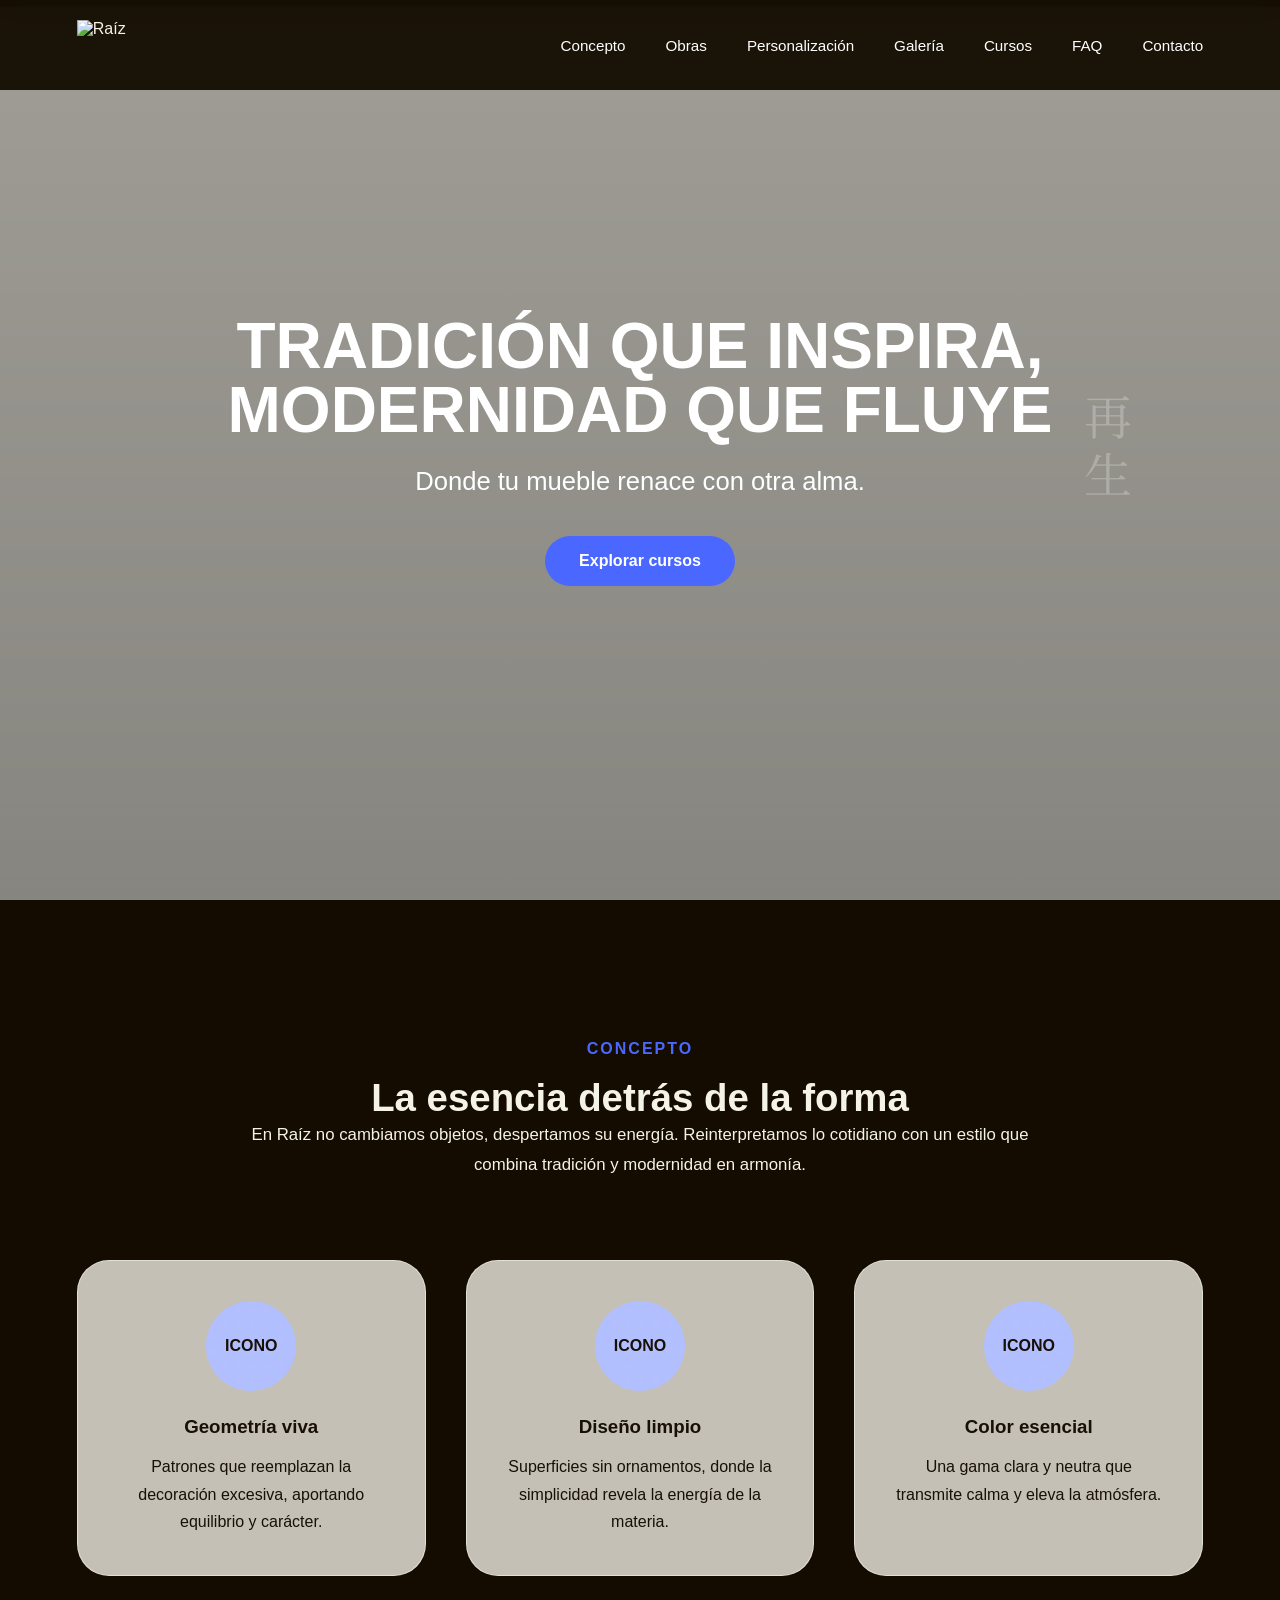
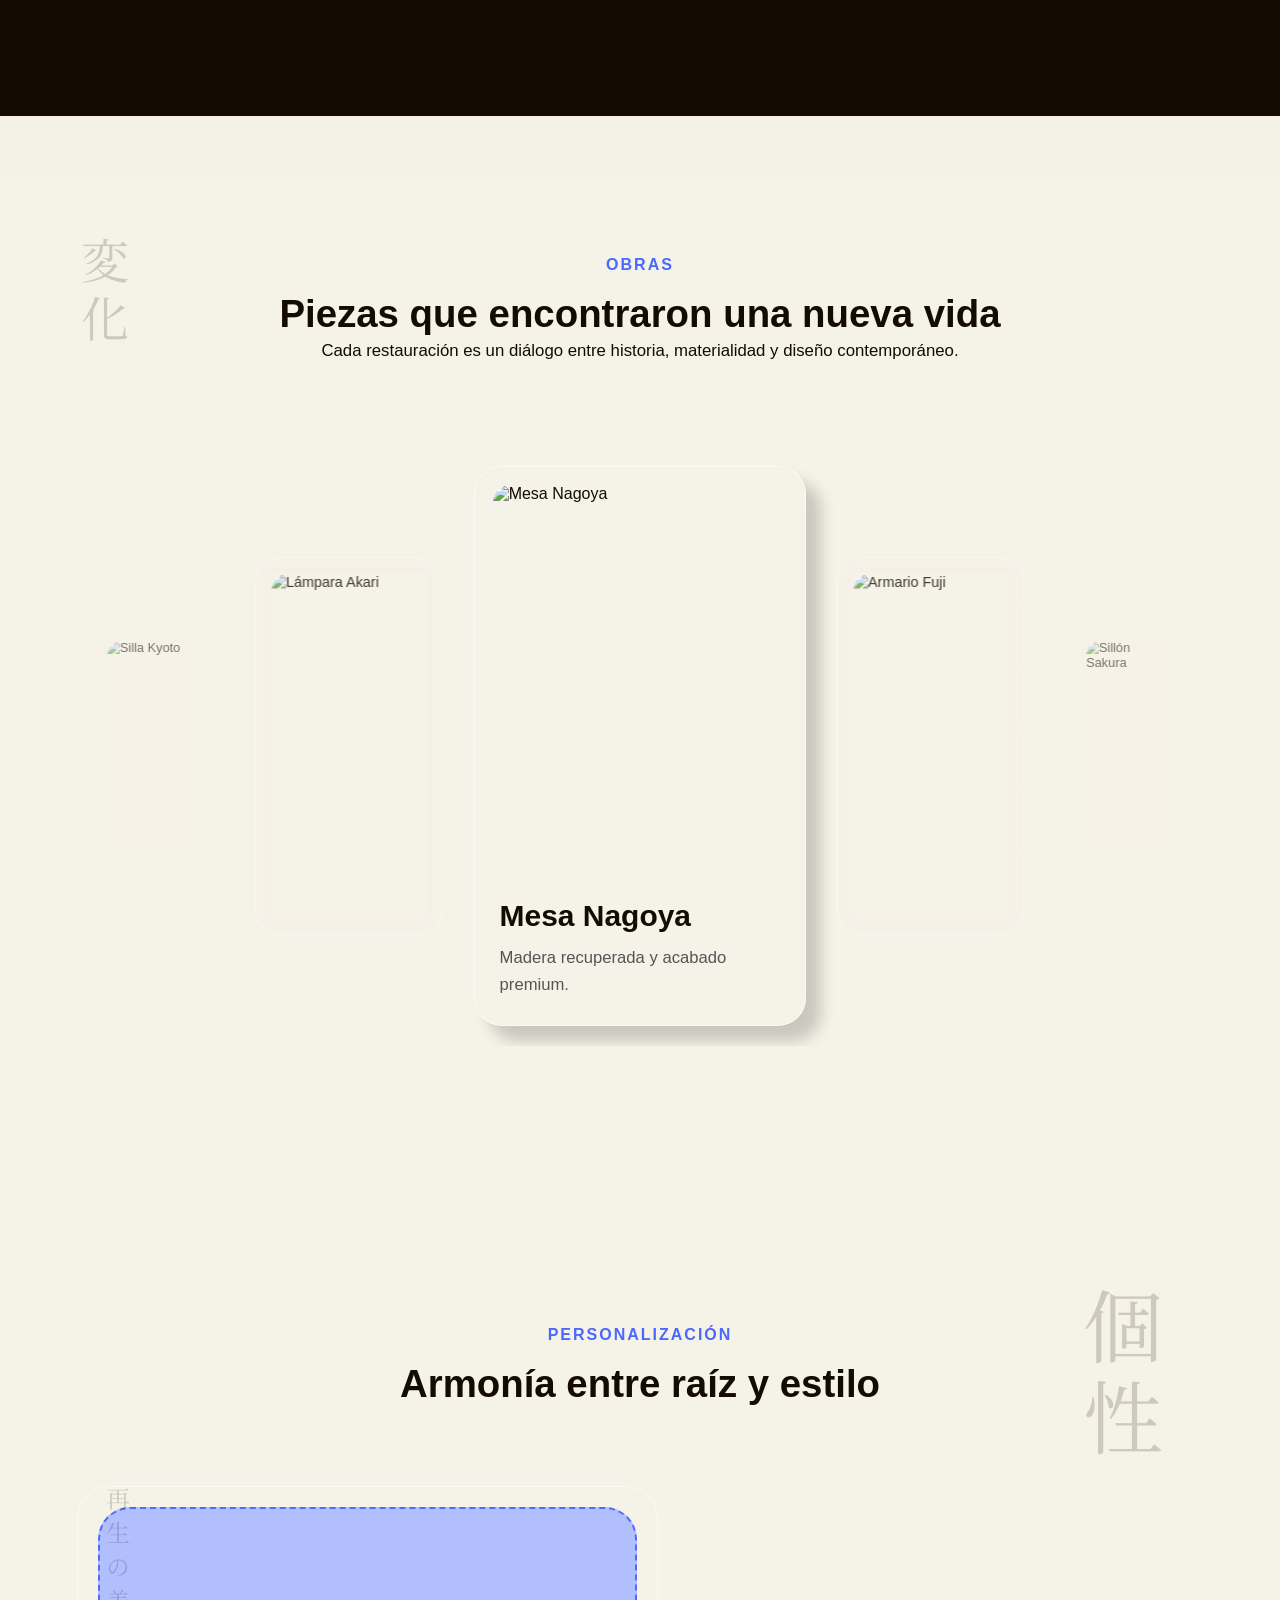
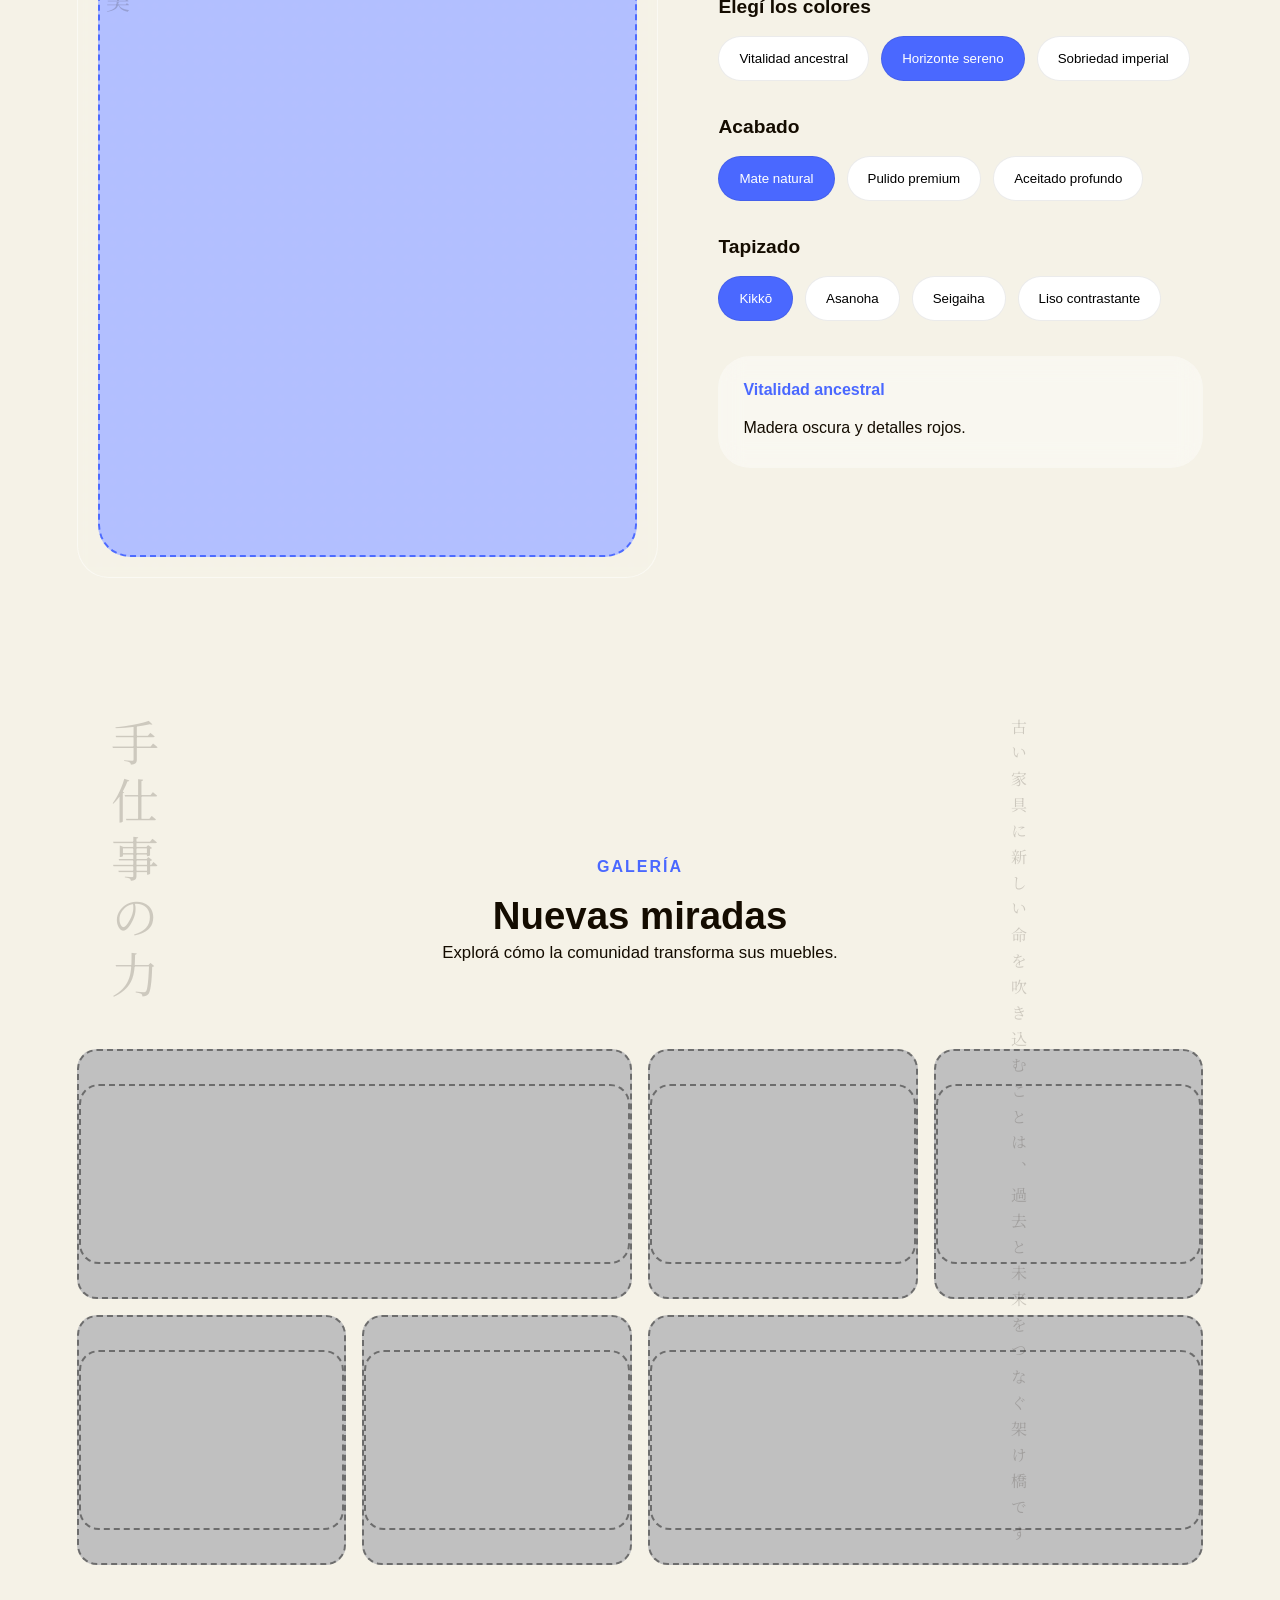
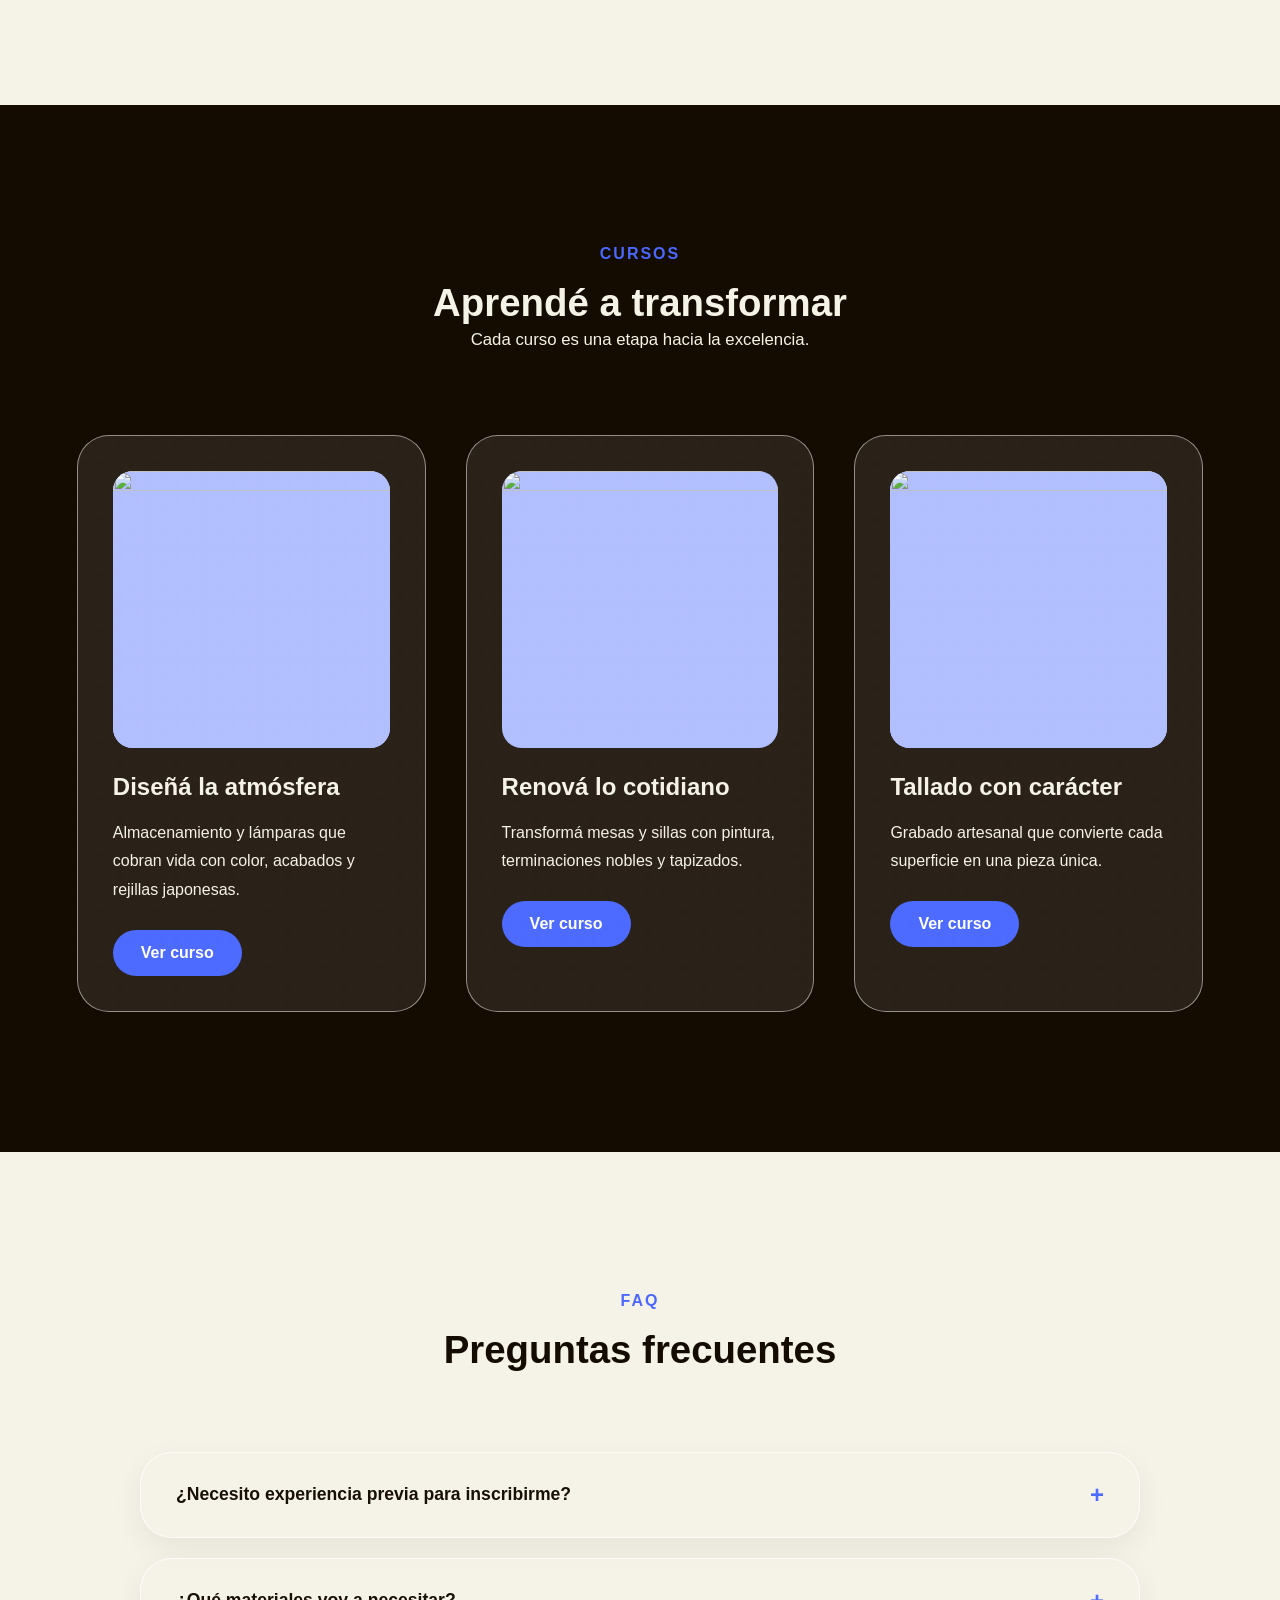
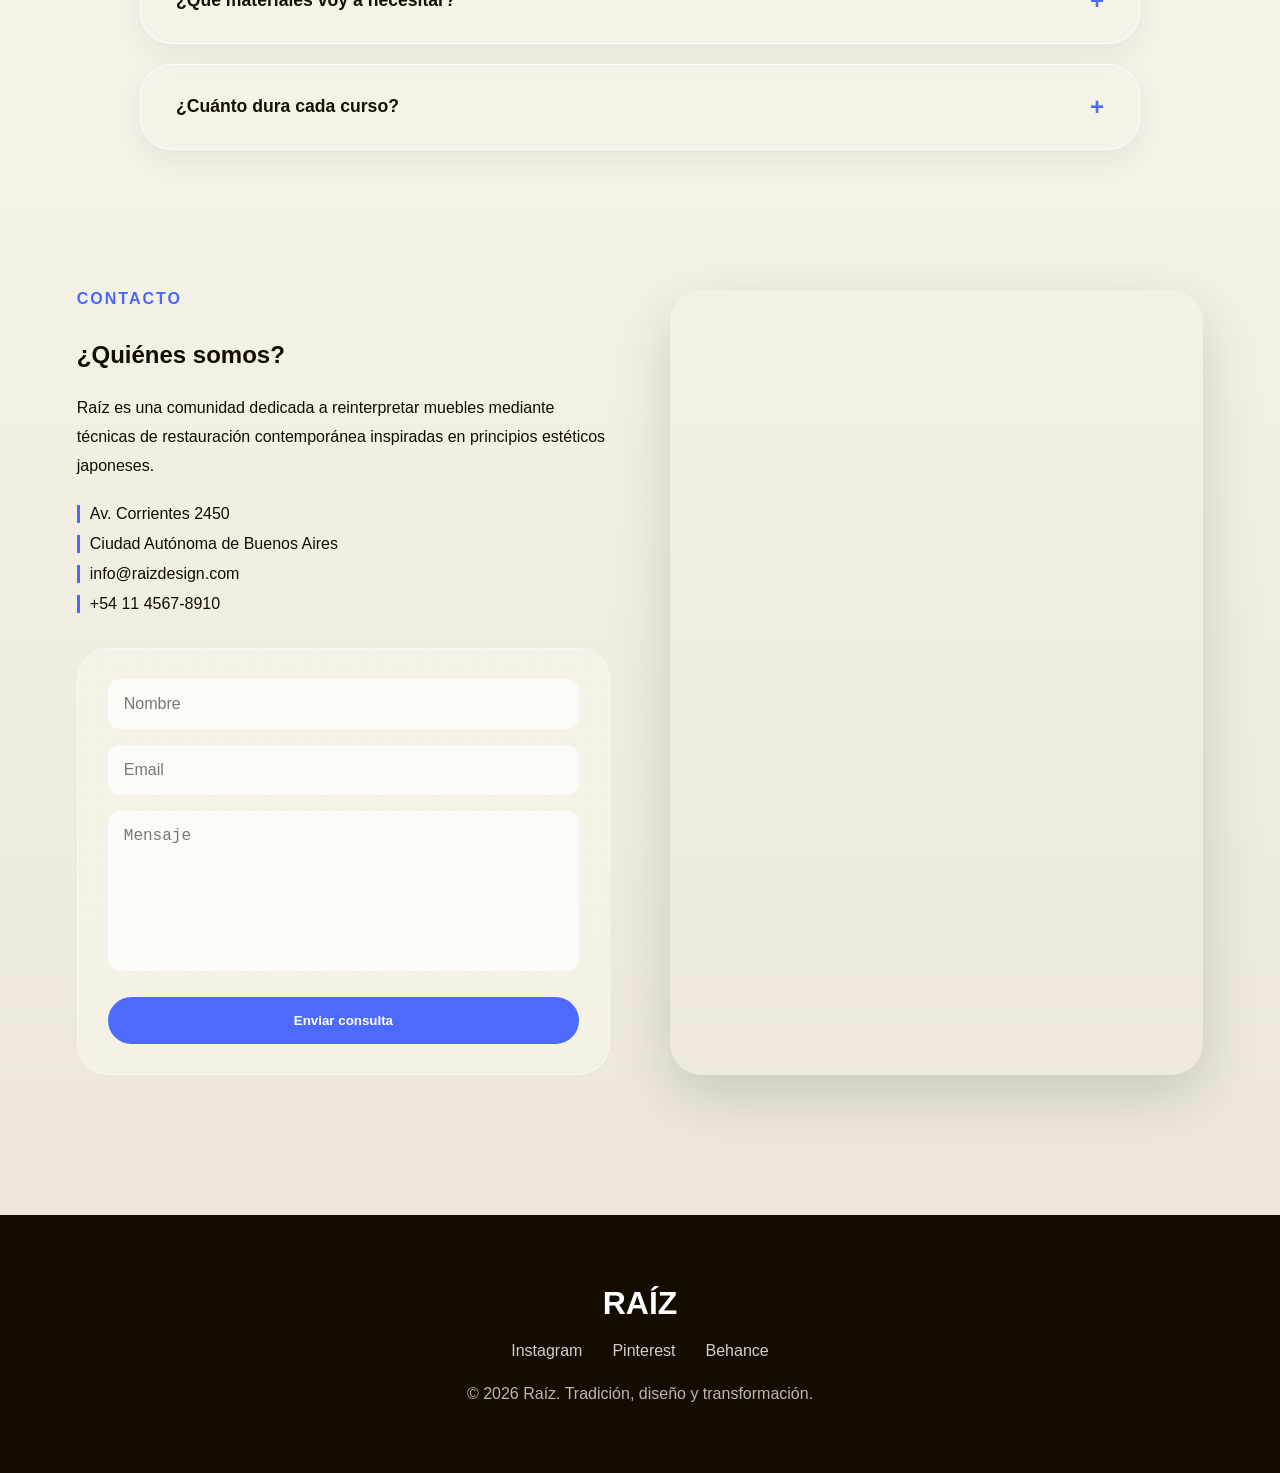
==== index.html @ 5156b809 "25/6 sin imagenes" ====
<!DOCTYPE html>

<html lang="es"> <head> <meta charset="UTF-8"> <meta name="viewport" content="width=device-width, initial-scale=1.0"> <title>Raíz | Restauración y Upcycling</title>

<!-- CSS -->
<link rel="stylesheet" href="style.css">

<!-- Tipografías -->
<link rel="preconnect" href="https://fonts.googleapis.com">
<link rel="preconnect" href="https://fonts.gstatic.com" crossorigin>
<link href="https://fonts.googleapis.com/css2?family=Noto+Serif+JP:wght@300;400;500;700&display=swap" rel="stylesheet">

</head>

<body>

<!-- ========================================= -->
<!-- HEADER -->
<!-- ========================================= -->

<header class="header">

    <div class="logo">
        <img src="imagenes/hero/marca.svg" alt="Raíz">
    </div>

    <nav class="nav-desktop">
        <a href="#concepto">Concepto</a>
        <a href="#obras">Obras</a>
        <a href="#personalizacion">Personalización</a>
        <a href="#galeria">Galería</a>
        <a href="#cursos">Cursos</a>
        <a href="#faq">FAQ</a>
        <a href="#contacto">Contacto</a>
    </nav>

    <button class="menu-toggle">
        ☰
    </button>

</header>

<!-- ========================================= -->
<!-- MENU MOBILE -->
<!-- ========================================= -->

<div class="mobile-menu">

    <a href="#concepto">Concepto</a>
    <a href="#obras">Obras</a>
    <a href="#personalizacion">Personalización</a>
    <a href="#galeria">Galería</a>
    <a href="#cursos">Cursos</a>
    <a href="#faq">FAQ</a>
    <a href="#contacto">Contacto</a>

</div>

<!-- ========================================= -->
<!-- HERO -->
<!-- ========================================= -->

<section class="hero">

    <div class="hero-overlay"></div>

    <div class="hero-content">

        <span class="jp-word">
            再生
        </span>

        <h1>
            Tradición que inspira,<br>
            modernidad que fluye
        </h1>

        <p>
            Donde tu mueble renace con otra alma.
        </p>

        <a href="#cursos" class="btn-primary">
            Explorar cursos
        </a>

    </div>

</section>

<!-- ========================================= -->
<!-- CONCEPTO -->
<!-- ========================================= -->

<section id="concepto" class="concepto">

    <div class="section-heading">

        <span class="section-tag">
            Concepto
        </span>

        <h2 class="h2concepto">
            La esencia detrás de la forma
        </h2>

        <p class="h2concepto">
            En Raíz no cambiamos objetos, despertamos su energía.
            Reinterpretamos lo cotidiano con un estilo que combina
            tradición y modernidad en armonía.
        </p>

    </div>

    <div class="concept-grid">

        <article class="concept-card">

            <div class="icon-placeholder">
                ICONO
            </div>

            <h3>Geometría viva</h3>

            <p>
                Patrones que reemplazan la decoración excesiva,
                aportando equilibrio y carácter.
            </p>

        </article>

        <article class="concept-card">

            <div class="icon-placeholder">
                ICONO
            </div>

            <h3>Diseño limpio</h3>

            <p>
                Superficies sin ornamentos,
                donde la simplicidad revela la energía de la materia.
            </p>

        </article>

        <article class="concept-card">

            <div class="icon-placeholder">
                ICONO
            </div>

            <h3>Color esencial</h3>

            <p>
                Una gama clara y neutra
                que transmite calma y eleva la atmósfera.
            </p>

        </article>

    </div>

</section>

<!-- ========================================= -->
<!-- FONDO COMPARTIDO -->
<!-- ========================================= -->

<section class="showcase-background">

    <!-- ========================================= -->
    <!-- OBRAS -->
    <!-- ========================================= -->

    <section id="obras" class="obras">

         <span class="jp-floating obras-word">
        変化
    </span>

        <div class="section-heading">

            <span class="section-tag">
                Obras
            </span>

            <h2>
                Piezas que encontraron una nueva vida
            </h2>

            <p>
                Cada restauración es un diálogo entre historia,
                materialidad y diseño contemporáneo.
            </p>

        </div>

        <div class="obras-carousel">

            <!-- Se completará con JS -->

            <div id="obras-track">

                <div id="obras-indicators"></div>

            </div>

        </div>

    </section>

    <!-- ========================================= -->
    <!-- PERSONALIZACION -->
    <!-- ========================================= -->

    <section id="personalizacion" class="personalizacion">

        <div class="section-heading">

            <span class="jp-floating personalizacion-word">個性</span>

            <span class="jp-floating personalizacion-word2">再生の美</span>

            <span class="section-tag">
                Personalización
            </span>

            <h2>
                Armonía entre raíz y estilo
            </h2>


        </div>

        <div class="personalizacion-layout">

            <div class="personalizacion-preview">

                <div class="image-placeholder large-image">
                    
                </div>

            </div>

            <div class="personalizacion-controls">

                <div class="control-group">

                    <h3>Elegí los colores</h3>

                    <div class="options">

                        <button class="color-option" data-color="rojo">Vitalidad ancestral</button>

                        <button class="color-option active" data-color="azul">Horizonte sereno</button>

                        <button class="color-option" data-color="dorado">Sobriedad imperial</button>

                    </div>

                </div>

                <div class="control-group">

                    <h3>Acabado</h3>

                    <div class="options">

                        <button class="finish-option active">
                            Mate natural
                        </button>

                        <button class="finish-option">
                            Pulido premium
                        </button>

                        <button class="finish-option">
                            Aceitado profundo
                        </button>

                    </div>

                </div>

                <div class="control-group">

                    <h3>Tapizado</h3>

                    <div class="options">

                        <button class="fabric-option active">
                            Kikkō
                        </button>

                        <button class="fabric-option">
                            Asanoha
                        </button>

                        <button class="fabric-option">
                            Seigaiha
                        </button>

                        <button class="fabric-option">
                            Liso contrastante
                        </button>

                    </div>

                </div>

                <div class="personalizacion-info">

                    <h4>
                        Vitalidad ancestral
                    </h4>

                    <p>
                        Una combinación de madera oscura y detalles rojos
                        que resalta el carácter de cada pieza.
                    </p>

                </div>

            </div>

        </div>

    </section>

    <!-- ========================================= -->
    <!-- GALERIA -->
    <!-- ========================================= -->

    <section id="galeria" class="galeria">

        <span class="jp-floating galeria-word">古い家具に新しい命を吹き込むことは、過去と未来をつなぐ架け橋です</span>

        <span class="jp-floating galeria-word2">手仕事の力</span>

        <div class="section-heading">

            <span class="section-tag">
                Galería
            </span>

            <h2>
                Nuevas miradas
            </h2>

            <p>
                Explorá cómo la comunidad transforma sus muebles.
            </p>

        </div>

        <div class="gallery-grid">

            <div class="image-placeholder gallery-large">
                <img class="image-placeholder gallery-large" src="imagenes/fotocursos/curso_1.png" alt="">
            </div>

            <div class="image-placeholder">
                <img class="image-placeholder gallery-large" src="imagenes/fotocursos/curso_2.png" alt="">
            </div>

            <div class="image-placeholder">
                <img class="image-placeholder gallery-large" src="imagenes/fotocursos/curso_3.png" alt="">
            </div>

            <div class="image-placeholder">
                <img class="image-placeholder gallery-large" src="imagenes/fotocursos/curso_1.png" alt="">
            </div>

            <div class="image-placeholder">
                <img class="image-placeholder gallery-large" src="imagenes/fotocursos/curso_2.png" alt="">
            </div>

            <div class="image-placeholder gallery-large">
                <img class="image-placeholder gallery-large" src="imagenes/fotocursos/curso_3.png" alt="">
            </div>

        </div>

    </section>

    <!-- ========================================= -->
    <!-- CURSOS -->
    <!-- ========================================= -->

    <section id="cursos" class="cursos">

        <div class="section-heading">

            <span class="section-tag">
                Cursos
            </span>

            <h2>
                Aprendé a transformar
            </h2>

            <p>
                Cada curso es una etapa hacia la excelencia.
            </p>

        </div>

        <div class="cursos-grid">

            <article class="curso-card">

                <div class="curso-image"><img class="curso-image" src="imagenes/fotocursos/curso_1.png" alt=""></div>

                <h3>
                    Diseñá la atmósfera
                </h3>

                <p>
                    Almacenamiento y lámparas que cobran vida con color,
                    acabados y rejillas japonesas.
                </p>

                <a href="#">
                    Ver curso
                </a>

            </article>

            <article class="curso-card">

                <div><img class="curso-image" src="imagenes/fotocursos/curso_2.png" alt=""></div>

                <h3>
                    Renová lo cotidiano
                </h3>

                <p>
                    Transformá mesas y sillas con pintura,
                    terminaciones nobles y tapizados.
                </p>

                <a href="#">
                    Ver curso
                </a>

            </article>

            <article class="curso-card">

                <div class="curso-image"><img class="curso-image" src="imagenes/fotocursos/curso_3.png" alt=""></div>

                <h3>
                    Tallado con carácter
                </h3>

                <p>
                    Grabado artesanal que convierte cada superficie
                    en una pieza única.
                </p>

                <a href="#">
                    Ver curso
                </a>

            </article>

        </div>

    </section>

</section>

<!-- ========================================= -->
<!-- FAQ -->
<!-- ========================================= -->

<section id="faq" class="faq">

    <div class="section-heading">

        <span class="section-tag">
            FAQ
        </span>

        <h2>
            Preguntas frecuentes
        </h2>

    </div>

    <div class="faq-container">

        <div class="faq-item">

            <button class="faq-question">
                ¿Necesito experiencia previa para inscribirme?
            </button>

            <div class="faq-answer">

                <p>
                    No. Los cursos están pensados para que cualquiera
                    pueda comenzar desde lo esencial.
                </p>

            </div>

        </div>

        <div class="faq-item">

            <button class="faq-question">
                ¿Qué materiales voy a necesitar?
            </button>

            <div class="faq-answer">

                <p>
                    Todos los materiales son suministrados durante
                    cada clase.
                </p>

            </div>

        </div>

        <div class="faq-item">

            <button class="faq-question">
                ¿Cuánto dura cada curso?
            </button>

            <div class="faq-answer">

                <p>
                    Cada formación posee entre 8 y 10 clases según
                    la propuesta elegida.
                </p>

            </div>

        </div>

    </div>

</section>

<!-- ========================================= -->
<!-- CONTACTO -->
<!-- ========================================= -->

<section id="contacto" class="contacto">

    <div class="contacto-layout">

        <div class="contacto-info">

            <span class="section-tag">
                Contacto
            </span>

            <h2>
                ¿Quiénes somos?
            </h2>

            <p>
                Raíz es una comunidad dedicada a reinterpretar muebles
                mediante técnicas de restauración contemporánea inspiradas
                en principios estéticos japoneses.
            </p>

            <ul>

                <li>
                    Av. Corrientes 2450
                </li>

                <li>
                    Ciudad Autónoma de Buenos Aires
                </li>

                <li>
                    info@raizdesign.com
                </li>

                <li>
                    +54 11 4567-8910
                </li>

            </ul>

            <form class="contact-form">

                <input type="text" placeholder="Nombre">

                <input type="email" placeholder="Email">

                <textarea placeholder="Mensaje"></textarea>

                <button type="submit">
                    Enviar consulta
                </button>

            </form>

        </div>

        <div class="contacto-map">

            <iframe
                src="https://www.google.com/maps?q=Buenos+Aires&output=embed"
                loading="lazy">
            </iframe>

        </div>

    </div>

</section>

<!-- ========================================= -->
<!-- FOOTER -->
<!-- ========================================= -->

<footer class="footer">

    <div class="footer-logo">
        RAÍZ
    </div>

    <div class="footer-links">

        <a href="#">Instagram</a>
        <a href="#">Pinterest</a>
        <a href="#">Behance</a>

    </div>

    <p>
        © 2026 Raíz. Tradición, diseño y transformación.
    </p>

</footer>

<script src="script.js"></script>

</body> </html>
---- style.css ----
/* =======================================
   RAÍZ - STYLE.CSS
   PARTE 1
   ======================================= */


/* =======================================
   VARIABLES
   ======================================= */

:root{

    --crema:#F5F2E7;
    --marron:#140C00;

    --azul:#4A68FF;
    --azul-claro:#B1BEFF;

    --blanco:#ffffff;

    --radio-grande:32px;
    --radio-medio:20px;
    --radio-chico:12px;

    --sombra-suave:
    0 10px 30px rgba(0,0,0,.08);

    --sombra-fuerte:
    0 20px 60px rgba(0,0,0,.15);

    --transicion:
    all .35s ease;

    --ancho-maximo:
    1300px;

}


/* =======================================
   RESET
   ======================================= */

*{
    margin:0;
    padding:0;
    box-sizing:border-box;
}

html{
    scroll-behavior:smooth;
}

body{

    background:var(--crema);

    color:var(--marron);

    font-family:
    "Segoe UI",
    sans-serif;

    overflow-x:hidden;
}

img{
    width:100%;
    display:block;
}

a{
    text-decoration:none;
    color:inherit;
}

ul{
    list-style:none;
}

button{
    border:none;
    cursor:pointer;
    font-family:inherit;
}


/* =======================================
   TIPOGRAFÍA
   ======================================= */

h1,h2,h3,h4{

    font-family:
    "Arial Black",
    sans-serif;

    font-weight:800;
}

.jp-word{

    font-family:
    'Noto Serif JP',
    serif;
}


/* =======================================
   UTILIDADES
   ======================================= */

.section-heading{

    max-width:800px;

    margin:0 auto 80px;

    text-align:center;
}

.section-tag{

    display:inline-block;

    margin-bottom:18px;

    color:var(--azul);

    font-weight:700;

    text-transform:uppercase;

    letter-spacing:2px;
}

.section-heading h2{

    font-size:
    clamp(2rem,3vw,3rem);

    max-width:900px;

    margin:auto;
}

.section-heading p{

    line-height:1.8;

    font-size:1.05rem;
}


/* =======================================
   EFECTO PAPEL ARROZ
   ======================================= */

.concept-card,
.curso-card,
.faq-item,
.contact-form,
.personalizacion-preview{

    background:
    rgba(245,242,231,.78);

    backdrop-filter:
    blur(6px);

    -webkit-backdrop-filter:
    blur(6px);

    border:
    1px solid rgba(255,255,255,.5);

    position:relative;

    overflow:hidden;
}

.concept-card::before,
.curso-card::before,
.faq-item::before,
.contact-form::before,
.personalizacion-preview::before{

    content:"";

    position:absolute;

    inset:0;

    background-image:
    radial-gradient(
        rgba(255, 255, 255, 0.055) 1px,
        transparent 25px
    );

    background-size:
    14px 14px;

    opacity:.4;

    pointer-events:none;
}


/* =======================================
   HEADER
   ======================================= */

.header{

    position:fixed;

    top:0;
    left:0;

    width:100%;

    height:90px;

    background:
    rgba(20,12,0,.95);

    backdrop-filter:
    blur(14px);

    z-index:999;

    display:flex;

    justify-content:space-between;

    align-items:center;

    padding:
    0 6vw;

    transition:
    var(--transicion);
}


/* se agregará con JS */

.header.scrolled{

    height:75px;

    box-shadow:
    0 10px 30px rgba(0,0,0,.25);
}

.logo img{

    height:50px;
    color: #F5F2E7;
    width:auto;
}

.nav-desktop{

    display:flex;

    gap:40px;
}

.nav-desktop a{

    color:white;

    font-size:.95rem;

    position:relative;

    transition:
    var(--transicion);
}

.nav-desktop a::after{

    content:"";

    position:absolute;

    left:0;
    bottom:-8px;

    width:0;

    height:2px;

    background:
    var(--azul);

    transition:
    var(--transicion);
}

.nav-desktop a:hover{

    color:
    var(--azul-claro);
}

.nav-desktop a:hover::after{

    width:100%;
}

.menu-toggle{

    display:none;

    color:white;

    background:none;

    font-size:2rem;
}


/* =======================================
   MENU MOBILE
   ======================================= */

.mobile-menu{

    position:fixed;

    top:90px;
    left:0;

    width:100%;

    background:
    rgba(20,12,0,.98);

    display:flex;

    flex-direction:column;

    transform:
    translateY(-120%);

    transition:
    .4s ease;

    z-index:998;
}

.mobile-menu.active{

    transform:
    translateY(0);
}

.mobile-menu a{

    color:white;

    padding:20px;

    border-bottom:
    1px solid rgba(255,255,255,.08);
}


/* =======================================
   HERO
   ======================================= */

.hero{

    min-height:100vh;

    position:relative;

    display:flex;

    justify-content:center;

    align-items:center;

    text-align:center;

    padding:
    120px 30px;

    background:
    url("imagenes/hero/fondohero.png");

    background-size:cover;

    background-position:center;
}

.hero-overlay{

    position:absolute;

    inset:0;

    background:
    linear-gradient(
    rgba(0,0,0,.35),
    rgba(0,0,0,.45)
    );
}

.hero-content{

    position:relative;

    z-index:2;

}


.hero h1{

    color:white;

    font-size:
    clamp(2.8rem,5vw,4.5rem);

    line-height:1;

    text-transform:uppercase;

    margin:auto auto 25px;
}

.hero p{

    color:white;

    font-size:
    clamp(1rem,2vw,1.6rem);

    margin-bottom:40px;
}

.btn-primary{

    display:inline-flex;

    align-items:center;

    justify-content:center;

    padding:
    16px 34px;

    border-radius:999px;

    background:
    var(--azul);

    color:white;

    font-weight:700;

    transition:
    var(--transicion);
}

.btn-primary:hover{

    transform:
    translateY(-3px);

    box-shadow:
    0 12px 30px rgba(74,104,255,.4);
}


/* =======================================
   PALABRA JAPONESA
   ======================================= */

.jp-word{

    position:absolute;

    right:-90px;

    top:50%;

    transform:
    translateY(-50%);

    writing-mode:
    vertical-rl;

    color:
    rgba(255,255,255,.25);

    font-size:3rem;

    letter-spacing:10px;
}

.jp-floating{

    position:absolute;

    font-family:
    'Noto Serif JP',
    serif;

    writing-mode:
    vertical-rl;

    color:
    #140c002d;

    font-size:3rem;

    letter-spacing:10px;

    pointer-events:none;

    z-index:1;
}


/* =======================================
   CONCEPTO
   ======================================= */

.concepto{

    padding:
    140px 6vw;

    background-color: #140C00;
    
}

.concept-grid{

    max-width:
    var(--ancho-maximo);

    margin:auto;

    display:grid;

    grid-template-columns:
    repeat(3,1fr);

    gap:40px;
}

.concept-card{

    padding:40px;

    border-radius:
    var(--radio-grande);

    text-align:center;

    transition:
    var(--transicion);
}

.concept-card:hover{

    transform:
    translateY(-10px);

    box-shadow:
    var(--sombra-fuerte);
}

.icon-placeholder{

    width:90px;
    height:90px;

    border-radius:50%;

    background:
    var(--azul-claro);

    margin:
    0 auto 25px;

    display:flex;

    justify-content:center;

    align-items:center;

    font-weight:700;
}

.concept-card h3{

    margin-bottom:15px;
}

.concept-card p{

    line-height:1.7;
}

h2.h2concepto {
    color: #F5F2E7;

}

p.h2concepto {
    color: #F5F2E7;
}


/* =======================================
   PLACEHOLDER IMÁGENES
   ======================================= */

.image-placeholder{

    background:
    var(--azul-claro);

    border:
    2px dashed var(--azul);

    display:flex;

    justify-content:center;

    align-items:center;

    min-height:250px;

    color:var(--marron);

    font-weight:700;
}


/* =======================================
   ANIMACIÓN BASE
   ======================================= */

.reveal{

    opacity:0;

    transform:
    translateY(50px);

    transition:
    .8s ease;
}

.reveal.active{

    opacity:1;

    transform:
    translateY(0);
}


/* =======================================
   RESPONSIVE
   ======================================= */

@media(max-width:900px){

    .nav-desktop{
        display:none;
    }

    .menu-toggle{
        display:block;
    }

    .concept-grid{

        grid-template-columns:
        1fr;
    }

    .hero-content::before{

        width:400px;
        height:400px;
    }

    .jp-word{

        display:none;
    }
}

/* =======================================
   OBRAS
   ======================================= */

.obras{

    padding:
    140px 6vw;

    position:relative;
}

.obras-word{

    top:120px;
    left:70px;
}

.obras-carousel{

    max-width:1400px;

    margin:auto;

    overflow:hidden;

    position:relative;
}

#obras-track{

    display:flex;

    justify-content:center;

    align-items:center;

    gap:20px;

    min-height:600px;

    transition:
    opacity .35s ease;
}


/* tarjeta base */

.obra-card{

    background:rgba(245, 242, 231, 0.15);

    backdrop-filter:blur(8px);

    border:1px solid rgba(255,255,255,.55);

    border-radius:28px;

    overflow:hidden;

    position:relative;

    padding:18px;

}

.obra-card:hover .obra-image{

    transform:
    scale(1.08);
}

.obra-card::before{

    content:"";

    position:absolute;

    inset:0;

    background-image:
    radial-gradient(
        rgba(255,255,255,.22) 1px,
        transparent 1px
    );

    background-size:
    14px 14px;

    opacity:.35;

    pointer-events:none;

    z-index:2;
}

#obras-indicators{

    display:flex;

    justify-content:center;

    gap:14px;

    margin-top:40px;
}



.obra-dot{

    width:10px;
    height:10px;

    border-radius:50%;

    background:var(--azul);

    opacity:.25;

    transition:
    .3s ease;
}



.obra-dot.active{

    opacity:1;

    transform:
    scale(1.4);
}


/* extremos */

.obra-card.side-far{

    width:180px;
    height:300px;

    opacity:.55;

    transform:
    scale(.8);
}


/* laterales */

.obra-card.side{

    width:260px;
    height:420px;

    opacity:.8;

    transform:
    scale(.9);
}


/* centro */

.obra-card.center{

    width:420px;
    height:560px;

    opacity:1;

    transform:
    scale(1);

    box-shadow:
    15px 15px 15px rgba(0,0,0,.18);

}


/* imagen */

.obra-image{

    width:100%;

    aspect-ratio:1/1;

    object-fit:cover;

    border-radius:18px;

    display:block;

}


/* overlay */

.obra-info{

    position:absolute;

    bottom:0;
    left:0;

    width:100%;

    padding:30px;

    color:white;

    opacity:0;

    transition:
    .4s ease;

    
}

.obra-card.center .obra-info{

    opacity:1;

    transform:
    scale(1.04);
}

.obra-info h3{

    margin-bottom:10px;

    font-size:1.8rem;

    color:var(--marron);

}

.obra-info p{

    line-height:1.6;
    color:#555;
}


/* =======================================
   PERSONALIZACION
   ======================================= */

.personalizacion{

    padding:
    140px 6vw;
}

.personalizacion-word{

    font-size: 5rem;
    top:100px;
    right:100px;
}

.personalizacion-word2{

    font-size: 1.5rem;
    top:300px;
    left:100px;
}

.personalizacion-layout{

    max-width:
    var(--ancho-maximo);

    margin:auto;

    display:grid;

    grid-template-columns:
    1.2fr 1fr;

    gap:60px;

    align-items:center;
}


/* imagen principal */

.personalizacion-preview{

    border-radius:
    var(--radio-grande);

    padding:20px;
}

.large-image{

    min-height:650px;

    border-radius:
    var(--radio-grande);
}


/* controles */

.personalizacion-controls{

    display:flex;

    flex-direction:column;

    gap:35px;
}

.control-group h3{

    margin-bottom:18px;

    font-size:1.2rem;
}

.options{

    display:flex;

    flex-wrap:wrap;

    gap:12px;
}

.options button{

    padding:
    14px 20px;

    border-radius:999px;

    background:white;

    border:1px solid rgba(0,0,0,.08);

    transition:
    var(--transicion);
}

.options button:hover{

    transform:
    translateY(-3px);
}

.options button.active{

    background:
    var(--azul);

    color:white;
}

.personalizacion-info{

    padding:25px;

    border-radius:
    var(--radio-grande);

    background:
    rgba(255,255,255,.4);

    backdrop-filter:
    blur(12px);
}

.personalizacion-info h4{

    margin-bottom:15px;

    color:
    var(--azul);
}

.personalizacion-info p{

    line-height:1.8;
}


/* =======================================
   GALERIA
   ======================================= */

.galeria{

    padding:
    140px 6vw;
}

.galeria-word{

    font-size: 1rem;
    top:0px;
    right:250px;
}

.galeria-word2{

    font-size: 3rem;
    top:0px;
    left:100px;
}

.gallery-grid{

    max-width:
    var(--ancho-maximo);

    margin:auto;

    display:grid;

    grid-template-columns:
    repeat(4,1fr);

    gap:16px;

    max-height:550px;

}

.gallery-grid .image-placeholder{

    max-height:260px;

    border-radius:
    var(--radio-medio);
}

.gallery-large{

    grid-column:span 2;

    min-height:180px !important;
}


/* hover */

.gallery-grid .image-placeholder{

    transition:
    .4s ease;
}

.gallery-grid .image-placeholder:hover{

    transform:
    scale(1.03);
}

.gallery-grid img,
.gallery-grid .image-placeholder{

    filter:grayscale(100%);

    transition:.5s ease;
}

.gallery-grid img:hover,
.gallery-grid .image-placeholder:hover{

    filter:grayscale(0%);

    transform:scale(1.03);
}


/* =======================================
   CURSOS
   ======================================= */

.cursos{

    padding:
    140px 6vw;
    background:#140C00;

    color:#F5F2E7;
}

.cursos-grid{

    max-width:
    var(--ancho-maximo);

    margin:auto;

    display:grid;

    grid-template-columns:
    repeat(3,1fr);

    gap:40px;
}

.curso-card{

    padding:35px;

    border-radius:
    var(--radio-grande);

    transition:
    .4s ease;

    background:
    rgba(255,255,255,.08);
}

.curso-card:hover{

    transform:
    translateY(-12px);

}

.curso-card h3{

    margin-bottom:18px;

    font-size:1.5rem;
}

.curso-card p{

    line-height:1.8;

    margin-bottom:25px;
}

.curso-card a{

    display:inline-flex;

    justify-content:center;

    align-items:center;

    padding:
    14px 28px;

    border-radius:999px;

    background:
    var(--azul);

    color:white;

    font-weight:700;

    transition:
    .3s ease;
}

.curso-card a:hover{

    transform:
    translateY(-2px);
}

.curso-image{

    aspect-ratio:1/1;

    border-radius:20px;

    margin-bottom:25px;

    background:var(--azul-claro);
}


/* =======================================
   FONDO COMPARTIDO
   OBRAS -> CURSOS
   ======================================= */

.showcase-background{

    position:relative;

    background-image:
    url("imagenes/fondo.png");

    background-size:cover;

    background-position:center;

    background-repeat:no-repeat;

    overflow:hidden;
}

.showcase-background::before{

    content:"";

    position:absolute;

    inset:0;

    background:
    rgba(245, 242, 231, 0.75);

    pointer-events:none;
}

.showcase-background > *{

    position:relative;

    z-index:2;
}


/* =======================================
   RESPONSIVE
   ======================================= */

@media(max-width:1100px){

    .personalizacion-layout{

        grid-template-columns:
        1fr;
    }

    .cursos-grid{

        grid-template-columns:
        1fr;
    }

    .gallery-grid{

        grid-template-columns:
        repeat(2,1fr);
    }

    .gallery-large{

        grid-column:
        span 2;
    }
}



@media(max-width:768px){

    #obras-track{

        gap:10px;
    }

    .obra-card.side-far{

        display:none;
    }

    .obra-card.side{

        width:170px;
        height:280px;
    }

    .obra-card.center{

        width:250px;
        height:380px;
    }

    .large-image{

        min-height:420px;
    }

    .gallery-grid{

        grid-template-columns:
        1fr;
    }

    .gallery-large{

        grid-column:
        auto;
    }
}

/* =======================================
   FAQ
   ======================================= */

.faq{

    padding:
    140px 6vw 0px 6vw;

    background:
    var(--crema);
}

.faq-container{

    max-width:1000px;

    margin:auto;

    display:flex;

    flex-direction:column;

    gap:20px;
}

.faq-item{

    border-radius:
    var(--radio-grande);

    overflow:hidden;

    transition:
    var(--transicion);

    background:
    rgba(245,242,231,.82);

    backdrop-filter:
    blur(8px);

    border:
    1px solid rgba(255, 255, 255, 0.76);

    box-shadow:
    0 10px 30px rgba(0, 0, 0, 0.062);
}

.faq-item:hover{

    transform:
    translateY(-3px);

    box-shadow:
    0 20px 40px rgba(0,0,0,.08);
}

.faq-question{

    width:100%;

    padding:
    28px 35px;

    display:flex;

    justify-content:space-between;

    align-items:center;

    background:transparent;

    color:var(--marron);

    font-size:1.1rem;

    font-weight:700;

    text-align:left;
}

.faq-question::after{

    content:"+";

    font-size:1.5rem;

    color:var(--azul);

    transition:
    .3s ease;
}

.faq-item.active .faq-question::after{

    transform:rotate(45deg);
}

.faq-answer{

    max-height:0;

    overflow:hidden;

    transition:
    .4s ease;
}

.faq-answer p{

    padding:
    0 35px 30px;

    line-height:1.8;
}


/* =======================================
   CONTACTO
   ======================================= */

.contacto{

    padding:
    140px 6vw;

    background:
    linear-gradient(
        to bottom,
        var(--crema),
        #ece7d9
    );
}

.contacto-layout{

    max-width:
    var(--ancho-maximo);

    margin:auto;

    display:grid;

    grid-template-columns:
    1fr 1fr;

    gap:60px;

    align-items:start;
}

.contacto-info h2{

    margin:
    15px 0 25px;
}

.contacto-info p{

    line-height:1.8;

    margin-bottom:25px;
}

.contacto-info ul{

    display:flex;

    flex-direction:column;

    gap:12px;

    margin-bottom:35px;
}

.contacto-info li{

    padding-left:10px;

    border-left:
    3px solid var(--azul);
}


/* =======================================
   FORMULARIO
   ======================================= */

.contact-form{

    padding:30px;

    border-radius:
    var(--radio-grande);

    display:flex;

    flex-direction:column;

    gap:16px;
}

.contact-form input,
.contact-form textarea{

    width:100%;

    padding:16px;

    border:none;

    border-radius:
    var(--radio-chico);

    background:
    rgba(255,255,255,.7);

    color:
    var(--marron);

    font-size:1rem;
}

.contact-form textarea{

    resize:none;

    min-height:160px;
}

.contact-form input:focus,
.contact-form textarea:focus{

    outline:
    2px solid var(--azul);
}

.contact-form button{

    margin-top:10px;

    padding:
    16px;

    border-radius:999px;

    background:
    var(--azul);

    color:white;

    font-weight:700;

    transition:
    var(--transicion);
}

.contact-form button:hover{

    transform:
    translateY(-3px);

    box-shadow:
    0 10px 25px rgba(74,104,255,.35);
}


/* =======================================
   MAPA
   ======================================= */

.contacto-map{

    height:100%;

    min-height:600px;

    border-radius:
    var(--radio-grande);

    overflow:hidden;

    box-shadow:
    var(--sombra-fuerte);
}

.contacto-map iframe{

    width:100%;
    height:100%;

    border:none;
}


/* =======================================
   FOOTER
   ======================================= */

.footer{

    background:
    var(--marron);

    color:white;

    padding:
    70px 6vw;

    text-align:center;
}

.footer-logo{

    font-size:2rem;

    font-weight:800;

    margin-bottom:20px;
}

.footer-links{

    display:flex;

    justify-content:center;

    gap:30px;

    margin-bottom:25px;
}

.footer-links a{

    opacity:.8;

    transition:
    .3s ease;
}

.footer-links a:hover{

    opacity:1;

    color:
    var(--azul-claro);
}

.footer p{

    opacity:.7;
}


/* =======================================
   ANIMACIONES PREMIUM
   ======================================= */

@keyframes fadeUp{

    from{

        opacity:0;

        transform:
        translateY(40px);
    }

    to{

        opacity:1;

        transform:
        translateY(0);
    }
}

@keyframes floatSlow{

    0%{

        transform:
        translateY(0px);
    }

    50%{

        transform:
        translateY(-10px);
    }

    100%{

        transform:
        translateY(0px);
    }
}

.hero-content{

    animation:
    fadeUp 1s ease forwards;
}

.hero-content::before{

    animation:
    floatSlow 8s ease-in-out infinite;
}


/* =======================================
   SCROLLBAR
   ======================================= */

::-webkit-scrollbar{

    width:10px;
}

::-webkit-scrollbar-track{

    background:
    var(--crema);
}

::-webkit-scrollbar-thumb{

    background:
    var(--azul);

    border-radius:999px;
}


/* =======================================
   RESPONSIVE FINAL
   ======================================= */

@media(max-width:900px){

    .contacto-layout{

        grid-template-columns:
        1fr;
    }

    .contacto-map{

        min-height:400px;
    }

    .footer-links{

        flex-direction:column;

        gap:15px;
    }
}



@media(max-width:768px){

    .faq-question{

        padding:22px;
    }

    .faq-answer p{

        padding:
        0 22px 22px;
    }

    .contact-form{

        padding:20px;
    }

    .footer{

        padding:
        50px 25px;
    }
}



@media(max-width:600px){

    .section-heading{

        margin-bottom:50px;
    }

    .section-heading h2{

        font-size:2rem;
    }

    .hero{

        min-height:85vh;
    }

    .hero h1{

        line-height:1.1;
    }

    .hero-content::before{

        width:300px;
        height:300px;
    }

    .btn-primary{

        width:100%;
    }
}
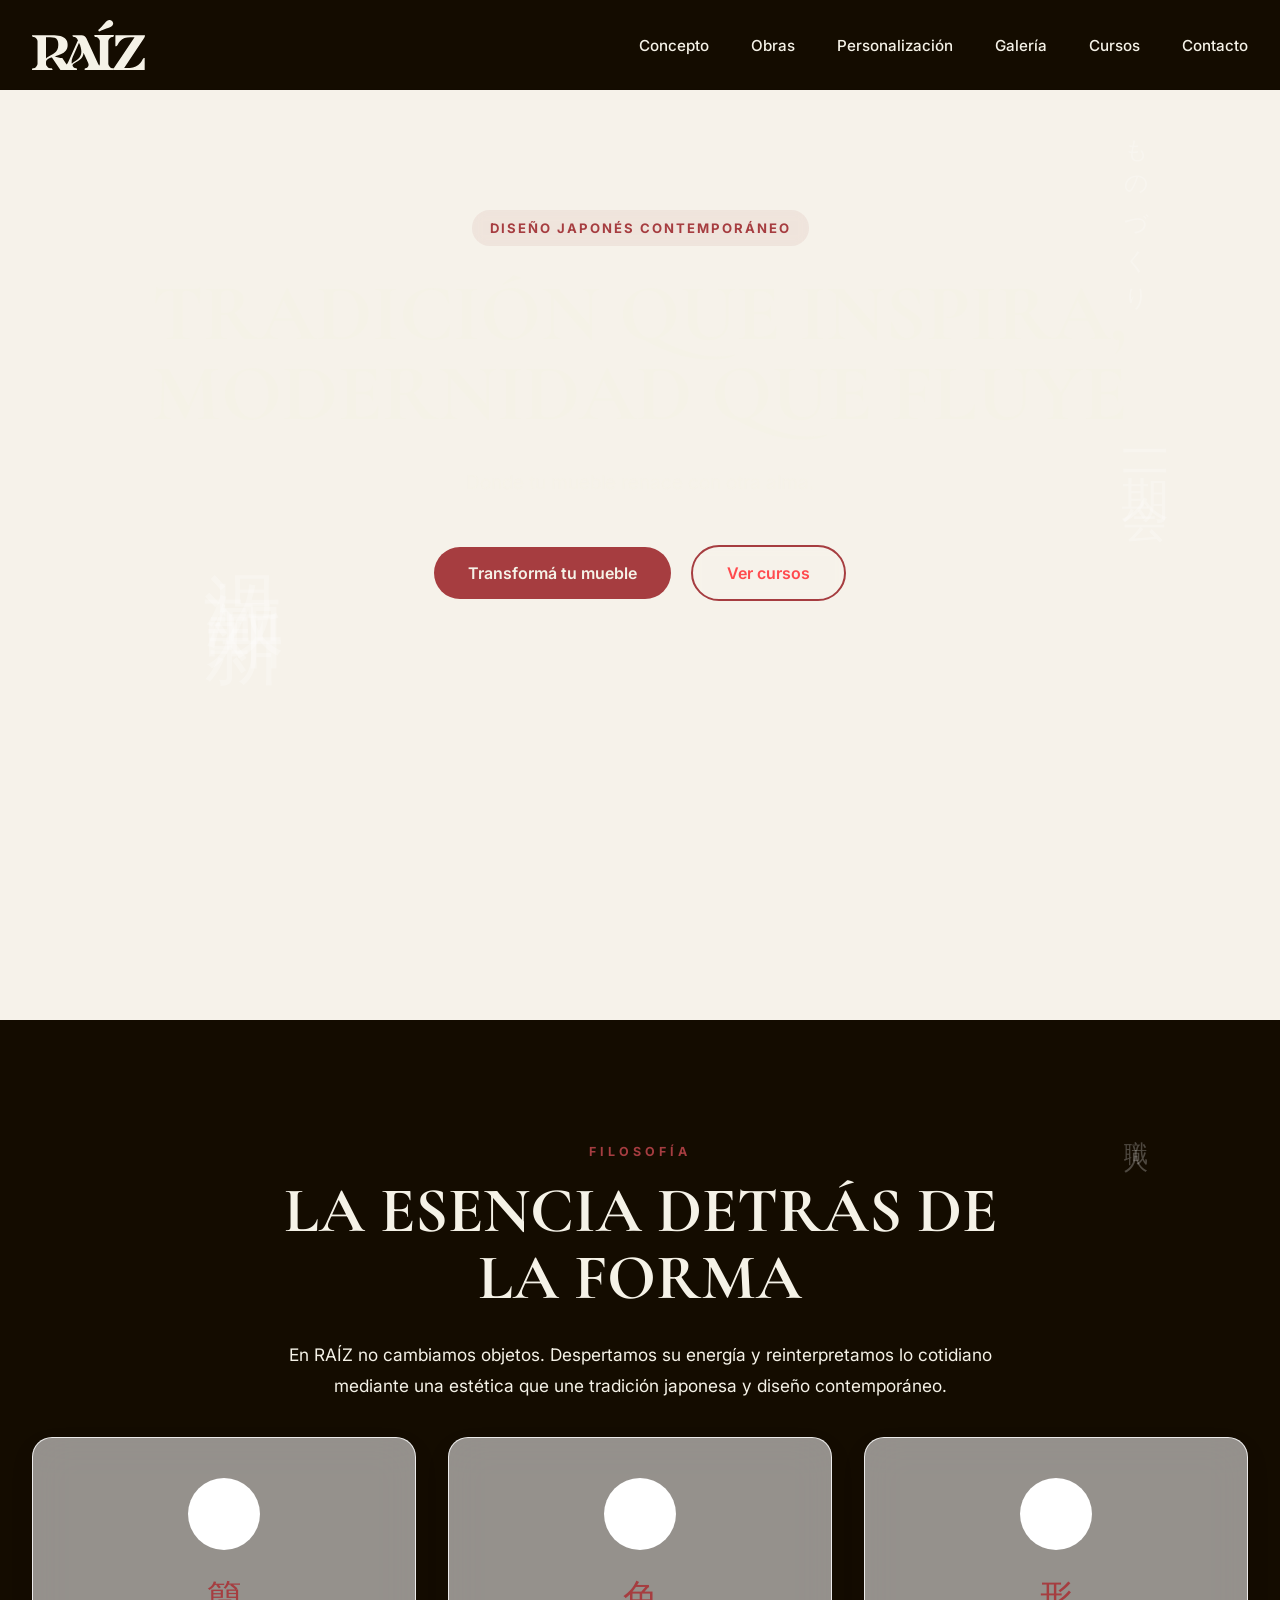
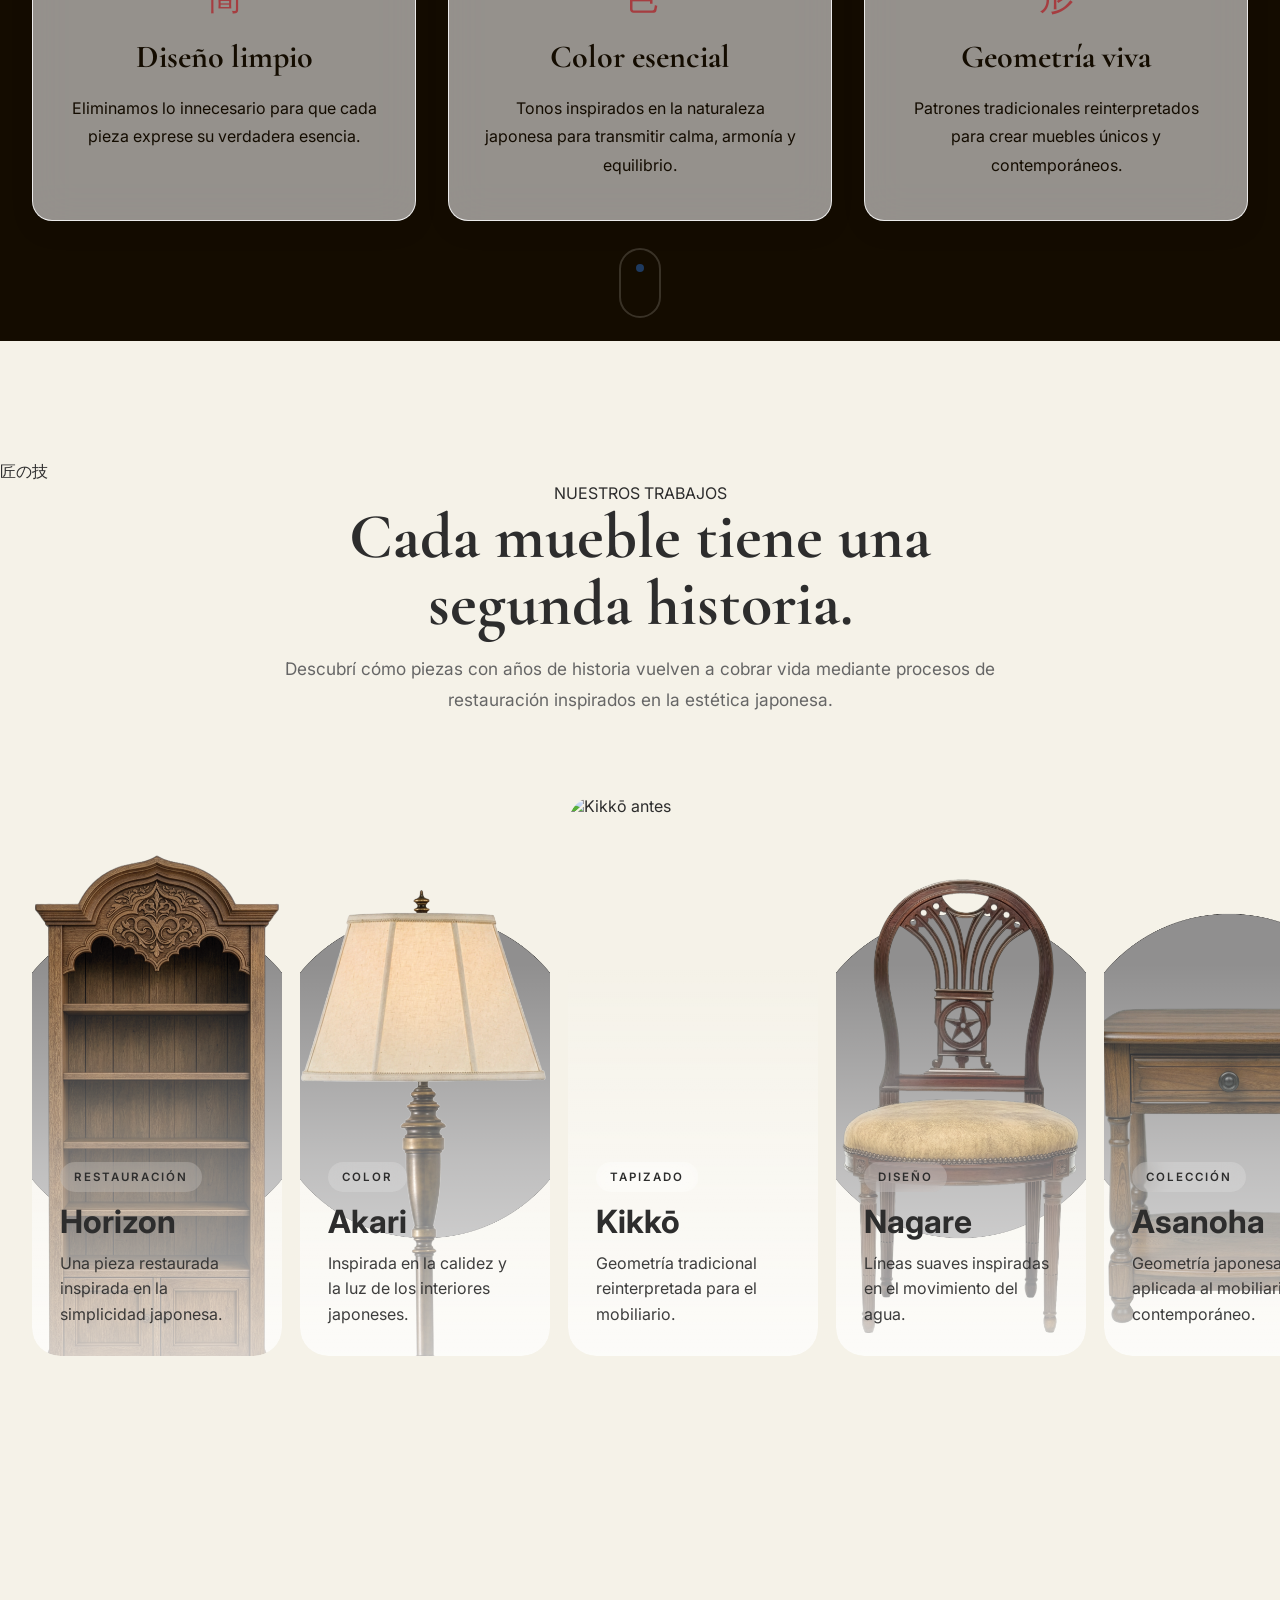
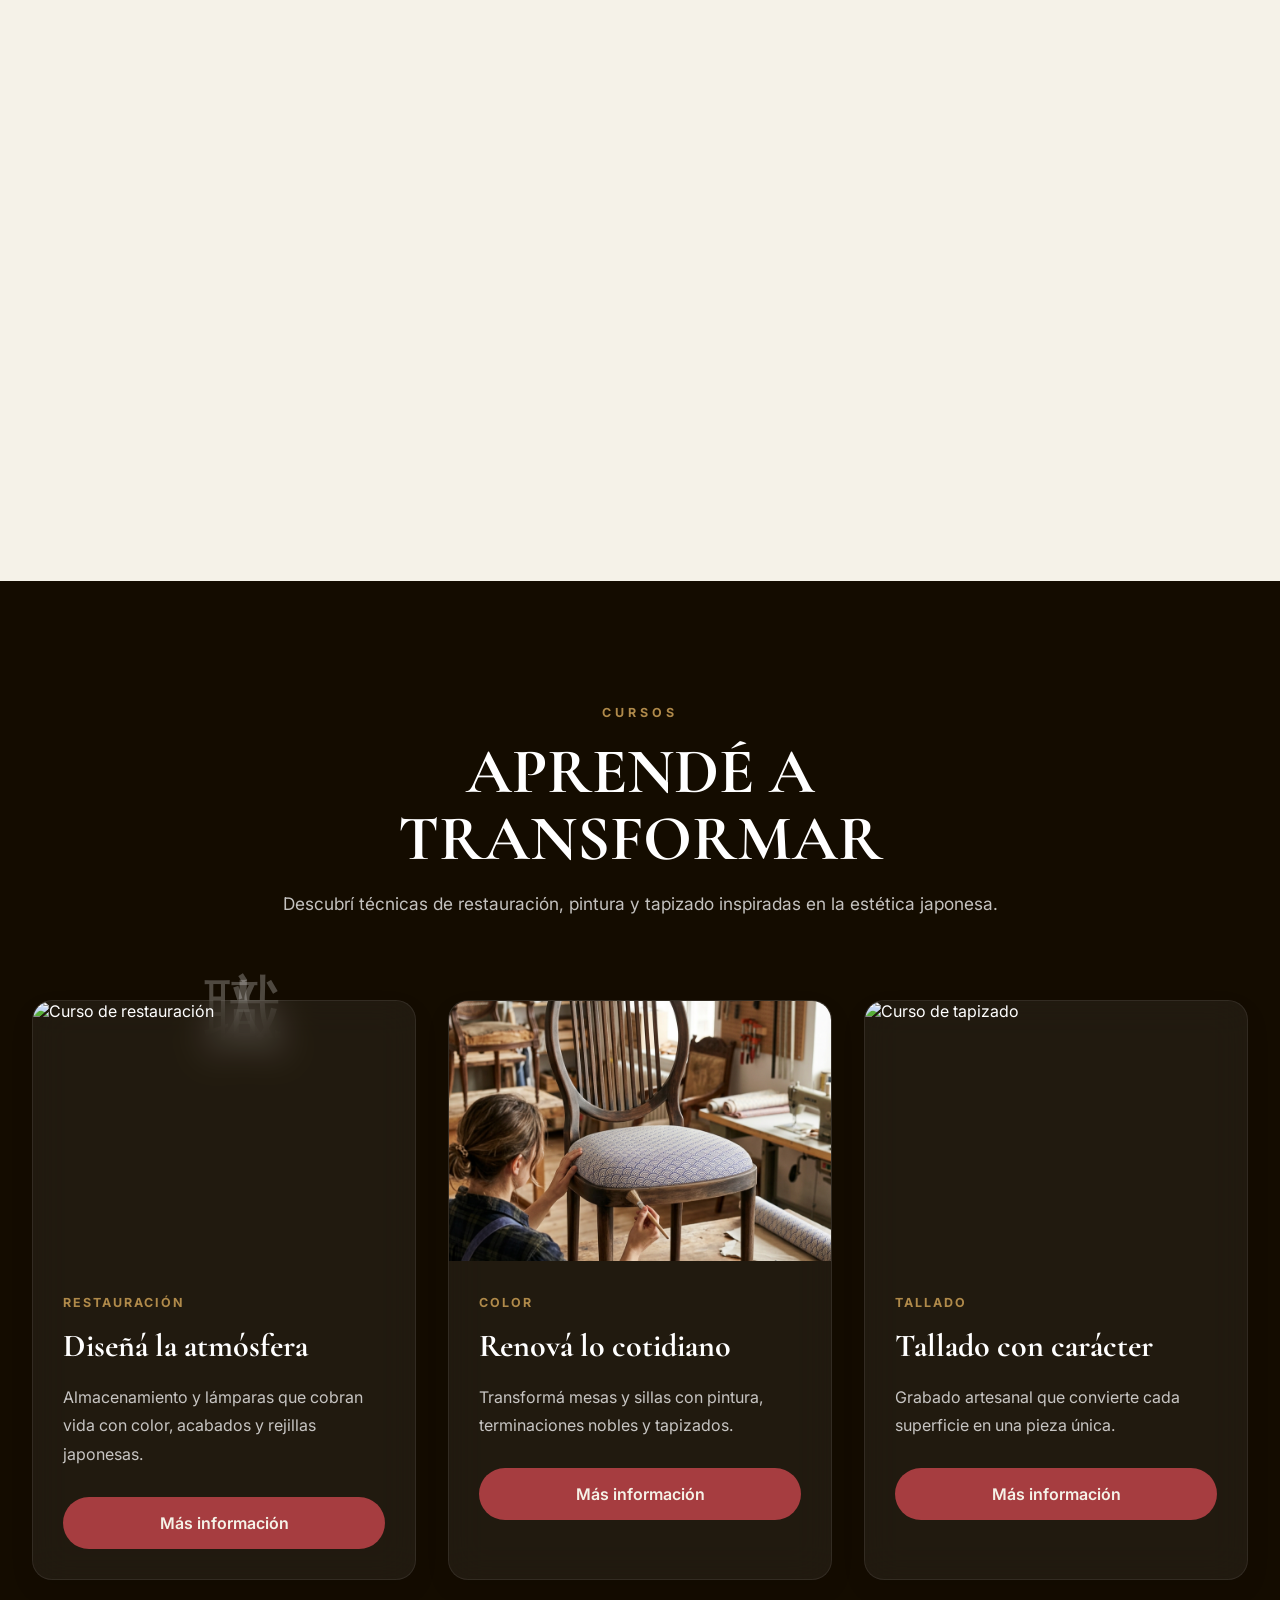
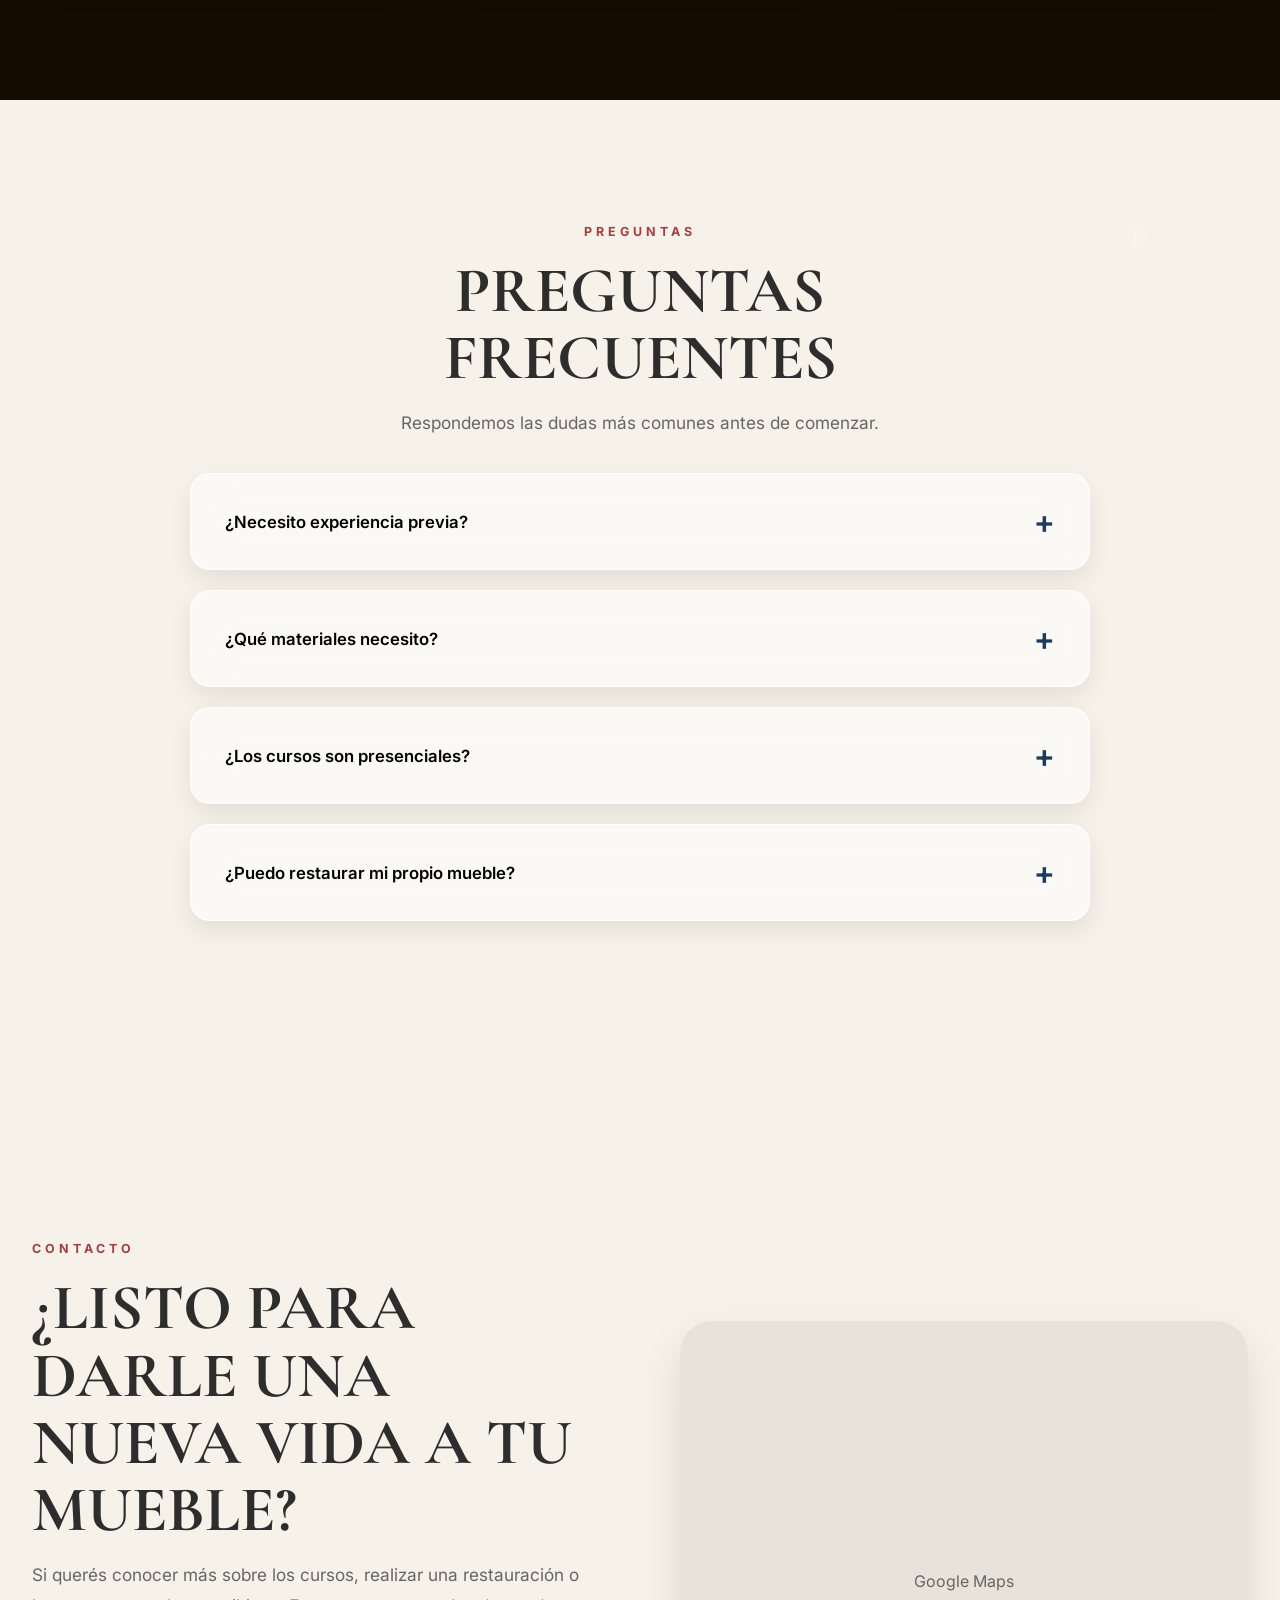
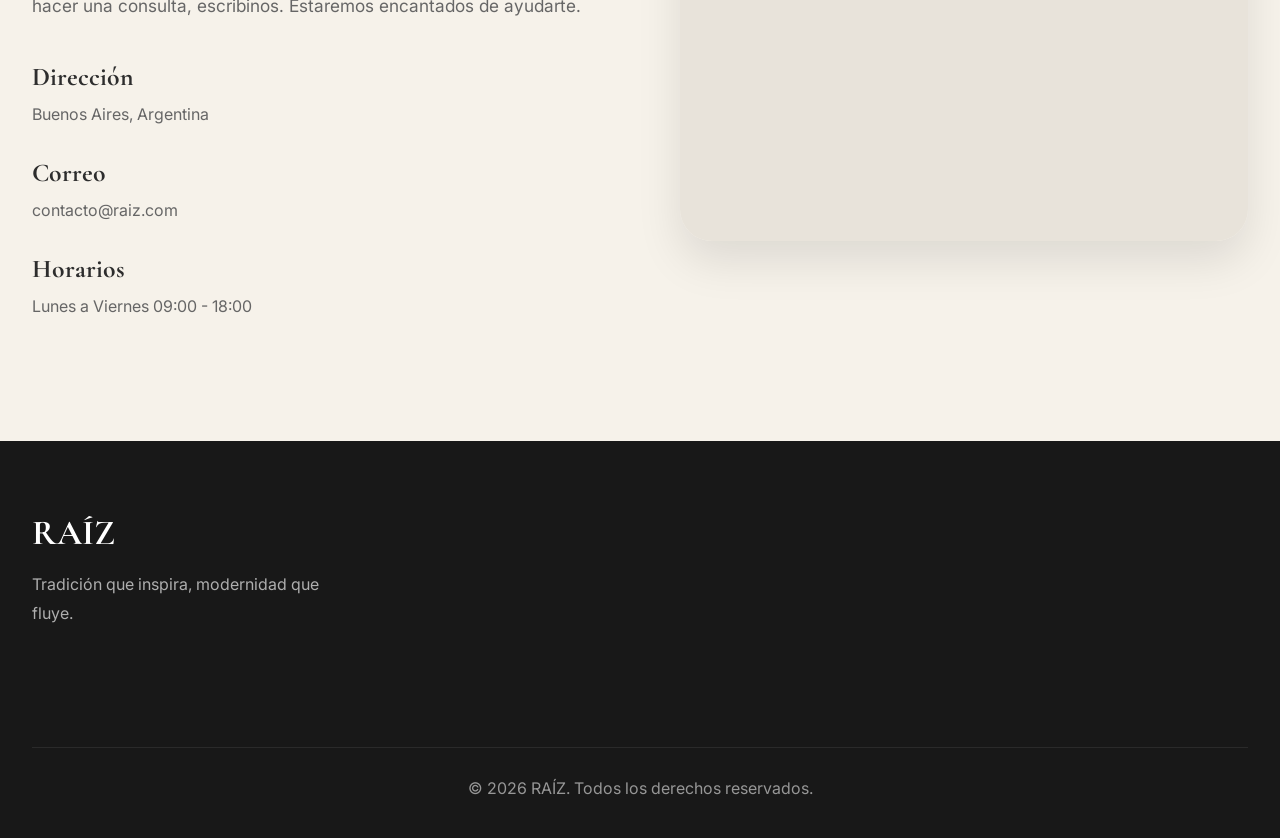
==== commit a4e3202c: "29/6 cambios en la web" ====
--- a/index.html
+++ b/index.html
@@ -1,647 +1,1814 @@
 <!DOCTYPE html>
-
-<html lang="es"> <head> <meta charset="UTF-8"> <meta name="viewport" content="width=device-width, initial-scale=1.0"> <title>Raíz | Restauración y Upcycling</title>
-
-<!-- CSS -->
-<link rel="stylesheet" href="style.css">
-
-<!-- Tipografías -->
-<link rel="preconnect" href="https://fonts.googleapis.com">
+<html lang="es">
+
+<head>
+
+    <!-- ==========================================
+                    CONFIGURACIÓN
+    =========================================== -->
+
+    <meta charset="UTF-8">
+
+    <meta name="viewport"
+        content="width=device-width, initial-scale=1.0">
+
+    <title>RAÍZ | Tradición que inspira</title>
+
+    <meta name="description"
+        content="Transformá tus muebles con inspiración japonesa.">
+        <link rel="preconnect" href="https://fonts.googleapis.com">
+
 <link rel="preconnect" href="https://fonts.gstatic.com" crossorigin>
-<link href="https://fonts.googleapis.com/css2?family=Noto+Serif+JP:wght@300;400;500;700&display=swap" rel="stylesheet">
+
+<link href="https://fonts.googleapis.com/css2?family=Cormorant+Garamond:wght@400;500;600;700&family=Inter:wght@300;400;500;600;700&display=swap" rel="stylesheet">
+
+    <link rel="stylesheet" href="style.css">
 
 </head>
 
 <body>
 
-<!-- ========================================= -->
-<!-- HEADER -->
-<!-- ========================================= -->
-
-<header class="header">
-
-    <div class="logo">
-        <img src="imagenes/hero/marca.svg" alt="Raíz">
-    </div>
-
-    <nav class="nav-desktop">
-        <a href="#concepto">Concepto</a>
-        <a href="#obras">Obras</a>
-        <a href="#personalizacion">Personalización</a>
-        <a href="#galeria">Galería</a>
-        <a href="#cursos">Cursos</a>
-        <a href="#faq">FAQ</a>
-        <a href="#contacto">Contacto</a>
-    </nav>
-
-    <button class="menu-toggle">
-        ☰
-    </button>
-
-</header>
-
-<!-- ========================================= -->
-<!-- MENU MOBILE -->
-<!-- ========================================= -->
-
-<div class="mobile-menu">
-
-    <a href="#concepto">Concepto</a>
-    <a href="#obras">Obras</a>
-    <a href="#personalizacion">Personalización</a>
-    <a href="#galeria">Galería</a>
-    <a href="#cursos">Cursos</a>
-    <a href="#faq">FAQ</a>
-    <a href="#contacto">Contacto</a>
+
+
+    <!-- ==========================================
+                    HEADER
+    =========================================== -->
+
+    <header class="header">
+
+        <div class="container">
+
+            <div class="header-content">
+
+                <!-- Logo -->
+
+                <a href="#hero" class="logo">
+
+                    <img class="logoimagen" src="imagenes/hero/marca.svg" alt="">
+
+                </a>
+
+
+
+                <!-- Navegación -->
+
+                <nav class="navigation">
+
+                    <a href="#concepto">Concepto</a>
+
+                    <a href="#works">Obras</a>
+
+                    <a href="#personalizacion">Personalización</a>
+
+                    <a href="#galeria">Galería</a>
+
+                    <a href="#cursos">Cursos</a>
+
+                    <a href="#contacto">Contacto</a>
+
+                </nav>
+
+            </div>
+
+        </div>
+
+    </header>
+
+
+
+
+
+    <!-- ==========================================
+                        HERO
+    =========================================== -->
+
+    <section class="section hero" id="hero">
+
+        <!-- ======================================
+                PALABRAS JAPONESAS
+                (Parallax con JS)
+        ======================================= -->
+
+        <div class="hero-background">
+
+            <span class="jp-word1 layer-1">
+
+                ものづくり
+
+            </span>
+
+            <span class="jp-word2 layer-2">
+
+                一期一会
+
+            </span>
+
+            <span class="jp-word3 layer-3">
+
+                温故知新
+
+            </span>
+
+        </div>
+
+
+
+
+
+        <div class="container">
+
+            <div class="hero-container">
+
+                <!-- ==========================
+                        TEXTO
+                =========================== -->
+
+                <div class="hero-content">
+
+                    <span class="hero-tag">
+
+                        DISEÑO JAPONÉS CONTEMPORÁNEO
+
+                    </span>
+
+
+
+                    <h1 class="hero-title"
+                    data-parallax=".12">
+
+                        TRADICIÓN QUE INSPIRA,
+                        <br>
+                        MODERNIDAD QUE FLUYE
+
+                    </h1>
+
+
+
+                    <p class="hero-description"
+                    data-parallax=".08">
+
+                        Donde tu mueble renace
+                        con otra alma.
+
+                    </p>
+
+
+
+                    <div class="hero-buttons"
+                    data-parallax=".05">
+
+                        <a href="#personalizacion"
+                            class="button button-primary">
+
+                            Transformá tu mueble
+
+                        </a>
+
+
+
+                        <a href="#cursos"
+                            class="button button-secondary">
+
+                            Ver cursos
+
+                        </a>
+
+                    </div>
+
+                </div>
+
+            </div>
+
+        </div>
+
+    </section>
+
+        <!-- ==========================================
+                    CONCEPTO
+    =========================================== -->
+
+    <section class="section concept reveal" id="concepto">
+
+        <div class="jp-background">
+
+    <span
+        class="jp-word1 layer-1"
+        data-parallax=".17">
+
+        職人
+
+    </span>
 
 </div>
 
-<!-- ========================================= -->
-<!-- HERO -->
-<!-- ========================================= -->
-
-<section class="hero">
-
-    <div class="hero-overlay"></div>
-
-    <div class="hero-content">
-
-        <span class="jp-word">
-            再生
-        </span>
-
-        <h1>
-            Tradición que inspira,<br>
-            modernidad que fluye
-        </h1>
-
-        <p>
-            Donde tu mueble renace con otra alma.
-        </p>
-
-        <a href="#cursos" class="btn-primary">
-            Explorar cursos
-        </a>
-
-    </div>
-
-</section>
-
-<!-- ========================================= -->
-<!-- CONCEPTO -->
-<!-- ========================================= -->
-
-<section id="concepto" class="concepto">
-
-    <div class="section-heading">
-
-        <span class="section-tag">
-            Concepto
-        </span>
-
-        <h2 class="h2concepto">
-            La esencia detrás de la forma
-        </h2>
-
-        <p class="h2concepto">
-            En Raíz no cambiamos objetos, despertamos su energía.
-            Reinterpretamos lo cotidiano con un estilo que combina
-            tradición y modernidad en armonía.
-        </p>
-
-    </div>
-
-    <div class="concept-grid">
-
-        <article class="concept-card">
-
-            <div class="icon-placeholder">
-                ICONO
+        <div class="container">
+
+            <div class="section-header">
+
+                <span class="section-label">
+
+                    FILOSOFÍA
+
+                </span>
+
+                <h2 class="section-title-concept"
+                data-parallax=".05">
+
+                    LA ESENCIA DETRÁS DE LA FORMA
+
+                </h2>
+
+                <p class="section-description-concept">
+
+                    En RAÍZ no cambiamos objetos.
+                    Despertamos su energía y reinterpretamos
+                    lo cotidiano mediante una estética que
+                    une tradición japonesa y diseño contemporáneo.
+
+                </p>
+
             </div>
 
-            <h3>Geometría viva</h3>
-
-            <p>
-                Patrones que reemplazan la decoración excesiva,
-                aportando equilibrio y carácter.
-            </p>
-
-        </article>
-
-        <article class="concept-card">
-
-            <div class="icon-placeholder">
-                ICONO
+            
+
+
+
+
+
+            <div class="concept-grid reveal">
+
+                <!-- ==========================
+                        TARJETA 1
+                =========================== -->
+
+                <article class="glass-card concept-card">
+
+                    <div class="concept-icon">
+
+                        <!-- Ícono -->
+
+                    </div>
+
+                    <span class="concept-japanese">
+
+                        簡
+
+                    </span>
+
+                    <h3 class="concept-title-dark">
+
+                        Diseño limpio
+
+                    </h3>
+
+                    <p class="concept-text-dark">
+
+                        Eliminamos lo innecesario
+                        para que cada pieza
+                        exprese su verdadera esencia.
+
+                    </p>
+
+                </article>
+
+
+
+
+
+                <!-- ==========================
+                        TARJETA 2
+                =========================== -->
+
+                <article class="glass-card concept-card">
+
+                    <div class="concept-icon">
+
+                        <!-- Ícono -->
+
+                    </div>
+
+                    <span class="concept-japanese">
+
+                        色
+
+                    </span>
+
+                    <h3 class="concept-title-dark">
+
+                        Color esencial
+
+                    </h3>
+
+                    <p class="concept-text-dark">
+
+                        Tonos inspirados
+                        en la naturaleza japonesa
+                        para transmitir calma,
+                        armonía y equilibrio.
+
+                    </p>
+
+                </article>
+
+
+
+
+
+                <!-- ==========================
+                        TARJETA 3
+                =========================== -->
+
+                <article class="glass-card concept-card">
+
+                    <div class="concept-icon">
+
+                        <!-- Ícono -->
+
+                    </div>
+
+                    <span class="concept-japanese">
+
+                        形
+
+                    </span>
+
+                    <h3 class="concept-title-dark">
+
+                        Geometría viva
+
+                    </h3>
+
+                    <p class="concept-text-dark">
+
+                        Patrones tradicionales
+                        reinterpretados para crear
+                        muebles únicos y contemporáneos.
+
+                    </p>
+
+                </article>
+
             </div>
 
-            <h3>Diseño limpio</h3>
-
-            <p>
-                Superficies sin ornamentos,
-                donde la simplicidad revela la energía de la materia.
-            </p>
-
-        </article>
-
-        <article class="concept-card">
-
-            <div class="icon-placeholder">
-                ICONO
-            </div>
-
-            <h3>Color esencial</h3>
-
-            <p>
-                Una gama clara y neutra
-                que transmite calma y eleva la atmósfera.
-            </p>
-
-        </article>
-
-    </div>
-
-</section>
+        </div>
+
+                <!-- Indicador de scroll -->
+
+        <button class="scroll-indicator"
+            aria-label="Ir a la siguiente sección">
+
+            <span></span>
+
+        </button>
+
+    </section>
+
+
 
 <!-- ========================================= -->
 <!-- FONDO COMPARTIDO -->
 <!-- ========================================= -->
 
 <section class="showcase-background">
-
-    <!-- ========================================= -->
-    <!-- OBRAS -->
-    <!-- ========================================= -->
-
-    <section id="obras" class="obras">
-
-         <span class="jp-floating obras-word">
-        変化
+<!--==================================================
+                    OBRAS
+===================================================-->
+
+<section
+    id="works"
+    class="works section">
+
+    <div class="jp-background">
+
+        <span
+            class="jp-word"
+            data-parallax=".12">
+
+            匠の技
+
+        </span>
+
+    </div>
+
+    <div class="container">
+
+        <div class="section-header">
+
+            <span class="section-tag">
+
+                NUESTROS TRABAJOS
+
+            </span>
+
+            <h2 class="section-title">
+
+                Cada mueble tiene una
+                segunda historia.
+
+            </h2>
+
+            <p class="section-description">
+
+                Descubrí cómo piezas con años de historia vuelven a cobrar vida
+                mediante procesos de restauración inspirados en la estética japonesa.
+
+            </p>
+
+        </div>
+
+        <div class="works-showcase">
+
+                        <article
+                class="work-card"
+                data-work="0">
+
+                <div class="work-inner">
+
+                    <!-- FRENTE -->
+
+                    <div class="work-front">
+
+                        <img
+                            class="work-image image-old"
+                            src="imagenes/muebles/viejos/armario_viejo.png"
+                            alt="Horizon antes">
+
+                        <img
+                            class="work-image image-new"
+                            src="imagenes/muebles/nuevos/armario_nuevo.png"
+                            alt="Horizon restaurada">
+
+                        <div class="work-gradient"></div>
+
+                        <div class="work-content">
+
+                            <span class="work-category">
+
+                                RESTAURACIÓN
+
+                            </span>
+
+                            <h3 class="work-title">
+
+                                Horizon
+
+                            </h3>
+
+                            <p class="work-preview">
+
+                                Una pieza restaurada inspirada en la simplicidad japonesa.
+
+                            </p>
+
+                        </div>
+
+                    </div>
+
+                    <!-- DORSO -->
+
+                    <div class="work-back">
+
+                        <span class="work-number">
+
+                            01
+
+                        </span>
+
+                        <h3>
+
+                            Horizon
+
+                        </h3>
+
+                        <p>
+
+                            Cada restauración nace del respeto por la historia del objeto.
+                            La intervención busca conservar su esencia mientras incorpora
+                            una nueva identidad inspirada en la estética japonesa.
+
+                        </p>
+
+                        <button class="button button-secondary">
+
+                            Ver proyecto
+
+                        </button>
+
+                    </div>
+
+                </div>
+
+            </article>
+
+            
+
+            <!--==================================================
+                    OBRA 02
+===================================================-->
+
+<article
+    class="work-card"
+    data-work="1">
+
+    <div class="work-inner">
+
+        <div class="work-front">
+
+            <img
+                class="work-image image-old"
+                src="imagenes/muebles/viejos/lampara_viejo.png"
+                alt="Akari antes">
+
+            <img
+                class="work-image image-new"
+                src="imagenes/muebles/nuevos/lampara_nuevo.png"
+                alt="Akari restaurada">
+
+            <div class="work-gradient"></div>
+
+            <div class="work-content">
+
+                <span class="work-category">
+
+                    COLOR
+
+                </span>
+
+                <h3 class="work-title">
+
+                    Akari
+
+                </h3>
+
+                <p class="work-preview">
+
+                    Inspirada en la calidez y la luz de los interiores japoneses.
+
+                </p>
+
+            </div>
+
+        </div>
+
+        <div class="work-back">
+
+            <span class="work-number">
+
+                02
+
+            </span>
+
+            <h3>
+
+                Akari
+
+            </h3>
+
+            <p>
+
+                Una restauración que combina nuevas paletas de color con materiales nobles,
+                logrando una pieza equilibrada entre tradición y diseño contemporáneo.
+
+            </p>
+
+            <button class="button button-secondary">
+
+                Ver proyecto
+
+            </button>
+
+        </div>
+
+    </div>
+
+</article>
+
+
+
+<!--==================================================
+                    OBRA 03
+===================================================-->
+
+<article
+    class="work-card"
+    data-work="2">
+
+    <div class="work-inner">
+
+        <div class="work-front">
+
+            <img
+                class="work-image image-old"
+                src="imagenes/muebles/viejos/sillon_viejo.png"
+                alt="Kikkō antes">
+
+            <img
+                class="work-image image-new"
+                src="imagenes/muebles/nuevos/sillon_nuevo.png"
+                alt="Kikkō restaurada">
+
+            <div class="work-gradient"></div>
+
+            <div class="work-content">
+
+                <span class="work-category">
+
+                    TAPIZADO
+
+                </span>
+
+                <h3 class="work-title">
+
+                    Kikkō
+
+                </h3>
+
+                <p class="work-preview">
+
+                    Geometría tradicional reinterpretada para el mobiliario.
+
+                </p>
+
+            </div>
+
+        </div>
+
+        <div class="work-back">
+
+            <span class="work-number">
+
+                03
+
+            </span>
+
+            <h3>
+
+                Kikkō
+
+            </h3>
+
+            <p>
+
+                Inspirada en el patrón hexagonal japonés, esta restauración resalta
+                la precisión artesanal y el valor de cada detalle.
+
+            </p>
+
+            <button class="button button-secondary">
+
+                Ver proyecto
+
+            </button>
+
+        </div>
+
+    </div>
+
+</article>
+
+
+
+<!--==================================================
+                    OBRA 04
+===================================================-->
+
+<article
+    class="work-card"
+    data-work="3">
+
+    <div class="work-inner">
+
+        <div class="work-front">
+
+            <img
+                class="work-image image-old"
+                src="imagenes/muebles/viejos/silla_viejo.png"
+                alt="Nagare antes">
+
+            <img
+                class="work-image image-new"
+                src="imagenes/muebles/nuevos/silla_nuevo.png"
+                alt="Nagare restaurada">
+
+            <div class="work-gradient"></div>
+
+            <div class="work-content">
+
+                <span class="work-category">
+
+                    DISEÑO
+
+                </span>
+
+                <h3 class="work-title">
+
+                    Nagare
+
+                </h3>
+
+                <p class="work-preview">
+
+                    Líneas suaves inspiradas en el movimiento del agua.
+
+                </p>
+
+            </div>
+
+        </div>
+
+        <div class="work-back">
+
+            <span class="work-number">
+
+                04
+
+            </span>
+
+            <h3>
+
+                Nagare
+
+            </h3>
+
+            <p>
+
+                Un proyecto donde la restauración busca transmitir serenidad mediante
+                formas fluidas, texturas naturales y una composición minimalista.
+
+            </p>
+
+            <button class="button button-secondary">
+
+                Ver proyecto
+
+            </button>
+
+        </div>
+
+    </div>
+
+</article>
+
+<!--==================================================
+                    OBRA 05
+===================================================-->
+
+<article
+    class="work-card"
+    data-work="4">
+
+    <div class="work-inner">
+
+        <div class="work-front">
+
+            <img
+                class="work-image image-old"
+                src="imagenes/muebles/viejos/mesita_viejo.png"
+                alt="Asanoha antes">
+
+            <img
+                class="work-image image-new"
+                src="imagenes/muebles/nuevos/mesita_nuevo.png"
+                alt="Asanoha restaurada">
+
+            <div class="work-gradient"></div>
+
+            <div class="work-content">
+
+                <span class="work-category">
+
+                    COLECCIÓN
+
+                </span>
+
+                <h3 class="work-title">
+
+                    Asanoha
+
+                </h3>
+
+                <p class="work-preview">
+
+                    Geometría japonesa aplicada al mobiliario contemporáneo.
+
+                </p>
+
+            </div>
+
+        </div>
+
+        <div class="work-back">
+
+            <span class="work-number">
+
+                05
+
+            </span>
+
+            <h3>
+
+                Asanoha
+
+            </h3>
+
+            <p>
+
+                Inspirada en uno de los patrones más representativos de Japón,
+                esta pieza combina equilibrio visual y funcionalidad en una
+                restauración completamente artesanal.
+
+            </p>
+
+            <button class="button button-secondary">
+
+                Ver proyecto
+
+            </button>
+
+        </div>
+
+    </div>
+
+</article>
+
+</section>
+
+        <!-- ==========================================
+                PERSONALIZACIÓN
+    =========================================== -->
+
+    <section class="section customization reveal" id="personalizacion">
+
+        <div class="jp-background">
+
+    <span
+        class="jp-word2 layer-2"
+        data-parallax=".17">
+
+        職人
+
     </span>
 
-        <div class="section-heading">
-
-            <span class="section-tag">
-                Obras
-            </span>
-
-            <h2>
-                Piezas que encontraron una nueva vida
-            </h2>
-
-            <p>
-                Cada restauración es un diálogo entre historia,
-                materialidad y diseño contemporáneo.
-            </p>
+</div>
+
+        <div class="container reveal">
+
+            <div class="section-header">
+
+                <span class="section-label">
+
+                    PERSONALIZACIÓN
+
+                </span>
+
+                <h2 class="section-title">
+
+                    TU MUEBLE,
+                    <br>
+                    TU ESTILO
+
+                </h2>
+
+                <p class="section-description">
+
+                    Elegí una combinación de colores y descubrí
+                    cómo cambian el acabado, el tapizado y la
+                    personalidad de la pieza.
+
+                </p>
+
+            </div>
+
+
+
+
+
+            <div class="customization-layout reveal">
+
+                <!-- ==========================
+                        TARJETAS IZQUIERDA
+                =========================== -->
+
+                <div class="custom-column">
+
+                    <article class="glass-card custom-card">
+
+                        <span class="custom-card-label">
+
+                            ACABADO
+
+                        </span>
+
+                        <h3 class="custom-card-title">
+
+                            Madera Natural
+
+                        </h3>
+
+                        <p class="custom-card-text">
+
+                            Terminación mate que conserva
+                            la textura y la esencia
+                            de la madera.
+
+                        </p>
+
+                    </article>
+
+
+
+
+
+                    <article class="glass-card custom-card">
+
+                        <span class="custom-card-label">
+
+                            PALETA
+
+                        </span>
+
+                        <h3 class="custom-card-title">
+
+                            Azul Índigo
+
+                        </h3>
+
+                        <p class="custom-card-text">
+
+                            Inspirado en los tonos
+                            tradicionales japoneses
+                            para transmitir calma
+                            y profundidad.
+
+                        </p>
+
+                    </article>
+
+                </div>
+
+
+
+
+
+                <!-- ==========================
+                        PRODUCTO
+                =========================== -->
+
+                <div class="custom-product reveal">
+
+                    <div class="product-display"
+                    data-parallax=".10">
+
+                        <!--
+                            CAMBIAR ESTA IMAGEN
+
+                            El JS cambiará automáticamente
+                            entre silla-azul.png,
+                            silla-roja.png y
+                            silla-dorada.png
+                        -->
+
+                        <img src="imagenes/muebles/azul/silla_azul_1.png"
+                             alt="Silla personalizada"
+                             class="product-image">
+
+                    </div>
+
+
+
+
+
+                    <!-- ======================
+                            BOTONES
+                    ======================= -->
+
+                    <div class="color-selector">
+
+                        <button
+                            class="color-btn active"
+                            data-color="blue"
+                            aria-label="Color azul">
+
+                        </button>
+
+                        <button
+                            class="color-btn"
+                            data-color="red"
+                            aria-label="Color rojo">
+
+                        </button>
+
+                        <button
+                            class="color-btn"
+                            data-color="gold"
+                            aria-label="Color dorado">
+
+                        </button>
+
+                    </div>
+
+                </div>
+
+
+
+
+
+                <!-- ==========================
+                        TARJETAS DERECHA
+                =========================== -->
+
+                <div class="custom-column reveal">
+
+                    <article class="glass-card custom-card">
+
+                        <span class="custom-card-label">
+
+                            TAPIZADO
+
+                        </span>
+
+                        <h3 class="custom-card-title">
+
+                            Patrón Kikkō
+
+                        </h3>
+
+                        <p class="custom-card-text">
+
+                            Inspirado en el caparazón
+                            de la tortuga japonesa,
+                            símbolo de longevidad
+                            y equilibrio.
+
+                        </p>
+
+                    </article>
+
+
+
+
+
+                    <article class="glass-card custom-card">
+
+                        <span class="custom-card-label">
+
+                            PERSONALIDAD
+
+                        </span>
+
+                        <h3 class="custom-card-title">
+
+                            Serenidad
+
+                        </h3>
+
+                        <p class="custom-card-text">
+
+                            Una pieza que transmite
+                            equilibrio, elegancia
+                            y permanencia.
+
+                        </p>
+
+                    </article>
+
+                </div>
+
+            </div>
 
         </div>
 
-        <div class="obras-carousel">
-
-            <!-- Se completará con JS -->
-
-            <div id="obras-track">
-
-                <div id="obras-indicators"></div>
+    </section>
+
+
+
+
+
+    <!-- ==========================================
+                    GALERÍA
+    =========================================== -->
+
+    <section class="section gallery reveal" id="galeria">
+
+        <div class="container">
+
+            <div class="section-header reveal">
+
+                <span class="section-label">
+
+                    GALERÍA
+
+                </span>
+
+                <h2 class="section-title">
+                    UNA NUEVA MIRADA
+
+                </h2>
+
+                <p class="section-description">
+
+                    Descubrí algunos trabajos,
+                    detalles y momentos
+                    que forman parte de RAÍZ.
+
+                </p>
 
             </div>
 
+
+
+
+
+            <div class="gallery-grid reveal">
+
+                <!-- ======================
+                        CAMBIAR IMÁGENES
+                ======================= -->
+
+                <article class="gallery-item large reveal">
+
+                    <img src="imagenes/fotogaleria/gale_1.png"
+                         alt="Galería 1">
+
+                </article>
+
+
+
+
+
+                <article class="gallery-item reveal">
+
+                    <img src="imagenes/fotogaleria/gale_2.png"
+                         alt="Galería 2">
+
+                </article>
+
+
+
+
+
+                <article class="gallery-item tall reveal">
+
+                    <img src="imagenes/fotogaleria/gale_3.png"
+                         alt="Galería 3">
+
+                </article>
+
+
+
+
+
+                <article class="gallery-item reveal">
+
+                    <img src="imagenes/fotogaleria/gale_4.png"
+                         alt="Galería 4">
+
+                </article>
+
+
+
+
+
+                <article class="gallery-item wide reveal">
+
+                    <img src="imagenes/fotogaleria/gale_5.png"
+                         alt="Galería 5">
+
+                </article>
+
+
+
+
+
+                <article class="gallery-item reveal">
+
+                    <img src="imagenes/fotogaleria/gale_6.png"
+                         alt="Galería 6">
+
+                </article>
+
+
+                <article class="gallery-item reveal">
+
+                    <img src="imagenes/fotogaleria/gale_7.png"
+                         alt="Galería 7">
+
+                </article>
+
+            </div>
+
         </div>
 
     </section>
 
-    <!-- ========================================= -->
-    <!-- PERSONALIZACION -->
-    <!-- ========================================= -->
-
-    <section id="personalizacion" class="personalizacion">
-
-        <div class="section-heading">
-
-            <span class="jp-floating personalizacion-word">個性</span>
-
-            <span class="jp-floating personalizacion-word2">再生の美</span>
-
-            <span class="section-tag">
-                Personalización
-            </span>
-
-            <h2>
-                Armonía entre raíz y estilo
-            </h2>
-
+
+</section>
+        <!-- ==========================================
+                    CURSOS
+    =========================================== -->
+
+    <section class="section courses reveal" id="cursos">
+
+        <div class="jp-background">
+
+    <span
+        class="jp-word3 layer-3"
+        data-parallax=".17">
+
+        職人
+
+    </span>
+
+</div>
+
+        <!-- ======================================
+                FONDO DECORATIVO
+                (PNG con transparencia)
+        ======================================= -->
+
+
+
+        <div class="container reveal">
+
+            <div class="section-header"
+            data-parallax=".05">
+
+                <span class="section-label">
+
+                    CURSOS
+
+                </span>
+
+                <h2 class="section-title">
+
+                    APRENDÉ A
+                    TRANSFORMAR
+
+                </h2>
+
+                <p class="section-description">
+
+                    Descubrí técnicas de restauración,
+                    pintura y tapizado inspiradas
+                    en la estética japonesa.
+
+                </p>
+
+            </div>
+
+
+
+
+
+            <div class="courses-grid reveal">
+
+                <!-- ==========================
+                        CURSO 1
+                =========================== -->
+
+                <article class="glass-card course-card">
+
+                    <!-- CAMBIAR IMAGEN -->
+
+                    <img src="imagenes/fotocursos/curso_1.png"
+                        alt="Curso de restauración"
+                        class="course-image">
+
+                    <div class="course-content">
+
+                        <span class="course-category">
+
+                            RESTAURACIÓN
+
+                        </span>
+
+                        <h3 class="course-title">
+
+                            Diseñá la atmósfera
+
+                        </h3>
+
+                        <p class="course-text">
+
+                            Almacenamiento y lámparas que cobran vida con color, acabados y rejillas japonesas.
+
+                        </p>
+
+                        <a href="#contacto"
+                            class="button button-primary">
+
+                            Más información
+
+                        </a>
+
+                    </div>
+
+                </article>
+
+
+
+
+
+                <!-- ==========================
+                        CURSO 2
+                =========================== -->
+
+                <article class="glass-card course-card">
+
+                    <img src="imagenes/fotocursos/curso_2.png"
+                        alt="Curso de pintura"
+                        class="course-image">
+
+                    <div class="course-content">
+
+                        <span class="course-category">
+
+                            COLOR
+
+                        </span>
+
+                        <h3 class="course-title">
+
+                            Renová lo cotidiano
+
+                        </h3>
+
+                        <p class="course-text">
+
+                            Transformá mesas y sillas con pintura, terminaciones nobles y tapizados.
+
+                        </p>
+
+                        <a href="#contacto"
+                            class="button button-primary">
+
+                            Más información
+
+                        </a>
+
+                    </div>
+
+                </article>
+
+
+
+
+
+                <!-- ==========================
+                        CURSO 3
+                =========================== -->
+
+                <article class="glass-card course-card">
+
+                    <img src="imagenes/fotocursos/curso_3.png"
+                        alt="Curso de tapizado"
+                        class="course-image">
+
+                    <div class="course-content">
+
+                        <span class="course-category">
+
+                            TALLADO 
+
+                        </span>
+
+                        <h3 class="course-title">
+
+                            Tallado con carácter
+
+                        </h3>
+
+                        <p class="course-text">
+
+                            Grabado artesanal que convierte cada superficie en una pieza única.
+
+                        </p>
+
+                        <a href="#contacto"
+                            class="button button-primary">
+
+                            Más información
+
+                        </a>
+
+                    </div>
+
+                </article>
+
+            </div>
 
         </div>
 
-        <div class="personalizacion-layout">
-
-            <div class="personalizacion-preview">
-
-                <div class="image-placeholder large-image">
-                    
+    </section>
+
+</section>
+
+
+
+    <!-- ==========================================
+                    FAQ
+    =========================================== -->
+
+    <section class="section faq reveal" id="faq">
+
+        <div class="jp-background">
+
+    <span
+        class="jp-word1 layer-1"
+        data-parallax=".17">
+
+        職人
+
+    </span>
+
+</div>
+
+        <div class="container reveal">
+
+            <div class="section-header">
+
+                <span class="section-label">
+
+                    PREGUNTAS
+
+                </span>
+
+                <h2 class="section-title">
+
+                    PREGUNTAS
+                    FRECUENTES
+
+                </h2>
+
+                <p class="section-description">
+
+                    Respondemos las dudas
+                    más comunes antes
+                    de comenzar.
+
+                </p>
+
+            </div>
+
+
+
+
+
+            <div class="faq-list reveal">
+
+                <!-- ==========================
+                        PREGUNTA 1
+                =========================== -->
+
+                <article class="glass-card faq-item">
+
+                    <button class="faq-question">
+
+                        <span>
+
+                            ¿Necesito experiencia previa?
+
+                        </span>
+
+                        <span class="faq-icon">
+
+                            +
+
+                        </span>
+
+                    </button>
+
+                    <div class="faq-answer">
+
+                        <p>
+
+                            No.
+                            Los cursos están pensados
+                            tanto para principiantes
+                            como para personas
+                            con experiencia.
+
+                        </p>
+
+                    </div>
+
+                </article>
+
+
+
+
+
+                <!-- ==========================
+                        PREGUNTA 2
+                =========================== -->
+
+                <article class="glass-card faq-item">
+
+                    <button class="faq-question">
+
+                        <span>
+
+                            ¿Qué materiales necesito?
+
+                        </span>
+
+                        <span class="faq-icon">
+
+                            +
+
+                        </span>
+
+                    </button>
+
+                    <div class="faq-answer">
+
+                        <p>
+
+                            Recibirás una lista completa
+                            antes del comienzo del curso.
+                            También recomendamos
+                            distintos proveedores.
+
+                        </p>
+
+                    </div>
+
+                </article>
+
+
+
+
+
+                <!-- ==========================
+                        PREGUNTA 3
+                =========================== -->
+
+                <article class="glass-card faq-item">
+
+                    <button class="faq-question">
+
+                        <span>
+
+                            ¿Los cursos son presenciales?
+
+                        </span>
+
+                        <span class="faq-icon">
+
+                            +
+
+                        </span>
+
+                    </button>
+
+                    <div class="faq-answer">
+
+                        <p>
+
+                            Actualmente ofrecemos
+                            cursos presenciales
+                            y también talleres
+                            especiales.
+
+                        </p>
+
+                    </div>
+
+                </article>
+
+
+
+
+
+                <!-- ==========================
+                        PREGUNTA 4
+                =========================== -->
+
+                <article class="glass-card faq-item">
+
+                    <button class="faq-question">
+
+                        <span>
+
+                            ¿Puedo restaurar mi propio mueble?
+
+                        </span>
+
+                        <span class="faq-icon">
+
+                            +
+
+                        </span>
+
+                    </button>
+
+                    <div class="faq-answer">
+
+                        <p>
+
+                            Sí.
+                            En determinados cursos
+                            podrás trabajar directamente
+                            sobre una pieza propia.
+
+                        </p>
+
+                    </div>
+
+                </article>
+
+            </div>
+
+        </div>
+
+    </section>
+
+        <!-- ==========================================
+                    CONTACTO
+    =========================================== -->
+
+    <section class="section contact reveal" id="contacto">
+
+        <div class="container">
+
+            <div class="contact-container">
+
+                <!-- ==========================
+                        INFORMACIÓN
+                =========================== -->
+
+                <div class="contact-content">
+
+                    <span class="section-label">
+
+                        CONTACTO
+
+                    </span>
+
+                    <h2 class="section-title">
+
+                        ¿LISTO PARA DARLE
+                        UNA NUEVA VIDA
+                        A TU MUEBLE?
+
+                    </h2>
+
+                    <p class="section-description">
+
+                        Si querés conocer más sobre los cursos,
+                        realizar una restauración o hacer una consulta,
+                        escribinos. Estaremos encantados de ayudarte.
+
+                    </p>
+
+
+
+                    <div class="contact-info">
+
+                        <div class="contact-item">
+
+                            <h3>
+
+                                Dirección
+
+                            </h3>
+
+                            <p>
+
+                                Buenos Aires, Argentina
+
+                            </p>
+
+                        </div>
+
+
+
+                        <div class="contact-item">
+
+                            <h3>
+
+                                Correo
+
+                            </h3>
+
+                            <p>
+
+                                contacto@raiz.com
+
+                            </p>
+
+                        </div>
+
+
+
+                        <div class="contact-item">
+
+                            <h3>
+
+                                Horarios
+
+                            </h3>
+
+                            <p>
+
+                                Lunes a Viernes
+                                09:00 - 18:00
+
+                            </p>
+
+                        </div>
+
+                    </div>
+
                 </div>
 
+
+
+
+
+                <!-- ==========================
+                        MAPA
+                =========================== -->
+
+                <div class="contact-map">
+
+                    <!--
+                        REEMPLAZAR ESTE BLOQUE
+                        POR EL IFRAME DE GOOGLE MAPS
+                    -->
+
+                    <div class="map-placeholder">
+
+                        Google Maps
+
+                    </div>
+
+                </div>
+
             </div>
 
-            <div class="personalizacion-controls">
-
-                <div class="control-group">
-
-                    <h3>Elegí los colores</h3>
-
-                    <div class="options">
-
-                        <button class="color-option" data-color="rojo">Vitalidad ancestral</button>
-
-                        <button class="color-option active" data-color="azul">Horizonte sereno</button>
-
-                        <button class="color-option" data-color="dorado">Sobriedad imperial</button>
-
-                    </div>
+        </div>
+
+    </section>
+
+
+
+
+
+    <!-- ==========================================
+                    FOOTER
+    =========================================== -->
+
+    <footer class="footer">
+
+        <div class="container">
+
+            <div class="footer-container">
+
+                <div class="footer-brand">
+
+                    <h2 class="footer-logo">
+
+                        RAÍZ
+
+                    </h2>
+
+                    <p class="footer-text">
+
+                        Tradición que inspira,
+                        modernidad que fluye.
+
+                    </p>
 
                 </div>
 
-                <div class="control-group">
-
-                    <h3>Acabado</h3>
-
-                    <div class="options">
-
-                        <button class="finish-option active">
-                            Mate natural
-                        </button>
-
-                        <button class="finish-option">
-                            Pulido premium
-                        </button>
-
-                        <button class="finish-option">
-                            Aceitado profundo
-                        </button>
-
-                    </div>
+                <div class="footer-copy">
+
+                    <p>
+
+                        © 2026 RAÍZ.
+                        Todos los derechos reservados.
+
+                    </p>
 
                 </div>
 
-                <div class="control-group">
-
-                    <h3>Tapizado</h3>
-
-                    <div class="options">
-
-                        <button class="fabric-option active">
-                            Kikkō
-                        </button>
-
-                        <button class="fabric-option">
-                            Asanoha
-                        </button>
-
-                        <button class="fabric-option">
-                            Seigaiha
-                        </button>
-
-                        <button class="fabric-option">
-                            Liso contrastante
-                        </button>
-
-                    </div>
-
-                </div>
-
-                <div class="personalizacion-info">
-
-                    <h4>
-                        Vitalidad ancestral
-                    </h4>
-
-                    <p>
-                        Una combinación de madera oscura y detalles rojos
-                        que resalta el carácter de cada pieza.
-                    </p>
-
-                </div>
-
             </div>
 
         </div>
 
-    </section>
-
-    <!-- ========================================= -->
-    <!-- GALERIA -->
-    <!-- ========================================= -->
-
-    <section id="galeria" class="galeria">
-
-        <span class="jp-floating galeria-word">古い家具に新しい命を吹き込むことは、過去と未来をつなぐ架け橋です</span>
-
-        <span class="jp-floating galeria-word2">手仕事の力</span>
-
-        <div class="section-heading">
-
-            <span class="section-tag">
-                Galería
-            </span>
-
-            <h2>
-                Nuevas miradas
-            </h2>
-
-            <p>
-                Explorá cómo la comunidad transforma sus muebles.
-            </p>
-
-        </div>
-
-        <div class="gallery-grid">
-
-            <div class="image-placeholder gallery-large">
-                <img class="image-placeholder gallery-large" src="imagenes/fotocursos/curso_1.png" alt="">
-            </div>
-
-            <div class="image-placeholder">
-                <img class="image-placeholder gallery-large" src="imagenes/fotocursos/curso_2.png" alt="">
-            </div>
-
-            <div class="image-placeholder">
-                <img class="image-placeholder gallery-large" src="imagenes/fotocursos/curso_3.png" alt="">
-            </div>
-
-            <div class="image-placeholder">
-                <img class="image-placeholder gallery-large" src="imagenes/fotocursos/curso_1.png" alt="">
-            </div>
-
-            <div class="image-placeholder">
-                <img class="image-placeholder gallery-large" src="imagenes/fotocursos/curso_2.png" alt="">
-            </div>
-
-            <div class="image-placeholder gallery-large">
-                <img class="image-placeholder gallery-large" src="imagenes/fotocursos/curso_3.png" alt="">
-            </div>
-
-        </div>
-
-    </section>
-
-    <!-- ========================================= -->
-    <!-- CURSOS -->
-    <!-- ========================================= -->
-
-    <section id="cursos" class="cursos">
-
-        <div class="section-heading">
-
-            <span class="section-tag">
-                Cursos
-            </span>
-
-            <h2>
-                Aprendé a transformar
-            </h2>
-
-            <p>
-                Cada curso es una etapa hacia la excelencia.
-            </p>
-
-        </div>
-
-        <div class="cursos-grid">
-
-            <article class="curso-card">
-
-                <div class="curso-image"><img class="curso-image" src="imagenes/fotocursos/curso_1.png" alt=""></div>
-
-                <h3>
-                    Diseñá la atmósfera
-                </h3>
-
-                <p>
-                    Almacenamiento y lámparas que cobran vida con color,
-                    acabados y rejillas japonesas.
-                </p>
-
-                <a href="#">
-                    Ver curso
-                </a>
-
-            </article>
-
-            <article class="curso-card">
-
-                <div><img class="curso-image" src="imagenes/fotocursos/curso_2.png" alt=""></div>
-
-                <h3>
-                    Renová lo cotidiano
-                </h3>
-
-                <p>
-                    Transformá mesas y sillas con pintura,
-                    terminaciones nobles y tapizados.
-                </p>
-
-                <a href="#">
-                    Ver curso
-                </a>
-
-            </article>
-
-            <article class="curso-card">
-
-                <div class="curso-image"><img class="curso-image" src="imagenes/fotocursos/curso_3.png" alt=""></div>
-
-                <h3>
-                    Tallado con carácter
-                </h3>
-
-                <p>
-                    Grabado artesanal que convierte cada superficie
-                    en una pieza única.
-                </p>
-
-                <a href="#">
-                    Ver curso
-                </a>
-
-            </article>
-
-        </div>
-
-    </section>
-
-</section>
-
-<!-- ========================================= -->
-<!-- FAQ -->
-<!-- ========================================= -->
-
-<section id="faq" class="faq">
-
-    <div class="section-heading">
-
-        <span class="section-tag">
-            FAQ
-        </span>
-
-        <h2>
-            Preguntas frecuentes
-        </h2>
-
-    </div>
-
-    <div class="faq-container">
-
-        <div class="faq-item">
-
-            <button class="faq-question">
-                ¿Necesito experiencia previa para inscribirme?
-            </button>
-
-            <div class="faq-answer">
-
-                <p>
-                    No. Los cursos están pensados para que cualquiera
-                    pueda comenzar desde lo esencial.
-                </p>
-
-            </div>
-
-        </div>
-
-        <div class="faq-item">
-
-            <button class="faq-question">
-                ¿Qué materiales voy a necesitar?
-            </button>
-
-            <div class="faq-answer">
-
-                <p>
-                    Todos los materiales son suministrados durante
-                    cada clase.
-                </p>
-
-            </div>
-
-        </div>
-
-        <div class="faq-item">
-
-            <button class="faq-question">
-                ¿Cuánto dura cada curso?
-            </button>
-
-            <div class="faq-answer">
-
-                <p>
-                    Cada formación posee entre 8 y 10 clases según
-                    la propuesta elegida.
-                </p>
-
-            </div>
-
-        </div>
-
-    </div>
-
-</section>
-
-<!-- ========================================= -->
-<!-- CONTACTO -->
-<!-- ========================================= -->
-
-<section id="contacto" class="contacto">
-
-    <div class="contacto-layout">
-
-        <div class="contacto-info">
-
-            <span class="section-tag">
-                Contacto
-            </span>
-
-            <h2>
-                ¿Quiénes somos?
-            </h2>
-
-            <p>
-                Raíz es una comunidad dedicada a reinterpretar muebles
-                mediante técnicas de restauración contemporánea inspiradas
-                en principios estéticos japoneses.
-            </p>
-
-            <ul>
-
-                <li>
-                    Av. Corrientes 2450
-                </li>
-
-                <li>
-                    Ciudad Autónoma de Buenos Aires
-                </li>
-
-                <li>
-                    info@raizdesign.com
-                </li>
-
-                <li>
-                    +54 11 4567-8910
-                </li>
-
-            </ul>
-
-            <form class="contact-form">
-
-                <input type="text" placeholder="Nombre">
-
-                <input type="email" placeholder="Email">
-
-                <textarea placeholder="Mensaje"></textarea>
-
-                <button type="submit">
-                    Enviar consulta
-                </button>
-
-            </form>
-
-        </div>
-
-        <div class="contacto-map">
-
-            <iframe
-                src="https://www.google.com/maps?q=Buenos+Aires&output=embed"
-                loading="lazy">
-            </iframe>
-
-        </div>
-
-    </div>
-
-</section>
-
-<!-- ========================================= -->
-<!-- FOOTER -->
-<!-- ========================================= -->
-
-<footer class="footer">
-
-    <div class="footer-logo">
-        RAÍZ
-    </div>
-
-    <div class="footer-links">
-
-        <a href="#">Instagram</a>
-        <a href="#">Pinterest</a>
-        <a href="#">Behance</a>
-
-    </div>
-
-    <p>
-        © 2026 Raíz. Tradición, diseño y transformación.
-    </p>
-
-</footer>
-
-<script src="script.js"></script>
-
-</body> </html>+    </footer>
+
+
+
+
+
+    <!-- ==========================================
+                    JAVASCRIPT
+    =========================================== -->
+
+    <script src="script.js"></script>
+
+</body>
+
+</html>
--- a/style.css
+++ b/style.css
@@ -1,169 +1,803 @@
-/* =======================================
-   RAÍZ - STYLE.CSS
-   PARTE 1
-   ======================================= */
-
-
-/* =======================================
-   VARIABLES
-   ======================================= */
+/*==================================================
+                VARIABLES
+==================================================*/
 
 :root{
 
-    --crema:#F5F2E7;
-    --marron:#140C00;
-
-    --azul:#4A68FF;
-    --azul-claro:#B1BEFF;
-
-    --blanco:#ffffff;
-
-    --radio-grande:32px;
-    --radio-medio:20px;
-    --radio-chico:12px;
-
-    --sombra-suave:
-    0 10px 30px rgba(0,0,0,.08);
-
-    --sombra-fuerte:
-    0 20px 60px rgba(0,0,0,.15);
-
-    --transicion:
-    all .35s ease;
-
-    --ancho-maximo:
-    1300px;
-
-}
-
-
-/* =======================================
-   RESET
-   ======================================= */
+    /* Colores */
+
+    --color-bg:#F6F2EA;
+    --color-surface:#FFFFFF;
+    --color-primary:#1E3A5F;
+    --color-secondary:#A63D40;
+    --color-accent:#B08A4A;
+
+    --color-text:#2D2D2D;
+    --color-text-light:#666666;
+
+    --color-white:#FFFFFF;
+
+    --color-border:rgba(0, 0, 0, 0.075);
+
+    --glass:rgba(255,255,255,.55);
+    --circle-color:#1E3A5F;
+
+
+
+    /* Tipografía */
+
+    --font-title:"Cormorant Garamond", serif;
+
+    --font-body:"Inter", sans-serif;
+
+
+
+    /* Tamaños */
+
+    --container:1500px;
+
+    --radius-sm:12px;
+    --radius-md:20px;
+    --radius-lg:32px;
+
+    --header-height:90px;
+
+
+
+    /* Sombras */
+
+    --shadow-sm:0 10px 25px rgba(0,0,0,.08);
+
+    --shadow-md:0 20px 45px rgba(0,0,0,.10);
+
+    --shadow-lg:0 35px 70px rgba(0,0,0,.14);
+
+
+
+    /* Transiciones */
+
+    --transition:.35s ease;
+
+}
+
+
+
+
+
+/*==================================================
+                    RESET
+==================================================*/
 
 *{
+
     margin:0;
     padding:0;
     box-sizing:border-box;
+
 }
 
 html{
+
     scroll-behavior:smooth;
+
 }
 
 body{
 
-    background:var(--crema);
-
-    color:var(--marron);
-
-    font-family:
-    "Segoe UI",
-    sans-serif;
+    background:var(--color-bg);
+
+    color:var(--color-text);
+
+    font-family:var(--font-body);
 
     overflow-x:hidden;
-}
+
+}
+
+
+
+
 
 img{
+
+    display:block;
+
     width:100%;
-    display:block;
-}
+
+}
+
+
+
+
 
 a{
+
+    color:inherit;
+
     text-decoration:none;
-    color:inherit;
-}
+
+}
+
+
+
+
+
+button{
+
+    border:none;
+
+    background:none;
+
+    cursor:pointer;
+
+    font-family:inherit;
+
+}
+
+
+
+
 
 ul{
+
     list-style:none;
-}
-
-button{
-    border:none;
-    cursor:pointer;
-    font-family:inherit;
-}
-
-
-/* =======================================
-   TIPOGRAFÍA
-   ======================================= */
-
-h1,h2,h3,h4{
-
-    font-family:
-    "Arial Black",
-    sans-serif;
-
-    font-weight:800;
-}
-
-.jp-word{
+
+}
+
+
+
+
+
+/*==================================================
+                SCROLLBAR
+==================================================*/
+
+::-webkit-scrollbar{
+
+    width:10px;
+
+}
+
+::-webkit-scrollbar-track{
+
+    background:#ECE6DD;
+
+}
+
+::-webkit-scrollbar-thumb{
+
+    background:var(--color-primary);
+
+    border-radius:999px;
+
+}
+
+
+
+
+
+/*==================================================
+                CONTENEDORES
+==================================================*/
+
+.container{
+
+    width:min(100% - 64px,var(--container));
+
+    margin-inline:auto;
+
+}
+
+
+
+
+
+.section{
+
+    padding:120px 0;
+
+    position:relative;
+
+}
+
+
+
+
+
+/*==================================================
+                TITULOS
+==================================================*/
+
+.section-header{
+
+    max-width:750px;
+
+    margin:0 auto 35px;
+
+    text-align:center;
+
+}
+
+
+
+
+
+.section-label{
+
+    display:inline-block;
+
+    margin-bottom:18px;
+
+    letter-spacing:4px;
+
+    font-size:.78rem;
+
+    font-weight:700;
+
+    color:var(--color-secondary);
+
+}
+
+
+
+
+
+.section-title{
+
+    font-family:var(--font-title);
+
+    font-size:clamp(2.5rem,5vw,4.6rem);
+
+    line-height:1.05;
+
+    margin-bottom:1rem;
+
+}
+
+h2.section-title-concept {
+    font-family: var(--font-title);
+    font-size: clamp(2.5rem, 5vw, 4.6rem);
+    line-height: 1.05;
+    margin-bottom: 28px;
+    color: #F5F2E7;
+
+}
+
+p.section-description-concept {
+    font-size: 1.08rem;
+    line-height: 1.8;
+    color: #F5F2E7;
+
+}
+
+
+
+
+
+.section-description{
+
+    font-size:1.08rem;
+
+    line-height:1.8;
+
+    color:var(--color-text-light);
+
+}
+
+
+
+
+
+/*==================================================
+                BOTONES
+==================================================*/
+
+.button{
+
+    display:inline-flex;
+
+    justify-content:center;
+
+    align-items:center;
+
+    gap:12px;
+
+    padding:16px 34px;
+
+    border-radius:999px;
+
+    transition:var(--transition);
+
+    font-weight:600;
+
+}
+
+
+
+
+
+.button-primary{
+
+    background: #A63D40;
+
+    color:#F5F2E7;
+
+}
+
+
+
+
+
+.button-primary:hover{
+
+    transform:translateY(-4px);
+
+    box-shadow:var(--shadow-md);
+
+}
+
+
+
+
+
+.button-secondary{
+
+    border:2px solid #A63D40;
+
+    color:#FF4A4D;
+
+    backdrop-filter:
+    blur(6px);
+
+    -webkit-backdrop-filter:
+    blur(6px);
+
+}
+
+
+
+
+
+.button-secondary:hover{
+
+    background:#A63D40;
+
+    color:white;
+
+}
+
+
+
+
+
+/*==================================================
+                TARJETAS
+==================================================*/
+
+.glass-card{
+
+    background:var(--glass);
+
+    backdrop-filter:blur(20px);
+
+    -webkit-backdrop-filter:blur(20px);
+
+    border:1px solid rgba(255, 255, 255, 0.815);
+
+    border-radius:var(--radius-md);
+
+    box-shadow:var(--shadow-sm);
+
+}
+
+h3.concept-title-dark {
+    margin-bottom: 18px;
+    font-family: var(--font-title);
+    font-size: 2rem;
+    color: #140C00;
+}
+
+p.concept-text-dark {
+    color: var(--color-text-light);
+    line-height: 1.8;
+    color: #140C00;
+}
+
+
+
+
+
+/*==================================================
+                UTILIDADES
+==================================================*/
+
+.hidden{
+
+    display:none;
+
+}
+
+.text-center{
+
+    text-align:center;
+
+}
+
+/*==================================================
+                    HEADER
+==================================================*/
+
+.header{
+
+    position:fixed;
+
+    top:0;
+    left:0;
+
+    width:100%;
+
+    height:var(--header-height);
+
+    z-index:1000;
+
+    transition:var(--transition);
+
+    backdrop-filter:blur(18px);
+
+    -webkit-backdrop-filter:blur(18px);
+
+    background:#140C00;
+
+    border-bottom:1px solid rgba(0,0,0,.05);
+
+}
+
+
+
+.header.scrolled{
+
+    background:#140C00;
+
+    box-shadow:0 12px 30px rgba(0,0,0,.08);
+
+}
+
+
+
+.header-content{
+
+    height:var(--header-height);
+
+    display:flex;
+
+    justify-content:space-between;
+
+    align-items:center;
+
+}
+
+
+
+
+
+/*==================================================
+                    LOGO
+==================================================*/
+
+img.logoimagen{
+
+    max-height: 50px;
+
+}
+
+
+
+
+
+/*==================================================
+                NAVEGACIÓN
+==================================================*/
+
+.navigation{
+
+    display:flex;
+
+    align-items:center;
+
+    gap:42px;
+
+}
+
+
+
+.navigation a{
+
+    position:relative;
+
+    font-size:.95rem;
+
+    font-weight:500;
+
+    transition:var(--transition);
+
+    color: #F5F2E7;
+
+}
+
+
+
+.navigation a::after{
+
+    content:"";
+
+    position:absolute;
+
+    left:0;
+    bottom:-8px;
+
+    width:0;
+
+    height:2px;
+
+    background:#F5F2E7;
+
+    transition:var(--transition);
+
+}
+
+
+
+.navigation a:hover{
+
+    color:var(--color-secondary);
+
+}
+
+
+
+.navigation a:hover::after{
+
+    width:100%;
+
+}
+
+
+
+
+
+/*==================================================
+                    HERO
+==================================================*/
+
+.hero{
+
+    min-height:100vh;
+
+    display:flex;
+
+    align-items:center;
+
+    overflow:hidden;
+
+    padding-top:var(--header-height);
+
+    position:relative;
+
+    background:
+    url("imagenes/hero/fondohero.png");
+
+    background-size:cover;
+
+    background-position:center;
+
+}
+
+
+
+
+
+/*==================================================
+            PALABRAS JAPONESAS
+==================================================*/
+
+.hero-background{
+
+    position:absolute;
+
+    inset:0;
+
+    pointer-events:none;
+
+    overflow:hidden;
+
+}
+
+
+
+.jp-word1{
+
+    position:absolute;
+
+    right:10%;
+
+    top:50%;
+
+    transform:
+    translateY(-50%);
+
+    writing-mode:
+    vertical-rl;
+
+    color:
+    rgba(255,255,255,.25);
+
+    font-size:0.5rem;
+
+    letter-spacing:10px;
+}
+
+.jp-word2{
+
+    position:absolute;
+
+    left:15%;
+
+    top:50%;
+
+    transform:
+    translateY(-50%);
+
+    writing-mode:
+    vertical-rl;
+
+    color:
+    rgba(255,255,255,.25);
+
+    font-size:1.5rem;
+
+    letter-spacing:10px;
+}
+
+.jp-word3{
+
+    position:absolute;
+
+    left:10%;
+
+    top:50%;
+
+    transform:
+    translateY(-50%);
+
+    writing-mode:
+    vertical-rl;
+
+    color:
+    rgba(255,255,255,.25);
+
+    font-size:3rem;
+
+    letter-spacing:10px;
+}
+
+.jp-floating{
+
+    position:absolute;
 
     font-family:
     'Noto Serif JP',
     serif;
-}
-
-
-/* =======================================
-   UTILIDADES
-   ======================================= */
-
-.section-heading{
-
-    max-width:800px;
-
-    margin:0 auto 80px;
-
-    text-align:center;
-}
-
-.section-tag{
-
-    display:inline-block;
-
-    margin-bottom:18px;
-
-    color:var(--azul);
+
+    writing-mode:
+    vertical-rl;
+
+    color:
+    #140c00f8;
+
+    font-size:3rem;
+
+    letter-spacing:10px;
+
+    pointer-events:none;
+
+    z-index:1;
+}
+
+
+
+.layer-1{
+
+    top:12%;
+
+    left:-5%;
+
+    font-size:1.5rem;
+
+}
+
+
+
+.layer-2{
+
+    top:42%;
+
+    right:8%;
+
+    font-size:3rem;
+
+}
+
+
+
+.layer-3{
+
+    bottom:8%;
+
+    left:15%;
+
+    font-size:5rem;
+
+}
+
+
+
+
+
+/*==================================================
+            CONTENIDO HERO
+==================================================*/
+
+.hero-container{
+
+    display:flex;
+
+    justify-content: center;
+
+    min-height:calc(100vh - var(--header-height));
+
+}
+
+
+
+
+
+/*==================================================
+            TEXTO HERO
+==================================================*/
+
+.hero-content{
+
+    display:flex;
+
+    flex-direction:column;
+
+    align-items:center;
+
+    margin-top: 7.5rem;
+
+}
+
+
+
+.hero-tag{
+
+    display:inline-flex;
+
+    padding:10px 18px;
+
+    border-radius:999px;
+
+    background:rgba(166,61,64,.08);
+
+    color:var(--color-secondary);
+
+    font-size:.82rem;
 
     font-weight:700;
 
-    text-transform:uppercase;
-
     letter-spacing:2px;
-}
-
-.section-heading h2{
-
-    font-size:
-    clamp(2rem,3vw,3rem);
-
-    max-width:900px;
-
-    margin:auto;
-}
-
-.section-heading p{
-
-    line-height:1.8;
-
-    font-size:1.05rem;
-}
-
-
-/* =======================================
-   EFECTO PAPEL ARROZ
-   ======================================= */
-
-.concept-card,
-.curso-card,
-.faq-item,
-.contact-form,
-.personalizacion-preview{
-
-    background:
-    rgba(245,242,231,.78);
+
+    margin-bottom:28px;
 
     backdrop-filter:
     blur(6px);
@@ -171,1129 +805,283 @@
     -webkit-backdrop-filter:
     blur(6px);
 
-    border:
-    1px solid rgba(255,255,255,.5);
+}
+
+
+
+.hero-title{
+
+    color: #F5F2E7;
+
+    font-family:var(--font-title);
+
+    font-size:5rem;
+
+    line-height:1;
+
+    margin-bottom:30px;
+
+}
+
+
+
+.hero-description{
+
+    max-width:520px;
+
+    font-size:1.2rem;
+
+    line-height:1.9;
+
+    color:#f5f2e79f;
+
+    margin-bottom:45px;
+
+}
+
+
+
+.hero-buttons{
+
+    display:flex;
+
+    align-items:center;
+
+    gap:20px;
+
+    flex-wrap:wrap;
+
+}
+
+
+
+
+
+/*==================================================
+            IMAGEN HERO
+==================================================*/
+
+.hero-image-wrapper{
+
+    display:flex;
+
+    justify-content:center;
+
+    align-items:center;
 
     position:relative;
 
+}
+
+
+
+.hero-image{
+
+    width:100%;
+
+    max-width:560px;
+
+    object-fit:contain;
+
+    filter:drop-shadow(0 35px 60px rgba(0,0,0,.18));
+
+}
+
+
+
+
+
+/*==================================================
+            INDICADOR SCROLL
+==================================================*/
+
+.scroll-indicator{
+
+    position:absolute;
+
+    left:50%;
+
+    bottom:2.5%;
+
+    transform:translateX(-50%);
+
+    width:42px;
+
+    height:70px;
+
+    border:2px solid #f5f2e72a;
+
+    border-radius:999px;
+
+}
+
+
+
+.scroll-indicator span{
+
+    position:absolute;
+
+    left:50%;
+
+    top:14px;
+
+    transform:translateX(-50%);
+
+    width:8px;
+
+    height:8px;
+
+    border-radius:50%;
+
+    background:var(--color-primary);
+
+    animation:scrollAnimation 2s infinite;
+
+}
+
+
+
+
+
+/*==================================================
+                ANIMACIONES
+==================================================*/
+
+@keyframes scrollAnimation{
+
+    0%{
+
+        opacity:0;
+
+        transform:translate(-50%,0);
+
+    }
+
+    30%{
+
+        opacity:1;
+
+    }
+
+    100%{
+
+        opacity:0;
+
+        transform:translate(-50%,28px);
+
+    }
+
+}
+
+/*==================================================
+                    CONCEPTO
+==================================================*/
+
+.concept{
+
     overflow:hidden;
-}
-
-.concept-card::before,
-.curso-card::before,
-.faq-item::before,
-.contact-form::before,
-.personalizacion-preview::before{
-
-    content:"";
+    background-color: #140C00;
+
+}
+
+
+
+.concept-grid{
+
+    display:grid;
+
+    grid-template-columns:repeat(3,1fr);
+
+    gap:32px;
+
+}
+
+
+
+.concept-card{
+
+    padding:40px 32px;
+
+    text-align:center;
+
+    transition:var(--transition);
+
+}
+
+
+
+.concept-card:hover{
+
+    transform:translateY(-10px);
+
+    box-shadow:var(--shadow-md);
+
+}
+
+
+
+.concept-icon{
+
+    width:72px;
+
+    height:72px;
+
+    margin:0 auto 24px;
+
+    border-radius:50%;
+
+    background:rgb(255, 255, 255);
+
+    display:flex;
+
+    justify-content:center;
+
+    align-items:center;
+
+}
+
+
+
+.concept-japanese{
+
+    display:block;
+
+    margin-bottom:16px;
+
+    font-family:var(--font-title);
+
+    font-size:2.2rem;
+
+    color:var(--color-secondary);
+
+}
+
+
+
+.concept-title{
+
+    margin-bottom:18px;
+
+    font-family:var(--font-title);
+
+    font-size:2rem;
+
+}
+
+
+
+.concept-text{
+
+    color:var(--color-text-light);
+
+    line-height:1.8;
+
+}
+
+
+.showcase-background{
 
     position:absolute;
-
-    inset:0;
-
-    background-image:
-    radial-gradient(
-        rgba(255, 255, 255, 0.055) 1px,
-        transparent 25px
-    );
-
-    background-size:
-    14px 14px;
-
-    opacity:.4;
-
-    pointer-events:none;
-}
-
-
-/* =======================================
-   HEADER
-   ======================================= */
-
-.header{
-
-    position:fixed;
-
-    top:0;
-    left:0;
-
-    width:100%;
-
-    height:90px;
-
-    background:
-    rgba(20,12,0,.95);
-
-    backdrop-filter:
-    blur(14px);
-
-    z-index:999;
-
-    display:flex;
-
-    justify-content:space-between;
-
-    align-items:center;
-
-    padding:
-    0 6vw;
-
-    transition:
-    var(--transicion);
-}
-
-
-/* se agregará con JS */
-
-.header.scrolled{
-
-    height:75px;
-
-    box-shadow:
-    0 10px 30px rgba(0,0,0,.25);
-}
-
-.logo img{
-
-    height:50px;
-    color: #F5F2E7;
-    width:auto;
-}
-
-.nav-desktop{
-
-    display:flex;
-
-    gap:40px;
-}
-
-.nav-desktop a{
-
-    color:white;
-
-    font-size:.95rem;
-
-    position:relative;
-
-    transition:
-    var(--transicion);
-}
-
-.nav-desktop a::after{
-
-    content:"";
-
-    position:absolute;
-
-    left:0;
-    bottom:-8px;
-
-    width:0;
-
-    height:2px;
-
-    background:
-    var(--azul);
-
-    transition:
-    var(--transicion);
-}
-
-.nav-desktop a:hover{
-
-    color:
-    var(--azul-claro);
-}
-
-.nav-desktop a:hover::after{
-
-    width:100%;
-}
-
-.menu-toggle{
-
-    display:none;
-
-    color:white;
-
-    background:none;
-
-    font-size:2rem;
-}
-
-
-/* =======================================
-   MENU MOBILE
-   ======================================= */
-
-.mobile-menu{
-
-    position:fixed;
-
-    top:90px;
-    left:0;
-
-    width:100%;
-
-    background:
-    rgba(20,12,0,.98);
-
-    display:flex;
-
-    flex-direction:column;
-
-    transform:
-    translateY(-120%);
-
-    transition:
-    .4s ease;
-
-    z-index:998;
-}
-
-.mobile-menu.active{
-
-    transform:
-    translateY(0);
-}
-
-.mobile-menu a{
-
-    color:white;
-
-    padding:20px;
-
-    border-bottom:
-    1px solid rgba(255,255,255,.08);
-}
-
-
-/* =======================================
-   HERO
-   ======================================= */
-
-.hero{
-
-    min-height:100vh;
-
-    position:relative;
-
-    display:flex;
-
-    justify-content:center;
-
-    align-items:center;
-
-    text-align:center;
-
-    padding:
-    120px 30px;
-
-    background:
-    url("imagenes/hero/fondohero.png");
-
-    background-size:cover;
-
-    background-position:center;
-}
-
-.hero-overlay{
-
-    position:absolute;
-
-    inset:0;
-
-    background:
-    linear-gradient(
-    rgba(0,0,0,.35),
-    rgba(0,0,0,.45)
-    );
-}
-
-.hero-content{
-
-    position:relative;
-
-    z-index:2;
-
-}
-
-
-.hero h1{
-
-    color:white;
-
-    font-size:
-    clamp(2.8rem,5vw,4.5rem);
-
-    line-height:1;
-
-    text-transform:uppercase;
-
-    margin:auto auto 25px;
-}
-
-.hero p{
-
-    color:white;
-
-    font-size:
-    clamp(1rem,2vw,1.6rem);
-
-    margin-bottom:40px;
-}
-
-.btn-primary{
-
-    display:inline-flex;
-
-    align-items:center;
-
-    justify-content:center;
-
-    padding:
-    16px 34px;
-
-    border-radius:999px;
-
-    background:
-    var(--azul);
-
-    color:white;
-
-    font-weight:700;
-
-    transition:
-    var(--transicion);
-}
-
-.btn-primary:hover{
-
-    transform:
-    translateY(-3px);
-
-    box-shadow:
-    0 12px 30px rgba(74,104,255,.4);
-}
-
-
-/* =======================================
-   PALABRA JAPONESA
-   ======================================= */
-
-.jp-word{
-
-    position:absolute;
-
-    right:-90px;
-
-    top:50%;
-
-    transform:
-    translateY(-50%);
-
-    writing-mode:
-    vertical-rl;
-
-    color:
-    rgba(255,255,255,.25);
-
-    font-size:3rem;
-
-    letter-spacing:10px;
-}
-
-.jp-floating{
-
-    position:absolute;
-
-    font-family:
-    'Noto Serif JP',
-    serif;
-
-    writing-mode:
-    vertical-rl;
-
-    color:
-    #140c002d;
-
-    font-size:3rem;
-
-    letter-spacing:10px;
-
-    pointer-events:none;
-
-    z-index:1;
-}
-
-
-/* =======================================
-   CONCEPTO
-   ======================================= */
-
-.concepto{
-
-    padding:
-    140px 6vw;
-
-    background-color: #140C00;
-    
-}
-
-.concept-grid{
-
-    max-width:
-    var(--ancho-maximo);
-
-    margin:auto;
-
-    display:grid;
-
-    grid-template-columns:
-    repeat(3,1fr);
-
-    gap:40px;
-}
-
-.concept-card{
-
-    padding:40px;
-
-    border-radius:
-    var(--radio-grande);
-
-    text-align:center;
-
-    transition:
-    var(--transicion);
-}
-
-.concept-card:hover{
-
-    transform:
-    translateY(-10px);
-
-    box-shadow:
-    var(--sombra-fuerte);
-}
-
-.icon-placeholder{
-
-    width:90px;
-    height:90px;
-
-    border-radius:50%;
-
-    background:
-    var(--azul-claro);
-
-    margin:
-    0 auto 25px;
-
-    display:flex;
-
-    justify-content:center;
-
-    align-items:center;
-
-    font-weight:700;
-}
-
-.concept-card h3{
-
-    margin-bottom:15px;
-}
-
-.concept-card p{
-
-    line-height:1.7;
-}
-
-h2.h2concepto {
-    color: #F5F2E7;
-
-}
-
-p.h2concepto {
-    color: #F5F2E7;
-}
-
-
-/* =======================================
-   PLACEHOLDER IMÁGENES
-   ======================================= */
-
-.image-placeholder{
-
-    background:
-    var(--azul-claro);
-
-    border:
-    2px dashed var(--azul);
-
-    display:flex;
-
-    justify-content:center;
-
-    align-items:center;
-
-    min-height:250px;
-
-    color:var(--marron);
-
-    font-weight:700;
-}
-
-
-/* =======================================
-   ANIMACIÓN BASE
-   ======================================= */
-
-.reveal{
-
-    opacity:0;
-
-    transform:
-    translateY(50px);
-
-    transition:
-    .8s ease;
-}
-
-.reveal.active{
-
-    opacity:1;
-
-    transform:
-    translateY(0);
-}
-
-
-/* =======================================
-   RESPONSIVE
-   ======================================= */
-
-@media(max-width:900px){
-
-    .nav-desktop{
-        display:none;
-    }
-
-    .menu-toggle{
-        display:block;
-    }
-
-    .concept-grid{
-
-        grid-template-columns:
-        1fr;
-    }
-
-    .hero-content::before{
-
-        width:400px;
-        height:400px;
-    }
-
-    .jp-word{
-
-        display:none;
-    }
-}
-
-/* =======================================
-   OBRAS
-   ======================================= */
-
-.obras{
-
-    padding:
-    140px 6vw;
-
-    position:relative;
-}
-
-.obras-word{
-
-    top:120px;
-    left:70px;
-}
-
-.obras-carousel{
-
-    max-width:1400px;
-
-    margin:auto;
-
-    overflow:hidden;
-
-    position:relative;
-}
-
-#obras-track{
-
-    display:flex;
-
-    justify-content:center;
-
-    align-items:center;
-
-    gap:20px;
-
-    min-height:600px;
-
-    transition:
-    opacity .35s ease;
-}
-
-
-/* tarjeta base */
-
-.obra-card{
-
-    background:rgba(245, 242, 231, 0.15);
-
-    backdrop-filter:blur(8px);
-
-    border:1px solid rgba(255,255,255,.55);
-
-    border-radius:28px;
-
-    overflow:hidden;
-
-    position:relative;
-
-    padding:18px;
-
-}
-
-.obra-card:hover .obra-image{
-
-    transform:
-    scale(1.08);
-}
-
-.obra-card::before{
-
-    content:"";
-
-    position:absolute;
-
-    inset:0;
-
-    background-image:
-    radial-gradient(
-        rgba(255,255,255,.22) 1px,
-        transparent 1px
-    );
-
-    background-size:
-    14px 14px;
-
-    opacity:.35;
-
-    pointer-events:none;
-
-    z-index:2;
-}
-
-#obras-indicators{
-
-    display:flex;
-
-    justify-content:center;
-
-    gap:14px;
-
-    margin-top:40px;
-}
-
-
-
-.obra-dot{
-
-    width:10px;
-    height:10px;
-
-    border-radius:50%;
-
-    background:var(--azul);
-
-    opacity:.25;
-
-    transition:
-    .3s ease;
-}
-
-
-
-.obra-dot.active{
-
-    opacity:1;
-
-    transform:
-    scale(1.4);
-}
-
-
-/* extremos */
-
-.obra-card.side-far{
-
-    width:180px;
-    height:300px;
-
-    opacity:.55;
-
-    transform:
-    scale(.8);
-}
-
-
-/* laterales */
-
-.obra-card.side{
-
-    width:260px;
-    height:420px;
-
-    opacity:.8;
-
-    transform:
-    scale(.9);
-}
-
-
-/* centro */
-
-.obra-card.center{
-
-    width:420px;
-    height:560px;
-
-    opacity:1;
-
-    transform:
-    scale(1);
-
-    box-shadow:
-    15px 15px 15px rgba(0,0,0,.18);
-
-}
-
-
-/* imagen */
-
-.obra-image{
-
-    width:100%;
-
-    aspect-ratio:1/1;
-
-    object-fit:cover;
-
-    border-radius:18px;
-
-    display:block;
-
-}
-
-
-/* overlay */
-
-.obra-info{
-
-    position:absolute;
-
-    bottom:0;
-    left:0;
-
-    width:100%;
-
-    padding:30px;
-
-    color:white;
-
-    opacity:0;
-
-    transition:
-    .4s ease;
-
-    
-}
-
-.obra-card.center .obra-info{
-
-    opacity:1;
-
-    transform:
-    scale(1.04);
-}
-
-.obra-info h3{
-
-    margin-bottom:10px;
-
-    font-size:1.8rem;
-
-    color:var(--marron);
-
-}
-
-.obra-info p{
-
-    line-height:1.6;
-    color:#555;
-}
-
-
-/* =======================================
-   PERSONALIZACION
-   ======================================= */
-
-.personalizacion{
-
-    padding:
-    140px 6vw;
-}
-
-.personalizacion-word{
-
-    font-size: 5rem;
-    top:100px;
-    right:100px;
-}
-
-.personalizacion-word2{
-
-    font-size: 1.5rem;
-    top:300px;
-    left:100px;
-}
-
-.personalizacion-layout{
-
-    max-width:
-    var(--ancho-maximo);
-
-    margin:auto;
-
-    display:grid;
-
-    grid-template-columns:
-    1.2fr 1fr;
-
-    gap:60px;
-
-    align-items:center;
-}
-
-
-/* imagen principal */
-
-.personalizacion-preview{
-
-    border-radius:
-    var(--radio-grande);
-
-    padding:20px;
-}
-
-.large-image{
-
-    min-height:650px;
-
-    border-radius:
-    var(--radio-grande);
-}
-
-
-/* controles */
-
-.personalizacion-controls{
-
-    display:flex;
-
-    flex-direction:column;
-
-    gap:35px;
-}
-
-.control-group h3{
-
-    margin-bottom:18px;
-
-    font-size:1.2rem;
-}
-
-.options{
-
-    display:flex;
-
-    flex-wrap:wrap;
-
-    gap:12px;
-}
-
-.options button{
-
-    padding:
-    14px 20px;
-
-    border-radius:999px;
-
-    background:white;
-
-    border:1px solid rgba(0,0,0,.08);
-
-    transition:
-    var(--transicion);
-}
-
-.options button:hover{
-
-    transform:
-    translateY(-3px);
-}
-
-.options button.active{
-
-    background:
-    var(--azul);
-
-    color:white;
-}
-
-.personalizacion-info{
-
-    padding:25px;
-
-    border-radius:
-    var(--radio-grande);
-
-    background:
-    rgba(255,255,255,.4);
-
-    backdrop-filter:
-    blur(12px);
-}
-
-.personalizacion-info h4{
-
-    margin-bottom:15px;
-
-    color:
-    var(--azul);
-}
-
-.personalizacion-info p{
-
-    line-height:1.8;
-}
-
-
-/* =======================================
-   GALERIA
-   ======================================= */
-
-.galeria{
-
-    padding:
-    140px 6vw;
-}
-
-.galeria-word{
-
-    font-size: 1rem;
-    top:0px;
-    right:250px;
-}
-
-.galeria-word2{
-
-    font-size: 3rem;
-    top:0px;
-    left:100px;
-}
-
-.gallery-grid{
-
-    max-width:
-    var(--ancho-maximo);
-
-    margin:auto;
-
-    display:grid;
-
-    grid-template-columns:
-    repeat(4,1fr);
-
-    gap:16px;
-
-    max-height:550px;
-
-}
-
-.gallery-grid .image-placeholder{
-
-    max-height:260px;
-
-    border-radius:
-    var(--radio-medio);
-}
-
-.gallery-large{
-
-    grid-column:span 2;
-
-    min-height:180px !important;
-}
-
-
-/* hover */
-
-.gallery-grid .image-placeholder{
-
-    transition:
-    .4s ease;
-}
-
-.gallery-grid .image-placeholder:hover{
-
-    transform:
-    scale(1.03);
-}
-
-.gallery-grid img,
-.gallery-grid .image-placeholder{
-
-    filter:grayscale(100%);
-
-    transition:.5s ease;
-}
-
-.gallery-grid img:hover,
-.gallery-grid .image-placeholder:hover{
-
-    filter:grayscale(0%);
-
-    transform:scale(1.03);
-}
-
-
-/* =======================================
-   CURSOS
-   ======================================= */
-
-.cursos{
-
-    padding:
-    140px 6vw;
-    background:#140C00;
-
-    color:#F5F2E7;
-}
-
-.cursos-grid{
-
-    max-width:
-    var(--ancho-maximo);
-
-    margin:auto;
-
-    display:grid;
-
-    grid-template-columns:
-    repeat(3,1fr);
-
-    gap:40px;
-}
-
-.curso-card{
-
-    padding:35px;
-
-    border-radius:
-    var(--radio-grande);
-
-    transition:
-    .4s ease;
-
-    background:
-    rgba(255,255,255,.08);
-}
-
-.curso-card:hover{
-
-    transform:
-    translateY(-12px);
-
-}
-
-.curso-card h3{
-
-    margin-bottom:18px;
-
-    font-size:1.5rem;
-}
-
-.curso-card p{
-
-    line-height:1.8;
-
-    margin-bottom:25px;
-}
-
-.curso-card a{
-
-    display:inline-flex;
-
-    justify-content:center;
-
-    align-items:center;
-
-    padding:
-    14px 28px;
-
-    border-radius:999px;
-
-    background:
-    var(--azul);
-
-    color:white;
-
-    font-weight:700;
-
-    transition:
-    .3s ease;
-}
-
-.curso-card a:hover{
-
-    transform:
-    translateY(-2px);
-}
-
-.curso-image{
-
-    aspect-ratio:1/1;
-
-    border-radius:20px;
-
-    margin-bottom:25px;
-
-    background:var(--azul-claro);
-}
-
-
-/* =======================================
-   FONDO COMPARTIDO
-   OBRAS -> CURSOS
-   ======================================= */
-
-.showcase-background{
-
-    position:relative;
 
     background-image:
     url("imagenes/fondo.png");
@@ -1307,6 +1095,1122 @@
     overflow:hidden;
 }
 
+
+/*==================================================
+                    OBRAS
+==================================================*/
+
+.works{
+
+    position:relative;
+
+    overflow:hidden;
+
+}
+
+
+
+.works .container{
+
+    position:relative;
+
+    z-index:2;
+
+}
+
+
+
+
+
+/*==================================================
+            SHOWCASE
+==================================================*/
+
+.works-showcase{
+
+    display:flex;
+
+    gap:18px;
+
+    margin-top:80px;
+
+    height:560px;
+
+}
+
+
+
+
+
+/*==================================================
+                TARJETAS
+==================================================*/
+
+.work-card{
+
+    position:relative;
+
+    flex:1;
+
+    min-width:250px;
+
+    border-radius:28px;
+
+    overflow:hidden;
+
+    cursor:pointer;
+
+    transition:
+
+        flex .6s cubic-bezier(.22,.61,.36,1),
+
+        transform .6s cubic-bezier(.22,.61,.36,1),
+
+        filter .5s ease,
+
+        box-shadow .5s ease;
+
+}
+
+
+
+
+
+/*==================================================
+            HOVER
+==================================================*/
+
+.works-showcase:hover .work-card{
+
+    flex:.8;
+
+}
+
+
+
+
+
+.work-card:hover{
+
+    flex:3;
+
+    transform:translateY(-8px);
+
+    box-shadow:
+
+        0 30px 70px rgba(0,0,0,.18);
+
+    z-index:5;
+
+}
+
+
+
+
+
+/*==================================================
+                INTERIOR
+==================================================*/
+
+.work-inner{
+
+    position:relative;
+
+    width:100%;
+
+    height:100%;
+
+    transform-style:preserve-3d;
+
+    transition:transform .8s cubic-bezier(.22,.61,.36,1);
+
+}
+
+
+
+
+
+.work-card.flipped .work-inner{
+
+    transform:rotateY(180deg);
+
+}
+
+
+
+
+
+/*==================================================
+            CARAS
+==================================================*/
+
+.work-front,
+
+.work-back{
+
+    position:absolute;
+
+    inset:0;
+
+    border-radius:28px;
+
+    overflow:hidden;
+
+    backface-visibility:hidden;
+
+    -webkit-backface-visibility:hidden;
+
+}
+
+/*==================================================
+                FRENTE
+==================================================*/
+
+.work-front{
+
+    background:var(--white);
+
+}
+
+
+
+
+
+.work-image{
+
+    position:absolute;
+
+    inset:0;
+
+    width:100%;
+
+    height:100%;
+
+    object-fit:cover;
+
+    transition:
+
+        opacity .45s ease,
+
+        transform .7s cubic-bezier(.22,.61,.36,1);
+
+}
+
+
+
+
+
+.image-old{
+
+    opacity:1;
+
+    z-index:1;
+
+}
+
+
+
+
+
+.image-new{
+
+    opacity:0;
+
+    z-index:2;
+
+}
+
+
+
+
+
+.work-card:hover .image-old{
+
+    opacity:0;
+
+    transform:scale(1.04);
+
+}
+
+
+
+
+
+.work-card:hover .image-new{
+
+    opacity:1;
+
+    transform:scale(1.04);
+
+}
+
+
+
+
+
+/*==================================================
+                DEGRADADO
+==================================================*/
+
+.work-gradient{
+
+    position:absolute;
+
+    inset:0;
+
+    background:
+
+        linear-gradient(
+
+            to top,
+
+            rgba(255, 255, 255, 0.72) 0%,
+
+            rgba(255, 255, 255, 0.42) 35%,
+
+            rgba(255, 255, 255, 0) 70%,
+
+            transparent 100%
+
+        );
+
+    z-index:3;
+
+}
+
+
+
+
+
+/*==================================================
+            CONTENIDO FRONTAL
+==================================================*/
+
+.work-content{
+
+    position:absolute;
+
+    left:28px;
+
+    right:28px;
+
+    bottom:28px;
+
+    z-index:4;
+
+    color:var(--white);
+
+    transition:
+
+        transform .45s ease,
+
+        opacity .45s ease;
+
+}
+
+
+
+
+
+.work-card:hover .work-content{
+
+    transform:translateY(-8px);
+
+}
+
+
+
+
+
+.work-category{
+
+    display:inline-block;
+
+    margin-bottom:12px;
+
+    padding:8px 14px;
+
+    border-radius:999px;
+
+    background:rgba(255, 255, 255, 0.18);
+
+    backdrop-filter:blur(12px);
+
+    -webkit-backdrop-filter:blur(12px);
+
+    font-size:.72rem;
+
+    font-weight:600;
+
+    letter-spacing:.18em;
+
+    text-transform:uppercase;
+
+    border: #F5F2E7 1px;
+
+}
+
+
+
+
+
+.work-title{
+
+    margin-bottom:12px;
+
+    font-size:2rem;
+
+    font-weight:700;
+
+    line-height:1.1;
+
+}
+
+
+
+
+
+.work-preview{
+
+    max-width:320px;
+
+    line-height:1.6;
+
+    opacity:.92;
+
+}
+
+
+
+
+
+/*==================================================
+        TARJETAS NO ACTIVAS
+==================================================*/
+
+.works-showcase:hover .work-card:not(:hover){
+
+    filter:brightness(.72);
+
+}
+
+
+
+
+
+.works-showcase:hover .work-card:not(:hover) .work-content{
+
+    opacity:.55;
+
+}
+
+/*==================================================
+                DORSO
+==================================================*/
+
+.work-back{
+
+    display:flex;
+
+    flex-direction:column;
+
+    justify-content:flex-end;
+
+    padding:40px;
+
+    background:linear-gradient(
+        145deg,
+        var(--primary),
+        #15304c
+    );
+
+    color:#140C00;
+
+    transform:rotateY(180deg);
+
+}
+
+
+
+
+
+.work-number{
+
+    position:absolute;
+
+    top:28px;
+
+    right:28px;
+
+    font-size:5rem;
+
+    font-weight:700;
+
+    line-height:1;
+
+    color:#140c001f;
+
+    pointer-events:none;
+
+}
+
+
+
+
+
+.work-back h3{
+
+    margin-bottom:18px;
+
+    font-size:2rem;
+
+    font-weight:700;
+
+}
+
+
+
+
+
+.work-back p{
+
+    margin-bottom:32px;
+
+    line-height:1.8;
+
+    color:#140C00;
+
+}
+
+
+
+
+
+.work-back .button{
+
+    width:max-content;
+
+}
+
+
+
+
+
+/*==================================================
+            BOTÓN DEL DORSO
+==================================================*/
+
+.work-back .button-secondary{
+
+    background:transparent;
+
+    border:1px solid rgba(255,255,255,.3);
+
+    color:var(--white);
+
+}
+
+
+
+
+
+.work-back .button-secondary:hover{
+
+    background:var(--secondary);
+
+    border-color:var(--secondary);
+
+    color:var(--white);
+
+}
+
+
+
+
+
+/*==================================================
+            MICROANIMACIONES
+==================================================*/
+
+.work-card:hover .work-title{
+
+    transform:translateY(-2px);
+
+}
+
+
+
+
+
+.work-title{
+
+    transition:transform .35s ease;
+
+}
+
+
+
+
+
+.work-card:hover .work-category{
+
+    background:rgba(255,255,255,.28);
+
+}
+
+
+
+
+
+.work-category{
+
+    transition:background .35s ease;
+
+}
+
+
+
+
+
+.work-card:hover .work-preview{
+
+    opacity:1;
+
+}
+
+
+
+
+
+.work-preview{
+
+    transition:opacity .35s ease;
+
+}
+
+
+
+
+
+/*==================================================
+                RESPONSIVE
+==================================================*/
+
+@media (max-width:1100px){
+
+    .works-showcase{
+
+        height:500px;
+
+        gap:14px;
+
+    }
+
+}
+
+
+
+
+
+@media (max-width:900px){
+
+    .works-showcase{
+
+        flex-direction:column;
+
+        height:auto;
+
+    }
+
+    .work-card{
+
+        min-height:130px;
+
+        flex:none;
+
+    }
+
+    .work-card:hover{
+
+        flex:none;
+
+        min-height:430px;
+
+    }
+
+}
+
+
+
+
+
+@media (max-width:768px){
+
+    .work-content{
+
+        left:22px;
+
+        right:22px;
+
+        bottom:22px;
+
+    }
+
+    .work-title{
+
+        font-size:1.6rem;
+
+    }
+
+    .work-back{
+
+        padding:28px;
+
+    }
+
+    .work-back h3{
+
+        font-size:1.6rem;
+
+    }
+
+    .work-number{
+
+        font-size:4rem;
+
+    }
+
+}
+
+
+
+
+
+@media (max-width:480px){
+
+    .works-showcase{
+
+        gap:10px;
+
+    }
+
+    .work-card:hover{
+
+        min-height:380px;
+
+    }
+
+    .work-preview{
+
+        font-size:.95rem;
+
+    }
+
+}
+
+
+
+/*==================================================
+                PERSONALIZACIÓN
+==================================================*/
+
+.customization{
+
+    overflow:hidden;
+
+}
+
+
+
+.customization-layout{
+
+    display:grid;
+
+    grid-template-columns:280px 1fr 280px;
+
+    align-items:center;
+
+    gap:50px;
+
+}
+
+
+
+
+
+/*==================================================
+                COLUMNAS
+==================================================*/
+
+.custom-column{
+
+    display:flex;
+
+    flex-direction:column;
+
+    gap:25px;
+
+}
+
+
+
+
+
+/*==================================================
+                TARJETAS
+==================================================*/
+
+.custom-card{
+
+    padding:28px;
+
+    transition:var(--transition);
+
+}
+
+
+
+.custom-card:hover{
+
+    transform:translateY(-8px);
+
+    box-shadow:var(--shadow-md);
+
+}
+
+
+
+.custom-card-label{
+
+    display:block;
+
+    margin-bottom:12px;
+
+    color:var(--color-secondary);
+
+    font-size:.78rem;
+
+    font-weight:700;
+
+    letter-spacing:2px;
+
+}
+
+
+
+.custom-card-title{
+
+    margin-bottom:16px;
+
+    font-family:var(--font-title);
+
+    font-size:1.7rem;
+
+}
+
+
+
+.custom-card-text{
+
+    color:var(--color-text-light);
+
+    line-height:1.8;
+
+}
+
+
+
+
+
+/*==================================================
+                PRODUCTO
+==================================================*/
+
+.custom-product{
+
+    display:flex;
+
+    flex-direction:column;
+
+    align-items:center;
+
+    justify-content:center;
+
+}
+
+
+
+.product-display{
+
+    position:relative;
+
+    display:flex;
+
+    justify-content:center;
+
+    align-items:center;
+
+    width:100%;
+
+}
+
+
+
+.product-display::before{
+
+    content:"";
+
+    position:absolute;
+
+    width:430px;
+
+    height:430px;
+
+    border-radius:50%;
+
+    background:var(--circle-color);
+
+    z-index:0;
+
+}
+
+
+
+.product-image{
+
+    position:relative;
+
+    z-index:2;
+
+    width:100%;
+
+    max-width:470px;
+
+    object-fit:contain;
+
+    filter:drop-shadow(0 30px 45px rgba(0,0,0,.18));
+
+}
+
+
+
+
+
+/*==================================================
+            SELECTOR DE COLOR
+==================================================*/
+
+.color-selector{
+
+    display:flex;
+
+    gap:18px;
+
+    margin-top:35px;
+
+}
+
+
+
+.color-btn{
+
+    width:28px;
+
+    height:28px;
+
+    border-radius:50%;
+
+    border:3px solid transparent;
+
+    transition:var(--transition);
+
+}
+
+
+
+.color-btn[data-color="blue"]{
+
+    background:#325D9B;
+
+}
+
+
+
+.color-btn[data-color="red"]{
+
+    background:#A63D40;
+
+}
+
+
+
+.color-btn[data-color="gold"]{
+
+    background:#B08A4A;
+
+}
+
+
+
+.color-btn.active{
+
+    transform:scale(1.2);
+
+    border-color:white;
+
+    box-shadow:0 0 0 3px var(--color-primary);
+
+}
+
+
+
+.color-btn:hover{
+
+    transform:scale(1.15);
+
+}
+
+
+
+
+
+/*==================================================
+                    GALERÍA
+==================================================*/
+
+.gallery{
+
+    overflow:hidden;
+
+}
+
+
+
+.gallery-grid{
+
+    display:grid;
+
+    grid-template-columns:repeat(4,1fr);
+
+    grid-auto-rows:220px;
+
+    gap:24px;
+
+}
+
+
+
+
+
+/*==================================================
+                ITEMS
+==================================================*/
+
+.gallery-item{
+
+    overflow:hidden;
+
+    border-radius:var(--radius-md);
+
+    box-shadow:var(--shadow-sm);
+
+    transition:var(--transition);
+
+    
+
+}
+
+
+
+.gallery-item img{
+
+    width:100%;
+
+    height:100%;
+
+    object-fit:cover;
+
+    filter:grayscale(100%);
+
+    transition:
+
+        transform .7s ease,
+
+        filter .7s ease;
+
+}
+
+
+
+.gallery-item:hover{
+
+    transform:translateY(-8px);
+
+    box-shadow:var(--shadow-md);
+
+}
+
+
+
+.gallery-item:hover img{
+
+    transform:scale(1.08);
+
+    filter:grayscale(0);
+
+}
+
+
+
+
+
+/*==================================================
+                TAMAÑOS
+==================================================*/
+
+.gallery-item.large{
+
+    grid-column:span 2;
+
+    grid-row:span 2;
+
+}
+
+
+
+.gallery-item.wide{
+
+    grid-column:span 2;
+
+}
+
+
+
+.gallery-item.tall{
+
+    grid-row:span 2;
+
+}
+
+/*fondo web*/
+
+.showcase-background{
+
+    position:relative;
+
+    background-image:
+    url("imagenes/fondo.png");
+
+    background-size:cover;
+
+    background-position:center;
+
+    background-repeat:no-repeat;
+
+    overflow:hidden;
+
+}
+
 .showcase-background::before{
 
     content:"";
@@ -1328,603 +2232,811 @@
     z-index:2;
 }
 
-
-/* =======================================
-   RESPONSIVE
-   ======================================= */
-
-@media(max-width:1100px){
-
-    .personalizacion-layout{
-
-        grid-template-columns:
-        1fr;
-    }
-
-    .cursos-grid{
-
-        grid-template-columns:
-        1fr;
+/*==================================================
+                    CURSOS
+==================================================*/
+
+.courses{
+
+    position:relative;
+
+    overflow:hidden;
+
+    background:#140C00;
+
+    color:var(--color-white);
+
+}
+
+
+
+.courses-background{
+
+    position:absolute;
+
+    inset:0;
+
+    display:flex;
+
+    justify-content:center;
+
+    align-items:center;
+
+    pointer-events:none;
+
+    opacity:.08;
+
+}
+
+
+
+.courses-background img{
+
+    width:1200px;
+
+    max-width:90%;
+
+    object-fit:contain;
+
+}
+
+
+
+.courses .section-label{
+
+    color:var(--color-accent);
+
+}
+
+
+
+.courses .section-title{
+
+    color:var(--color-white);
+
+}
+
+
+
+.courses .section-description{
+
+    color:rgba(255,255,255,.75);
+
+}
+
+
+
+
+
+/*==================================================
+                GRID CURSOS
+==================================================*/
+
+.courses-grid{
+
+    display:grid;
+
+    grid-template-columns:repeat(3,1fr);
+
+    gap:32px;
+
+    margin-top:80px;
+
+}
+
+
+
+
+
+/*==================================================
+                TARJETA CURSO
+==================================================*/
+
+.course-card{
+
+    overflow:hidden;
+
+    background:rgba(255,255,255,.06);
+
+    border:1px solid rgba(255,255,255,.08);
+
+    backdrop-filter:blur(18px);
+
+    transition:var(--transition);
+
+}
+
+
+
+.course-card:hover{
+
+    transform:translateY(-10px);
+
+    box-shadow:var(--shadow-lg);
+
+}
+
+
+
+
+
+.course-image{
+
+    width:100%;
+
+    height:260px;
+
+    object-fit:cover;
+
+}
+
+
+
+
+
+.course-content{
+
+    padding:30px;
+
+}
+
+
+
+
+
+.course-category{
+
+    display:inline-block;
+
+    margin-bottom:16px;
+
+    color:var(--color-accent);
+
+    font-size:.78rem;
+
+    font-weight:700;
+
+    letter-spacing:2px;
+
+}
+
+
+
+
+
+.course-title{
+
+    font-family:var(--font-title);
+
+    font-size:2rem;
+
+    margin-bottom:18px;
+
+    color:white;
+
+}
+
+
+
+
+
+.course-text{
+
+    line-height:1.8;
+
+    color:rgba(255,255,255,.75);
+
+    margin-bottom:28px;
+
+}
+
+
+
+
+
+.course-card .button{
+
+    width:100%;
+
+}
+
+
+
+
+
+/*==================================================
+                        FAQ
+==================================================*/
+
+.faq{
+
+    background:var(--color-bg);
+
+}
+
+
+
+
+
+.faq-list{
+
+    max-width:900px;
+
+    margin:0 auto;
+
+    display:flex;
+
+    flex-direction:column;
+
+    gap:20px;
+
+}
+
+
+
+
+
+.faq-item{
+
+    overflow:hidden;
+
+}
+
+
+
+
+
+.faq-question{
+
+    width:100%;
+
+    padding:28px 34px;
+
+    display:flex;
+
+    justify-content:space-between;
+
+    align-items:center;
+
+    text-align:left;
+
+    font-size:1.05rem;
+
+    font-weight:600;
+
+}
+
+
+
+
+
+.faq-icon{
+
+    font-size:2rem;
+
+    color:var(--color-primary);
+
+    transition:var(--transition);
+
+}
+
+
+
+
+
+.faq-answer{
+
+    max-height:0;
+
+    overflow:hidden;
+
+    transition:max-height .45s ease;
+
+}
+
+
+
+
+
+.faq-answer p{
+
+    padding:0 34px 30px;
+
+    color:var(--color-text-light);
+
+    line-height:1.8;
+
+}
+
+
+
+
+
+.faq-item.active .faq-answer{
+
+    max-height:220px;
+
+}
+
+
+
+
+
+.faq-item.active .faq-icon{
+
+    transform:rotate(45deg);
+
+}
+
+/*==================================================
+                    CONTACTO
+==================================================*/
+
+.contact{
+
+    overflow:hidden;
+
+}
+
+
+
+.contact-container{
+
+    display:grid;
+
+    grid-template-columns:1fr 1fr;
+
+    gap:80px;
+
+    align-items:center;
+
+    margin-top:80px;
+
+}
+
+
+
+
+
+/*==================================================
+            INFORMACIÓN
+==================================================*/
+
+.contact-content{
+
+    display:flex;
+
+    flex-direction:column;
+
+}
+
+
+
+.contact-info{
+
+    margin-top:40px;
+
+    display:flex;
+
+    flex-direction:column;
+
+    gap:28px;
+
+}
+
+
+
+.contact-item h3{
+
+    margin-bottom:8px;
+
+    font-family:var(--font-title);
+
+    font-size:1.6rem;
+
+}
+
+
+
+.contact-item p{
+
+    color:var(--color-text-light);
+
+    line-height:1.8;
+
+}
+
+
+
+
+
+/*==================================================
+                MAPA
+==================================================*/
+
+.contact-map{
+
+    width:100%;
+
+    height:520px;
+
+    border-radius:var(--radius-lg);
+
+    overflow:hidden;
+
+    box-shadow:var(--shadow-md);
+
+}
+
+
+
+.map-placeholder{
+
+    width:100%;
+
+    height:100%;
+
+    display:flex;
+
+    justify-content:center;
+
+    align-items:center;
+
+    background:#E8E3DA;
+
+    color:var(--color-text-light);
+
+}
+
+
+
+
+
+/*==================================================
+                    FOOTER
+==================================================*/
+
+.footer{
+
+    background:#181818;
+
+    color:white;
+
+    padding:70px 0 40px;
+
+}
+
+
+
+.footer-container{
+
+    display:flex;
+
+    justify-content:space-between;
+
+    align-items:flex-start;
+
+    gap:60px;
+
+    flex-wrap:wrap;
+
+}
+
+
+
+.footer-logo{
+
+    font-family:var(--font-title);
+
+    font-size:2.2rem;
+
+    margin-bottom:16px;
+
+}
+
+
+
+.footer-text{
+
+    color:rgba(255,255,255,.65);
+
+    line-height:1.8;
+
+    max-width:300px;
+
+}
+
+
+
+
+
+.footer-navigation{
+
+    display:flex;
+
+    flex-wrap:wrap;
+
+    gap:18px 28px;
+
+}
+
+
+
+.footer-navigation a{
+
+    transition:var(--transition);
+
+}
+
+
+
+.footer-navigation a:hover{
+
+    color:var(--color-accent);
+
+}
+
+
+
+
+
+.footer-copy{
+
+    width:100%;
+
+    margin-top:60px;
+
+    padding-top:30px;
+
+    border-top:1px solid rgba(255,255,255,.08);
+
+    text-align:center;
+
+}
+
+
+
+.footer-copy p{
+
+    color:rgba(255,255,255,.55);
+
+}
+
+
+
+
+
+/*==================================================
+                RESPONSIVE
+==================================================*/
+
+@media (max-width:1100px){
+
+    .hero-container{
+
+        grid-template-columns:1fr;
+
+        text-align:center;
+
+        gap:60px;
+
+    }
+
+    .hero-content{
+
+        align-items:center;
+
+    }
+
+    .concept-grid{
+
+        grid-template-columns:1fr;
+
+    }
+
+    .customization-layout{
+
+        grid-template-columns:1fr;
+
+        gap:40px;
+
+    }
+
+    .custom-column{
+
+        flex-direction:row;
+
+    }
+
+    .courses-grid{
+
+        grid-template-columns:1fr;
+
+    }
+
+    .contact-container{
+
+        grid-template-columns:1fr;
+
+    }
+
+}
+
+
+
+
+
+
+
+@media (max-width:768px){
+
+    .container{
+
+        width:min(100% - 36px,var(--container));
+
+    }
+
+    .section{
+
+        padding:90px 0;
+
+    }
+
+    .navigation{
+
+        display:none;
+
+    }
+
+    .hero-title{
+
+        font-size:3rem;
+
+    }
+
+    .hero-description{
+
+        font-size:1rem;
+
+    }
+
+    .hero-buttons{
+
+        justify-content:center;
+
+    }
+
+    .carousel-track{
+
+        gap:16px;
+
+    }
+
+    .work-card{
+
+        flex:0 0 170px;
+
+    }
+
+    .work-card img{
+
+        height:300px;
+
     }
 
     .gallery-grid{
 
-        grid-template-columns:
-        repeat(2,1fr);
-    }
-
-    .gallery-large{
-
-        grid-column:
-        span 2;
-    }
-}
-
-
-
-@media(max-width:768px){
-
-    #obras-track{
-
-        gap:10px;
-    }
-
-    .obra-card.side-far{
-
-        display:none;
-    }
-
-    .obra-card.side{
-
-        width:170px;
-        height:280px;
-    }
-
-    .obra-card.center{
-
-        width:250px;
+        grid-template-columns:1fr 1fr;
+
+        grid-auto-rows:180px;
+
+    }
+
+    .gallery-item.large,
+
+    .gallery-item.wide,
+
+    .gallery-item.tall{
+
+        grid-column:auto;
+
+        grid-row:auto;
+
+    }
+
+    .custom-column{
+
+        flex-direction:column;
+
+    }
+
+    .contact-map{
+
         height:380px;
-    }
-
-    .large-image{
-
-        min-height:420px;
+
+    }
+
+    .footer-container{
+
+        flex-direction:column;
+
+    }
+
+}
+
+
+
+
+
+
+
+@media (max-width:480px){
+
+    .hero-title{
+
+        font-size:2.4rem;
+
+    }
+
+    .section-title{
+
+        font-size:2.5rem;
+
+    }
+
+    .button{
+
+        width:100%;
+
+    }
+
+    .hero-buttons{
+
+        width:100%;
+
+        flex-direction:column;
+
     }
 
     .gallery-grid{
 
-        grid-template-columns:
-        1fr;
-    }
-
-    .gallery-large{
-
-        grid-column:
-        auto;
-    }
-}
-
-/* =======================================
-   FAQ
-   ======================================= */
-
-.faq{
-
-    padding:
-    140px 6vw 0px 6vw;
-
-    background:
-    var(--crema);
-}
-
-.faq-container{
-
-    max-width:1000px;
-
-    margin:auto;
-
-    display:flex;
-
-    flex-direction:column;
-
-    gap:20px;
-}
-
-.faq-item{
-
-    border-radius:
-    var(--radio-grande);
-
-    overflow:hidden;
+        grid-template-columns:1fr;
+
+    }
+
+    .course-image{
+
+        height:220px;
+
+    }
+
+}
+
+/*==================================================
+                REVEAL
+==================================================*/
+
+.reveal{
+
+    opacity:0;
+
+    transform:translateY(60px);
 
     transition:
-    var(--transicion);
-
-    background:
-    rgba(245,242,231,.82);
-
-    backdrop-filter:
-    blur(8px);
-
-    border:
-    1px solid rgba(255, 255, 255, 0.76);
-
-    box-shadow:
-    0 10px 30px rgba(0, 0, 0, 0.062);
-}
-
-.faq-item:hover{
-
-    transform:
-    translateY(-3px);
-
-    box-shadow:
-    0 20px 40px rgba(0,0,0,.08);
-}
-
-.faq-question{
-
-    width:100%;
-
-    padding:
-    28px 35px;
-
-    display:flex;
-
-    justify-content:space-between;
-
-    align-items:center;
-
-    background:transparent;
-
-    color:var(--marron);
-
-    font-size:1.1rem;
-
-    font-weight:700;
-
-    text-align:left;
-}
-
-.faq-question::after{
-
-    content:"+";
-
-    font-size:1.5rem;
-
-    color:var(--azul);
-
-    transition:
-    .3s ease;
-}
-
-.faq-item.active .faq-question::after{
-
-    transform:rotate(45deg);
-}
-
-.faq-answer{
-
-    max-height:0;
-
-    overflow:hidden;
-
-    transition:
-    .4s ease;
-}
-
-.faq-answer p{
-
-    padding:
-    0 35px 30px;
-
-    line-height:1.8;
-}
-
-
-/* =======================================
-   CONTACTO
-   ======================================= */
-
-.contacto{
-
-    padding:
-    140px 6vw;
-
-    background:
-    linear-gradient(
-        to bottom,
-        var(--crema),
-        #ece7d9
-    );
-}
-
-.contacto-layout{
-
-    max-width:
-    var(--ancho-maximo);
-
-    margin:auto;
-
-    display:grid;
-
-    grid-template-columns:
-    1fr 1fr;
-
-    gap:60px;
-
-    align-items:start;
-}
-
-.contacto-info h2{
-
-    margin:
-    15px 0 25px;
-}
-
-.contacto-info p{
-
-    line-height:1.8;
-
-    margin-bottom:25px;
-}
-
-.contacto-info ul{
-
-    display:flex;
-
-    flex-direction:column;
-
-    gap:12px;
-
-    margin-bottom:35px;
-}
-
-.contacto-info li{
-
-    padding-left:10px;
-
-    border-left:
-    3px solid var(--azul);
-}
-
-
-/* =======================================
-   FORMULARIO
-   ======================================= */
-
-.contact-form{
-
-    padding:30px;
-
-    border-radius:
-    var(--radio-grande);
-
-    display:flex;
-
-    flex-direction:column;
-
-    gap:16px;
-}
-
-.contact-form input,
-.contact-form textarea{
-
-    width:100%;
-
-    padding:16px;
-
-    border:none;
-
-    border-radius:
-    var(--radio-chico);
-
-    background:
-    rgba(255,255,255,.7);
-
-    color:
-    var(--marron);
-
-    font-size:1rem;
-}
-
-.contact-form textarea{
-
-    resize:none;
-
-    min-height:160px;
-}
-
-.contact-form input:focus,
-.contact-form textarea:focus{
-
-    outline:
-    2px solid var(--azul);
-}
-
-.contact-form button{
-
-    margin-top:10px;
-
-    padding:
-    16px;
-
-    border-radius:999px;
-
-    background:
-    var(--azul);
-
-    color:white;
-
-    font-weight:700;
-
-    transition:
-    var(--transicion);
-}
-
-.contact-form button:hover{
-
-    transform:
-    translateY(-3px);
-
-    box-shadow:
-    0 10px 25px rgba(74,104,255,.35);
-}
-
-
-/* =======================================
-   MAPA
-   ======================================= */
-
-.contacto-map{
-
-    height:100%;
-
-    min-height:600px;
-
-    border-radius:
-    var(--radio-grande);
-
-    overflow:hidden;
-
-    box-shadow:
-    var(--sombra-fuerte);
-}
-
-.contacto-map iframe{
-
-    width:100%;
-    height:100%;
-
-    border:none;
-}
-
-
-/* =======================================
-   FOOTER
-   ======================================= */
-
-.footer{
-
-    background:
-    var(--marron);
-
-    color:white;
-
-    padding:
-    70px 6vw;
-
-    text-align:center;
-}
-
-.footer-logo{
-
-    font-size:2rem;
-
-    font-weight:800;
-
-    margin-bottom:20px;
-}
-
-.footer-links{
-
-    display:flex;
-
-    justify-content:center;
-
-    gap:30px;
-
-    margin-bottom:25px;
-}
-
-.footer-links a{
-
-    opacity:.8;
-
-    transition:
-    .3s ease;
-}
-
-.footer-links a:hover{
+
+        opacity .8s ease,
+
+        transform .8s ease;
+
+}
+
+
+
+.reveal.show{
 
     opacity:1;
 
-    color:
-    var(--azul-claro);
-}
-
-.footer p{
-
-    opacity:.7;
-}
-
-
-/* =======================================
-   ANIMACIONES PREMIUM
-   ======================================= */
-
-@keyframes fadeUp{
-
-    from{
-
-        opacity:0;
-
-        transform:
-        translateY(40px);
-    }
-
-    to{
-
-        opacity:1;
-
-        transform:
-        translateY(0);
-    }
-}
-
-@keyframes floatSlow{
-
-    0%{
-
-        transform:
-        translateY(0px);
-    }
-
-    50%{
-
-        transform:
-        translateY(-10px);
-    }
-
-    100%{
-
-        transform:
-        translateY(0px);
-    }
-}
-
-.hero-content{
-
-    animation:
-    fadeUp 1s ease forwards;
-}
-
-.hero-content::before{
-
-    animation:
-    floatSlow 8s ease-in-out infinite;
-}
-
-
-/* =======================================
-   SCROLLBAR
-   ======================================= */
-
-::-webkit-scrollbar{
-
-    width:10px;
-}
-
-::-webkit-scrollbar-track{
-
-    background:
-    var(--crema);
-}
-
-::-webkit-scrollbar-thumb{
-
-    background:
-    var(--azul);
-
-    border-radius:999px;
-}
-
-
-/* =======================================
-   RESPONSIVE FINAL
-   ======================================= */
-
-@media(max-width:900px){
-
-    .contacto-layout{
-
-        grid-template-columns:
-        1fr;
-    }
-
-    .contacto-map{
-
-        min-height:400px;
-    }
-
-    .footer-links{
-
-        flex-direction:column;
-
-        gap:15px;
-    }
-}
-
-
-
-@media(max-width:768px){
-
-    .faq-question{
-
-        padding:22px;
-    }
-
-    .faq-answer p{
-
-        padding:
-        0 22px 22px;
-    }
-
-    .contact-form{
-
-        padding:20px;
-    }
-
-    .footer{
-
-        padding:
-        50px 25px;
-    }
-}
-
-
-
-@media(max-width:600px){
-
-    .section-heading{
-
-        margin-bottom:50px;
-    }
-
-    .section-heading h2{
-
-        font-size:2rem;
-    }
-
-    .hero{
-
-        min-height:85vh;
-    }
-
-    .hero h1{
-
-        line-height:1.1;
-    }
-
-    .hero-content::before{
-
-        width:300px;
-        height:300px;
-    }
-
-    .btn-primary{
-
-        width:100%;
-    }
-}
-
+    transform:translateY(0);
+
+}
+
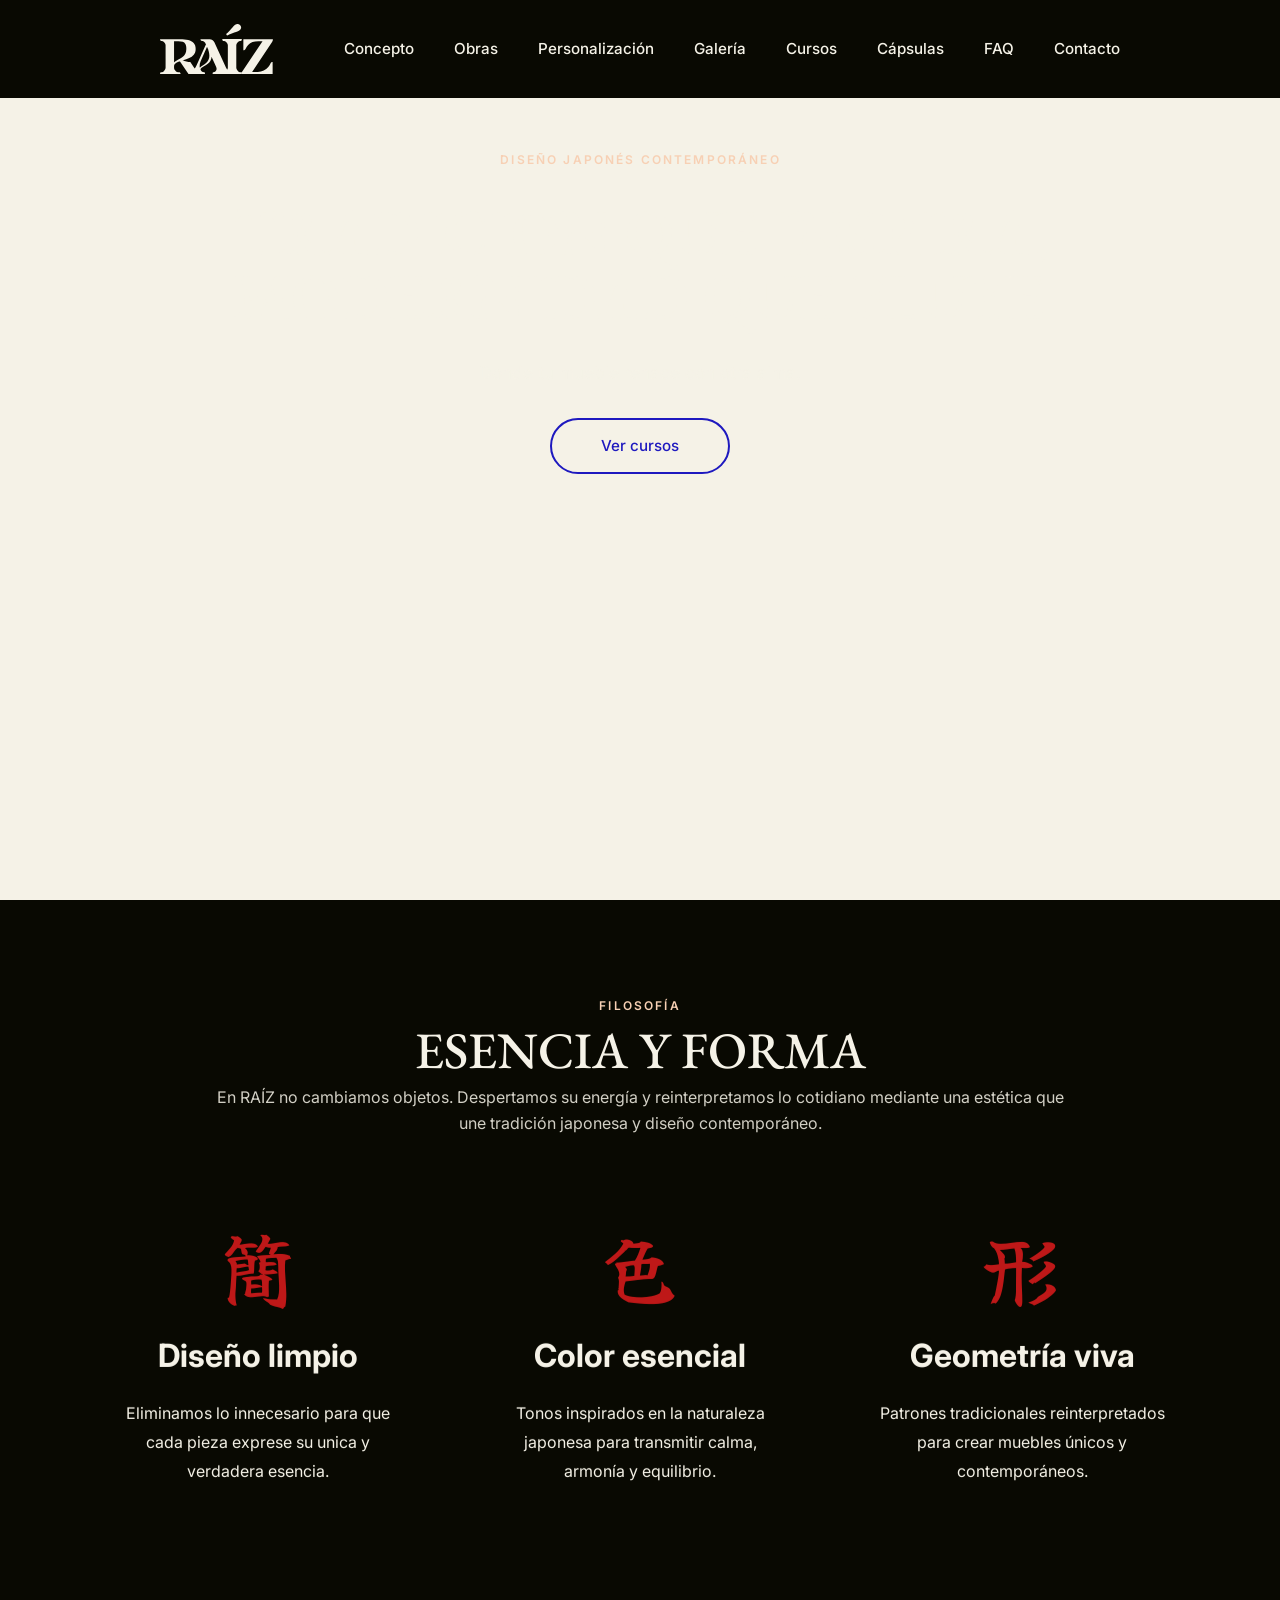
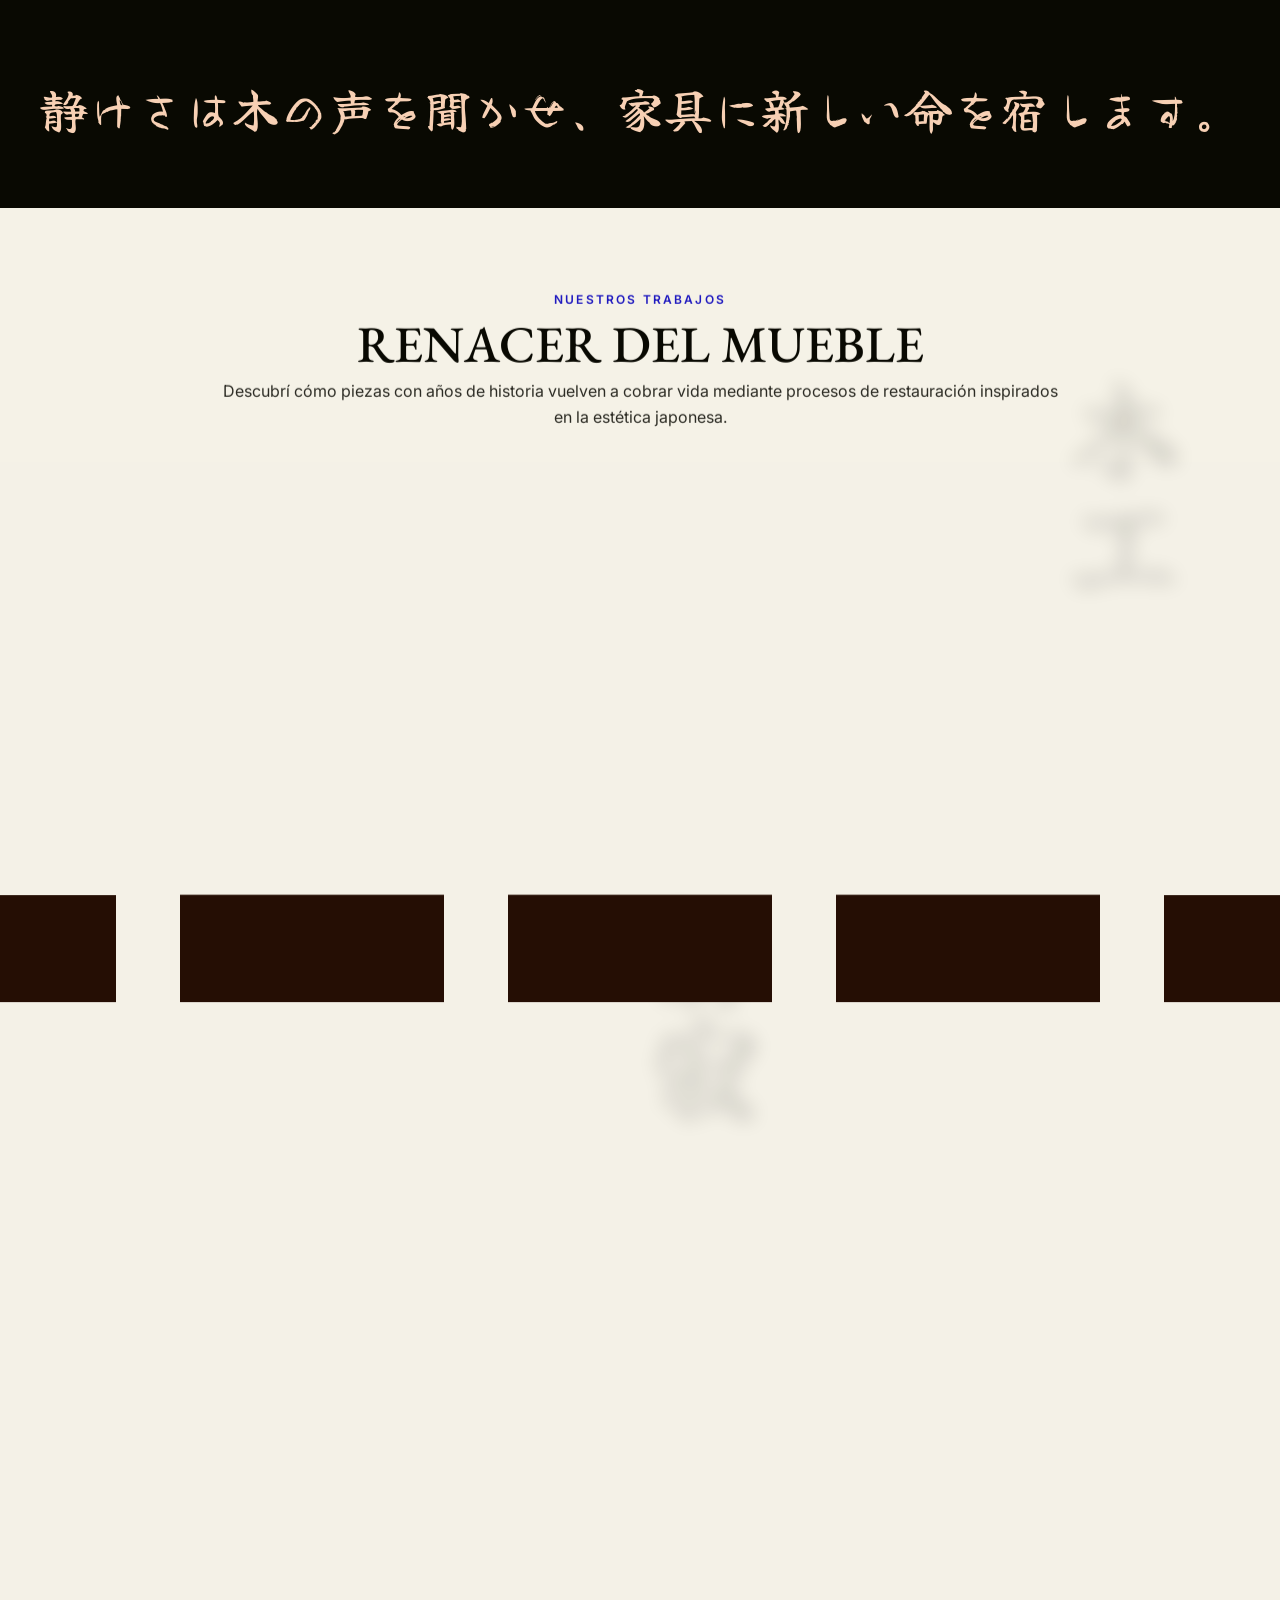
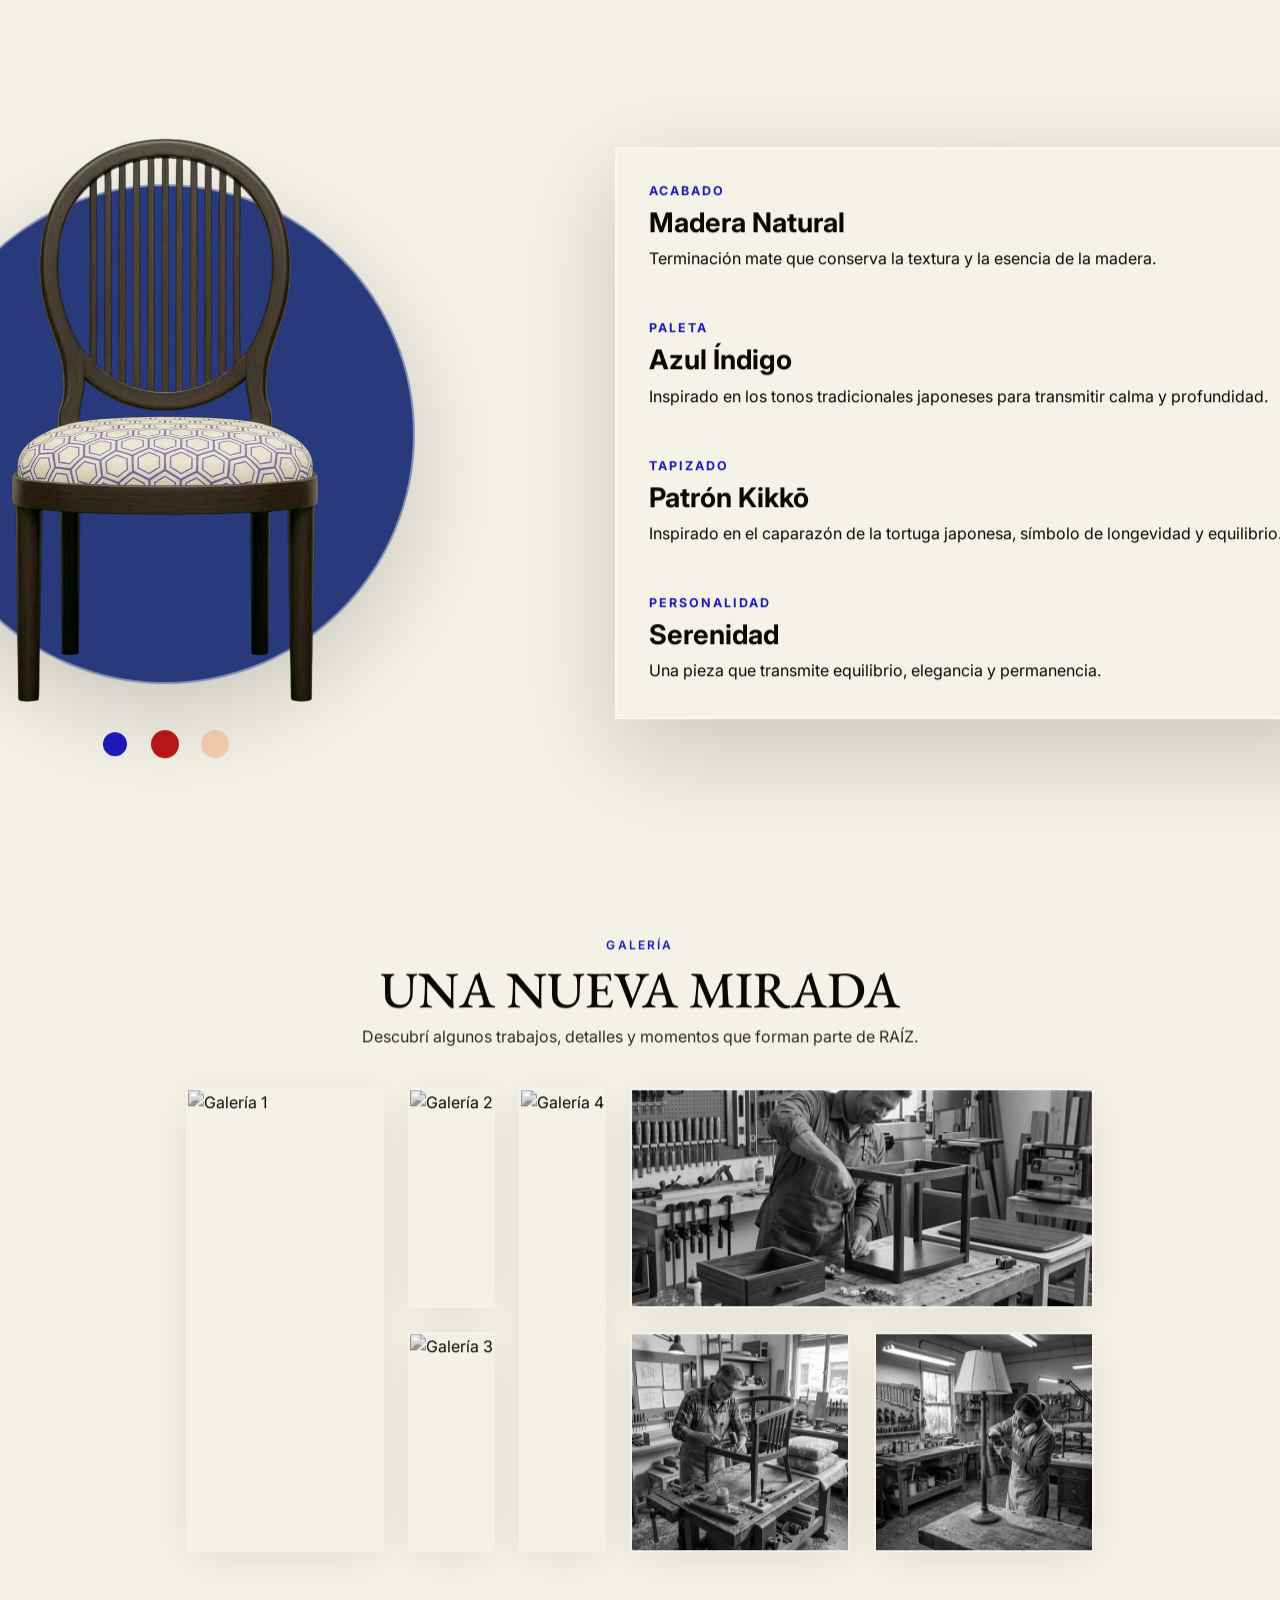
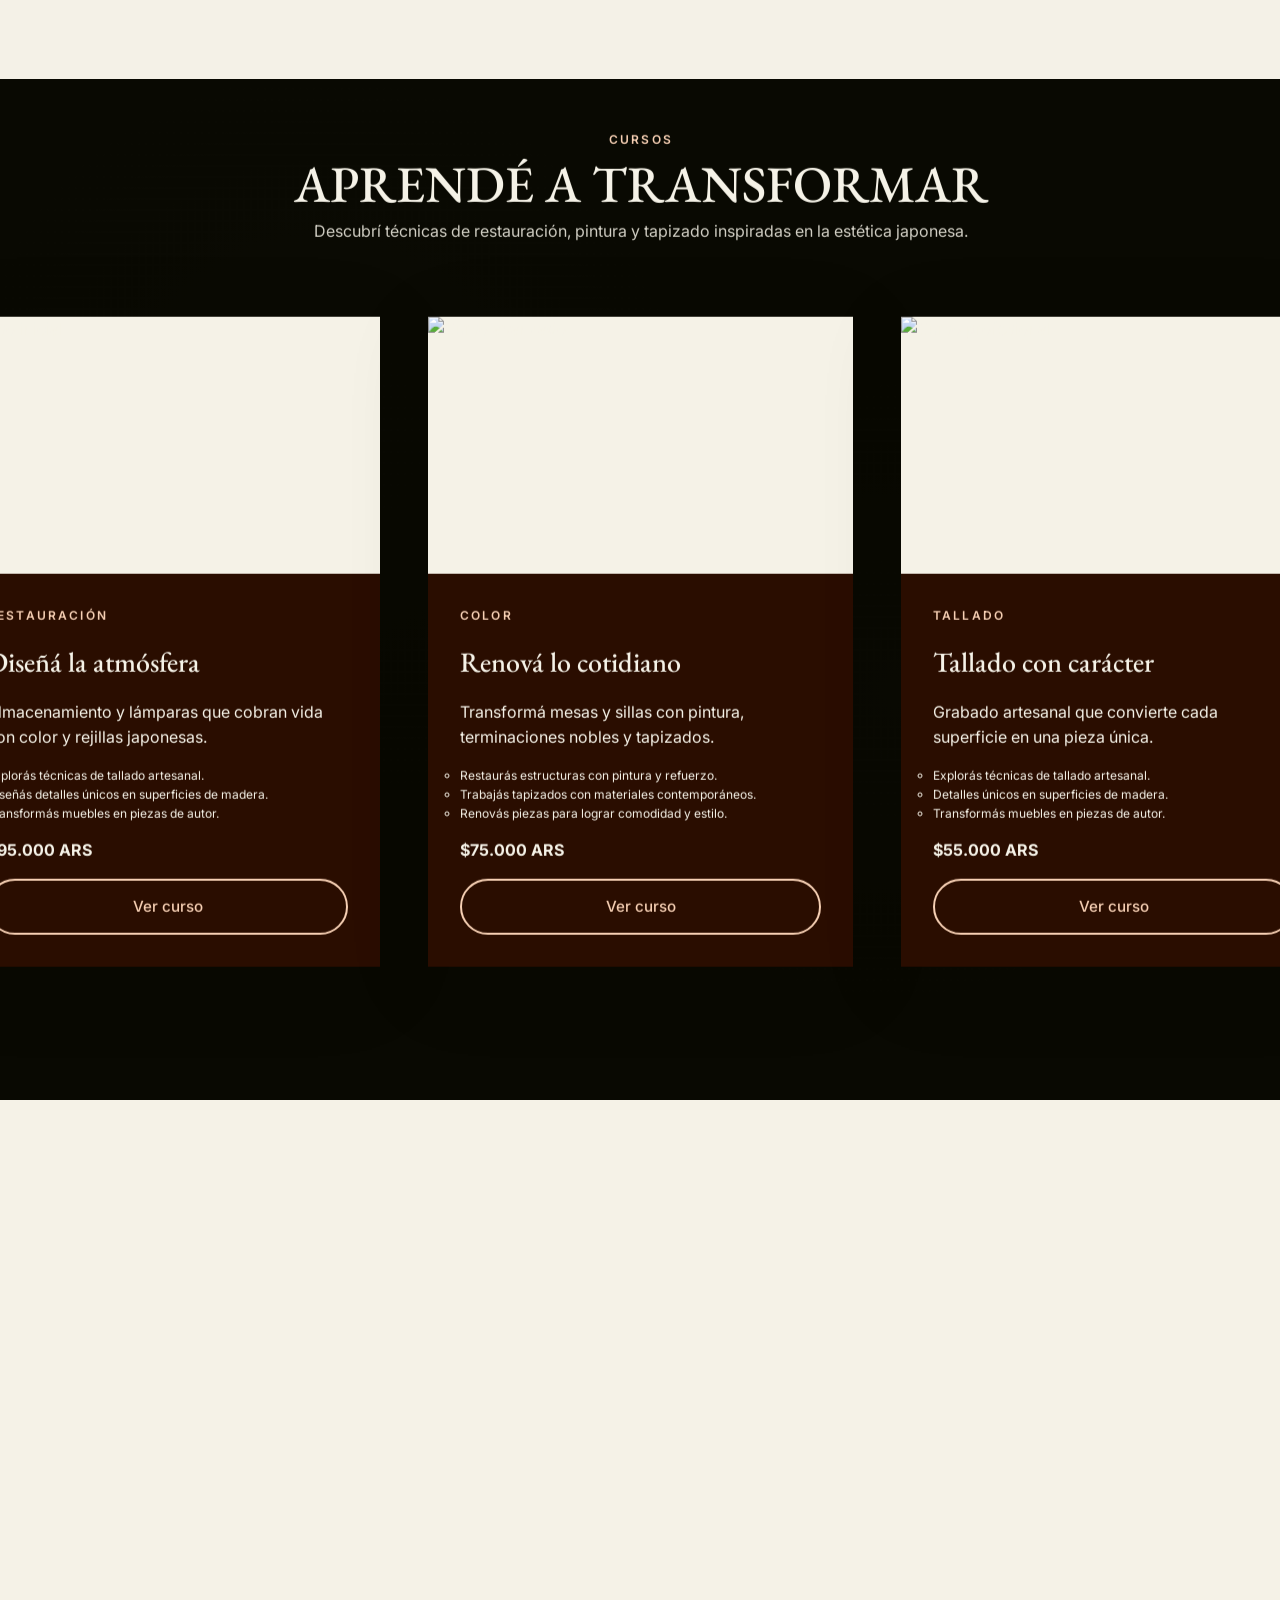
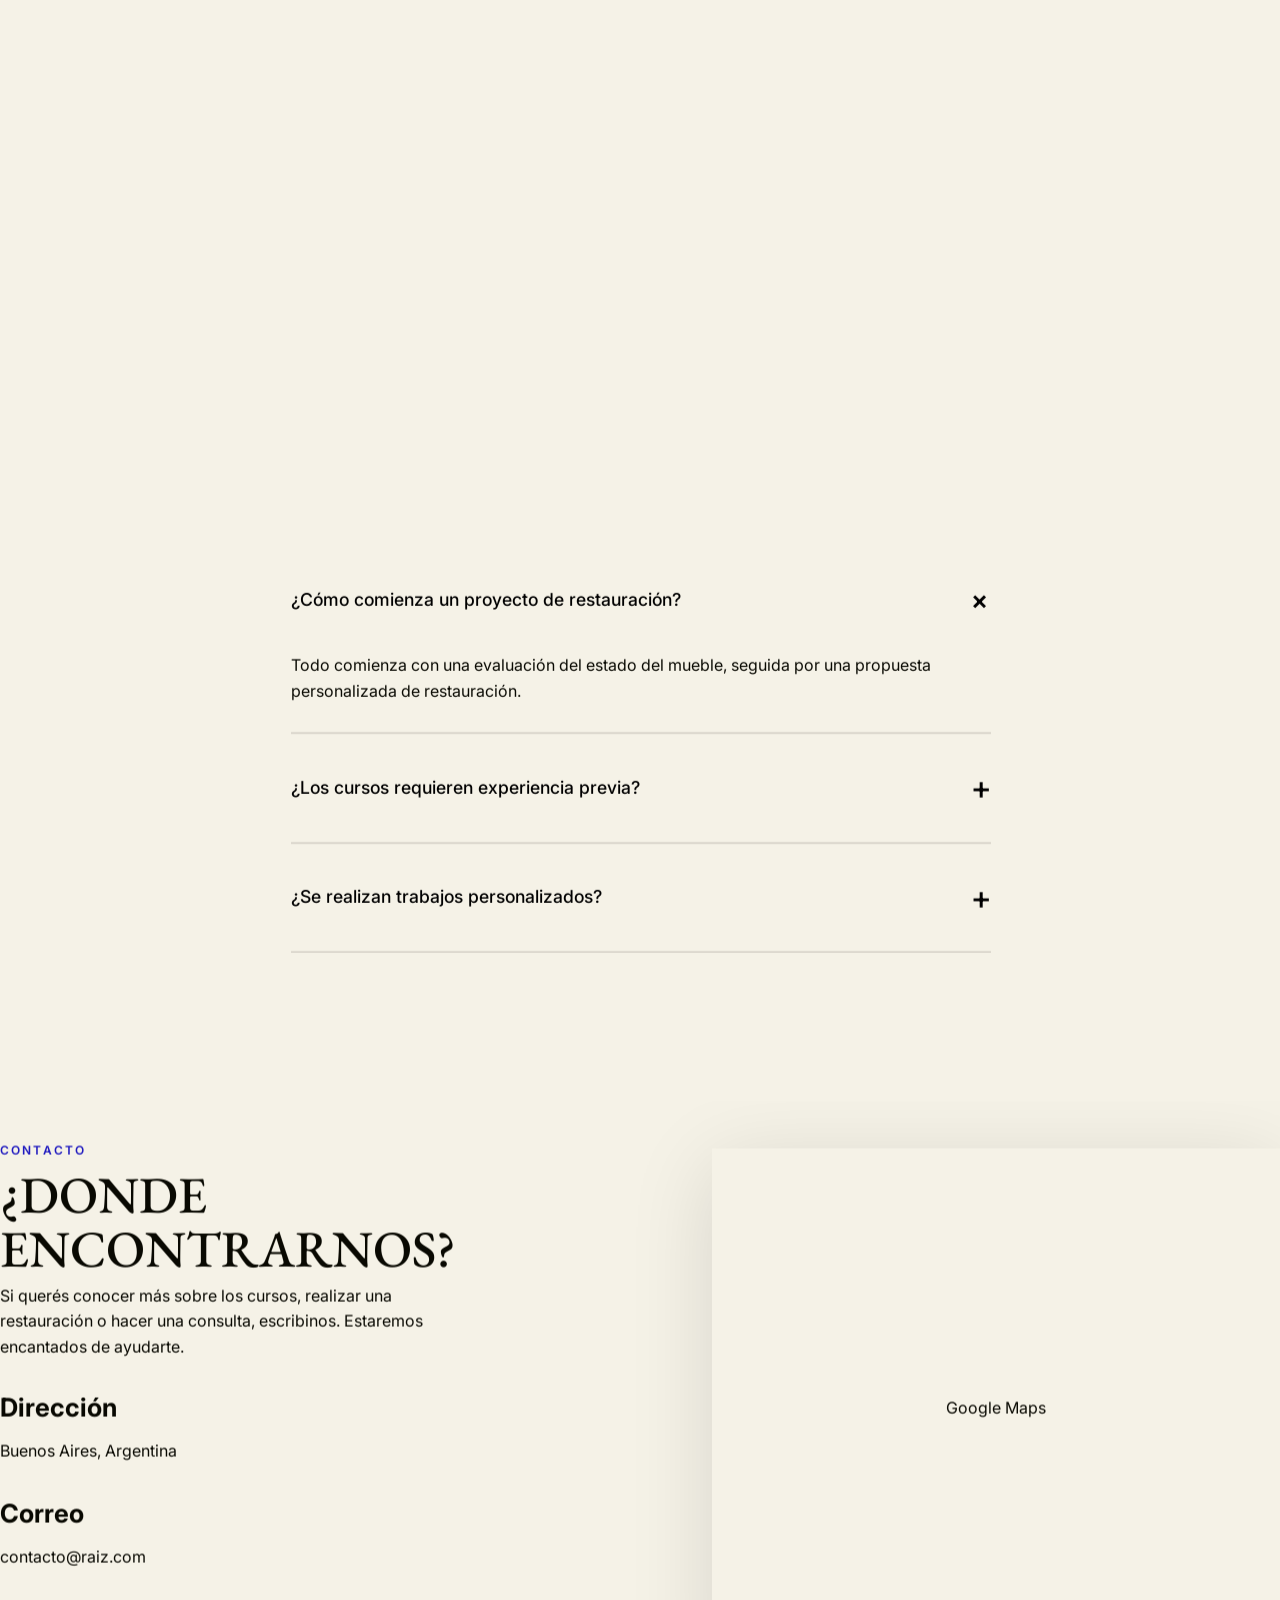
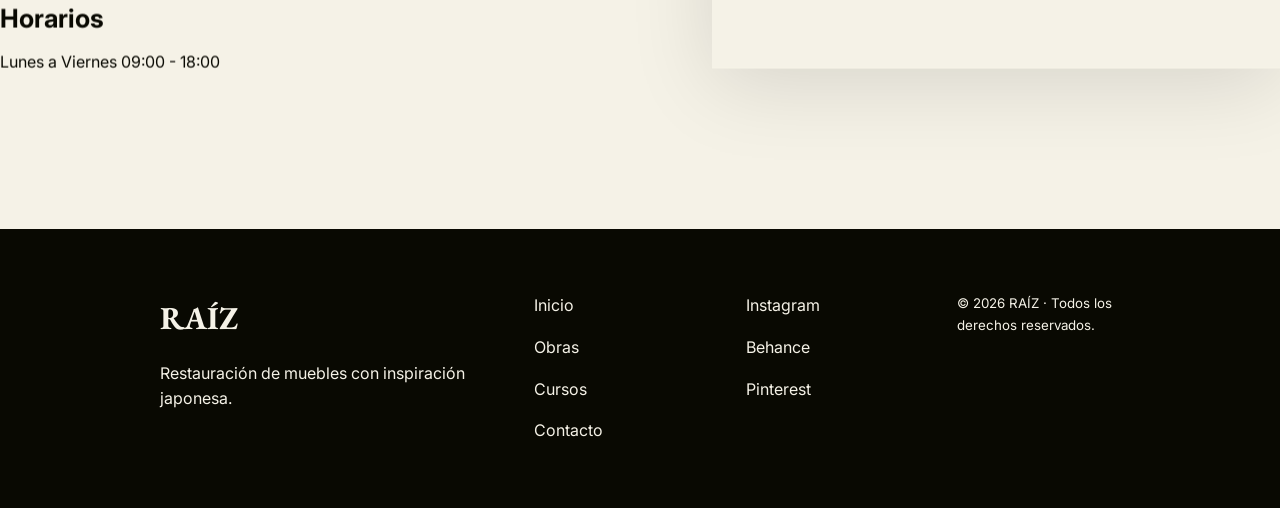
==== commit d277817e: "7/2 Pre entrega no funciona el js del detalle" ====
--- a/index.html
+++ b/index.html
@@ -3,24 +3,47 @@
 
 <head>
 
-    <!-- ==========================================
-                    CONFIGURACIÓN
-    =========================================== -->
+    <!--==================================================
+                        META
+    ===================================================-->
 
     <meta charset="UTF-8">
 
-    <meta name="viewport"
+    <meta
+        name="viewport"
         content="width=device-width, initial-scale=1.0">
 
-    <title>RAÍZ | Tradición que inspira</title>
-
-    <meta name="description"
-        content="Transformá tus muebles con inspiración japonesa.">
+    <meta
+        name="description"
+        content="RAÍZ · Restauración de muebles con inspiración japonesa.">
+
+    <title>RAÍZ | Restauración de muebles</title>
+
+
+
+    <!--==================================================
+                        FONTS
+    ===================================================-->
+
+    <link rel="preconnect" href="https://fonts.googleapis.com">
+
+    <link rel="preconnect" href="https://fonts.gstatic.com" crossorigin>
+
+    <link
+        href="https://fonts.googleapis.com/css2?family=EB+Garamond:wght@400;500;600;700&family=Inter:wght@300;400;500;600;700&display=swap"
+        rel="stylesheet">
+
         <link rel="preconnect" href="https://fonts.googleapis.com">
 
 <link rel="preconnect" href="https://fonts.gstatic.com" crossorigin>
 
-<link href="https://fonts.googleapis.com/css2?family=Cormorant+Garamond:wght@400;500;600;700&family=Inter:wght@300;400;500;600;700&display=swap" rel="stylesheet">
+<link href="https://fonts.googleapis.com/css2?family=Yuji+Boku&display=swap" rel="stylesheet">
+
+
+
+    <!--==================================================
+                        CSS
+    ===================================================-->
 
     <link rel="stylesheet" href="style.css">
 
@@ -30,226 +53,248 @@
 
 
 
-    <!-- ==========================================
-                    HEADER
-    =========================================== -->
-
-    <header class="header">
-
-        <div class="container">
-
-            <div class="header-content">
-
-                <!-- Logo -->
-
-                <a href="#hero" class="logo">
-
-                    <img class="logoimagen" src="imagenes/hero/marca.svg" alt="">
+<!--==================================================
+                        HEADER
+===================================================-->
+
+<header
+    id="header"
+    class="header">
+
+    <div class="container">
+
+        <a
+            href="#hero"
+            class="logo">
+
+            <img class="logoimagen" src="imagenes/hero/marca.svg" alt="">
+
+        </a>
+
+
+
+        <nav
+            class="nav"
+            aria-label="Navegación principal">
+
+            <ul class="nav-list">
+
+                <li class="nav-item">
+
+                    <a
+                        href="#concept"
+                        class="nav-link">
+
+                        Concepto
+
+                    </a>
+
+                </li>
+
+                <li class="nav-item">
+
+                    <a
+                        href="#works"
+                        class="nav-link">
+
+                        Obras
+
+                    </a>
+
+                </li>
+
+                <li class="nav-item">
+
+                    <a
+                        href="#customization"
+                        class="nav-link">
+
+                        Personalización
+
+                    </a>
+
+                </li>
+
+                <li class="nav-item">
+
+                    <a
+                        href="#gallery"
+                        class="nav-link">
+
+                        Galería
+
+                    </a>
+
+                </li>
+
+                <li class="nav-item">
+
+                    <a
+                        href="#courses"
+                        class="nav-link">
+
+                        Cursos
+
+                    </a>
+
+                </li>
+
+                <li class="nav-item">
+
+                    <a
+                        href="#capsule"
+                        class="nav-link">
+
+                        Cápsulas 
+
+                    </a>
+
+                </li>
+
+                <li class="nav-item">
+
+                    <a
+                        href="#faq"
+                        class="nav-link">
+
+                        FAQ
+
+                    </a>
+
+                </li>
+
+                <li class="nav-item">
+
+                    <a
+                        href="#contact"
+                        class="nav-link">
+
+                        Contacto
+
+                    </a>
+
+                </li>
+
+            </ul>
+
+        </nav>
+
+    </div>
+
+</header>
+
+
+
+<main>
+
+
+
+<!--==================================================
+                        HERO
+===================================================-->
+
+<section
+    id="hero"
+    class="hero">
+
+    <div class="hero-background depth-header">
+
+        <img
+            src="imagenes/hero/fondohero.png"
+            alt="Mueble restaurado"
+            class="hero-image depth-header">
+
+    </div>
+
+
+
+    <div class="container">
+
+        <div class="hero-content depth-header">
+
+            <span class="section-tag-hero depth-header">
+
+                DISEÑO JAPONÉS CONTEMPORÁNEO
+
+            </span>
+
+
+
+            <h1 class="hero-title depth-content">
+                    TRADICIÓN QUE INSPIRA,
+                    <br>
+                    MODERNIDAD QUE FLUYE
+
+            </h1>
+
+
+
+            <p class="hero-description depth-content">
+
+                Donde tu mueble renace con otra alma.
+
+            </p>
+
+                <a
+                    href="#courses"
+                    class="button button-primary">
+
+                    Ver cursos
 
                 </a>
 
-
-
-                <!-- Navegación -->
-
-                <nav class="navigation">
-
-                    <a href="#concepto">Concepto</a>
-
-                    <a href="#works">Obras</a>
-
-                    <a href="#personalizacion">Personalización</a>
-
-                    <a href="#galeria">Galería</a>
-
-                    <a href="#cursos">Cursos</a>
-
-                    <a href="#contacto">Contacto</a>
-
-                </nav>
-
             </div>
 
         </div>
 
-    </header>
-
-
-
-
-
-    <!-- ==========================================
-                        HERO
-    =========================================== -->
-
-    <section class="section hero" id="hero">
-
-        <!-- ======================================
-                PALABRAS JAPONESAS
-                (Parallax con JS)
-        ======================================= -->
-
-        <div class="hero-background">
-
-            <span class="jp-word1 layer-1">
-
-                ものづくり
+    </div>
+
+</section>
+
+<!--==================================================
+                    CONCEPTO
+===================================================-->
+
+<section
+    id="concept"
+    class="section section-dark reveal">
+
+    <div class="container2 reveal">
+
+        <div class="section-header reveal depth-headere">
+
+            <span class="section-tag">
+
+                FILOSOFÍA
 
             </span>
 
-            <span class="jp-word2 layer-2">
-
-                一期一会
-
-            </span>
-
-            <span class="jp-word3 layer-3">
-
-                温故知新
-
-            </span>
+            <h2 class="section-title">
+
+                ESENCIA Y FORMA
+
+            </h2>
+
+            <p class="section-description">
+
+                En RAÍZ no cambiamos objetos.
+                Despertamos su energía y reinterpretamos
+                lo cotidiano mediante una estética que
+                une tradición japonesa y diseño contemporáneo.
+
+            </p>
 
         </div>
 
-
-
-
-
-        <div class="container">
-
-            <div class="hero-container">
-
-                <!-- ==========================
-                        TEXTO
-                =========================== -->
-
-                <div class="hero-content">
-
-                    <span class="hero-tag">
-
-                        DISEÑO JAPONÉS CONTEMPORÁNEO
-
-                    </span>
-
-
-
-                    <h1 class="hero-title"
-                    data-parallax=".12">
-
-                        TRADICIÓN QUE INSPIRA,
-                        <br>
-                        MODERNIDAD QUE FLUYE
-
-                    </h1>
-
-
-
-                    <p class="hero-description"
-                    data-parallax=".08">
-
-                        Donde tu mueble renace
-                        con otra alma.
-
-                    </p>
-
-
-
-                    <div class="hero-buttons"
-                    data-parallax=".05">
-
-                        <a href="#personalizacion"
-                            class="button button-primary">
-
-                            Transformá tu mueble
-
-                        </a>
-
-
-
-                        <a href="#cursos"
-                            class="button button-secondary">
-
-                            Ver cursos
-
-                        </a>
-
-                    </div>
-
-                </div>
-
-            </div>
-
-        </div>
-
-    </section>
-
-        <!-- ==========================================
-                    CONCEPTO
-    =========================================== -->
-
-    <section class="section concept reveal" id="concepto">
-
-        <div class="jp-background">
-
-    <span
-        class="jp-word1 layer-1"
-        data-parallax=".17">
-
-        職人
-
-    </span>
-
-</div>
-
-        <div class="container">
-
-            <div class="section-header">
-
-                <span class="section-label">
-
-                    FILOSOFÍA
-
-                </span>
-
-                <h2 class="section-title-concept"
-                data-parallax=".05">
-
-                    LA ESENCIA DETRÁS DE LA FORMA
-
-                </h2>
-
-                <p class="section-description-concept">
-
-                    En RAÍZ no cambiamos objetos.
-                    Despertamos su energía y reinterpretamos
-                    lo cotidiano mediante una estética que
-                    une tradición japonesa y diseño contemporáneo.
-
-                </p>
-
-            </div>
-
-            
-
-
-
-
-
-            <div class="concept-grid reveal">
+        <div class="concept-grid reveal depth-content">
 
                 <!-- ==========================
                         TARJETA 1
                 =========================== -->
 
-                <article class="glass-card concept-card">
-
-                    <div class="concept-icon">
-
-                        <!-- Ícono -->
-
-                    </div>
-
-                    <span class="concept-japanese">
+                <article class="concept-card reveal">
+
+                    <span class="concept-japanese concept-icon">
 
                         簡
 
@@ -265,29 +310,19 @@
 
                         Eliminamos lo innecesario
                         para que cada pieza
-                        exprese su verdadera esencia.
+                        exprese su unica y verdadera esencia.
 
                     </p>
 
                 </article>
-
-
-
-
 
                 <!-- ==========================
                         TARJETA 2
                 =========================== -->
 
-                <article class="glass-card concept-card">
-
-                    <div class="concept-icon">
-
-                        <!-- Ícono -->
-
-                    </div>
-
-                    <span class="concept-japanese">
+                <article class="concept-card reveal">
+
+                    <span class="concept-japanese concept-icon">
 
                         色
 
@@ -310,23 +345,13 @@
 
                 </article>
 
-
-
-
-
                 <!-- ==========================
                         TARJETA 3
                 =========================== -->
 
-                <article class="glass-card concept-card">
-
-                    <div class="concept-icon">
-
-                        <!-- Ícono -->
-
-                    </div>
-
-                    <span class="concept-japanese">
+                <article class="concept-card reveal">
+
+                    <span class="concept-japanese concept-icon">
 
                         形
 
@@ -350,49 +375,76 @@
 
             </div>
 
+    </div>
+
+</section>
+
+
+
+<!--==================================================
+                    SEPARADOR
+===================================================-->
+
+<section
+    id="separator"
+    class="separator reveal">
+
+    <div class="container depth-content">
+
+        <div class="separator-text">
+
+            <span class="separator-japanese">
+
+                静けさは木の声を聞かせ、家具に新しい命を宿します。
+
+            </span>
+
+            <span class="separator-spanish">
+
+                La serenidad deja oír la voz de la madera y otorga nueva vida a los muebles.
+
+            </span>
+
         </div>
 
-                <!-- Indicador de scroll -->
-
-        <button class="scroll-indicator"
-            aria-label="Ir a la siguiente sección">
-
-            <span></span>
-
-        </button>
-
-    </section>
-
-
-
-<!-- ========================================= -->
-<!-- FONDO COMPARTIDO -->
-<!-- ========================================= -->
-
-<section class="showcase-background">
+    </div>
+
+</section>
+
+
+
+<!--==================================================
+            FONDO COMPARTIDO
+===================================================-->
+
+<section
+    class="content-background shared-background">
+
+    <div class="jp-background depth-japanese">
+
+    <span class="jp-word jp-word-1">侘寂</span>
+
+    <span class="jp-word jp-word-2">木工</span>
+
+    <span class="jp-word jp-word-3">静寂</span>
+
+    <span class="jp-word jp-word-4">職人</span>
+
+    <span class="jp-word jp-word-5">自然</span>
+
+    </div>
+
 <!--==================================================
                     OBRAS
 ===================================================-->
 
 <section
     id="works"
-    class="works section">
-
-    <div class="jp-background">
-
-        <span
-            class="jp-word"
-            data-parallax=".12">
-
-            匠の技
-
-        </span>
-
-    </div>
-
-    <div class="container">
-
-        <div class="section-header">
+    class="section works reveal">
+
+    <div class="container2">
+
+        <div class="section-header reveal depth-header">
 
             <span class="section-tag">
 
@@ -402,8 +454,7 @@
 
             <h2 class="section-title">
 
-                Cada mueble tiene una
-                segunda historia.
+                RENACER DEL MUEBLE
 
             </h2>
 
@@ -411,52 +462,159 @@
 
                 Descubrí cómo piezas con años de historia vuelven a cobrar vida
                 mediante procesos de restauración inspirados en la estética japonesa.
-
             </p>
 
         </div>
 
-        <div class="works-showcase">
-
-                        <article
-                class="work-card"
-                data-work="0">
-
-                <div class="work-inner">
-
-                    <!-- FRENTE -->
-
-                    <div class="work-front">
+
+
+        <div class="works-grid reveal depth-content">
+
+
+
+
+<!--==================================================
+                    OBRA 01
+===================================================-->
+
+            <article
+                class="card work-card"
+                data-work="1">
+
+                <div class="card-inner">
+
+                    <div class="card-front">
+
+                        <span class="card-number jp-wordcard">
+
+                            壱
+
+                        </span>
 
                         <img
-                            class="work-image image-old"
-                            src="imagenes/muebles/viejos/armario_viejo.png"
-                            alt="Horizon antes">
+
+                        class="card-image"
+
+                        data-before="imagenes/muebles/viejos/armario_viejo.webp"
+
+                        data-after="imagenes/muebles/nuevos/armario_nuevo.webp" 
+
+                        src="imagenes/muebles/viejos/armario_viejo.webp">
+
+                        <div class="card-overlay"></div>
+
+                        <div class="card-content">
+
+                            <span class="card-tag">
+
+                                Kioku no Kura
+
+                            </span>
+
+                            <h3 class="card-title">
+
+                                Almacén de memorias
+
+                            </h3>
+
+                            <p class="card-subtitle">
+
+                                 Renacer y función
+
+                            </p>
+
+                        </div>
+
+                    </div>
+
+                    <div class="card-back">
+
+                        <span class="card-number">
+
+                            01
+
+                        </span>
+
+                        <span class="card-tag">
+
+                            Kioku no Kura
+
+                        </span>
+
+                        <h3 class="card-title">
+
+                            Almacén de memorias
+
+                        </h3>
+
+                        <p class="card-subtitle">
+
+                             Renacer y función
+
+                        </p>
+
+                        <p class="card-description2">
+
+                            Un armario sólido que guarda la memoria de lo antiguo y se reinventa con planos claros y detalles vibrantes para el presente.
+
+                        </p>
+
+                    </div>
+
+                </div>
+
+            </article>
+
+
+
+
+<!--==================================================
+                    OBRA 02
+===================================================-->
+
+            <article
+                class="card work-card"
+                data-work="2">
+
+                <div class="card-inner">
+
+                    <div class="card-front">
+
+                        <span class="card-number jp-wordcard">
+
+                            弐
+
+                        </span>
 
                         <img
-                            class="work-image image-new"
-                            src="imagenes/muebles/nuevos/armario_nuevo.png"
-                            alt="Horizon restaurada">
-
-                        <div class="work-gradient"></div>
-
-                        <div class="work-content">
-
-                            <span class="work-category">
-
-                                RESTAURACIÓN
+
+                        class="card-image"
+
+                        data-before="imagenes/muebles/viejos/lampara_viejo.webp"
+
+                        data-after="imagenes/muebles/nuevos/lampara_nuevo.webp" 
+
+                        src="imagenes/muebles/viejos/lampara_viejo.webp">
+
+                        <div class="card-overlay"></div>
+
+                        <div class="card-content">
+
+                            <span class="card-tag">
+
+                                Hikari no Michi
 
                             </span>
 
-                            <h3 class="work-title">
-
-                                Horizon
+                            <h3 class="card-title">
+
+                                Camino de la luz
 
                             </h3>
 
-                            <p class="work-preview">
-
-                                Una pieza restaurada inspirada en la simplicidad japonesa.
+                            <p class="card-subtitle">
+
+                                Lo antiguo y lo nuevo
 
                             </p>
 
@@ -464,35 +622,37 @@
 
                     </div>
 
-                    <!-- DORSO -->
-
-                    <div class="work-back">
-
-                        <span class="work-number">
-
-                            01
+                    <div class="card-back">
+
+                        <span class="card-number">
+
+                            02
 
                         </span>
 
-                        <h3>
-
-                            Horizon
+                        <span class="card-tag">
+
+                            Hikari no Michi
+
+                        </span>
+
+                        <h3 class="card-title">
+
+                            Camino de la luz
 
                         </h3>
 
-                        <p>
-
-                            Cada restauración nace del respeto por la historia del objeto.
-                            La intervención busca conservar su esencia mientras incorpora
-                            una nueva identidad inspirada en la estética japonesa.
+                        <p class="card-subtitle">
+
+                            Lo antiguo y lo nuevo
 
                         </p>
 
-                        <button class="button button-secondary">
-
-                            Ver proyecto
-
-                        </button>
+                        <p class="card-description2">
+
+                             Una lámpara que respeta su base histórica y se transforma con tonos modernos, iluminando con serenidad y contraste contemporáneo.
+
+                        </p>
 
                     </div>
 
@@ -500,88 +660,6 @@
 
             </article>
 
-            
-
-            <!--==================================================
-                    OBRA 02
-===================================================-->
-
-<article
-    class="work-card"
-    data-work="1">
-
-    <div class="work-inner">
-
-        <div class="work-front">
-
-            <img
-                class="work-image image-old"
-                src="imagenes/muebles/viejos/lampara_viejo.png"
-                alt="Akari antes">
-
-            <img
-                class="work-image image-new"
-                src="imagenes/muebles/nuevos/lampara_nuevo.png"
-                alt="Akari restaurada">
-
-            <div class="work-gradient"></div>
-
-            <div class="work-content">
-
-                <span class="work-category">
-
-                    COLOR
-
-                </span>
-
-                <h3 class="work-title">
-
-                    Akari
-
-                </h3>
-
-                <p class="work-preview">
-
-                    Inspirada en la calidez y la luz de los interiores japoneses.
-
-                </p>
-
-            </div>
-
-        </div>
-
-        <div class="work-back">
-
-            <span class="work-number">
-
-                02
-
-            </span>
-
-            <h3>
-
-                Akari
-
-            </h3>
-
-            <p>
-
-                Una restauración que combina nuevas paletas de color con materiales nobles,
-                logrando una pieza equilibrada entre tradición y diseño contemporáneo.
-
-            </p>
-
-            <button class="button button-secondary">
-
-                Ver proyecto
-
-            </button>
-
-        </div>
-
-    </div>
-
-</article>
 
 
 
@@ -589,307 +667,441 @@
                     OBRA 03
 ===================================================-->
 
-<article
-    class="work-card"
-    data-work="2">
-
-    <div class="work-inner">
-
-        <div class="work-front">
-
-            <img
-                class="work-image image-old"
-                src="imagenes/muebles/viejos/sillon_viejo.png"
-                alt="Kikkō antes">
-
-            <img
-                class="work-image image-new"
-                src="imagenes/muebles/nuevos/sillon_nuevo.png"
-                alt="Kikkō restaurada">
-
-            <div class="work-gradient"></div>
-
-            <div class="work-content">
-
-                <span class="work-category">
-
-                    TAPIZADO
-
-                </span>
-
-                <h3 class="work-title">
-
-                    Kikkō
-
-                </h3>
-
-                <p class="work-preview">
-
-                    Geometría tradicional reinterpretada para el mobiliario.
-
-                </p>
-
-            </div>
-
-        </div>
-
-        <div class="work-back">
-
-            <span class="work-number">
-
-                03
-
-            </span>
-
-            <h3>
-
-                Kikkō
-
-            </h3>
-
-            <p>
-
-                Inspirada en el patrón hexagonal japonés, esta restauración resalta
-                la precisión artesanal y el valor de cada detalle.
-
-            </p>
-
-            <button class="button button-secondary">
-
-                Ver proyecto
-
-            </button>
-
-        </div>
-
-    </div>
-
-</article>
-
-
-
-<!--==================================================
+            <article
+                class="card work-card active"
+                data-work="3">
+
+                <div class="card-inner">
+
+                    <div class="card-front">
+
+                        <span class="card-number jp-wordcard">
+
+                            参
+
+                        </span>
+
+                        <img
+
+                        class="card-image"
+
+                        data-before="imagenes/muebles/viejos/mesita_viejo.webp"
+
+                        data-after="imagenes/muebles/nuevos/mesita_nuevo.webp" 
+
+                        src="imagenes/muebles/viejos/mesita_viejo.webp">
+
+                        <div class="card-overlay"></div>
+
+                        <div class="card-content">
+
+                            <span class="card-tag">
+
+                                Shizuka na Shunkan
+
+                            </span>
+
+                            <h3 class="card-title">
+
+                                Instante silencioso
+
+                            </h3>
+
+                            <p class="card-subtitle">
+
+                                Función y belleza
+
+                            </p>
+
+                        </div>
+
+                    </div>
+
+                    <div class="card-back">
+
+                        <span class="card-number">
+
+                            03
+
+                        </span>
+
+                        <span class="card-tag">
+
+                            Shizuka na Shunkan
+
+                        </span>
+
+                        <h3 class="card-title">
+
+                            Instante silencioso
+
+                        </h3>
+
+                        <p class="card-subtitle">
+
+                            Función y belleza
+
+                        </p>
+
+                        <p class="card-description2">
+
+                           Una mesita de luz cotidiana transformada en pieza delicada y moderna, que aporta intimidad y estilo con cada detalle.
+
+                        </p>
+
+                    </div>
+
+                </div>
+
+            </article>
+
+            <!--==================================================
                     OBRA 04
 ===================================================-->
 
-<article
-    class="work-card"
-    data-work="3">
-
-    <div class="work-inner">
-
-        <div class="work-front">
-
-            <img
-                class="work-image image-old"
-                src="imagenes/muebles/viejos/silla_viejo.png"
-                alt="Nagare antes">
-
-            <img
-                class="work-image image-new"
-                src="imagenes/muebles/nuevos/silla_nuevo.png"
-                alt="Nagare restaurada">
-
-            <div class="work-gradient"></div>
-
-            <div class="work-content">
-
-                <span class="work-category">
-
-                    DISEÑO
-
-                </span>
-
-                <h3 class="work-title">
-
-                    Nagare
-
-                </h3>
-
-                <p class="work-preview">
-
-                    Líneas suaves inspiradas en el movimiento del agua.
-
-                </p>
-
-            </div>
-
-        </div>
-
-        <div class="work-back">
-
-            <span class="work-number">
-
-                04
-
-            </span>
-
-            <h3>
-
-                Nagare
-
-            </h3>
-
-            <p>
-
-                Un proyecto donde la restauración busca transmitir serenidad mediante
-                formas fluidas, texturas naturales y una composición minimalista.
-
-            </p>
-
-            <button class="button button-secondary">
-
-                Ver proyecto
-
-            </button>
-
-        </div>
-
-    </div>
-
-</article>
+            <article
+                class="card work-card"
+                data-work="4">
+
+                <div class="card-inner">
+
+                    <div class="card-front">
+
+                        <span class="card-number jp-wordcard">
+
+                            肆
+
+                        </span>
+
+                        <img
+
+                        class="card-image"
+
+                        data-before="imagenes/muebles/viejos/silla_viejo.webp"
+
+                        data-after="imagenes/muebles/nuevos/silla_nuevo.webp"
+
+                        src="imagenes/muebles/viejos/silla_viejo.webp">
+
+                        <div class="card-overlay"></div>
+
+                        <div class="card-content">
+
+                            <span class="card-tag">
+
+                                Wa no Za
+
+                            </span>
+
+                            <h3 class="card-title">
+
+                                Asiento de armonía
+
+                            </h3>
+
+                            <p class="card-subtitle">
+
+                                Silencio y equilibrio
+
+                            </p>
+
+                        </div>
+
+                    </div>
+
+                    <div class="card-back">
+
+                        <span class="card-number">
+
+                            04
+
+                        </span>
+
+                        <span class="card-tag">
+
+                           Wa no Za
+
+                        </span>
+
+                        <h3 class="card-title">
+
+                            Asiento de armonía
+
+                        </h3>
+
+                        <p class="card-subtitle">
+
+                            Cómoda de Roble
+
+                        </p>
+
+                        <p class="card-description2">
+
+                            Una silla que conserva la esencia artesanal de la madera y se renueva con acabados claros, transmitiendo ligereza y calma en cada uso.
+
+                        </p>
+
+                    </div>
+
+                </div>
+
+            </article>
+
+
 
 <!--==================================================
                     OBRA 05
 ===================================================-->
 
-<article
-    class="work-card"
-    data-work="4">
-
-    <div class="work-inner">
-
-        <div class="work-front">
-
-            <img
-                class="work-image image-old"
-                src="imagenes/muebles/viejos/mesita_viejo.png"
-                alt="Asanoha antes">
-
-            <img
-                class="work-image image-new"
-                src="imagenes/muebles/nuevos/mesita_nuevo.png"
-                alt="Asanoha restaurada">
-
-            <div class="work-gradient"></div>
-
-            <div class="work-content">
-
-                <span class="work-category">
-
-                    COLECCIÓN
-
-                </span>
-
-                <h3 class="work-title">
-
-                    Asanoha
+            <article
+                class="card work-card"
+                data-work="5">
+
+                <div class="card-inner">
+
+                    <div class="card-front">
+
+                        <span class="card-number jp-wordcard">
+
+                            伍
+
+                        </span>
+
+                        <img
+
+                        class="card-image"
+
+                        data-before="imagenes/muebles/viejos/sillon_viejo.webp"
+
+                        data-after="imagenes/muebles/nuevos/sillon_nuevo.webp" 
+
+                        src="imagenes/muebles/viejos/sillon_viejo.webp">
+
+                        <div class="card-overlay"></div>
+
+                        <div class="card-content">
+
+                            <span class="card-tag">
+
+                                Yasuragi no Utsuwa
+
+                            </span>
+
+                            <h3 class="card-title">
+
+                                Recipiente de descanso
+
+                            </h3>
+
+                            <p class="card-subtitle">
+
+                                Tradición y confort
+
+                            </p>
+
+                        </div>
+
+                    </div>
+
+                    <div class="card-back">
+
+                        <span class="card-number">
+
+                            05
+
+                        </span>
+
+                        <span class="card-tag">
+
+                            Yasuragi no Utsuwa
+
+                        </span>
+
+                        <h3 class="card-title">
+
+                            Recipiente de descanso
+
+                        </h3>
+
+                        <p class="card-subtitle">
+
+                            Tradición y confort
+
+                        </p>
+
+                        <p class="card-description2">
+
+                            Un sillón restaurado que combina la raíz cálida de lo clásico con tapizados frescos, ofreciendo un descanso profundo y elegante.
+
+                        </p>
+
+                    </div>
+
+                </div>
+
+            </article>
+
+        </div>
+
+    </div>
+
+</section>
+
+<!--==================================================
+                    STATS
+===================================================-->
+
+<section
+    id="stats"
+    class="stats reveal">
+
+    <div class="grid-system light-lines">
+
+    <div class="grid-node"></div>
+
+    <div class="grid-line left">
+        <div class="grid-progress"></div>
+    </div>
+
+    <div class="grid-line right">
+        <div class="grid-progress"></div>
+    </div>
+
+    </div>
+
+    <div class="container">
+
+        <div class="stats-grid">
+
+            <!--==============================
+                    CARD 1
+            ==============================-->
+
+            <article class="glass-card stats-card">
+
+                <h2 class="stats-number">
+
+                    100%
+
+                </h2>
+
+                <h3 class="stats-title">
+
+                    ARTESANAL
 
                 </h3>
 
-                <p class="work-preview">
-
-                    Geometría japonesa aplicada al mobiliario contemporáneo.
+                <p class="stats-text">
+
+                    Cada restauración se realiza
+                    completamente de forma manual.
 
                 </p>
 
-            </div>
+            </article>
+
+
+            <!--==============================
+                    CARD 2
+            ==============================-->
+
+            <article class="glass-card stats-card">
+
+                <h2 class="stats-number">
+
+                    +250
+
+                </h2>
+
+                <h3 class="stats-title">
+
+                    MUEBLES
+
+                </h3>
+
+                <p class="stats-text">
+
+                    Piezas recuperadas
+                    y transformadas con
+                    una nueva identidad.
+
+                </p>
+
+            </article>
+
+
+            <!--==============================
+                    CARD 3
+            ==============================-->
+
+            <article class="glass-card stats-card">
+
+                <h2 class="stats-number">
+
+                    5
+
+                </h2>
+
+                <h3 class="stats-title">
+
+                    COLECCIONES
+
+                </h3>
+
+                <p class="stats-text">
+
+                    Diseños inspirados
+                    en la estética
+                    japonesa contemporánea.
+
+                </p>
+
+            </article>
 
         </div>
 
-        <div class="work-back">
-
-            <span class="work-number">
-
-                05
+    </div>
+
+</section>
+
+
+
+<!--==================================================
+                PERSONALIZACIÓN
+===================================================-->
+
+<section
+    id="customization"
+    class="section customization reveal">
+
+    <div class="container2 reveal">
+
+        <div class="section-header reveal depth-header">
+
+            <span class="section-tag">
+
+                PERSONALIZACIÓN
 
             </span>
 
-            <h3>
-
-                Asanoha
-
-            </h3>
-
-            <p>
-
-                Inspirada en uno de los patrones más representativos de Japón,
-                esta pieza combina equilibrio visual y funcionalidad en una
-                restauración completamente artesanal.
+            <h2 class="section-title">
+
+                TU MUEBLE, TU ESTILO 
+
+            </h2>
+
+            <p class="section-description">
+
+                Elegí una combinación de colores y descubrí cómo cambian el acabado, el tapizado y la personalidad de la pieza.
 
             </p>
 
-            <button class="button button-secondary">
-
-                Ver proyecto
-
-            </button>
-
         </div>
 
-    </div>
-
-</article>
-
-</section>
-
-        <!-- ==========================================
-                PERSONALIZACIÓN
-    =========================================== -->
-
-    <section class="section customization reveal" id="personalizacion">
-
-        <div class="jp-background">
-
-    <span
-        class="jp-word2 layer-2"
-        data-parallax=".17">
-
-        職人
-
-    </span>
-
-</div>
-
-        <div class="container reveal">
-
-            <div class="section-header">
-
-                <span class="section-label">
-
-                    PERSONALIZACIÓN
-
-                </span>
-
-                <h2 class="section-title">
-
-                    TU MUEBLE,
-                    <br>
-                    TU ESTILO
-
-                </h2>
-
-                <p class="section-description">
-
-                    Elegí una combinación de colores y descubrí
-                    cómo cambian el acabado, el tapizado y la
-                    personalidad de la pieza.
-
-                </p>
-
-            </div>
-
-
-
-
-
-            <div class="customization-layout reveal">
-
-                <!-- ==========================
-                        TARJETAS IZQUIERDA
-                =========================== -->
-
-                <div class="custom-column">
+
+        <div class="customization-content reveal depth-content">
+
+                <div class="custom-column reveal">
 
                     <article class="glass-card custom-card">
 
@@ -914,10 +1126,6 @@
                         </p>
 
                     </article>
-
-
-
-
 
                     <article class="glass-card custom-card">
 
@@ -944,81 +1152,6 @@
 
                     </article>
 
-                </div>
-
-
-
-
-
-                <!-- ==========================
-                        PRODUCTO
-                =========================== -->
-
-                <div class="custom-product reveal">
-
-                    <div class="product-display"
-                    data-parallax=".10">
-
-                        <!--
-                            CAMBIAR ESTA IMAGEN
-
-                            El JS cambiará automáticamente
-                            entre silla-azul.png,
-                            silla-roja.png y
-                            silla-dorada.png
-                        -->
-
-                        <img src="imagenes/muebles/azul/silla_azul_1.png"
-                             alt="Silla personalizada"
-                             class="product-image">
-
-                    </div>
-
-
-
-
-
-                    <!-- ======================
-                            BOTONES
-                    ======================= -->
-
-                    <div class="color-selector">
-
-                        <button
-                            class="color-btn active"
-                            data-color="blue"
-                            aria-label="Color azul">
-
-                        </button>
-
-                        <button
-                            class="color-btn"
-                            data-color="red"
-                            aria-label="Color rojo">
-
-                        </button>
-
-                        <button
-                            class="color-btn"
-                            data-color="gold"
-                            aria-label="Color dorado">
-
-                        </button>
-
-                    </div>
-
-                </div>
-
-
-
-
-
-                <!-- ==========================
-                        TARJETAS DERECHA
-                =========================== -->
-
-                <div class="custom-column reveal">
-
                     <article class="glass-card custom-card">
 
                         <span class="custom-card-label">
@@ -1044,10 +1177,6 @@
 
                     </article>
 
-
-
-
-
                     <article class="glass-card custom-card">
 
                         <span class="custom-card-label">
@@ -1074,564 +1203,564 @@
 
                 </div>
 
+                <div></div>
+
+            <div class="customization-viewer reveal">
+
+                <div class="customization-circle reveal"></div>
+
+                <img
+                    src="imagenes/muebles/azul/silla_azul_1.png"
+                    alt="Silla personalizada"
+                    class="customization-image"
+                    id="customization-image">
+
+                            <div class="customization-controls">
+
+                <button
+                    class="color-button active"
+                    data-color="blue"
+                    aria-label="azul"
+                    data-card="blue">
+
+                </button>
+
+                <button
+                    class="color-button"
+                    data-color="red"
+                    aria-label="rojo"
+                    data-card="red">
+
+                </button>
+
+                <button
+                    class="color-button"
+                    data-color="gold"
+                    aria-label="dorado"
+                    data-card="gold">
+
+                </button>
+
+
+            </div>    
+
             </div>
 
+
+
         </div>
 
-    </section>
-
-
-
-
-
-    <!-- ==========================================
+
+    </div>
+
+</section>
+
+<!--==================================================
                     GALERÍA
-    =========================================== -->
-
-    <section class="section gallery reveal" id="galeria">
-
-        <div class="container">
-
-            <div class="section-header reveal">
-
-                <span class="section-label">
-
-                    GALERÍA
-
-                </span>
-
-                <h2 class="section-title">
-                    UNA NUEVA MIRADA
-
-                </h2>
-
-                <p class="section-description">
-
-                    Descubrí algunos trabajos,
-                    detalles y momentos
-                    que forman parte de RAÍZ.
-
-                </p>
-
-            </div>
-
-
-
-
-
-            <div class="gallery-grid reveal">
-
-                <!-- ======================
-                        CAMBIAR IMÁGENES
-                ======================= -->
-
-                <article class="gallery-item large reveal">
-
-                    <img src="imagenes/fotogaleria/gale_1.png"
-                         alt="Galería 1">
-
-                </article>
-
-
-
-
-
-                <article class="gallery-item reveal">
-
-                    <img src="imagenes/fotogaleria/gale_2.png"
-                         alt="Galería 2">
-
-                </article>
-
-
-
-
-
-                <article class="gallery-item tall reveal">
-
-                    <img src="imagenes/fotogaleria/gale_3.png"
-                         alt="Galería 3">
-
-                </article>
-
-
-
-
-
-                <article class="gallery-item reveal">
-
-                    <img src="imagenes/fotogaleria/gale_4.png"
-                         alt="Galería 4">
-
-                </article>
-
-
-
-
-
-                <article class="gallery-item wide reveal">
-
-                    <img src="imagenes/fotogaleria/gale_5.png"
-                         alt="Galería 5">
-
-                </article>
-
-
-
-
-
-                <article class="gallery-item reveal">
-
-                    <img src="imagenes/fotogaleria/gale_6.png"
-                         alt="Galería 6">
-
-                </article>
-
-
-                <article class="gallery-item reveal">
-
-                    <img src="imagenes/fotogaleria/gale_7.png"
-                         alt="Galería 7">
-
-                </article>
-
-            </div>
+===================================================-->
+
+<section
+    id="gallery"
+    class="section gallery reveal">
+
+    <div class="container2 reveal">
+
+        <div class="section-header reveal depth-header">
+
+            <span class="section-tag">
+
+                GALERÍA
+
+            </span>
+
+            <h2 class="section-title">
+
+                UNA NUEVA MIRADA
+
+            </h2>
+
+            <p class="section-description">
+
+                Descubrí algunos trabajos, detalles y momentos que forman parte de RAÍZ.
+            </p>
 
         </div>
 
-    </section>
-
+
+
+        <div class="gallery-grid reveal depth-content">
+
+            <figure class="gallery-item large">
+
+                <img src="imagenes/fotogaleria/gale_3.png" alt="Galería 1" class="gallery-image">
+
+            </figure>
+
+            <figure class="gallery-item">
+
+                <img src="imagenes/fotogaleria/gale_2.png" alt="Galería 2" class="gallery-image">
+
+            </figure>
+
+            <figure class="gallery-item">
+
+                <img src="imagenes/fotogaleria/gale_1.png" alt="Galería 3" class="gallery-image">
+
+            </figure>
+
+            <figure class="gallery-item tall">
+
+                <img src="imagenes/fotogaleria/gale_4.png" alt="Galería 4" class="gallery-image">
+
+            </figure>
+
+            <figure class="gallery-item wide">
+
+                <img src="imagenes/fotogaleria/gale_5.png" alt="Galería 5" class="gallery-image">
+
+            </figure>
+
+            <figure class="gallery-item">
+
+                <img src="imagenes/fotogaleria/gale_6.png" alt="Galería 6" class="gallery-image">
+
+            </figure>
+
+            <figure class="gallery-item gallery-item-wide">
+
+                <img src="imagenes/fotogaleria/gale_7.png" alt="Galería 7" class="gallery-image">
+
+            </figure>
+
+        </div>
+
+    </div>
 
 </section>
-        <!-- ==========================================
+
+</section>
+
+<!--==================================================
                     CURSOS
-    =========================================== -->
-
-    <section class="section courses reveal" id="cursos">
-
-        <div class="jp-background">
-
-    <span
-        class="jp-word3 layer-3"
-        data-parallax=".17">
-
-        職人
-
-    </span>
-
-</div>
-
-        <!-- ======================================
-                FONDO DECORATIVO
-                (PNG con transparencia)
-        ======================================= -->
-
-
-
-        <div class="container reveal">
-
-            <div class="section-header"
-            data-parallax=".05">
-
-                <span class="section-label">
-
-                    CURSOS
-
-                </span>
-
-                <h2 class="section-title">
-
-                    APRENDÉ A
-                    TRANSFORMAR
-
-                </h2>
-
-                <p class="section-description">
-
-                    Descubrí técnicas de restauración,
-                    pintura y tapizado inspiradas
-                    en la estética japonesa.
-
-                </p>
-
-            </div>
-
-
-
-
-
-            <div class="courses-grid reveal">
-
-                <!-- ==========================
-                        CURSO 1
-                =========================== -->
-
-                <article class="glass-card course-card">
-
-                    <!-- CAMBIAR IMAGEN -->
-
-                    <img src="imagenes/fotocursos/curso_1.png"
-                        alt="Curso de restauración"
-                        class="course-image">
-
-                    <div class="course-content">
-
-                        <span class="course-category">
-
-                            RESTAURACIÓN
-
-                        </span>
-
-                        <h3 class="course-title">
-
-                            Diseñá la atmósfera
-
-                        </h3>
-
-                        <p class="course-text">
-
-                            Almacenamiento y lámparas que cobran vida con color, acabados y rejillas japonesas.
-
-                        </p>
-
-                        <a href="#contacto"
-                            class="button button-primary">
-
-                            Más información
-
-                        </a>
+===================================================-->
+
+<section
+    id="courses"
+    class="section section-dark courses reveal">
+
+    </div>
+
+    <div class="container2 reveal">
+
+        <div class="section-header reveal depth-header">
+
+            <span class="section-tag">
+
+                CURSOS
+
+            </span>
+
+            <h2 class="section-title">
+
+                APRENDÉ A TRANSFORMAR
+
+            </h2>
+
+            <p class="section-description">
+
+                Descubrí técnicas de restauración, pintura y tapizado inspiradas en la estética japonesa.
+
+            </p>
+
+        </div>
+
+        <div class="courses-grid reveal depth-content">
+
+
+
+
+<!--==================================================
+                    CURSO 01
+===================================================-->
+
+            <article
+                class="card course-card"
+                data-course="1">
+
+                <div class="card-inner">
+
+                    <div class="card-front">
+
+                        <img
+                            src="imagenes/fotocursos/curso_1.webp"
+                            alt="Curso inicial"
+                            class="card-image course-image">
+
+                        <div class="card-overlay"></div>
+
+                        <div class="card-content3">
+
+                            <span class="card-tag">
+
+                                RESTAURACIÓN
+
+                            </span>
+
+                            <h3 class="card-title">
+
+                                Diseñá la atmósfera
+
+                            </h3>
+
+                            <p class="card-subtitle">
+
+                                Almacenamiento y lámparas que cobran vida con color y rejillas japonesas.
+
+                            </p>
+
+                            <ul>
+                                <li class="listacartas">Explorás técnicas de tallado artesanal.</li>
+                                <li class="listacartas">Diseñás detalles únicos en superficies de madera.</li>
+                                <li class="listacartas">Transformás muebles en piezas de autor.</li>
+                            </ul>
+
+                            <h4>$95.000 ARS</h4> 
+
+                            <button class="button button-secondary">
+                                <a href="detalle/detalle.html">Ver curso</a>  
+                            </button>
+
+                        </div>
 
                     </div>
 
-                </article>
-
-
-
-
-
-                <!-- ==========================
-                        CURSO 2
-                =========================== -->
-
-                <article class="glass-card course-card">
-
-                    <img src="imagenes/fotocursos/curso_2.png"
-                        alt="Curso de pintura"
-                        class="course-image">
-
-                    <div class="course-content">
-
-                        <span class="course-category">
-
-                            COLOR
-
-                        </span>
-
-                        <h3 class="course-title">
-
-                            Renová lo cotidiano
-
-                        </h3>
-
-                        <p class="course-text">
-
-                            Transformá mesas y sillas con pintura, terminaciones nobles y tapizados.
-
-                        </p>
-
-                        <a href="#contacto"
-                            class="button button-primary">
-
-                            Más información
-
-                        </a>
+                </div>
+
+            </article>
+
+
+
+
+<!--==================================================
+                    CURSO 02
+===================================================-->
+
+            <article
+                class="card course-card"
+                data-course="2">
+
+                <div class="card-inner">
+
+                    <div class="card-front">
+
+                        <img
+                            src="imagenes/fotocursos/curso_2.webp"
+                            alt="Curso avanzado"
+                            class="card-image course-image">
+
+                        <div class="card-overlay"></div>
+
+                        <div class="card-content3">
+
+                            <span class="card-tag">
+
+                                COLOR
+
+                            </span>
+
+                            <h3 class="card-title">
+
+                                Renová lo cotidiano
+
+                            </h3>
+
+                            <p class="card-subtitle">
+
+                                Transformá mesas y sillas con pintura, terminaciones nobles y tapizados.
+
+                            </p>
+
+                            <ul>
+                                <li class="listacartas">Restaurás estructuras con pintura y refuerzo.</li>
+                                <li class="listacartas">Trabajás tapizados con materiales contemporáneos.</li>
+                                <li class="listacartas">Renovás piezas para lograr comodidad y estilo.</li>
+                            </ul>
+
+                            <h4>$75.000 ARS</h4>
+
+                            <button class="button button-secondary">
+                                <a href="detalle/detalle.html">Ver curso</a>  
+                            </button>
+
+                        </div>
 
                     </div>
 
-                </article>
-
-
-
-
-
-                <!-- ==========================
-                        CURSO 3
-                =========================== -->
-
-                <article class="glass-card course-card">
-
-                    <img src="imagenes/fotocursos/curso_3.png"
-                        alt="Curso de tapizado"
-                        class="course-image">
-
-                    <div class="course-content">
-
-                        <span class="course-category">
-
-                            TALLADO 
-
-                        </span>
-
-                        <h3 class="course-title">
-
-                            Tallado con carácter
-
-                        </h3>
-
-                        <p class="course-text">
-
-                            Grabado artesanal que convierte cada superficie en una pieza única.
-
-                        </p>
-
-                        <a href="#contacto"
-                            class="button button-primary">
-
-                            Más información
-
-                        </a>
+                </div>
+
+            </article>
+
+
+
+
+<!--==================================================
+                    CURSO 03
+===================================================-->
+
+            <article
+                class="card course-card"
+                data-course="3">
+
+                <div class="card-inner">
+
+                    <div class="card-front">
+
+                        <img
+                            src="imagenes/fotocursos/curso_3.webp"
+                            alt="Curso profesional"
+                            class="card-image course-image">
+
+                        <div class="card-overlay"></div>
+
+                        <div class="card-content3">
+
+                            <span class="card-tag">
+
+                                TALLADO
+
+                            </span>
+
+                            <h3 class="card-title">
+
+                                Tallado con carácter
+
+                            </h3>
+
+                            <p class="card-subtitle">
+
+                                Grabado artesanal que convierte cada superficie en una pieza única.
+
+                            </p>
+
+                            <ul>
+                                <li class="listacartas">Explorás técnicas de tallado artesanal.</li>
+                                <li class="listacartas">Detalles únicos en superficies de madera.</li>
+                                <li class="listacartas">Transformás muebles en piezas de autor.</li>
+                            </ul>
+
+                            <h4>$55.000 ARS</h4>  
+
+                            <button class="button button-secondary">
+                                <a href="detalle/detalle.html">Ver curso</a>  
+                            </button>
+
+                        </div>
 
                     </div>
 
-                </article>
-
-            </div>
+                </div>
+
+            </article>
 
         </div>
 
-    </section>
+    </div>
 
 </section>
 
 
 
-    <!-- ==========================================
-                    FAQ
-    =========================================== -->
-
-    <section class="section faq reveal" id="faq">
-
-        <div class="jp-background">
-
-    <span
-        class="jp-word1 layer-1"
-        data-parallax=".17">
-
-        職人
-
-    </span>
-
-</div>
-
-        <div class="container reveal">
-
-            <div class="section-header">
-
-                <span class="section-label">
-
-                    PREGUNTAS
-
-                </span>
-
-                <h2 class="section-title">
-
-                    PREGUNTAS
-                    FRECUENTES
-
-                </h2>
-
-                <p class="section-description">
-
-                    Respondemos las dudas
-                    más comunes antes
-                    de comenzar.
-
-                </p>
-
-            </div>
-
-
-
-
-
-            <div class="faq-list reveal">
-
-                <!-- ==========================
-                        PREGUNTA 1
-                =========================== -->
-
-                <article class="glass-card faq-item">
-
-                    <button class="faq-question">
-
-                        <span>
-
-                            ¿Necesito experiencia previa?
-
-                        </span>
-
-                        <span class="faq-icon">
-
-                            +
-
-                        </span>
-
-                    </button>
-
-                    <div class="faq-answer">
-
-                        <p>
-
-                            No.
-                            Los cursos están pensados
-                            tanto para principiantes
-                            como para personas
-                            con experiencia.
-
-                        </p>
-
-                    </div>
-
-                </article>
-
-
-
-
-
-                <!-- ==========================
-                        PREGUNTA 2
-                =========================== -->
-
-                <article class="glass-card faq-item">
-
-                    <button class="faq-question">
-
-                        <span>
-
-                            ¿Qué materiales necesito?
-
-                        </span>
-
-                        <span class="faq-icon">
-
-                            +
-
-                        </span>
-
-                    </button>
-
-                    <div class="faq-answer">
-
-                        <p>
-
-                            Recibirás una lista completa
-                            antes del comienzo del curso.
-                            También recomendamos
-                            distintos proveedores.
-
-                        </p>
-
-                    </div>
-
-                </article>
-
-
-
-
-
-                <!-- ==========================
-                        PREGUNTA 3
-                =========================== -->
-
-                <article class="glass-card faq-item">
-
-                    <button class="faq-question">
-
-                        <span>
-
-                            ¿Los cursos son presenciales?
-
-                        </span>
-
-                        <span class="faq-icon">
-
-                            +
-
-                        </span>
-
-                    </button>
-
-                    <div class="faq-answer">
-
-                        <p>
-
-                            Actualmente ofrecemos
-                            cursos presenciales
-                            y también talleres
-                            especiales.
-
-                        </p>
-
-                    </div>
-
-                </article>
-
-
-
-
-
-                <!-- ==========================
-                        PREGUNTA 4
-                =========================== -->
-
-                <article class="glass-card faq-item">
-
-                    <button class="faq-question">
-
-                        <span>
-
-                            ¿Puedo restaurar mi propio mueble?
-
-                        </span>
-
-                        <span class="faq-icon">
-
-                            +
-
-                        </span>
-
-                    </button>
-
-                    <div class="faq-answer">
-
-                        <p>
-
-                            Sí.
-                            En determinados cursos
-                            podrás trabajar directamente
-                            sobre una pieza propia.
-
-                        </p>
-
-                    </div>
-
-                </article>
-
-            </div>
+<!--==================================================
+                MUEBLES CÁPSULA
+===================================================-->
+
+<section
+    id="capsule"
+    class="section capsule reveal">
+
+    <div class="container reveal">
+
+        <div class="section-header reveal depth-header">
+
+            <span class="section-tag">
+
+                MUEBLES CÁPSULAS
+
+            </span>
+
+            <h2 class="section-title">
+
+                RENACER EN ESPACIOS 
+
+            </h2>
+
+            <p class="section-description">
+
+                Una colección de piezas únicas desarrolladas bajo la identidad
+                de RAÍZ, disponibles en ediciones limitadas. <br> Los muebles cápsula recuperan lo esencial, piezas rústicas que se acercan más a la tradición que a lo moderno, mostrando la belleza de lo imperfecto y lo irrepetible.
+
+            </p>
 
         </div>
 
-    </section>
+    </div>
+
+
+
+    <div class="capsule-slider reveal depth-content">
+
+        <div class="capsule-track">
+
+            <img src="imagenes/muebles/capsula/capsula_1.png" alt="" class="capsule-image">
+
+            <img src="imagenes/muebles/capsula/capsula_2.png" alt="" class="capsule-image">
+
+            <img src="imagenes/muebles/capsula/capsula_3.png" alt="" class="capsule-image">
+
+            <img src="imagenes/muebles/capsula/capsula_4.png" alt="" class="capsule-image">
+
+            <img src="imagenes/muebles/capsula/capsula_5.png" alt="" class="capsule-image">
+
+
+
+            <img src="imagenes/muebles/capsula/capsula_6.png" alt="" class="capsule-image">
+
+            <img src="imagenes/muebles/capsula/capsula_7.png" alt="" class="capsule-image">
+
+            <img src="imagenes/muebles/capsula/capsula_8.png" alt="" class="capsule-image">
+
+            <img src="imagenes/muebles/capsula/capsula_9.png" alt="" class="capsule-image">
+
+            <img src="imagenes/muebles/capsula/capsula_10.png" alt="" class="capsule-image">
+
+        </div>
+
+    </div>
+
+</section>
+
+<!--==================================================
+                        FAQ
+===================================================-->
+
+<section
+    id="faq"
+    class="section faq reveal">
+
+    <div class="container2 reveal">
+
+        <div class="section-header reveal depth-header">
+
+            <span class="section-tag">
+
+                PREGUNTAS FRECUENTES
+
+            </span>
+
+            <h2 class="section-title">
+
+                TODO LO QUE NECESITAS SABER 
+
+            </h2>
+
+        </div>
+
+        <div class="faq-list reveal depth-content">
+
+            <article class="faq-item active">
+
+                <button
+                    class="faq-question"
+                    type="button">
+
+                    <span>¿Cómo comienza un proyecto de restauración?</span>
+
+                    <span class="faq-icon">+</span>
+
+                </button>
+
+                <div class="faq-answer">
+
+                    <p>
+
+                        Todo comienza con una evaluación del estado del mueble,
+                        seguida por una propuesta personalizada de restauración.
+
+                    </p>
+
+                </div>
+
+            </article>
+
+
+
+            <article class="faq-item">
+
+                <button
+                    class="faq-question"
+                    type="button">
+
+                    <span>¿Los cursos requieren experiencia previa?</span>
+
+                    <span class="faq-icon">+</span>
+
+                </button>
+
+                <div class="faq-answer">
+
+                    <p>
+
+                        Existen niveles para principiantes y para personas con
+                        experiencia previa.
+
+                    </p>
+
+                </div>
+
+            </article>
+
+
+
+            <article class="faq-item">
+
+                <button
+                    class="faq-question"
+                    type="button">
+
+                    <span>¿Se realizan trabajos personalizados?</span>
+
+                    <span class="faq-icon">+</span>
+
+                </button>
+
+                <div class="faq-answer">
+
+                    <p>
+
+                        Sí. Cada proyecto puede adaptarse al estilo,
+                        necesidades y materiales elegidos por el cliente.
+
+                    </p>
+
+                </div>
+
+            </article>
+
+        </div>
+
+    </div>
+
+</section>
 
         <!-- ==========================================
                     CONTACTO
     =========================================== -->
 
-    <section class="section contact reveal" id="contacto">
-
-        <div class="container">
-
-            <div class="contact-container">
+    <section class="section contact reveal" id="contact">
+
+        <div class="container3 reveal">
+
+            <div class="contact-container reveal depth-content">
 
                 <!-- ==========================
                         INFORMACIÓN
@@ -1639,21 +1768,19 @@
 
                 <div class="contact-content">
 
-                    <span class="section-label">
+                    <span class="section-tag">
 
                         CONTACTO
 
                     </span>
 
-                    <h2 class="section-title">
-
-                        ¿LISTO PARA DARLE
-                        UNA NUEVA VIDA
-                        A TU MUEBLE?
+                    <h2 class="section-title2">
+
+                        ¿DONDE ENCONTRARNOS?
 
                     </h2>
 
-                    <p class="section-description">
+                    <p class="section-description2">
 
                         Si querés conocer más sobre los cursos,
                         realizar una restauración o hacer una consulta,
@@ -1663,7 +1790,7 @@
 
 
 
-                    <div class="contact-info">
+                    <div class="contact-info reveal">
 
                         <div class="contact-item">
 
@@ -1730,7 +1857,7 @@
                         MAPA
                 =========================== -->
 
-                <div class="contact-map">
+                <div class="contact-map reveal">
 
                     <!--
                         REEMPLAZAR ESTE BLOQUE
@@ -1751,63 +1878,110 @@
 
     </section>
 
-
-
-
-
-    <!-- ==========================================
-                    FOOTER
-    =========================================== -->
-
-    <footer class="footer">
-
-        <div class="container">
-
-            <div class="footer-container">
-
-                <div class="footer-brand">
-
-                    <h2 class="footer-logo">
-
-                        RAÍZ
-
-                    </h2>
-
-                    <p class="footer-text">
-
-                        Tradición que inspira,
-                        modernidad que fluye.
-
-                    </p>
-
-                </div>
-
-                <div class="footer-copy">
-
-                    <p>
-
-                        © 2026 RAÍZ.
-                        Todos los derechos reservados.
-
-                    </p>
-
-                </div>
-
-            </div>
+<!--==================================================
+                        FOOTER
+===================================================-->
+
+<footer
+    class="footer">
+
+    <div class="container">
+
+        <div class="footer-brand">
+
+            <h3 class="footer-logo">
+
+                RAÍZ
+
+            </h3>
+
+            <p>
+
+                Restauración de muebles con inspiración japonesa.
+
+            </p>
 
         </div>
 
-    </footer>
-
-
-
-
-
-    <!-- ==========================================
-                    JAVASCRIPT
-    =========================================== -->
-
-    <script src="script.js"></script>
+
+
+        <nav
+            class="footer-nav">
+
+            <a href="#hero">
+
+                Inicio
+
+            </a>
+
+            <a href="#works">
+
+                Obras
+
+            </a>
+
+            <a href="#courses">
+
+                Cursos
+
+            </a>
+
+            <a href="#contact">
+
+                Contacto
+
+            </a>
+
+        </nav>
+
+
+
+        <div class="footer-social">
+
+            <a href="#" aria-label="Instagram">
+
+                Instagram
+
+            </a>
+
+            <a href="#" aria-label="Behance">
+
+                Behance
+
+            </a>
+
+            <a href="#" aria-label="Pinterest">
+
+                Pinterest
+
+            </a>
+
+        </div>
+
+
+
+        <div class="footer-legal">
+
+            <small>
+
+                © 2026 RAÍZ · Todos los derechos reservados.
+
+            </small>
+
+        </div>
+
+    </div>
+
+</footer>
+
+
+
+</main>
+
+
+
+<script src="script.js"></script>
+
 
 </body>
 
--- a/style.css
+++ b/style.css
@@ -1,74 +1,108 @@
 /*==================================================
-                VARIABLES
-==================================================*/
-
-:root{
-
-    /* Colores */
-
-    --color-bg:#F6F2EA;
-    --color-surface:#FFFFFF;
-    --color-primary:#1E3A5F;
-    --color-secondary:#A63D40;
-    --color-accent:#B08A4A;
-
-    --color-text:#2D2D2D;
-    --color-text-light:#666666;
-
-    --color-white:#FFFFFF;
-
-    --color-border:rgba(0, 0, 0, 0.075);
-
-    --glass:rgba(255,255,255,.55);
-    --circle-color:#1E3A5F;
-
-
-
-    /* Tipografía */
-
-    --font-title:"Cormorant Garamond", serif;
-
-    --font-body:"Inter", sans-serif;
-
-
-
-    /* Tamaños */
-
-    --container:1500px;
-
-    --radius-sm:12px;
-    --radius-md:20px;
-    --radius-lg:32px;
-
-    --header-height:90px;
-
-
-
-    /* Sombras */
-
-    --shadow-sm:0 10px 25px rgba(0,0,0,.08);
-
-    --shadow-md:0 20px 45px rgba(0,0,0,.10);
-
-    --shadow-lg:0 35px 70px rgba(0,0,0,.14);
-
-
-
-    /* Transiciones */
-
-    --transition:.35s ease;
-
-}
-
-
-
+                    VARIABLES
+==================================================*/
+
+:root {
+
+    /*==============================
+            COLORS
+    ==============================*/
+
+    --color-light: #F5F2E7;
+    --color-dark: #090902;
+    --color-primary: #be1818;
+    --color-secondary: #1E19BF;
+    --color-accent: #F7D0B4;
+    --color-accent2: #2A0D00;
+
+    --color-white: #FFFFFF;
+    --color-black: #000000;
+
+    --glass: rgba(245, 242, 231, .22);
+    --glass-border: rgba(245, 242, 231, 0.75);
+
+    /*==============================
+            TYPOGRAPHY
+    ==============================*/
+
+    --font-display: "EB Garamond", serif;
+    --font-japanese: "Yuji Boku", serif;
+    --font-body: "Inter", sans-serif;
+
+    --fs-hero: clamp(4rem, 5vw, 5rem);
+    --fs-title: clamp(3rem, 4vw, 4.5rem);
+    --fs-h3: 1.75rem;
+    --fs-body: 1rem;
+    --fs-small: .875rem;
+    --fs-tag: .75rem;
+
+    --fw-light: 300;
+    --fw-regular: 400;
+    --fw-medium: 500;
+    --fw-semibold: 600;
+    --fw-bold: 700;
+
+    /*==============================
+            SPACING
+    ==============================*/
+
+    --space-8: .5rem;
+    --space-16: 1rem;
+    --space-24: 1.5rem;
+    --space-32: 2rem;
+    --space-48: 3rem;
+    --space-64: 4rem;
+    --space-96: 6rem;
+    --space-128: 8rem;
+
+    /*==============================
+            LAYOUT
+    ==============================*/
+
+    --container-width: 75%;
+    --container-max: 1440px;
+
+    --section-height: 90vh;
+
+    /*==============================
+            BORDERS
+    ==============================*/
+
+    --radius-sm: 16px;
+    --radius-md: 24px;
+    --radius-lg: 32px;
+    --radius-full: 999px;
+
+    /*==============================
+            SHADOWS
+    ==============================*/
+
+    --shadow-sm: 0 6px 40px rgba(0,0,0,.08);
+
+    --shadow-md: 0 16px 80px rgba(0,0,0,.12);
+
+    --shadow-lg: 0 30px 100px rgba(0,0,0,.18);
+
+    /*==============================
+            TRANSITIONS
+    ==============================*/
+
+    --transition-fast: .25s ease;
+
+    --transition: .45s ease;
+
+    --transition-slow: .8s ease;
+
+}
 
 
 /*==================================================
                     RESET
 ==================================================*/
 
-*{
+*,
+*::before,
+*::after{
 
     margin:0;
     padding:0;
@@ -84,19 +118,25 @@
 
 body{
 
-    background:var(--color-bg);
-
-    color:var(--color-text);
+    background:var(--color-light);
+
+    color:var(--color-dark);
 
     font-family:var(--font-body);
 
+    font-size:var(--fs-body);
+
+    font-weight:var(--fw-regular);
+
+    line-height:1.6;
+
     overflow-x:hidden;
 
-}
-
-
-
-
+    text-rendering:optimizeLegibility;
+
+    -webkit-font-smoothing:antialiased;
+
+}
 
 img{
 
@@ -104,11 +144,37 @@
 
     width:100%;
 
-}
-
-
-
-
+    height:auto;
+
+    object-fit:cover;
+
+}
+
+picture{
+
+    display:block;
+
+}
+
+button,
+input,
+textarea{
+
+    border:none;
+
+    outline:none;
+
+    background:none;
+
+    font:inherit;
+
+}
+
+button{
+
+    cursor:pointer;
+
+}
 
 a{
 
@@ -118,26 +184,6 @@
 
 }
 
-
-
-
-
-button{
-
-    border:none;
-
-    background:none;
-
-    cursor:pointer;
-
-    font-family:inherit;
-
-}
-
-
-
-
-
 ul{
 
     list-style:none;
@@ -145,248 +191,933 @@
 }
 
 
-
-
-
-/*==================================================
-                SCROLLBAR
-==================================================*/
-
-::-webkit-scrollbar{
-
-    width:10px;
-
-}
-
-::-webkit-scrollbar-track{
-
-    background:#ECE6DD;
-
-}
-
-::-webkit-scrollbar-thumb{
-
-    background:var(--color-primary);
-
-    border-radius:999px;
-
-}
-
-
-
-
-
-/*==================================================
-                CONTENEDORES
-==================================================*/
+/*==================================================
+                    BASE
+==================================================*/
+
+main{
+
+    position:relative;
+
+}
+
+section{
+
+    position:relative;
+
+    overflow:hidden;
+
+}
 
 .container{
 
-    width:min(100% - 64px,var(--container));
+    width:min(var(--container-width), var(--container-max));
 
     margin-inline:auto;
 
-}
-
-
-
-
+    display: flex;
+
+    justify-content: center;
+
+
+}
+
+.container2 {
+
+    display: flex;
+
+    align-items: center;
+
+    flex-direction: column;
+
+    max-width: 1750px;
+
+
+}
+
+.container3 {
+
+    gap: 1.5rem; 
+
+}
 
 .section{
 
-    padding:120px 0;
+    display:flex;
+
+    align-items:center;
+
+    padding:var(--space-96) 0;
+
+    justify-content: center;
+
+    flex-direction: column;
+
+}
+
+.section-dark{
+
+    background:var(--color-dark);
+
+    color:var(--color-light);
+
+}
+
+.content-background{
 
     position:relative;
 
-}
-
-
-
-
-
-/*==================================================
-                TITULOS
+    background-position:center;
+
+    background-repeat:no-repeat;
+
+    background-size:cover;
+
+}
+
+
+/*==================================================
+                    TYPOGRAPHY
+==================================================*/
+
+.hero-title{
+
+    font-family:var(--font-display);
+
+    font-size:var(--fs-hero);
+
+    font-weight:var(--fw-semibold);
+
+    line-height:1;
+
+
+}
+
+.section-title{
+
+    font-family:var(--font-display);
+
+    font-size:var(--fs-title);
+
+    font-weight:var(--fw-medium);
+
+    line-height:1.05;
+
+    max-width: 1400px;
+
+    text-align: center;
+
+}
+
+.section-title2 {
+
+    font-family:var(--font-display);
+
+    font-size:var(--fs-title);
+
+    font-weight:var(--fw-medium);
+
+    line-height:1.05;
+
+    max-width: 1400px;
+
+    text-align: center;
+
+    text-align: left;
+
+    gap: var(--space-8);
+
+}
+
+.card-title{
+
+    font-family:var(--font-display);
+
+    font-size:var(--fs-h3);
+
+    font-weight:var(--fw-medium);
+
+}
+
+.section-description,
+.hero-description,
+.card-description{
+
+    max-width:85ch;
+
+    opacity:.85;
+
+    text-align: center;
+
+}
+
+.section-tag,
+.card-tag{
+
+    display:inline-flex;
+
+    align-items:center;
+
+    gap:var(--space-8);
+
+    color:var(--color-secondary);
+
+    font-size:var(--fs-tag);
+
+    font-weight:var(--fw-semibold);
+
+    letter-spacing:.18em;
+
+    text-transform:uppercase;
+
+}
+
+.section-dark .section-tag{
+
+    color:var(--color-accent);
+
+}
+
+.section-tag-hero {
+
+    color:var(--color-accent);
+
+    display:inline-flex;
+
+    align-items:center;
+
+    gap:var(--space-8);
+
+    font-size:var(--fs-tag);
+
+    font-weight:var(--fw-semibold);
+
+    letter-spacing:.18em;
+
+    text-transform:uppercase;
+
+}
+
+.card-number{
+
+    font-family:var(--font-display);
+
+    font-size:3rem;
+
+    font-weight:var(--fw-bold);
+
+}
+
+.card-description2 {
+
+    text-align: left;
+
+    color: var(--color-light);
+
+}
+
+
+/*==================================================
+                SECTION HEADER
 ==================================================*/
 
 .section-header{
 
-    max-width:750px;
-
-    margin:0 auto 35px;
+    display:flex;
+
+    flex-direction:column;
+
+    gap:var(--space-8);
+
+    margin-bottom:var(--space-32); 
+
+    align-items: center;
+
+
+}
+
+/*==================================================
+                BUTTONS
+==================================================*/
+
+.button{
+
+    display:inline-flex;
+
+    align-items:center;
+
+    justify-content:center;
+
+    gap:var(--space-8);
+
+    min-width:180px;
+
+    height:56px;
+
+    padding:0 var(--space-32);
+
+    border:2px solid transparent;
+
+    border-radius:var(--radius-full);
+
+    font-size:.95rem;
+
+    font-weight:var(--fw-medium);
+
+    transition:
+        background var(--transition),
+        color var(--transition),
+        border-color var(--transition),
+        transform var(--transition-fast),
+        box-shadow var(--transition);
+
+}
+
+.button:hover{
+
+    transform:translateY(-4px) scale(1.02);
+
+    box-shadow:var(--shadow-md);
+
+}
+
+.button-primary{
+
+    background:var(--color-light);
+
+    color:var(--color-secondary);
+
+    border-color:var(--color-secondary);
+
+}
+
+.button-primary:hover{
+
+    color:var(--color-secondary);
+
+    border-color:var(--color-secondary);
+
+    background-color: var(--color-accent);
+
+}
+
+.button-secondary{
+
+    color:var(--color-accent);
+
+    border:2px solid var(--color-accent);
+
+    background:var(--color-accent2);
+
+}
+
+.button-secondary:hover{
+
+    background:var(--color-light);
+
+    color:var(--color-secondary);
+
+    border-color:var(--color-secondary);
+
+}
+
+
+/*==================================================
+                    CARDS
+==================================================*/
+
+.card{
+
+    position:relative;
+
+    perspective:1800px;
+
+}
+
+.card-inner{
+
+    position:relative;
+
+    width:100%;
+
+    height:100%;
+
+    transform-style:preserve-3d;
+
+    transition:transform .8s cubic-bezier(.2,.8,.2,1);
+    
+
+}
+
+.card.is-flipped .card-inner{
+
+    transform:rotateY(180deg);
+
+}
+
+.card-front,
+.card-back{
+
+    position:absolute;
+
+    inset:0;
+
+    overflow:hidden;
+
+    backface-visibility:hidden;
+
+    -webkit-backface-visibility:hidden;
+
+    background:var(--color-light);
+
+    box-shadow: var(--shadow-md);
+
+}
+
+.card-back{
+
+    transform:rotateY(180deg);
+
+    position:relative;
+    
+    background-color: var(--color-accent2);
+
+}
+
+.card-image{
+
+    width:100%;
+
+    height:100%;
+
+    object-fit:cover;
+
+    transition:
+        transform .7s ease,
+        filter .7s ease;
+
+}
+
+.card:hover .card-image{
+
+    transform:scale(1);
+
+}
+
+.card-overlay{
+
+    position:absolute;
+
+    inset:0;
+
+}
+
+.card-content{
+
+    position:absolute;
+
+    left:0;
+
+    right:0;
+
+    bottom:0;
+
+    display:flex;
+
+    flex-direction:column;
+
+    z-index:2;
+
+    background-color: var(--color-accent2);
+
+    padding: 1rem;
+
+}
+
+.card-content2{
+
+    position:absolute;
+
+    left:0;
+
+    right:0;
+
+    bottom:0;
+
+    display:flex;
+
+    flex-direction:column;
+
+    gap:10px;
+
+    z-index:2;
+
+    background-color: var(--color-accent2);
+
+    padding: 1rem; 
+
+}
+
+.card-content3{
+
+    position:absolute;
+
+    left:0;
+
+    right:0;
+
+    bottom:0;
+
+    display:flex;
+
+    flex-direction:column;
+
+    gap:15px; 
+
+    z-index:2;
+
+    background-color: var(--color-accent2);
+
+    padding: 2rem; 
+
+}
+
+.card-number{
+
+    position:absolute;
+
+    top:15px;
+
+    right:15px;
+
+    z-index:3;
+
+}
+
+.card-back{
+
+    display:flex;
+
+    flex-direction:column;
+
+    justify-content:flex-end;
+
+    gap:18px;
+
+    padding:20px;
+
+}
+
+.card-description{
+
+    font-size:.95rem;
+
+    line-height:1.8;
+
+    color: var(--color-light);
+
+}
+
+
+/*==================================================
+                GLASS COMPONENTS
+==================================================*/
+
+.glass{
+
+    background:var(--glass);
+
+    border:2px solid var(--glass-border);
+
+    backdrop-filter:blur(22px);
+
+    -webkit-backdrop-filter:blur(22px);
+
+}
+
+.glass-dark{
+
+    background:rgba(20,12,0,.28);
+
+    border:1px solid rgba(245,242,231,.12);
+
+    backdrop-filter:blur(22px);
+
+}
+
+
+/*==================================================
+                GLOBAL HOVER
+==================================================*/
+
+.hover-lift{
+
+    transition:
+        transform var(--transition),
+        box-shadow var(--transition);
+
+}
+
+.hover-lift:hover{
+
+    transform:translateY(-8px);
+
+    box-shadow:var(--shadow-lg);
+
+}
+
+.hover-scale{
+
+    transition:transform var(--transition);
+
+}
+
+.hover-scale:hover{
+
+    transform:scale(1.03);
+
+}
+
+
+/*==================================================
+                REVEAL
+==================================================*/
+
+.reveal{
+
+    opacity:0;
+
+    transform:translateY(70px);
+
+    transition:
+        opacity .9s ease,
+        transform .9s ease;
+
+    will-change:transform,opacity;
+
+}
+
+.reveal.is-visible{
+
+    opacity:1;
+
+    transform:translateY(0);
+
+}
+
+
+/*==================================================
+                PARALLAX
+==================================================*/
+
+.parallax-background{
+
+    will-change:transform;
+
+}
+
+.parallax-content{
+
+    will-change:transform;
+
+}
+
+.parallax-foreground{
+
+    will-change:transform;
+
+}
+
+
+/*==================================================
+                UTILITIES
+==================================================*/
+
+.text-center{
 
     text-align:center;
 
 }
 
-
-
-
-
-.section-label{
-
-    display:inline-block;
-
-    margin-bottom:18px;
-
-    letter-spacing:4px;
-
-    font-size:.78rem;
-
-    font-weight:700;
-
-    color:var(--color-secondary);
-
-}
-
-
-
-
-
-.section-title{
-
-    font-family:var(--font-title);
-
-    font-size:clamp(2.5rem,5vw,4.6rem);
-
-    line-height:1.05;
-
-    margin-bottom:1rem;
-
-}
-
-h2.section-title-concept {
-    font-family: var(--font-title);
-    font-size: clamp(2.5rem, 5vw, 4.6rem);
-    line-height: 1.05;
-    margin-bottom: 28px;
-    color: #F5F2E7;
-
-}
-
-p.section-description-concept {
-    font-size: 1.08rem;
-    line-height: 1.8;
-    color: #F5F2E7;
-
-}
-
-
-
-
-
-.section-description{
-
-    font-size:1.08rem;
-
-    line-height:1.8;
-
-    color:var(--color-text-light);
-
-}
-
-
-
-
-
-/*==================================================
-                BOTONES
-==================================================*/
-
-.button{
-
-    display:inline-flex;
-
-    justify-content:center;
+.hidden{
+
+    display:none;
+
+}
+
+.no-select{
+
+    user-select:none;
+
+}
+
+.full-width{
+
+    width:100%;
+
+}
+
+/*==================================================
+                    HEADER
+==================================================*/
+
+.header{
+
+    position:fixed;
+
+    top:0;
+    left:0;
+
+    width:100%;
+
+    z-index:1000;
+
+    padding:24px 0;
+
+    background:var(--color-dark);
+
+    backdrop-filter:blur(20px);
+    -webkit-backdrop-filter:blur(20px);
+
+    transition:
+        background var(--transition),
+        padding var(--transition),
+        box-shadow var(--transition);
+
+}
+
+.header.scrolled{
+
+    padding:18px 0;
+
+    background:rgba(15,3,4,.9);
+
+    box-shadow:var(--shadow-md);
+
+}
+
+.header .container{
+
+    display:flex;
 
     align-items:center;
 
-    gap:12px;
-
-    padding:16px 34px;
-
-    border-radius:999px;
-
-    transition:var(--transition);
-
-    font-weight:600;
-
-}
-
-
-
-
-
-.button-primary{
-
-    background: #A63D40;
-
-    color:#F5F2E7;
-
-}
-
-
-
-
-
-.button-primary:hover{
-
-    transform:translateY(-4px);
-
-    box-shadow:var(--shadow-md);
-
-}
-
-
-
-
-
-.button-secondary{
-
-    border:2px solid #A63D40;
-
-    color:#FF4A4D;
-
-    backdrop-filter:
-    blur(6px);
-
-    -webkit-backdrop-filter:
-    blur(6px);
-
-}
-
-
-
-
-
-.button-secondary:hover{
-
-    background:#A63D40;
-
-    color:white;
-
-}
-
-
-
-
-
-/*==================================================
-                TARJETAS
-==================================================*/
-
-.glass-card{
-
-    background:var(--glass);
-
-    backdrop-filter:blur(20px);
-
-    -webkit-backdrop-filter:blur(20px);
-
-    border:1px solid rgba(255, 255, 255, 0.815);
-
-    border-radius:var(--radius-md);
-
-    box-shadow:var(--shadow-sm);
+    justify-content:space-between;
+
+}
+
+
+img.logoimagen {
+    max-height: 50px;
+}
+
+.nav-list{
+
+    display:flex;
+
+    align-items:center;
+
+    gap:40px;
+
+}
+
+.nav-link{
+
+    position:relative;
+
+    color:var(--color-light);
+
+    font-size:.95rem;
+
+    font-weight:500;
+
+    transition:color var(--transition);
+
+}
+
+.nav-link::after{
+
+    content:"";
+
+    position:absolute;
+
+    left:0;
+    bottom:-6px;
+
+    width:0;
+
+    height:2px;
+
+    background:var(--color-accent);
+
+    transition:width var(--transition);
+
+}
+
+.nav-link:hover{
+
+    color:var(--color-accent);
+
+}
+
+.nav-link:hover::after{
+
+    width:100%;
+
+}
+
+
+
+/*==================================================
+                    HERO
+==================================================*/
+
+.hero{
+
+    min-height:100vh;
+
+    display:flex;
+
+    color:var(--color-light);
+
+    align-items: flex-start;
+
+}
+
+.hero-background{
+
+    position:absolute;
+
+    inset:0;
+
+    z-index:-2;
+
+}
+
+.hero-background::after{
+
+    content:"";
+
+    position:absolute;
+
+    inset:0;
+
+}
+
+.hero-image{
+
+    width:100%;
+
+    height:100%;
+
+    object-fit:cover;
+
+}
+
+.hero-content{
+
+    display:flex;
+
+    flex-direction:column;
+
+    gap:32px;
+
+    max-width:1250px;
+    
+    align-items: center;
+
+    margin-top: 15%;
+
+
+}
+
+.hero-description{
+
+    font-size:1.1rem;
+
+}
+
+.hero-description2{
+
+    font-size:1.1rem;
+    text-align: left;
+
+}
+
+.hero-actions{
+
+    display:flex;
+
+    gap:24px;
+
+    margin-top:8px;
+
+}
+
+
+
+/*==================================================
+                    CONCEPT
+==================================================*/
+
+.section-dark{
+
+    background:var(--color-dark);
+
+
+}
+
+#concept .section-header{
+
+    max-width:920px;
+
+}
+
+#concept .section-description{
+
+    max-width:850px;
+
+    color:var(--color-light);
+
+}
+
+.concept-icon{
+
+    position:relative;
+
+}
+
+.concept-icon::before{
+
+    content:"";
+
+    position:absolute;
+
+    width:0px;
+
+    height:0px;
+
+    border-radius:50%;
+
+    left:50%;
+
+    top:50%;
+
+    transform:translate(-50%,-50%);
+
+    z-index:-1; 
+
+}
+
+.concept-japanese{
+
+    display:block;
+
+    font-family:var(--font-japanese);
+
+    font-size:5rem;
+
+    color:var(--color-primary);
 
 }
 
@@ -394,2649 +1125,1391 @@
     margin-bottom: 18px;
     font-family: var(--font-title);
     font-size: 2rem;
-    color: #140C00;
+    color: var(--color-light);
 }
 
 p.concept-text-dark {
     color: var(--color-text-light);
     line-height: 1.8;
-    color: #140C00;
-}
-
-
-
-
-
-/*==================================================
-                UTILIDADES
-==================================================*/
-
-.hidden{
-
-    display:none;
-
-}
-
-.text-center{
+    color: var(--color-light);
+}
+
+.concept-grid{
+
+    display:grid;
+
+    grid-template-columns:repeat(3,1fr);
+
+    gap:32px;
+
+}
+
+.concept-card{
+
+    padding:40px 32px;
 
     text-align:center;
 
-}
-
-/*==================================================
-                    HEADER
-==================================================*/
-
-.header{
-
-    position:fixed;
-
-    top:0;
-    left:0;
+    transition:var(--transition);
+
+    max-width: 350px;
+
+}
+
+
+
+/*==================================================
+                    DIVIDER
+==================================================*/
+
+.separator{
+
+    height:180px;
+
+    display:flex;
+
+    justify-content:center;
+
+    align-items:center;
+
+    background:var(--color-dark);
+
+}
+
+.separator-text{
+
+    position:relative;
+
+    display:flex;
+
+    justify-content:center;
+
+    align-items:center;
+
+    min-width:900px;
+
+    min-height:90px;
+
+}
+
+.separator-japanese,
+.separator-spanish{
+
+    position:absolute;
+
+    left:50%;
+    top:50%;
+
+    transform:translate(-50%,-50%);
+
+    transition:
+        opacity .35s ease,
+        transform .35s ease;
+
+    white-space:nowrap;
+
+}
+
+.separator-japanese{
+
+    font-family:var(--font-japanese);
+
+    font-size:3rem;
+
+    color:var(--color-accent);
+
+    opacity:1;
+
+}
+
+.separator-spanish{
+
+    font-family:var(--font-display);
+
+    font-size:3rem;
+
+    color:var(--color-accent); 
+
+    opacity:0;
+
+}
+
+.separator:hover .separator-japanese{
+
+    opacity:0;
+
+    transform:translate(-50%,-50%) scale(.96);
+
+}
+
+.separator:hover .separator-spanish{
+
+    opacity:1;
+
+    transform:translate(-50%,-50%) scale(1);
+
+}
+
+/*==================================================
+                CONTENT BACKGROUND
+==================================================*/
+
+.content-background{
+
+    position:relative;
+
+    background-image:url("imagenes/fondo.webp");
+
+    background-position:center;
+
+    background-repeat:no-repeat;
+
+    background-size:cover;
+
+    overflow:hidden;
+
+}
+
+.content-background::before{
+
+    content:"";
+
+    position:absolute;
+
+    inset:0;
+
+    background:#f5f2e7ab;
+
+    pointer-events:none;
+
+}
+
+.content-background > *{
+
+    position:relative;
+
+    z-index:1;
+
+}
+
+.shared-background{
+
+    position:relative;
+
+}
+
+.shared-background::before{
+
+    content:"";
+
+    position:absolute;
+
+    inset:0;
+
+    pointer-events:none;
+
+    z-index:0;
+
+
+}
+
+.shared-background>*{
+
+    position:relative;
+
+    z-index:1;
+
+}
+
+
+/*==================================================
+                    WORKS
+==================================================*/
+
+.works-grid{
+
+    justify-content:center;
+
+    align-items:center;
+
+    gap:0;
+
+    display:grid;
+
+    grid-template-columns:repeat(5,300px);
+
+    justify-content:center;
+
+    align-items:center;
+
+    gap:28px;
+
+}
+
+
+.work-card{
+
+    position:relative;
+
+    width:300px;
+
+    height:550px;
+
+    transition:
+        transform .55s cubic-bezier(.2,.8,.2,1),
+        filter .45s ease,
+        z-index .45s ease;
+
+    cursor:pointer;
+
+    transform:
+        scale(.88)
+        translateY(25px);
+
+    filter:brightness(.82);
+
+    z-index:1;
+
+}
+
+.work-card:first-child{
+
+    margin-left:0;
+
+}
+
+.work-card:hover{
+
+    transform:
+        scale(.98)
+        translateY(0);
+
+    z-index:5;
+
+    filter:none;
+
+
+}
+
+.work-card.active{
+
+    transform:
+        scale(1.01)
+        translateY(-12px);
+
+    z-index:20;
+
+    filter:none;
+
+
+}
+
+.work-card:not(.active){
+
+    filter:saturate(.8);
+
+}
+
+.work-card .card-front,
+.work-card .card-back{
 
     width:100%;
 
-    height:var(--header-height);
-
-    z-index:1000;
+    height:100%;
+
+}
+
+.work-card .card-image{
+
+    transition:
+        transform .7s ease,
+        filter .7s ease;
+
+}
+
+.work-card:hover .card-image{
+
+    transform:scale(1.01);
+
+}
+
+.work-card.active .card-image{
+
+    transform:scale(1.01);
+
+}
+
+
+
+/*==================================================
+            WORK CONTENT
+==================================================*/
+
+.work-card .card-content{
+
+    color:var(--color-light);
+
+}
+
+.work-card .card-title{
+
+    color:var(--color-light);
+
+}
+
+.work-card .card-subtitle{
+
+    color:var(--color-light);
+
+}
+
+.work-card .card-tag{
+
+    color:var(--color-accent);
+
+}
+
+.work-card .card-number{
+
+    color:var(--color-primary);
+
+}
+
+
+
+/*==================================================
+            CUSTOMIZATION
+==================================================*/
+
+.customization-content{
+
+    display:flex;
+
+    flex-direction: row-reverse;
+    
+    align-items:center;
+
+    gap: 100px;
+
+    width: 1750px;
+
+    justify-content: center;
+
+
+}
+
+.custom-column{
+
+    display:flex;
+
+    flex-direction:column;
+
+    gap:45px;
+
+    width: 750px; 
+
+    padding: 2rem;
+
+    box-shadow:var(--shadow-lg);
+
+    background-color: var(--color-light);
+
+    border: 2px solid rgba(255, 255, 255, 0.438);
+
+}
+
+.custom-card{
+
+    transition:
+        opacity .35s ease,
+        transform .35s ease;
+
+}
+
+.custom-card-label{
+
+    display:block;
+
+    color:var(--color-secondary);
+
+    font-size:.78rem;
+
+    font-weight:700;
+
+    letter-spacing:2px;
+
+}
+
+
+
+.custom-card-title{
+
+    font-family:var(--font-title);
+
+    font-size:1.7rem;
+
+}
+
+
+
+.custom-card-text{
+
+    color:var(--color-text-light);
+
+    line-height:1.8;
+
+}
+
+.customization-viewer{
+
+    position:relative;
+
+    display:flex;
+
+    justify-content:center;
+
+    align-items:center;
+
+    min-height:600px;
+
+    flex-direction: column;
+
+
+}
+
+.customization-circle{
+
+    position:absolute;
+
+    width:500px;
+
+    aspect-ratio:1;
+
+    border-radius:50%;
+
+    background:var(--color-accent);
+
+    box-shadow:var(--shadow-lg);
+
+    border: 2px solid rgba(255, 255, 255, 0.438);
+
+    transition:
+        background .5s ease,
+        transform .5s ease;
+
+}
+
+.customization-image{
+
+    position:relative;
+
+    width:500px;
+
+    z-index:2;
+
+    transition:
+        opacity .45s ease,
+        transform .45s ease;
+
+}
+
+.customization-image.change{
+
+    opacity:0;
+
+    transform:scale(.95);
+
+}
+
+.customization-image:hover{
+
+    transform:
+        scale(1.025)
+        translateY(-4px);
+
+}
+
+
+
+/*==================================================
+            COLOR BUTTONS
+==================================================*/
+
+.customization-controls{
+
+    display:flex;
+
+    flex-direction: row;
+
+    gap:22px;
+
+}
+
+.color-button{
+
+    width:28px;
+
+    height:28px;
+
+    border-radius:50%;
+
+    border:2px solid transparent;
+
+    transition:
+        transform var(--transition),
+        border-color var(--transition);
+
+}
+
+.color-button:hover{
+
+    transform:scale(1.2);
+
+}
+
+.color-button.active{
+
+    border-color:var(--color-light);
+
+}
+
+.color-button[data-color="blue"]{
+
+    background:var(--color-secondary);
+
+}
+
+.color-button[data-color="red"]{
+
+    background:var(--color-primary);
+
+}
+
+.color-button[data-color="gold"]{
+
+    background:var(--color-accent); 
+
+} 
+
+
+
+
+/*==================================================
+                    GALLERY
+==================================================*/
+
+
+.gallery {
+    overflow: hidden;
+}
+
+.gallery-grid{
+
+    display:grid;
+
+    grid-template-columns:repeat(4,1fr);
+
+    grid-auto-rows:220px;
+
+    gap:24px;
+
+    grid-auto-flow: column;
+
+}
+
+.gallery-item{
+
+    overflow:hidden;
+
+    border:2px solid #F5F2E7;
+
+    box-shadow:var(--shadow-sm);
 
     transition:var(--transition);
 
-    backdrop-filter:blur(18px);
-
-    -webkit-backdrop-filter:blur(18px);
-
-    background:#140C00;
-
-    border-bottom:1px solid rgba(0,0,0,.05);
-
-}
-
-
-
-.header.scrolled{
-
-    background:#140C00;
-
-    box-shadow:0 12px 30px rgba(0,0,0,.08);
-
-}
-
-
-
-.header-content{
-
-    height:var(--header-height);
+}
+
+.gallery-item img{
+
+    width:100%;
+
+    height:100%;
+
+    object-fit:cover;
+
+    filter:grayscale(100%);
+
+    transition:
+
+        transform .7s ease,
+
+        filter .7s ease;
+
+}
+
+
+
+.gallery-item:hover{
+
+    transform:translateY(-8px);
+
+    box-shadow:var(--shadow-md);
+
+}
+
+
+
+.gallery-item:hover img{
+
+    transform:scale(1.08);
+
+    filter:grayscale(0);
+
+}
+
+.gallery-item.large{
+
+    grid-column:span 2;
+
+    grid-row:span 2;
+
+}
+
+
+
+.gallery-item.wide{
+
+    grid-column:span 2;
+
+}
+
+
+
+.gallery-item.tall{
+
+    grid-row:span 2;
+
+}
+
+/*==================================================
+                    COURSES
+==================================================*/
+
+.courses-grid{
+
+    display:grid;
+
+    grid-template-columns:repeat(3,425px);
+
+    justify-content:center;
+
+    gap:48px;
+
+    margin-top:var(--space-32); 
+
+}
+
+.course-card{
+
+    width:425px;
+
+    height:650px;
+
+    cursor:pointer;
+
+    transition:
+        transform var(--transition),
+        box-shadow var(--transition);
+
+}
+
+.course-card:hover{
+
+    transform:
+        translateY(-10px)
+        scale(1.02);
+
+    box-shadow:var(--shadow-lg);
+
+}
+
+.course-card .card-content{
+
+    color:var(--color-light);
+
+}
+
+.course-card .card-title{
+
+    color:var(--color-light);
+
+}
+
+.course-card .card-subtitle{
+
+    color:var(--color-light);
+
+}
+
+.course-card .card-tag{
+
+    color:var(--color-accent);
+
+}
+
+.course-card .card-number{
+
+    color:var(--color-light);
+
+}
+
+li.listacartas {
+    font-size: 12px;
+    list-style: circle;
+}
+
+
+
+/*==================================================
+                    CAPSULE
+==================================================*/
+
+.capsule{
+
+    overflow:hidden;
+
+}
+
+.capsule-slider{
+
+    width:100%;
+
+    overflow:hidden;
+
+    margin-top:var(--space-64);
+
+}
+
+.capsule-track{
 
     display:flex;
 
+    width:max-content;
+
+    gap:32px;
+
+    animation:capsuleLoop 28s linear infinite;
+
+}
+
+.capsule-image{
+
+    width:320px;
+
+    height:420px;
+
+    object-fit:cover;
+
+    flex-shrink:0;
+
+    transition:
+        transform var(--transition),
+        box-shadow var(--transition);
+
+    border:2px solid var(--glass-border);
+}
+
+.capsule-image:hover{
+
+    transform:translateY(-8px);
+
+    box-shadow:var(--shadow-lg);
+
+}
+
+@keyframes capsuleLoop{
+
+    from{
+
+        transform:translateX(0);
+
+    }
+
+    to{
+
+        transform:translateX(calc(-50% - 16px));
+
+    }
+
+}
+
+
+
+/*==================================================
+                        FAQ
+==================================================*/
+
+.faq-list{
+
+    max-width:900px;
+
+    margin:var(--space-16) auto 0; 
+
+}
+
+.faq-item{
+
+    border-bottom:2px solid rgba(20,12,0,.12);
+
+}
+
+.faq-question{
+
+    width:100%;
+
+    display:flex;
+
     justify-content:space-between;
 
     align-items:center;
 
-}
-
-
-
-
-
-/*==================================================
-                    LOGO
-==================================================*/
-
-img.logoimagen{
-
-    max-height: 50px;
-
-}
-
-
-
-
-
-/*==================================================
-                NAVEGACIÓN
-==================================================*/
-
-.navigation{
+    padding:28px 0;
+
+    cursor:pointer;
+
+    text-align:left;
+
+    font-size:1.1rem;
+
+    font-weight:var(--fw-medium);
+
+}
+
+.faq-icon{
+
+    font-size:2rem;
+
+    transition:transform var(--transition);
+
+}
+
+.faq-answer{
+
+    max-height:0;
+
+    overflow:hidden;
+
+    transition:
+        max-height .45s ease,
+        padding .45s ease;
+
+}
+
+.faq-answer p{
+
+    padding-bottom:28px;
+
+    max-width:70ch;
+
+}
+
+.faq-item.active .faq-answer{
+
+    max-height:250px;
+
+}
+
+.faq-item.active .faq-icon{
+
+    transform:rotate(45deg);
+
+}
+
+
+
+/*==================================================
+            INFORMACIÓN
+==================================================*/
+
+.contact-content{
 
     display:flex;
 
+    flex-direction:column;
+
+    gap: var(--space-8);
+
+}
+
+.contact-container {
+
+    display: flex;
+
+    flex-direction: row;
+
+    align-items: center;
+
+    gap: 16rem; 
+}
+
+.contact-info{
+
+    margin-top:20px;
+
+    display:flex;
+
+    flex-direction:column;
+
+    gap:28px;
+
+}
+
+
+
+.contact-item h3{
+
+    margin-bottom:8px;
+
+    font-family:var(--font-title);
+
+    font-size:1.6rem;
+
+}
+
+
+
+.contact-item p{
+
+    color:var(--color-text-light);
+
+    line-height:1.8;
+
+}
+
+
+
+
+
+/*==================================================
+                MAPA
+==================================================*/
+
+.contact-map{
+
+    width:100%;
+
+    height:520px;
+
+    overflow:hidden;
+
+    box-shadow:var(--shadow-md);
+
+}
+
+
+
+.map-placeholder{
+
+    width:100%;
+
+    height:100%;
+
+    display:flex;
+
+    justify-content:center;
+
     align-items:center;
 
-    gap:42px;
-
-}
-
-
-
-.navigation a{
+    background:var(--color-light);
+
+    color:var(--color-text-light);
+
+}
+
+/*==================================================
+                    FOOTER
+==================================================*/
+
+.footer{
+
+    background:var(--color-dark);
+
+    color:var(--color-light);
+
+    padding:64px 0;
+
+}
+
+.footer .container{
+
+    display:grid;
+
+    grid-template-columns:
+        2fr
+        1fr
+        1fr
+        1fr;
+
+    gap:48px;
+
+    align-items:start;
+
+}
+
+.footer-logo{
+
+    font-family:var(--font-display);
+
+    font-size:2rem;
+
+    margin-bottom:16px;
+
+}
+
+.footer-nav,
+
+.footer-social{
+
+    display:flex;
+
+    flex-direction:column;
+
+    gap:16px;
+
+}
+
+.footer-nav a,
+
+.footer-social a{
+
+    transition:color var(--transition);
+
+}
+
+.footer-nav a:hover,
+
+.footer-social a:hover{
+
+    color:var(--color-accent);
+
+}
+
+.footer-legal{
+
+    display:flex;
+
+    align-items:flex-end;
+
+    justify-content:flex-end;
+
+}
+
+/*Japo*/ 
+
+.jp-background{
+
+    position:absolute;
+
+    inset:0;
+
+    overflow:hidden;
+
+    pointer-events:none;
+
+    z-index:0;
+
+}
+
+.jp-word{
+
+    position:absolute;
+
+    writing-mode:vertical-rl;
+
+    text-orientation:mixed;
+
+    font-size:clamp(7rem,9vw,11rem);
+
+    font-weight:500;
+
+    color:var(--color-dark);
+
+    opacity:.15;
+
+    filter:blur(10px);
+
+    user-select:none;
+
+    white-space:nowrap;
+
+    z-index:-1;
+
+    pointer-events:none;
+
+    user-select:none;
+
+    font-family:var(--font-japanese);
+
+}
+
+.jp-wordcard {
+    font-family:var(--font-japanese);
+}
+
+.jp-word-1{
+
+    top:6%;
+
+    left:4%;
+
+}
+
+.jp-word-2{
+
+    top:28%;
+
+    right:5%;
+
+}
+
+.jp-word-3{
+
+    top:45%;
+
+    left:48%;
+
+}
+
+.jp-word-4{
+
+    bottom:20%;
+
+    right:16%;
+
+}
+
+.jp-word-5{
+
+    bottom:15%;
+
+    left:12%;
+
+}
+
+/*==================================================
+                    STATS
+==================================================*/
+
+section.stats {
+    background-color: var(--color-accent2); 
+
+}
+
+.stats-grid{
+
+    display:grid;
+
+    grid-template-columns:repeat(3,1fr);
+
+    gap:32px;
+
+    margin: 1.5rem; 
+
+    background: var(--color-accent);
+
+    box-shadow: var(--shadow-lg);
+
+    backdrop-filter:blur(2px);
+}
+
+.stats-card{
+
+    padding:48px 40px;
+
+    text-align:center;
+
+    transition:
+        transform .45s ease,
+        box-shadow .45s ease;
+
+}
+
+.stats-card:hover{
+
+    transform:
+        translateY(-8px)
+        scale(1.02);
+
+}
+
+.stats-kanji{
+
+    display:block;
+
+    margin-bottom:12px;
+
+    font-family:"Noto Serif JP";
+
+    font-size:1.5rem;
+
+    color:var(--color-secondary);
+
+    opacity:.8;
+
+}
+
+.stats-number{
+
+    font-family:var(--font-display);
+
+    font-size:clamp(4rem,5vw,5rem);
+
+    font-weight:800;
+
+    color:var(--color-dark);
+
+    line-height:1;
+
+    margin-bottom:18px;
+
+    text-align: center;
+
+}
+
+.stats-title{
+
+    font-size:.95rem;
+
+    font-weight:800;
+
+    letter-spacing:.15em;
+
+    margin-bottom:18px;
+
+    color: var(--color-secondary);
+
+}
+
+.stats-text{
+
+    max-width:220px;
+
+    margin:auto;
+
+    line-height:1.7;
+
+}
+
+.stats-number::after{
+
+    content:"";
+
+    display:block;
+
+    width:125px;
+
+    height:1px;
+
+    margin:16px auto 0;
+
+    background:var(--color-secondary);
+
+}
+
+.concept,
+.courses{
 
     position:relative;
 
-    font-size:.95rem;
-
-    font-weight:500;
-
-    transition:var(--transition);
-
-    color: #F5F2E7;
-
-}
-
-
-
-.navigation a::after{
+    overflow:hidden;
+
+    background:var(--color-dark);
+
+}
+
+.concept::before,
+.courses::before{
 
     content:"";
 
     position:absolute;
 
-    left:0;
-    bottom:-8px;
-
-    width:0;
-
-    height:2px;
-
-    background:#F5F2E7;
-
-    transition:var(--transition);
-
-}
-
-
-
-.navigation a:hover{
-
-    color:var(--color-secondary);
-
-}
-
-
-
-.navigation a:hover::after{
-
-    width:100%;
-
-}
-
-
-
-
-
-/*==================================================
-                    HERO
-==================================================*/
-
-.hero{
-
-    min-height:100vh;
-
-    display:flex;
-
-    align-items:center;
-
-    overflow:hidden;
-
-    padding-top:var(--header-height);
+    inset:0;
+
+    pointer-events:none;
+
+    opacity:.18;
+
+    background:
+
+        repeating-linear-gradient(
+
+            90deg,
+
+            transparent 0px,
+
+            transparent 5px,
+
+            rgba(245,242,231,.012) 6px,
+
+            transparent 7px
+
+        ),
+
+        repeating-linear-gradient(
+
+            0deg,
+
+            transparent 0px,
+
+            transparent 9px,
+
+            rgba(245,242,231,.020) 10px,
+
+            transparent 11px
+
+        ),
+
+        radial-gradient(
+
+            circle at 25% 35%,
+
+            rgba(245,242,231,.045),
+
+            transparent 40%
+
+        ),
+
+        radial-gradient(
+
+            circle at 70% 60%,
+
+            rgba(245,242,231,.05),
+
+            transparent 35%
+
+        );
+
+}
+
+.concept > *,
+.courses > *{
 
     position:relative;
 
-    background:
-    url("imagenes/hero/fondohero.png");
-
-    background-size:cover;
-
-    background-position:center;
-
-}
-
-
-
-
-
-/*==================================================
-            PALABRAS JAPONESAS
-==================================================*/
-
-.hero-background{
-
-    position:absolute;
-
-    inset:0;
-
-    pointer-events:none;
-
-    overflow:hidden;
-
-}
-
-
-
-.jp-word1{
-
-    position:absolute;
-
-    right:10%;
-
-    top:50%;
-
-    transform:
-    translateY(-50%);
-
-    writing-mode:
-    vertical-rl;
-
-    color:
-    rgba(255,255,255,.25);
-
-    font-size:0.5rem;
-
-    letter-spacing:10px;
-}
-
-.jp-word2{
-
-    position:absolute;
-
-    left:15%;
-
-    top:50%;
-
-    transform:
-    translateY(-50%);
-
-    writing-mode:
-    vertical-rl;
-
-    color:
-    rgba(255,255,255,.25);
-
-    font-size:1.5rem;
-
-    letter-spacing:10px;
-}
-
-.jp-word3{
-
-    position:absolute;
-
-    left:10%;
-
-    top:50%;
-
-    transform:
-    translateY(-50%);
-
-    writing-mode:
-    vertical-rl;
-
-    color:
-    rgba(255,255,255,.25);
-
-    font-size:3rem;
-
-    letter-spacing:10px;
-}
-
-.jp-floating{
-
-    position:absolute;
-
-    font-family:
-    'Noto Serif JP',
-    serif;
-
-    writing-mode:
-    vertical-rl;
-
-    color:
-    #140c00f8;
-
-    font-size:3rem;
-
-    letter-spacing:10px;
-
-    pointer-events:none;
-
     z-index:1;
-}
-
-
-
-.layer-1{
-
-    top:12%;
-
-    left:-5%;
-
-    font-size:1.5rem;
-
-}
-
-
-
-.layer-2{
-
-    top:42%;
-
-    right:8%;
-
-    font-size:3rem;
-
-}
-
-
-
-.layer-3{
-
-    bottom:8%;
-
-    left:15%;
-
-    font-size:5rem;
-
-}
-
-
-
-
-
-/*==================================================
-            CONTENIDO HERO
-==================================================*/
-
-.hero-container{
-
-    display:flex;
-
-    justify-content: center;
-
-    min-height:calc(100vh - var(--header-height));
-
-}
-
-
-
-
-
-/*==================================================
-            TEXTO HERO
-==================================================*/
-
-.hero-content{
-
-    display:flex;
-
-    flex-direction:column;
-
-    align-items:center;
-
-    margin-top: 7.5rem;
-
-}
-
-
-
-.hero-tag{
-
-    display:inline-flex;
-
-    padding:10px 18px;
-
-    border-radius:999px;
-
-    background:rgba(166,61,64,.08);
-
-    color:var(--color-secondary);
-
-    font-size:.82rem;
-
-    font-weight:700;
-
-    letter-spacing:2px;
-
-    margin-bottom:28px;
-
-    backdrop-filter:
-    blur(6px);
-
-    -webkit-backdrop-filter:
-    blur(6px);
-
-}
-
-
-
-.hero-title{
-
-    color: #F5F2E7;
-
-    font-family:var(--font-title);
-
-    font-size:5rem;
-
-    line-height:1;
-
-    margin-bottom:30px;
-
-}
-
-
-
-.hero-description{
-
-    max-width:520px;
-
-    font-size:1.2rem;
-
-    line-height:1.9;
-
-    color:#f5f2e79f;
-
-    margin-bottom:45px;
-
-}
-
-
-
-.hero-buttons{
-
-    display:flex;
-
-    align-items:center;
-
-    gap:20px;
-
-    flex-wrap:wrap;
-
-}
-
-
-
-
-
-/*==================================================
-            IMAGEN HERO
-==================================================*/
-
-.hero-image-wrapper{
-
-    display:flex;
-
-    justify-content:center;
-
-    align-items:center;
-
-    position:relative;
-
-}
-
-
-
-.hero-image{
-
-    width:100%;
-
-    max-width:560px;
-
-    object-fit:contain;
-
-    filter:drop-shadow(0 35px 60px rgba(0,0,0,.18));
-
-}
-
-
-
-
-
-/*==================================================
-            INDICADOR SCROLL
-==================================================*/
-
-.scroll-indicator{
-
-    position:absolute;
-
-    left:50%;
-
-    bottom:2.5%;
-
-    transform:translateX(-50%);
-
-    width:42px;
-
-    height:70px;
-
-    border:2px solid #f5f2e72a;
-
-    border-radius:999px;
-
-}
-
-
-
-.scroll-indicator span{
-
-    position:absolute;
-
-    left:50%;
-
-    top:14px;
-
-    transform:translateX(-50%);
-
-    width:8px;
-
-    height:8px;
-
-    border-radius:50%;
-
-    background:var(--color-primary);
-
-    animation:scrollAnimation 2s infinite;
-
-}
-
-
-
-
-
-/*==================================================
-                ANIMACIONES
-==================================================*/
-
-@keyframes scrollAnimation{
-
-    0%{
-
-        opacity:0;
-
-        transform:translate(-50%,0);
-
-    }
-
-    30%{
-
-        opacity:1;
-
-    }
-
-    100%{
-
-        opacity:0;
-
-        transform:translate(-50%,28px);
-
-    }
-
-}
-
-/*==================================================
-                    CONCEPTO
-==================================================*/
-
-.concept{
-
-    overflow:hidden;
-    background-color: #140C00;
-
-}
-
-
-
-.concept-grid{
-
-    display:grid;
-
-    grid-template-columns:repeat(3,1fr);
-
-    gap:32px;
-
-}
-
-
-
-.concept-card{
-
-    padding:40px 32px;
-
-    text-align:center;
-
-    transition:var(--transition);
-
-}
-
-
-
-.concept-card:hover{
-
-    transform:translateY(-10px);
-
-    box-shadow:var(--shadow-md);
-
-}
-
-
-
-.concept-icon{
-
-    width:72px;
-
-    height:72px;
-
-    margin:0 auto 24px;
-
-    border-radius:50%;
-
-    background:rgb(255, 255, 255);
-
-    display:flex;
-
-    justify-content:center;
-
-    align-items:center;
-
-}
-
-
-
-.concept-japanese{
-
-    display:block;
-
-    margin-bottom:16px;
-
-    font-family:var(--font-title);
-
-    font-size:2.2rem;
-
-    color:var(--color-secondary);
-
-}
-
-
-
-.concept-title{
-
-    margin-bottom:18px;
-
-    font-family:var(--font-title);
-
-    font-size:2rem;
-
-}
-
-
-
-.concept-text{
-
-    color:var(--color-text-light);
-
-    line-height:1.8;
-
-}
-
-
-.showcase-background{
-
-    position:absolute;
-
-    background-image:
-    url("imagenes/fondo.png");
-
-    background-size:cover;
-
-    background-position:center;
-
-    background-repeat:no-repeat;
-
-    overflow:hidden;
-}
-
-
-/*==================================================
-                    OBRAS
-==================================================*/
-
-.works{
-
-    position:relative;
-
-    overflow:hidden;
-
-}
-
-
-
-.works .container{
-
-    position:relative;
-
-    z-index:2;
-
-}
-
-
-
-
-
-/*==================================================
-            SHOWCASE
-==================================================*/
-
-.works-showcase{
-
-    display:flex;
-
-    gap:18px;
-
-    margin-top:80px;
-
-    height:560px;
-
-}
-
-
-
-
-
-/*==================================================
-                TARJETAS
-==================================================*/
-
-.work-card{
-
-    position:relative;
-
-    flex:1;
-
-    min-width:250px;
-
-    border-radius:28px;
-
-    overflow:hidden;
-
-    cursor:pointer;
-
-    transition:
-
-        flex .6s cubic-bezier(.22,.61,.36,1),
-
-        transform .6s cubic-bezier(.22,.61,.36,1),
-
-        filter .5s ease,
-
-        box-shadow .5s ease;
-
-}
-
-
-
-
-
-/*==================================================
-            HOVER
-==================================================*/
-
-.works-showcase:hover .work-card{
-
-    flex:.8;
-
-}
-
-
-
-
-
-.work-card:hover{
-
-    flex:3;
-
-    transform:translateY(-8px);
-
-    box-shadow:
-
-        0 30px 70px rgba(0,0,0,.18);
-
-    z-index:5;
-
-}
-
-
-
-
-
-/*==================================================
-                INTERIOR
-==================================================*/
-
-.work-inner{
-
-    position:relative;
-
-    width:100%;
-
-    height:100%;
-
-    transform-style:preserve-3d;
-
-    transition:transform .8s cubic-bezier(.22,.61,.36,1);
-
-}
-
-
-
-
-
-.work-card.flipped .work-inner{
-
-    transform:rotateY(180deg);
-
-}
-
-
-
-
-
-/*==================================================
-            CARAS
-==================================================*/
-
-.work-front,
-
-.work-back{
-
-    position:absolute;
-
-    inset:0;
-
-    border-radius:28px;
-
-    overflow:hidden;
-
-    backface-visibility:hidden;
-
-    -webkit-backface-visibility:hidden;
-
-}
-
-/*==================================================
-                FRENTE
-==================================================*/
-
-.work-front{
-
-    background:var(--white);
-
-}
-
-
-
-
-
-.work-image{
-
-    position:absolute;
-
-    inset:0;
-
-    width:100%;
-
-    height:100%;
-
-    object-fit:cover;
-
-    transition:
-
-        opacity .45s ease,
-
-        transform .7s cubic-bezier(.22,.61,.36,1);
-
-}
-
-
-
-
-
-.image-old{
-
-    opacity:1;
-
-    z-index:1;
-
-}
-
-
-
-
-
-.image-new{
-
-    opacity:0;
-
-    z-index:2;
-
-}
-
-
-
-
-
-.work-card:hover .image-old{
-
-    opacity:0;
-
-    transform:scale(1.04);
-
-}
-
-
-
-
-
-.work-card:hover .image-new{
-
-    opacity:1;
-
-    transform:scale(1.04);
-
-}
-
-
-
-
-
-/*==================================================
-                DEGRADADO
-==================================================*/
-
-.work-gradient{
-
-    position:absolute;
-
-    inset:0;
-
-    background:
-
-        linear-gradient(
-
-            to top,
-
-            rgba(255, 255, 255, 0.72) 0%,
-
-            rgba(255, 255, 255, 0.42) 35%,
-
-            rgba(255, 255, 255, 0) 70%,
-
-            transparent 100%
-
-        );
-
-    z-index:3;
-
-}
-
-
-
-
-
-/*==================================================
-            CONTENIDO FRONTAL
-==================================================*/
-
-.work-content{
-
-    position:absolute;
-
-    left:28px;
-
-    right:28px;
-
-    bottom:28px;
-
-    z-index:4;
-
-    color:var(--white);
-
-    transition:
-
-        transform .45s ease,
-
-        opacity .45s ease;
-
-}
-
-
-
-
-
-.work-card:hover .work-content{
-
-    transform:translateY(-8px);
-
-}
-
-
-
-
-
-.work-category{
-
-    display:inline-block;
-
-    margin-bottom:12px;
-
-    padding:8px 14px;
-
-    border-radius:999px;
-
-    background:rgba(255, 255, 255, 0.18);
-
-    backdrop-filter:blur(12px);
-
-    -webkit-backdrop-filter:blur(12px);
-
-    font-size:.72rem;
-
-    font-weight:600;
-
-    letter-spacing:.18em;
-
-    text-transform:uppercase;
-
-    border: #F5F2E7 1px;
-
-}
-
-
-
-
-
-.work-title{
-
-    margin-bottom:12px;
-
-    font-size:2rem;
-
-    font-weight:700;
-
-    line-height:1.1;
-
-}
-
-
-
-
-
-.work-preview{
-
-    max-width:320px;
-
-    line-height:1.6;
-
-    opacity:.92;
-
-}
-
-
-
-
-
-/*==================================================
-        TARJETAS NO ACTIVAS
-==================================================*/
-
-.works-showcase:hover .work-card:not(:hover){
-
-    filter:brightness(.72);
-
-}
-
-
-
-
-
-.works-showcase:hover .work-card:not(:hover) .work-content{
-
-    opacity:.55;
-
-}
-
-/*==================================================
-                DORSO
-==================================================*/
-
-.work-back{
-
-    display:flex;
-
-    flex-direction:column;
-
-    justify-content:flex-end;
-
-    padding:40px;
-
-    background:linear-gradient(
-        145deg,
-        var(--primary),
-        #15304c
-    );
-
-    color:#140C00;
-
-    transform:rotateY(180deg);
-
-}
-
-
-
-
-
-.work-number{
-
-    position:absolute;
-
-    top:28px;
-
-    right:28px;
-
-    font-size:5rem;
-
-    font-weight:700;
-
-    line-height:1;
-
-    color:#140c001f;
-
-    pointer-events:none;
-
-}
-
-
-
-
-
-.work-back h3{
-
-    margin-bottom:18px;
-
-    font-size:2rem;
-
-    font-weight:700;
-
-}
-
-
-
-
-
-.work-back p{
-
-    margin-bottom:32px;
-
-    line-height:1.8;
-
-    color:#140C00;
-
-}
-
-
-
-
-
-.work-back .button{
-
-    width:max-content;
-
-}
-
-
-
-
-
-/*==================================================
-            BOTÓN DEL DORSO
-==================================================*/
-
-.work-back .button-secondary{
-
-    background:transparent;
-
-    border:1px solid rgba(255,255,255,.3);
-
-    color:var(--white);
-
-}
-
-
-
-
-
-.work-back .button-secondary:hover{
-
-    background:var(--secondary);
-
-    border-color:var(--secondary);
-
-    color:var(--white);
-
-}
-
-
-
-
-
-/*==================================================
-            MICROANIMACIONES
-==================================================*/
-
-.work-card:hover .work-title{
-
-    transform:translateY(-2px);
-
-}
-
-
-
-
-
-.work-title{
-
-    transition:transform .35s ease;
-
-}
-
-
-
-
-
-.work-card:hover .work-category{
-
-    background:rgba(255,255,255,.28);
-
-}
-
-
-
-
-
-.work-category{
-
-    transition:background .35s ease;
-
-}
-
-
-
-
-
-.work-card:hover .work-preview{
-
-    opacity:1;
-
-}
-
-
-
-
-
-.work-preview{
-
-    transition:opacity .35s ease;
-
-}
-
-
-
-
-
-/*==================================================
-                RESPONSIVE
-==================================================*/
-
-@media (max-width:1100px){
-
-    .works-showcase{
-
-        height:500px;
-
-        gap:14px;
-
-    }
-
-}
-
-
-
-
-
-@media (max-width:900px){
-
-    .works-showcase{
-
-        flex-direction:column;
-
-        height:auto;
-
-    }
-
-    .work-card{
-
-        min-height:130px;
-
-        flex:none;
-
-    }
-
-    .work-card:hover{
-
-        flex:none;
-
-        min-height:430px;
-
-    }
-
-}
-
-
-
-
-
-@media (max-width:768px){
-
-    .work-content{
-
-        left:22px;
-
-        right:22px;
-
-        bottom:22px;
-
-    }
-
-    .work-title{
-
-        font-size:1.6rem;
-
-    }
-
-    .work-back{
-
-        padding:28px;
-
-    }
-
-    .work-back h3{
-
-        font-size:1.6rem;
-
-    }
-
-    .work-number{
-
-        font-size:4rem;
-
-    }
-
-}
-
-
-
-
-
-@media (max-width:480px){
-
-    .works-showcase{
-
-        gap:10px;
-
-    }
-
-    .work-card:hover{
-
-        min-height:380px;
-
-    }
-
-    .work-preview{
-
-        font-size:.95rem;
-
-    }
-
-}
-
-
-
-/*==================================================
-                PERSONALIZACIÓN
-==================================================*/
-
-.customization{
-
-    overflow:hidden;
-
-}
-
-
-
-.customization-layout{
-
-    display:grid;
-
-    grid-template-columns:280px 1fr 280px;
-
-    align-items:center;
-
-    gap:50px;
-
-}
-
-
-
-
-
-/*==================================================
-                COLUMNAS
-==================================================*/
-
-.custom-column{
-
-    display:flex;
-
-    flex-direction:column;
-
-    gap:25px;
-
-}
-
-
-
-
-
-/*==================================================
-                TARJETAS
-==================================================*/
-
-.custom-card{
-
-    padding:28px;
-
-    transition:var(--transition);
-
-}
-
-
-
-.custom-card:hover{
-
-    transform:translateY(-8px);
-
-    box-shadow:var(--shadow-md);
-
-}
-
-
-
-.custom-card-label{
-
-    display:block;
-
-    margin-bottom:12px;
-
-    color:var(--color-secondary);
-
-    font-size:.78rem;
-
-    font-weight:700;
-
-    letter-spacing:2px;
-
-}
-
-
-
-.custom-card-title{
-
-    margin-bottom:16px;
-
-    font-family:var(--font-title);
-
-    font-size:1.7rem;
-
-}
-
-
-
-.custom-card-text{
-
-    color:var(--color-text-light);
-
-    line-height:1.8;
-
-}
-
-
-
-
-
-/*==================================================
-                PRODUCTO
-==================================================*/
-
-.custom-product{
-
-    display:flex;
-
-    flex-direction:column;
-
-    align-items:center;
-
-    justify-content:center;
-
-}
-
-
-
-.product-display{
-
-    position:relative;
-
-    display:flex;
-
-    justify-content:center;
-
-    align-items:center;
-
-    width:100%;
-
-}
-
-
-
-.product-display::before{
-
-    content:"";
-
-    position:absolute;
-
-    width:430px;
-
-    height:430px;
-
-    border-radius:50%;
-
-    background:var(--circle-color);
-
-    z-index:0;
-
-}
-
-
-
-.product-image{
-
-    position:relative;
-
-    z-index:2;
-
-    width:100%;
-
-    max-width:470px;
-
-    object-fit:contain;
-
-    filter:drop-shadow(0 30px 45px rgba(0,0,0,.18));
-
-}
-
-
-
-
-
-/*==================================================
-            SELECTOR DE COLOR
-==================================================*/
-
-.color-selector{
-
-    display:flex;
-
-    gap:18px;
-
-    margin-top:35px;
-
-}
-
-
-
-.color-btn{
-
-    width:28px;
-
-    height:28px;
-
-    border-radius:50%;
-
-    border:3px solid transparent;
-
-    transition:var(--transition);
-
-}
-
-
-
-.color-btn[data-color="blue"]{
-
-    background:#325D9B;
-
-}
-
-
-
-.color-btn[data-color="red"]{
-
-    background:#A63D40;
-
-}
-
-
-
-.color-btn[data-color="gold"]{
-
-    background:#B08A4A;
-
-}
-
-
-
-.color-btn.active{
-
-    transform:scale(1.2);
-
-    border-color:white;
-
-    box-shadow:0 0 0 3px var(--color-primary);
-
-}
-
-
-
-.color-btn:hover{
-
-    transform:scale(1.15);
-
-}
-
-
-
-
-
-/*==================================================
-                    GALERÍA
-==================================================*/
-
-.gallery{
-
-    overflow:hidden;
-
-}
-
-
-
-.gallery-grid{
-
-    display:grid;
-
-    grid-template-columns:repeat(4,1fr);
-
-    grid-auto-rows:220px;
-
-    gap:24px;
-
-}
-
-
-
-
-
-/*==================================================
-                ITEMS
-==================================================*/
-
-.gallery-item{
-
-    overflow:hidden;
-
-    border-radius:var(--radius-md);
-
-    box-shadow:var(--shadow-sm);
-
-    transition:var(--transition);
-
-    
-
-}
-
-
-
-.gallery-item img{
-
-    width:100%;
-
-    height:100%;
-
-    object-fit:cover;
-
-    filter:grayscale(100%);
-
-    transition:
-
-        transform .7s ease,
-
-        filter .7s ease;
-
-}
-
-
-
-.gallery-item:hover{
-
-    transform:translateY(-8px);
-
-    box-shadow:var(--shadow-md);
-
-}
-
-
-
-.gallery-item:hover img{
-
-    transform:scale(1.08);
-
-    filter:grayscale(0);
-
-}
-
-
-
-
-
-/*==================================================
-                TAMAÑOS
-==================================================*/
-
-.gallery-item.large{
-
-    grid-column:span 2;
-
-    grid-row:span 2;
-
-}
-
-
-
-.gallery-item.wide{
-
-    grid-column:span 2;
-
-}
-
-
-
-.gallery-item.tall{
-
-    grid-row:span 2;
-
-}
-
-/*fondo web*/
-
-.showcase-background{
-
-    position:relative;
-
-    background-image:
-    url("imagenes/fondo.png");
-
-    background-size:cover;
-
-    background-position:center;
-
-    background-repeat:no-repeat;
-
-    overflow:hidden;
-
-}
-
-.showcase-background::before{
-
-    content:"";
-
-    position:absolute;
-
-    inset:0;
-
-    background:
-    rgba(245, 242, 231, 0.75);
-
-    pointer-events:none;
-}
-
-.showcase-background > *{
-
-    position:relative;
-
-    z-index:2;
-}
-
-/*==================================================
-                    CURSOS
-==================================================*/
-
-.courses{
-
-    position:relative;
-
-    overflow:hidden;
-
-    background:#140C00;
-
-    color:var(--color-white);
-
-}
-
-
-
-.courses-background{
-
-    position:absolute;
-
-    inset:0;
-
-    display:flex;
-
-    justify-content:center;
-
-    align-items:center;
-
-    pointer-events:none;
-
-    opacity:.08;
-
-}
-
-
-
-.courses-background img{
-
-    width:1200px;
-
-    max-width:90%;
-
-    object-fit:contain;
-
-}
-
-
-
-.courses .section-label{
-
-    color:var(--color-accent);
-
-}
-
-
-
-.courses .section-title{
-
-    color:var(--color-white);
-
-}
-
-
-
-.courses .section-description{
-
-    color:rgba(255,255,255,.75);
-
-}
-
-
-
-
-
-/*==================================================
-                GRID CURSOS
-==================================================*/
-
-.courses-grid{
-
-    display:grid;
-
-    grid-template-columns:repeat(3,1fr);
-
-    gap:32px;
-
-    margin-top:80px;
-
-}
-
-
-
-
-
-/*==================================================
-                TARJETA CURSO
-==================================================*/
-
-.course-card{
-
-    overflow:hidden;
-
-    background:rgba(255,255,255,.06);
-
-    border:1px solid rgba(255,255,255,.08);
-
-    backdrop-filter:blur(18px);
-
-    transition:var(--transition);
-
-}
-
-
-
-.course-card:hover{
-
-    transform:translateY(-10px);
-
-    box-shadow:var(--shadow-lg);
-
-}
-
-
-
-
-
-.course-image{
-
-    width:100%;
-
-    height:260px;
-
-    object-fit:cover;
-
-}
-
-
-
-
-
-.course-content{
-
-    padding:30px;
-
-}
-
-
-
-
-
-.course-category{
-
-    display:inline-block;
-
-    margin-bottom:16px;
-
-    color:var(--color-accent);
-
-    font-size:.78rem;
-
-    font-weight:700;
-
-    letter-spacing:2px;
-
-}
-
-
-
-
-
-.course-title{
-
-    font-family:var(--font-title);
-
-    font-size:2rem;
-
-    margin-bottom:18px;
-
-    color:white;
-
-}
-
-
-
-
-
-.course-text{
-
-    line-height:1.8;
-
-    color:rgba(255,255,255,.75);
-
-    margin-bottom:28px;
-
-}
-
-
-
-
-
-.course-card .button{
-
-    width:100%;
-
-}
-
-
-
-
-
-/*==================================================
-                        FAQ
-==================================================*/
-
-.faq{
-
-    background:var(--color-bg);
-
-}
-
-
-
-
-
-.faq-list{
-
-    max-width:900px;
-
-    margin:0 auto;
-
-    display:flex;
-
-    flex-direction:column;
-
-    gap:20px;
-
-}
-
-
-
-
-
-.faq-item{
-
-    overflow:hidden;
-
-}
-
-
-
-
-
-.faq-question{
-
-    width:100%;
-
-    padding:28px 34px;
-
-    display:flex;
-
-    justify-content:space-between;
-
-    align-items:center;
-
-    text-align:left;
-
-    font-size:1.05rem;
-
-    font-weight:600;
-
-}
-
-
-
-
-
-.faq-icon{
-
-    font-size:2rem;
-
-    color:var(--color-primary);
-
-    transition:var(--transition);
-
-}
-
-
-
-
-
-.faq-answer{
-
-    max-height:0;
-
-    overflow:hidden;
-
-    transition:max-height .45s ease;
-
-}
-
-
-
-
-
-.faq-answer p{
-
-    padding:0 34px 30px;
-
-    color:var(--color-text-light);
-
-    line-height:1.8;
-
-}
-
-
-
-
-
-.faq-item.active .faq-answer{
-
-    max-height:220px;
-
-}
-
-
-
-
-
-.faq-item.active .faq-icon{
-
-    transform:rotate(45deg);
-
-}
-
-/*==================================================
-                    CONTACTO
-==================================================*/
-
-.contact{
-
-    overflow:hidden;
-
-}
-
-
-
-.contact-container{
-
-    display:grid;
-
-    grid-template-columns:1fr 1fr;
-
-    gap:80px;
-
-    align-items:center;
-
-    margin-top:80px;
-
-}
-
-
-
-
-
-/*==================================================
-            INFORMACIÓN
-==================================================*/
-
-.contact-content{
-
-    display:flex;
-
-    flex-direction:column;
-
-}
-
-
-
-.contact-info{
-
-    margin-top:40px;
-
-    display:flex;
-
-    flex-direction:column;
-
-    gap:28px;
-
-}
-
-
-
-.contact-item h3{
-
-    margin-bottom:8px;
-
-    font-family:var(--font-title);
-
-    font-size:1.6rem;
-
-}
-
-
-
-.contact-item p{
-
-    color:var(--color-text-light);
-
-    line-height:1.8;
-
-}
-
-
-
-
-
-/*==================================================
-                MAPA
-==================================================*/
-
-.contact-map{
-
-    width:100%;
-
-    height:520px;
-
-    border-radius:var(--radius-lg);
-
-    overflow:hidden;
-
-    box-shadow:var(--shadow-md);
-
-}
-
-
-
-.map-placeholder{
-
-    width:100%;
-
-    height:100%;
-
-    display:flex;
-
-    justify-content:center;
-
-    align-items:center;
-
-    background:#E8E3DA;
-
-    color:var(--color-text-light);
-
-}
-
-
-
-
-
-/*==================================================
-                    FOOTER
-==================================================*/
-
-.footer{
-
-    background:#181818;
-
-    color:white;
-
-    padding:70px 0 40px;
-
-}
-
-
-
-.footer-container{
-
-    display:flex;
-
-    justify-content:space-between;
-
-    align-items:flex-start;
-
-    gap:60px;
-
-    flex-wrap:wrap;
-
-}
-
-
-
-.footer-logo{
-
-    font-family:var(--font-title);
-
-    font-size:2.2rem;
-
-    margin-bottom:16px;
-
-}
-
-
-
-.footer-text{
-
-    color:rgba(255,255,255,.65);
-
-    line-height:1.8;
-
-    max-width:300px;
-
-}
-
-
-
-
-
-.footer-navigation{
-
-    display:flex;
-
-    flex-wrap:wrap;
-
-    gap:18px 28px;
-
-}
-
-
-
-.footer-navigation a{
-
-    transition:var(--transition);
-
-}
-
-
-
-.footer-navigation a:hover{
-
-    color:var(--color-accent);
-
-}
-
-
-
-
-
-.footer-copy{
-
-    width:100%;
-
-    margin-top:60px;
-
-    padding-top:30px;
-
-    border-top:1px solid rgba(255,255,255,.08);
-
-    text-align:center;
-
-}
-
-
-
-.footer-copy p{
-
-    color:rgba(255,255,255,.55);
-
-}
-
-
-
-
-
-/*==================================================
-                RESPONSIVE
-==================================================*/
-
-@media (max-width:1100px){
-
-    .hero-container{
-
-        grid-template-columns:1fr;
-
-        text-align:center;
-
-        gap:60px;
-
-    }
-
-    .hero-content{
-
-        align-items:center;
-
-    }
-
-    .concept-grid{
-
-        grid-template-columns:1fr;
-
-    }
-
-    .customization-layout{
-
-        grid-template-columns:1fr;
-
-        gap:40px;
-
-    }
-
-    .custom-column{
-
-        flex-direction:row;
-
-    }
-
-    .courses-grid{
-
-        grid-template-columns:1fr;
-
-    }
-
-    .contact-container{
-
-        grid-template-columns:1fr;
-
-    }
-
-}
-
-
-
-
-
-
-
-@media (max-width:768px){
-
-    .container{
-
-        width:min(100% - 36px,var(--container));
-
-    }
-
-    .section{
-
-        padding:90px 0;
-
-    }
-
-    .navigation{
-
-        display:none;
-
-    }
-
-    .hero-title{
-
-        font-size:3rem;
-
-    }
-
-    .hero-description{
-
-        font-size:1rem;
-
-    }
-
-    .hero-buttons{
-
-        justify-content:center;
-
-    }
-
-    .carousel-track{
-
-        gap:16px;
-
-    }
-
-    .work-card{
-
-        flex:0 0 170px;
-
-    }
-
-    .work-card img{
-
-        height:300px;
-
-    }
-
-    .gallery-grid{
-
-        grid-template-columns:1fr 1fr;
-
-        grid-auto-rows:180px;
-
-    }
-
-    .gallery-item.large,
-
-    .gallery-item.wide,
-
-    .gallery-item.tall{
-
-        grid-column:auto;
-
-        grid-row:auto;
-
-    }
-
-    .custom-column{
-
-        flex-direction:column;
-
-    }
-
-    .contact-map{
-
-        height:380px;
-
-    }
-
-    .footer-container{
-
-        flex-direction:column;
-
-    }
-
-}
-
-
-
-
-
-
-
-@media (max-width:480px){
-
-    .hero-title{
-
-        font-size:2.4rem;
-
-    }
-
-    .section-title{
-
-        font-size:2.5rem;
-
-    }
-
-    .button{
-
-        width:100%;
-
-    }
-
-    .hero-buttons{
-
-        width:100%;
-
-        flex-direction:column;
-
-    }
-
-    .gallery-grid{
-
-        grid-template-columns:1fr;
-
-    }
-
-    .course-image{
-
-        height:220px;
-
-    }
-
-}
-
-/*==================================================
-                REVEAL
-==================================================*/
-
-.reveal{
-
-    opacity:0;
-
-    transform:translateY(60px);
-
-    transition:
-
-        opacity .8s ease,
-
-        transform .8s ease;
-
-}
-
-
-
-.reveal.show{
-
-    opacity:1;
-
-    transform:translateY(0);
-
-}
-
+
+}
+
+
+/*==================================================
+                    RESPONSIVE
+==================================================*/
+
+/*
+
+La versión responsive se desarrollará
+cuando finalice completamente
+la versión Desktop.
+
+*/
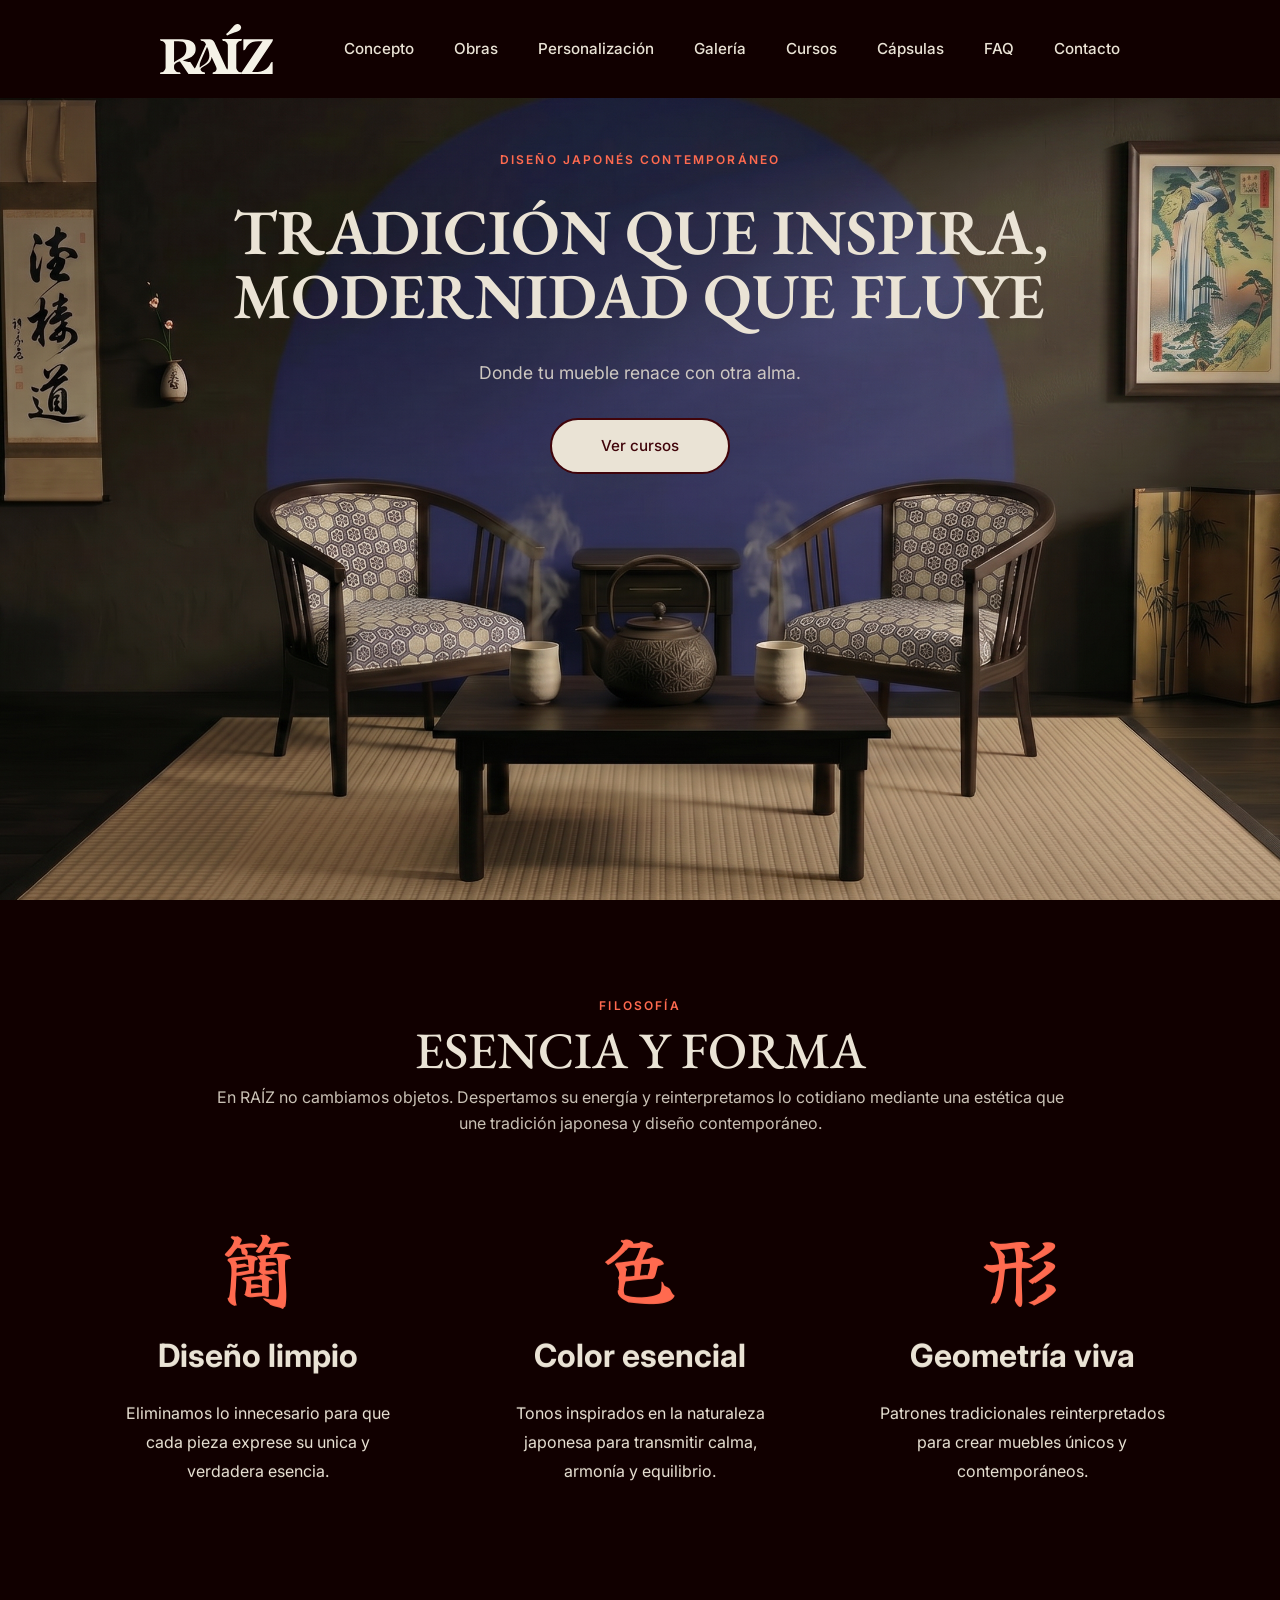
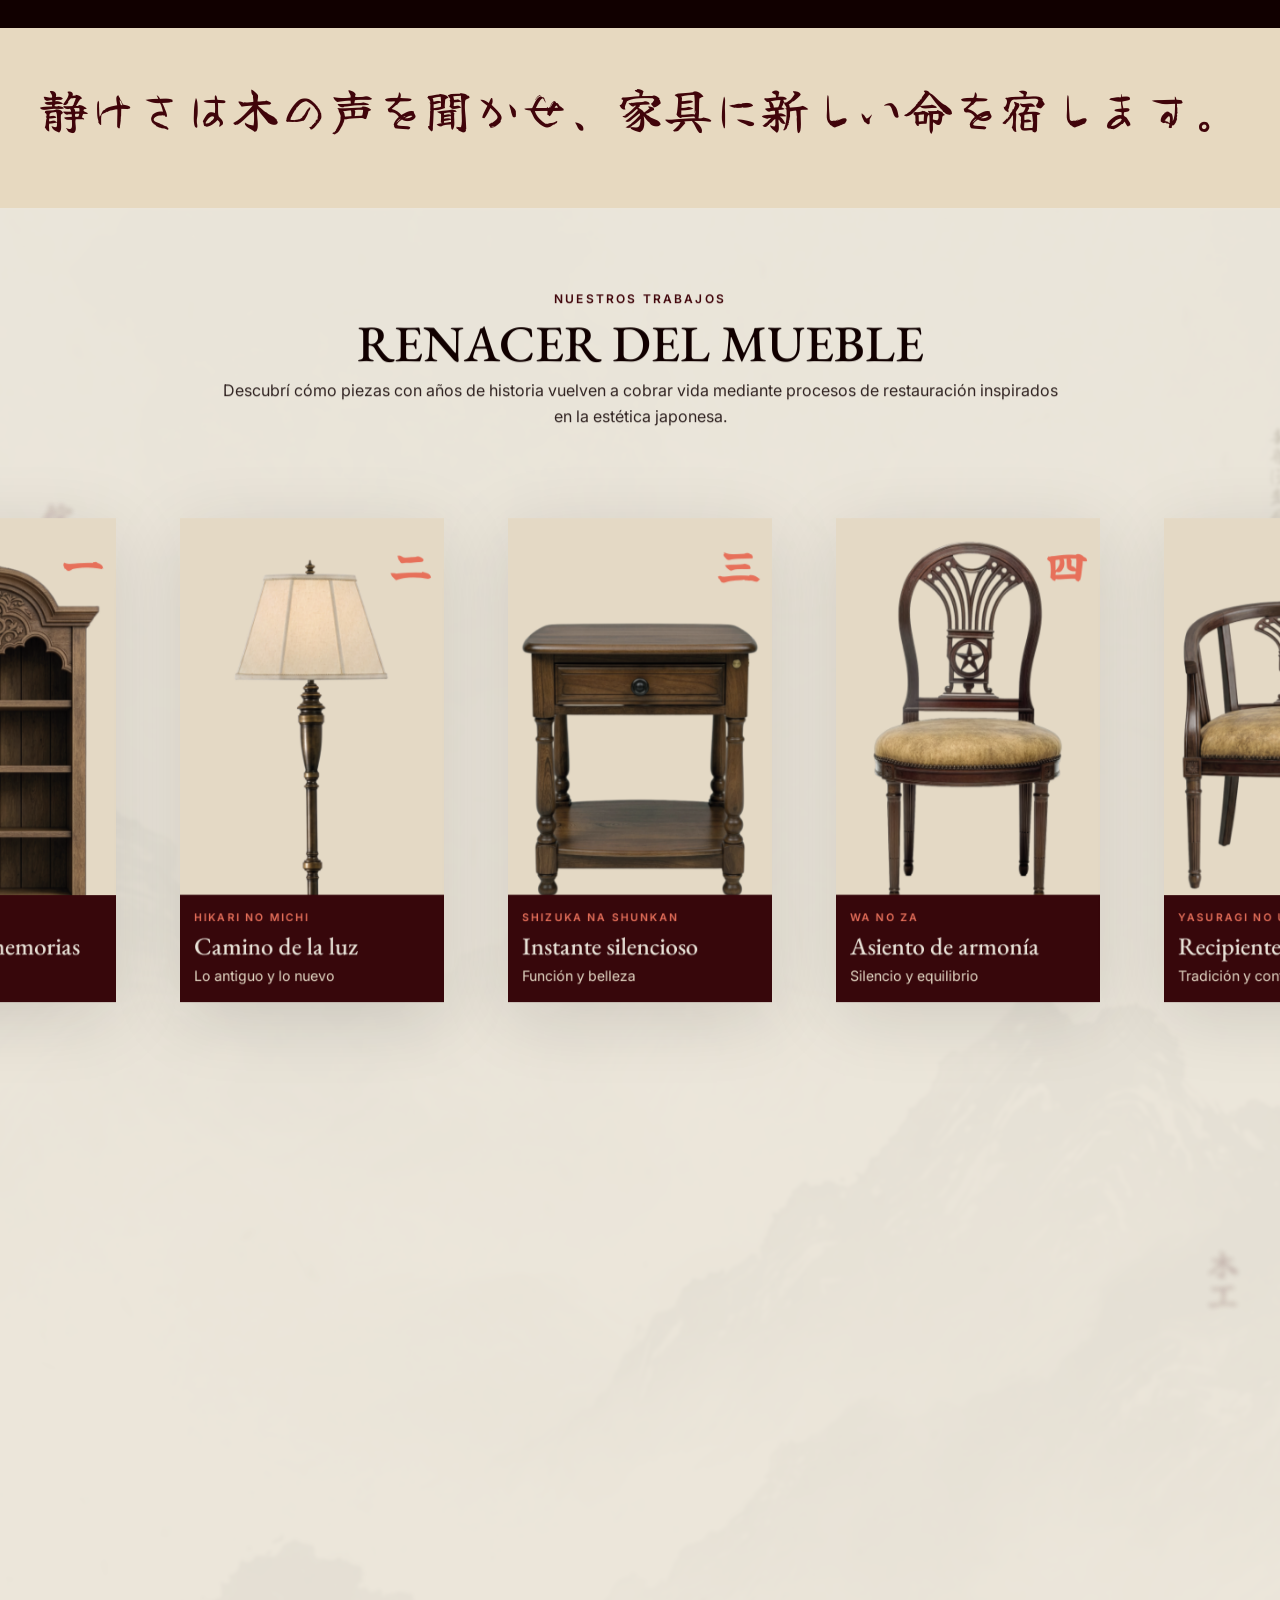
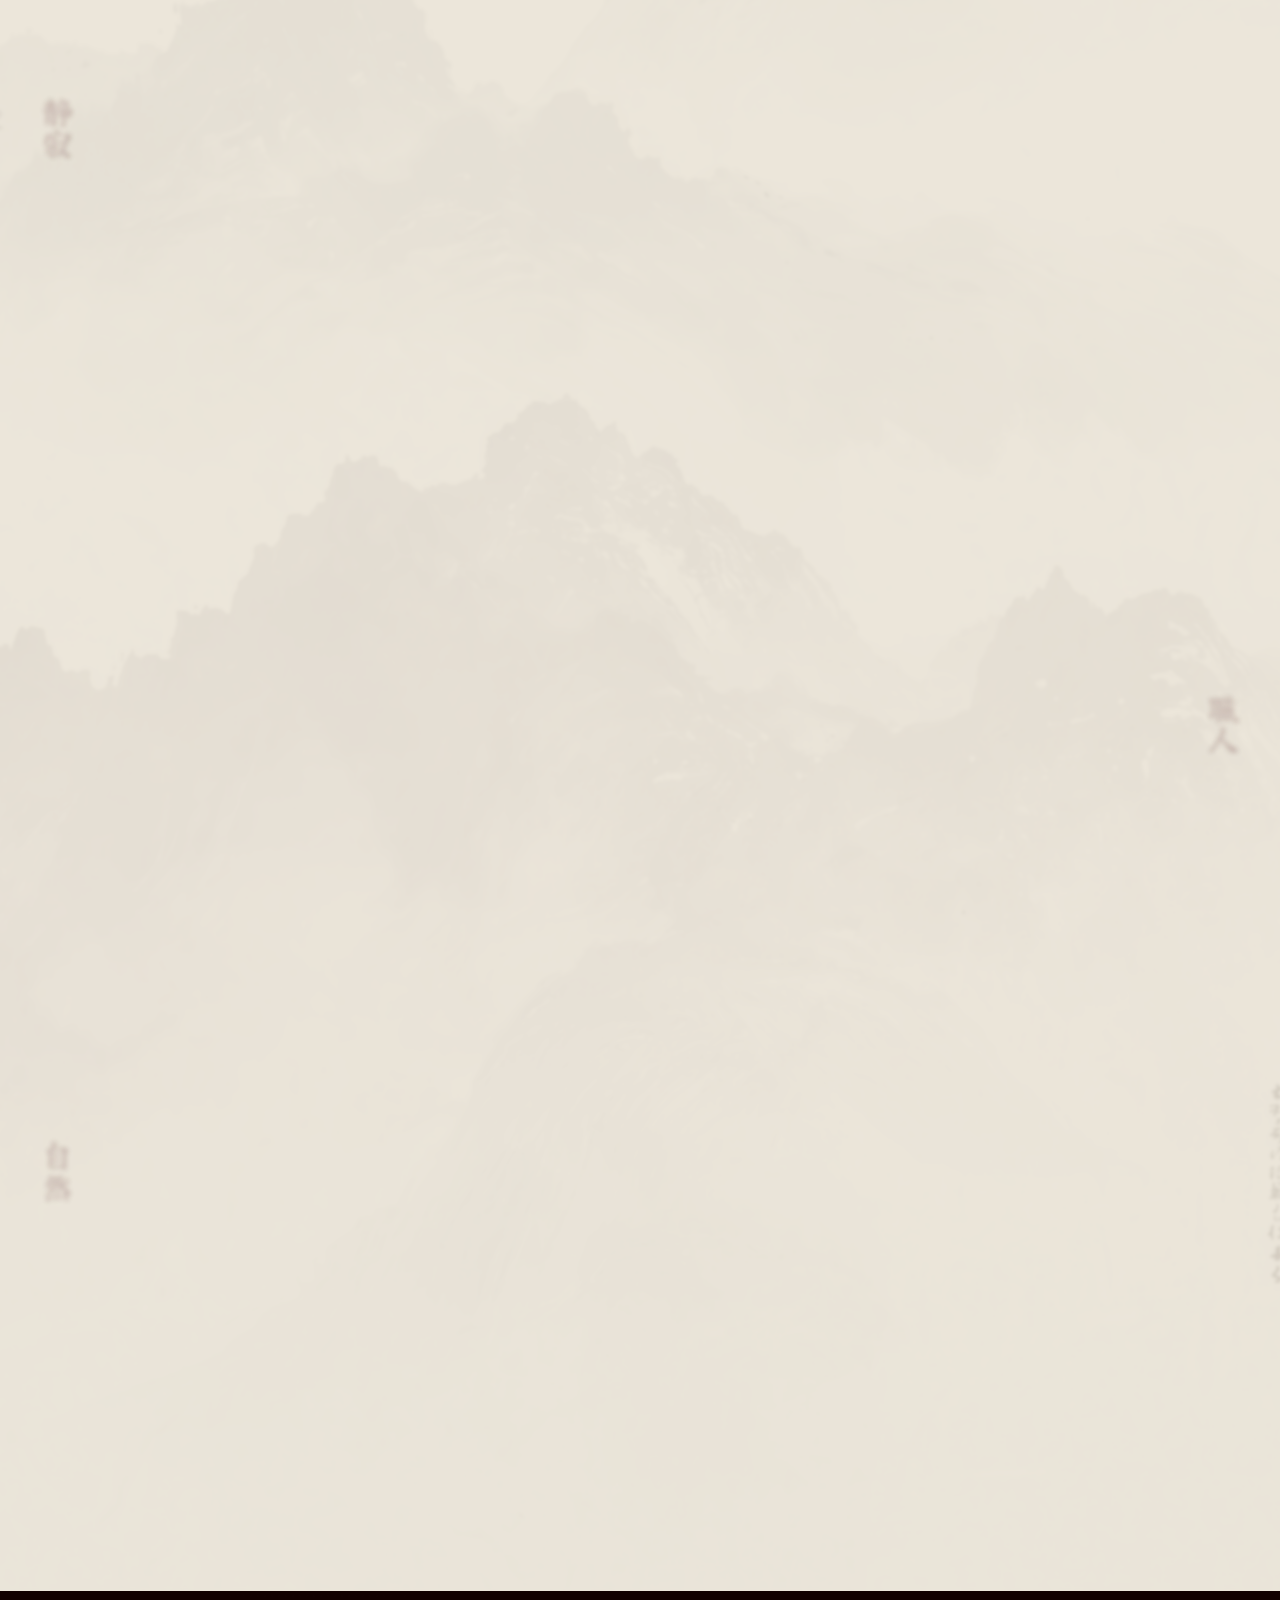
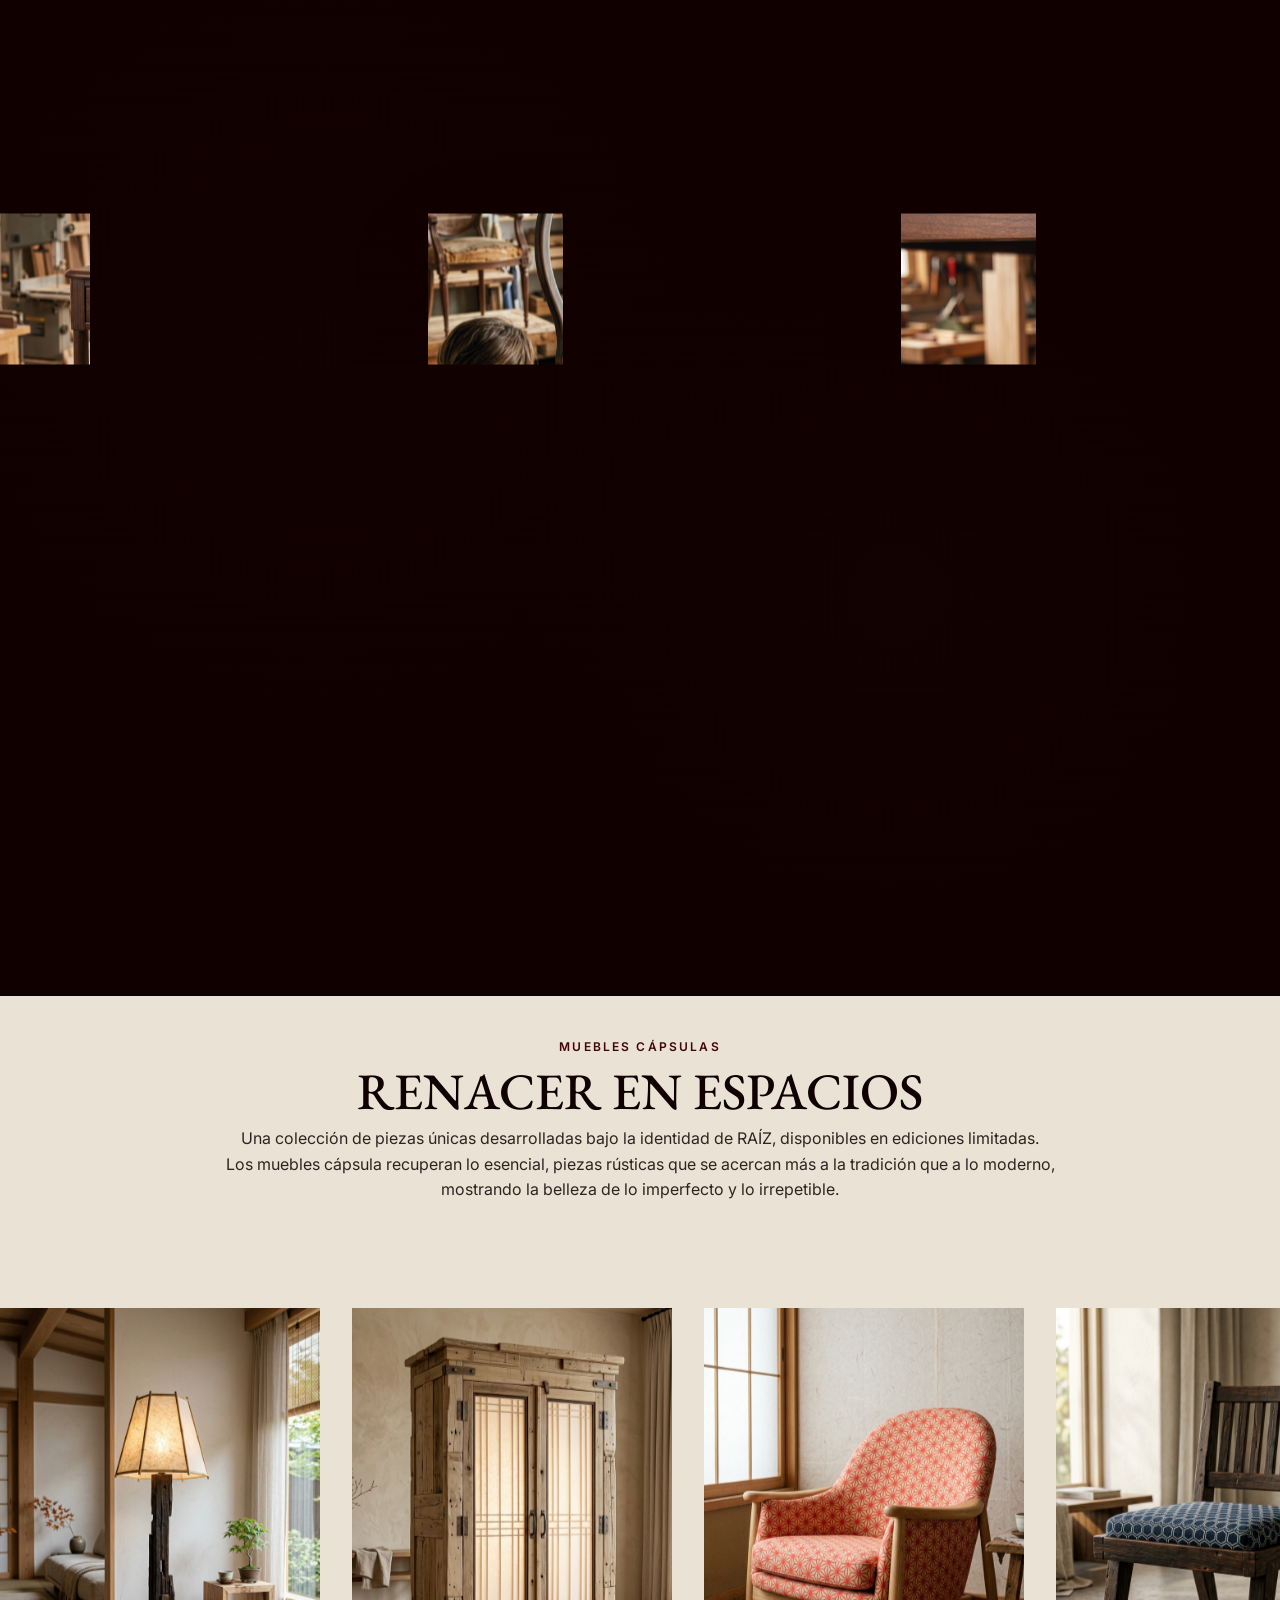
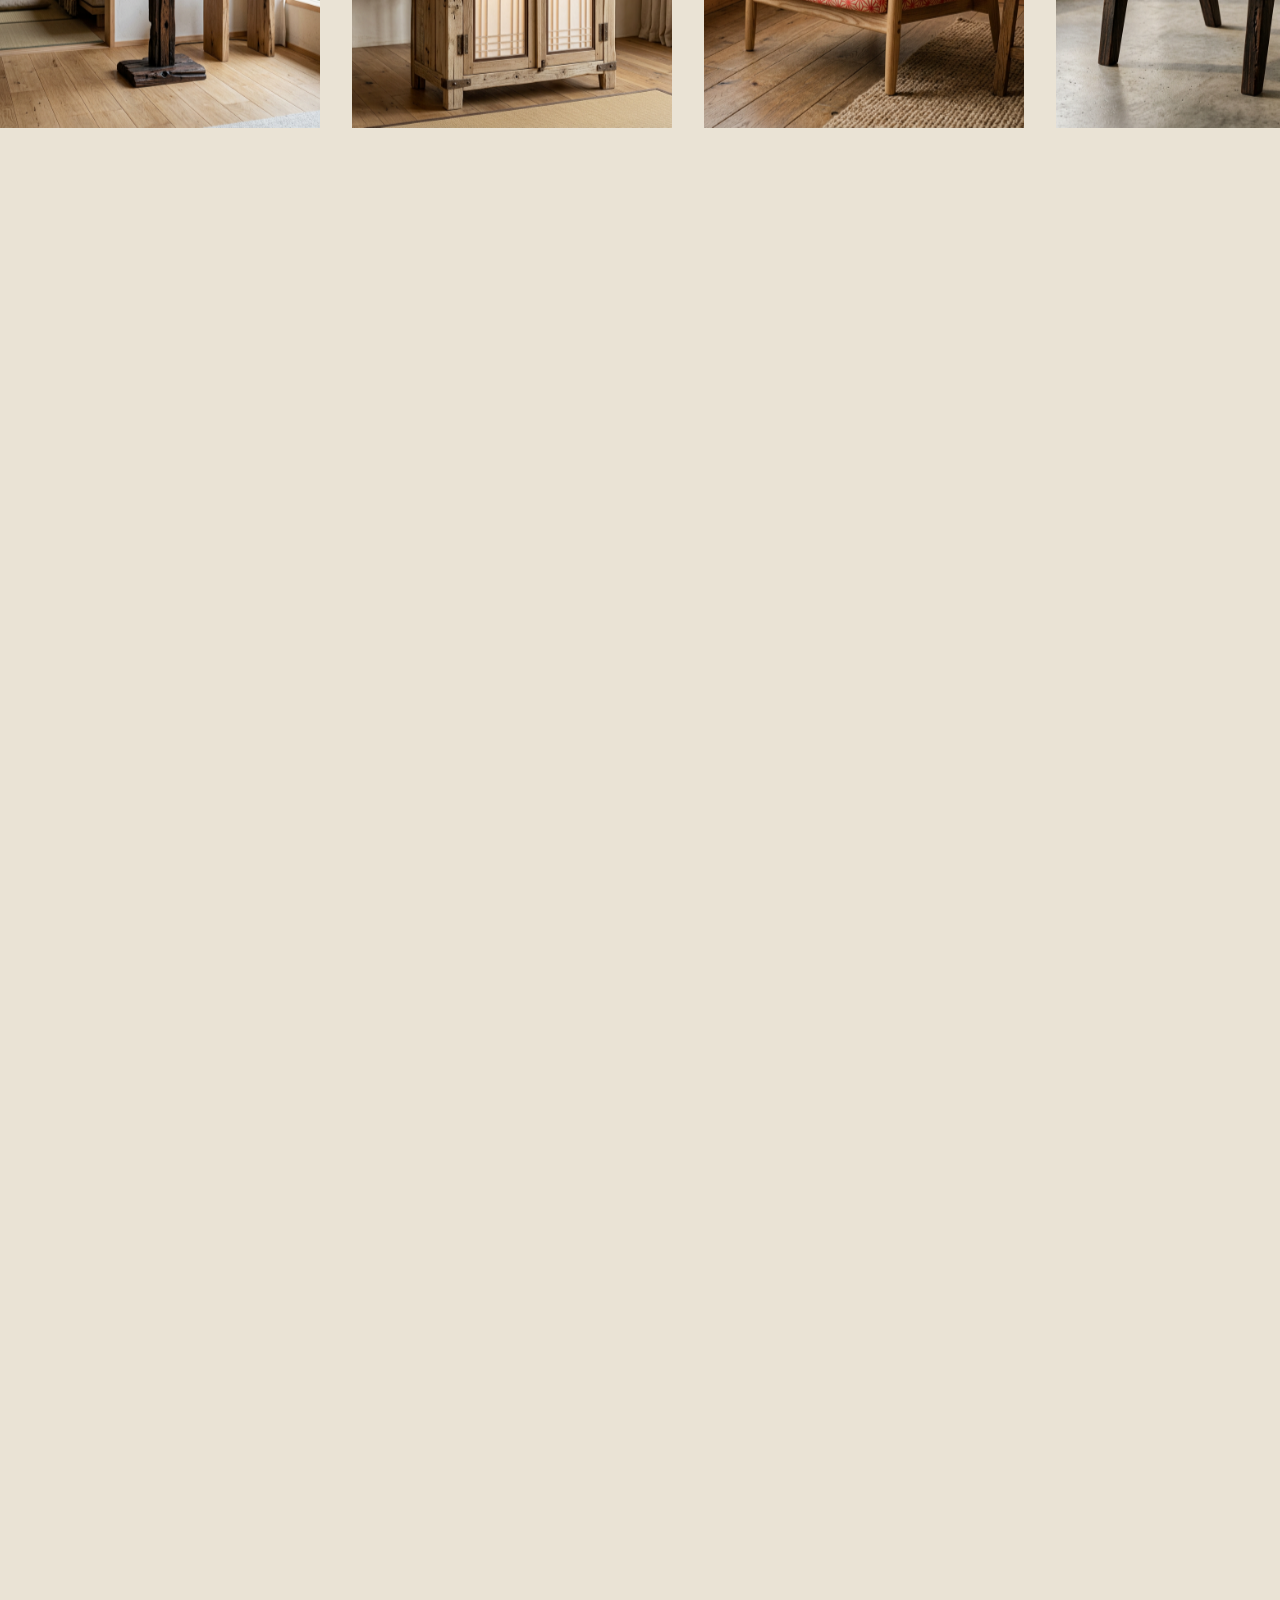
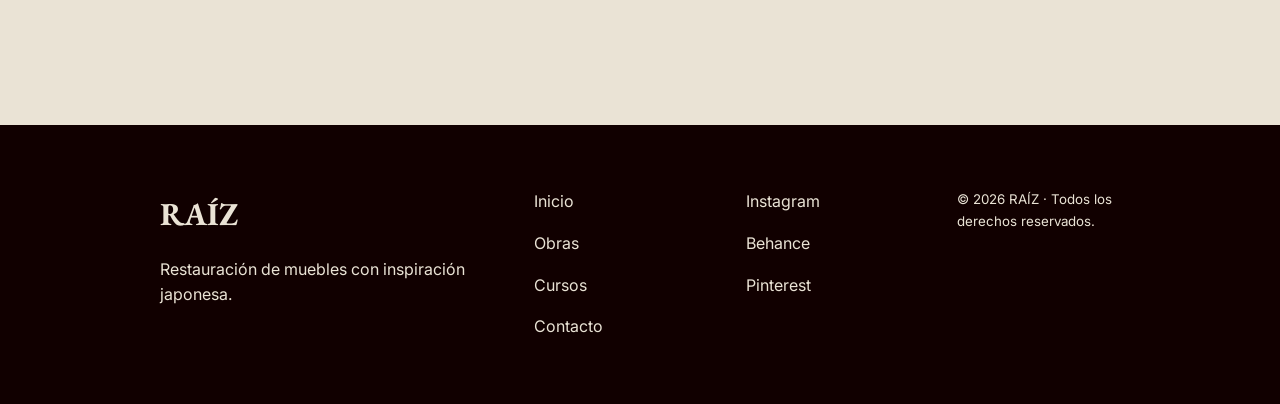
==== commit 84014a65: "7/6 codigo principal Ultima clase de corrección, html, css y js de la principal" ====
--- a/index.html
+++ b/index.html
@@ -487,7 +487,7 @@
 
                         <span class="card-number jp-wordcard">
 
-                            壱
+                            一
 
                         </span>
 
@@ -582,7 +582,7 @@
 
                         <span class="card-number jp-wordcard">
 
-                            弐
+                            二
 
                         </span>
 
@@ -677,7 +677,7 @@
 
                         <span class="card-number jp-wordcard">
 
-                            参
+                            三
 
                         </span>
 
@@ -769,7 +769,7 @@
 
                         <span class="card-number jp-wordcard">
 
-                            肆
+                            四
 
                         </span>
 
@@ -863,7 +863,7 @@
 
                         <span class="card-number jp-wordcard">
 
-                            伍
+                            五
 
                         </span>
 
@@ -1038,7 +1038,7 @@
 
                 <h2 class="stats-number">
 
-                    5
+                    +15
 
                 </h2>
 
--- a/style.css
+++ b/style.css
@@ -8,15 +8,17 @@
             COLORS
     ==============================*/
 
-    --color-light: #F5F2E7;
-    --color-dark: #090902;
-    --color-primary: #be1818;
-    --color-secondary: #1E19BF;
-    --color-accent: #F7D0B4;
-    --color-accent2: #2A0D00;
-
-    --color-white: #FFFFFF;
-    --color-black: #000000;
+    --color-light: #EAE3D5;
+    --color-dark: #110000;
+    --color-primary: #e7d9c0;
+    --color-secondary: #A7846A;
+    --color-tertiary: #4A392D;
+    --color-accent: #FF6A4F;
+    --color-accent2: #E00000;
+    --color-accent3: #40040A;
+
+    --color-white: #EAE3D5;
+    --color-black: #1F1E1D;
 
     --glass: rgba(245, 242, 231, .22);
     --glass-border: rgba(245, 242, 231, 0.75);
@@ -150,6 +152,8 @@
 
 }
 
+
+
 picture{
 
     display:block;
@@ -257,7 +261,7 @@
 
 .section-dark{
 
-    background:var(--color-dark);
+    background:var(--color-accent3);
 
     color:var(--color-light);
 
@@ -360,7 +364,7 @@
 
     gap:var(--space-8);
 
-    color:var(--color-secondary);
+    color:var(--color-accent3);
 
     font-size:var(--fs-tag);
 
@@ -485,39 +489,39 @@
 
     background:var(--color-light);
 
-    color:var(--color-secondary);
-
-    border-color:var(--color-secondary);
+    color:var(--color-accent3);
+
+    border-color:var(--color-accent3);
 
 }
 
 .button-primary:hover{
 
-    color:var(--color-secondary);
-
-    border-color:var(--color-secondary);
-
-    background-color: var(--color-accent);
+    color:var(--color-accent);
+
+    border-color:var(--color-accent);
+
+    background-color: var(--color-accent3);
 
 }
 
 .button-secondary{
 
-    color:var(--color-accent);
-
-    border:2px solid var(--color-accent);
-
-    background:var(--color-accent2);
+    color:var(--color-light);
+
+    border:2px solid var(--color-accent3);
+
+    background:var(--color-accent3);
 
 }
 
 .button-secondary:hover{
 
-    background:var(--color-light);
-
-    color:var(--color-secondary);
-
-    border-color:var(--color-secondary);
+    background:var(--color-accent);
+
+    color:var(--color-dark);
+
+    border-color:var(--color-accent);
 
 }
 
@@ -568,7 +572,7 @@
 
     -webkit-backface-visibility:hidden;
 
-    background:var(--color-light);
+    background:var(--color-primary);
 
     box-shadow: var(--shadow-md);
 
@@ -580,7 +584,7 @@
 
     position:relative;
     
-    background-color: var(--color-accent2);
+    background-color: var(--color-accent3);
 
 }
 
@@ -628,7 +632,7 @@
 
     z-index:2;
 
-    background-color: var(--color-accent2);
+    background-color: var(--color-accent3);
 
     padding: 1rem;
 
@@ -652,7 +656,7 @@
 
     z-index:2;
 
-    background-color: var(--color-accent2);
+    background-color: var(--color-secondary); 
 
     padding: 1rem; 
 
@@ -676,7 +680,7 @@
 
     z-index:2;
 
-    background-color: var(--color-accent2);
+    background-color: var(--color-primary);
 
     padding: 2rem; 
 
@@ -890,9 +894,6 @@
 
     padding:18px 0;
 
-    background:rgba(15,3,4,.9);
-
-    box-shadow:var(--shadow-md);
 
 }
 
@@ -1117,7 +1118,7 @@
 
     font-size:5rem;
 
-    color:var(--color-primary);
+    color:var(--color-accent);
 
 }
 
@@ -1172,7 +1173,7 @@
 
     align-items:center;
 
-    background:var(--color-dark);
+    background:var(--color-primary);
 
 }
 
@@ -1216,7 +1217,7 @@
 
     font-size:3rem;
 
-    color:var(--color-accent);
+    color:var(--color-accent3);
 
     opacity:1;
 
@@ -1228,7 +1229,7 @@
 
     font-size:3rem;
 
-    color:var(--color-accent); 
+    color:var(--color-accent3); 
 
     opacity:0;
 
@@ -1278,7 +1279,7 @@
 
     inset:0;
 
-    background:#f5f2e7ab;
+    background:#eae3d5da;
 
     pointer-events:none;
 
@@ -1447,19 +1448,19 @@
 
 .work-card .card-content{
 
+    color:var(--color-primary);
+
+}
+
+.work-card .card-title{
+
     color:var(--color-light);
 
 }
 
-.work-card .card-title{
-
-    color:var(--color-light);
-
-}
-
 .work-card .card-subtitle{
 
-    color:var(--color-light);
+    color:var(--color-primary);
 
 }
 
@@ -1471,7 +1472,7 @@
 
 .work-card .card-number{
 
-    color:var(--color-primary);
+    color:var(--color-accent);
 
 }
 
@@ -1512,9 +1513,7 @@
 
     box-shadow:var(--shadow-lg);
 
-    background-color: var(--color-light);
-
-    border: 2px solid rgba(255, 255, 255, 0.438);
+    background-color: var(--color-primary);
 
 }
 
@@ -1530,7 +1529,7 @@
 
     display:block;
 
-    color:var(--color-secondary);
+    color:var(--color-accent3);
 
     font-size:.78rem;
 
@@ -1675,19 +1674,19 @@
 
 .color-button[data-color="blue"]{
 
-    background:var(--color-secondary);
+    background:#562F2F;
 
 }
 
 .color-button[data-color="red"]{
 
-    background:var(--color-primary);
+    background:#2F4656;
 
 }
 
 .color-button[data-color="gold"]{
 
-    background:var(--color-accent); 
+    background:#35562F; 
 
 } 
 
@@ -1707,9 +1706,9 @@
 
     display:grid;
 
-    grid-template-columns:repeat(4,1fr);
-
-    grid-auto-rows:220px;
+    grid-template-columns:repeat(4,0.5fr);
+
+    grid-auto-rows:200px;
 
     gap:24px;
 
@@ -1721,8 +1720,6 @@
 
     overflow:hidden;
 
-    border:2px solid #F5F2E7;
-
     box-shadow:var(--shadow-sm);
 
     transition:var(--transition);
@@ -1805,7 +1802,7 @@
 
     gap:48px;
 
-    margin-top:var(--space-32); 
+    margin-top:var(--space-16); 
 
 }
 
@@ -1835,37 +1832,43 @@
 
 .course-card .card-content{
 
-    color:var(--color-light);
+    color:var(--color-dark);
 
 }
 
 .course-card .card-title{
 
-    color:var(--color-light);
+    color:var(--color-dark);
 
 }
 
 .course-card .card-subtitle{
 
-    color:var(--color-light);
+    color:var(--color-dark);
 
 }
 
 .course-card .card-tag{
 
-    color:var(--color-accent);
+    color:var(--color-accent3);
 
 }
 
 .course-card .card-number{
 
-    color:var(--color-light);
+    color:var(--color-dark);
 
 }
 
 li.listacartas {
     font-size: 12px;
     list-style: circle;
+    color: var(--color-dark);
+}
+
+h4 {
+    color: var(--color-accent3); 
+
 }
 
 
@@ -1916,7 +1919,6 @@
         transform var(--transition),
         box-shadow var(--transition);
 
-    border:2px solid var(--glass-border);
 }
 
 .capsule-image:hover{
@@ -1985,11 +1987,18 @@
 
 }
 
+.span {
+    color: var(--color-dark);
+
+} 
+
 .faq-icon{
 
     font-size:2rem;
 
     transition:transform var(--transition);
+
+    color: var(--color-accent3);
 
 }
 
@@ -2228,15 +2237,15 @@
 
     text-orientation:mixed;
 
-    font-size:clamp(7rem,9vw,11rem);
+    font-size:2rem;
 
     font-weight:500;
 
-    color:var(--color-dark);
-
-    opacity:.15;
-
-    filter:blur(10px);
+    color:var(--color-accent3);
+
+    opacity:.2;
+
+    filter:blur(2.5px);
 
     user-select:none;
 
@@ -2258,17 +2267,17 @@
 
 .jp-word-1{
 
-    top:6%;
-
-    left:4%;
+    top:5%;
+
+    left:2.5%;
 
 }
 
 .jp-word-2{
 
-    top:28%;
-
-    right:5%;
+    top:30%;
+
+    right:2.5%;
 
 }
 
@@ -2276,23 +2285,23 @@
 
     top:45%;
 
-    left:48%;
+    left:2.5%;
 
 }
 
 .jp-word-4{
 
-    bottom:20%;
-
-    right:16%;
+    top:65%;
+
+    right:2.5%;
 
 }
 
 .jp-word-5{
 
-    bottom:15%;
-
-    left:12%;
+    top:80%;
+
+    left:2.5%;
 
 }
 
@@ -2301,7 +2310,7 @@
 ==================================================*/
 
 section.stats {
-    background-color: var(--color-accent2); 
+    background-color: var(--color-accent); 
 
 }
 
@@ -2312,14 +2321,6 @@
     grid-template-columns:repeat(3,1fr);
 
     gap:32px;
-
-    margin: 1.5rem; 
-
-    background: var(--color-accent);
-
-    box-shadow: var(--shadow-lg);
-
-    backdrop-filter:blur(2px);
 }
 
 .stats-card{
@@ -2352,7 +2353,7 @@
 
     font-size:1.5rem;
 
-    color:var(--color-secondary);
+    color:var(--color-dark);
 
     opacity:.8;
 
@@ -2366,7 +2367,7 @@
 
     font-weight:800;
 
-    color:var(--color-dark);
+    color:var(--color-accent3);
 
     line-height:1;
 
@@ -2386,7 +2387,7 @@
 
     margin-bottom:18px;
 
-    color: var(--color-secondary);
+    color: var(--color-accent3);
 
 }
 
@@ -2412,7 +2413,7 @@
 
     margin:16px auto 0;
 
-    background:var(--color-secondary);
+    background:var(--color-accent3);
 
 }
 
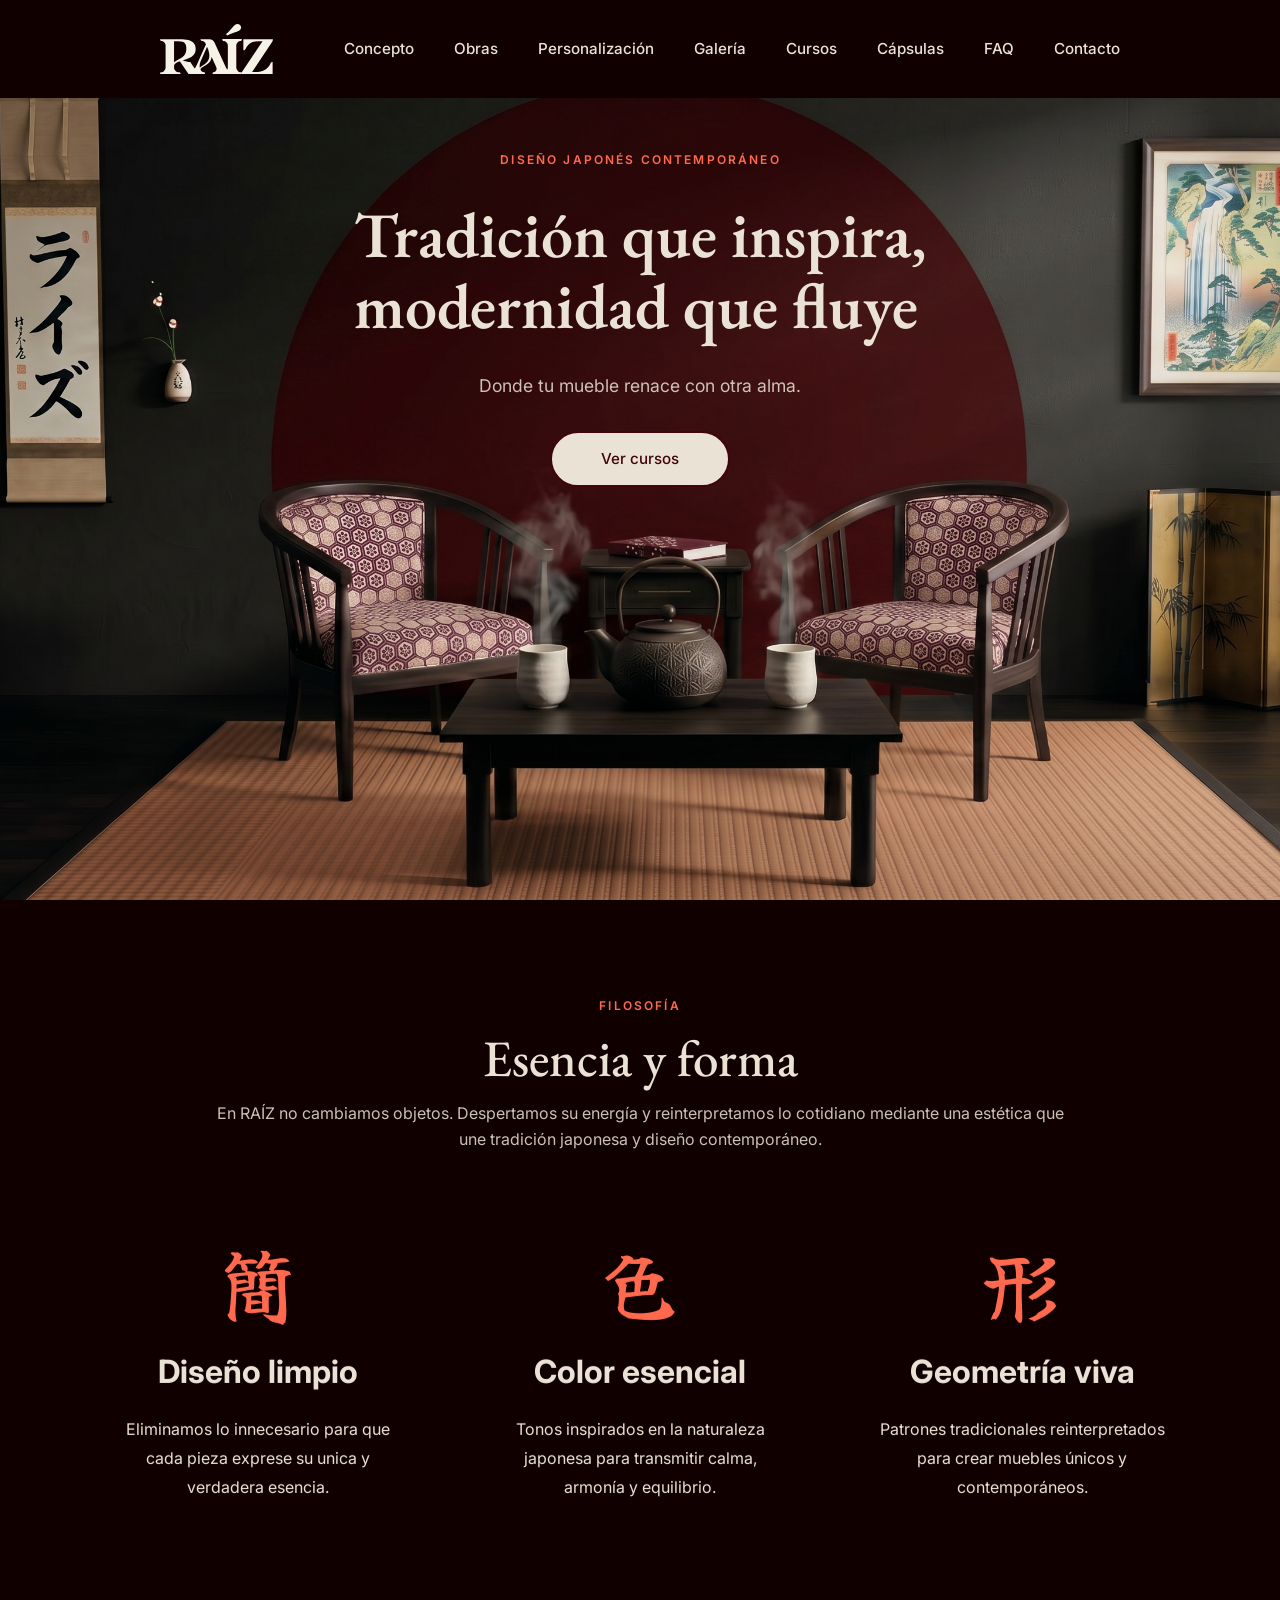
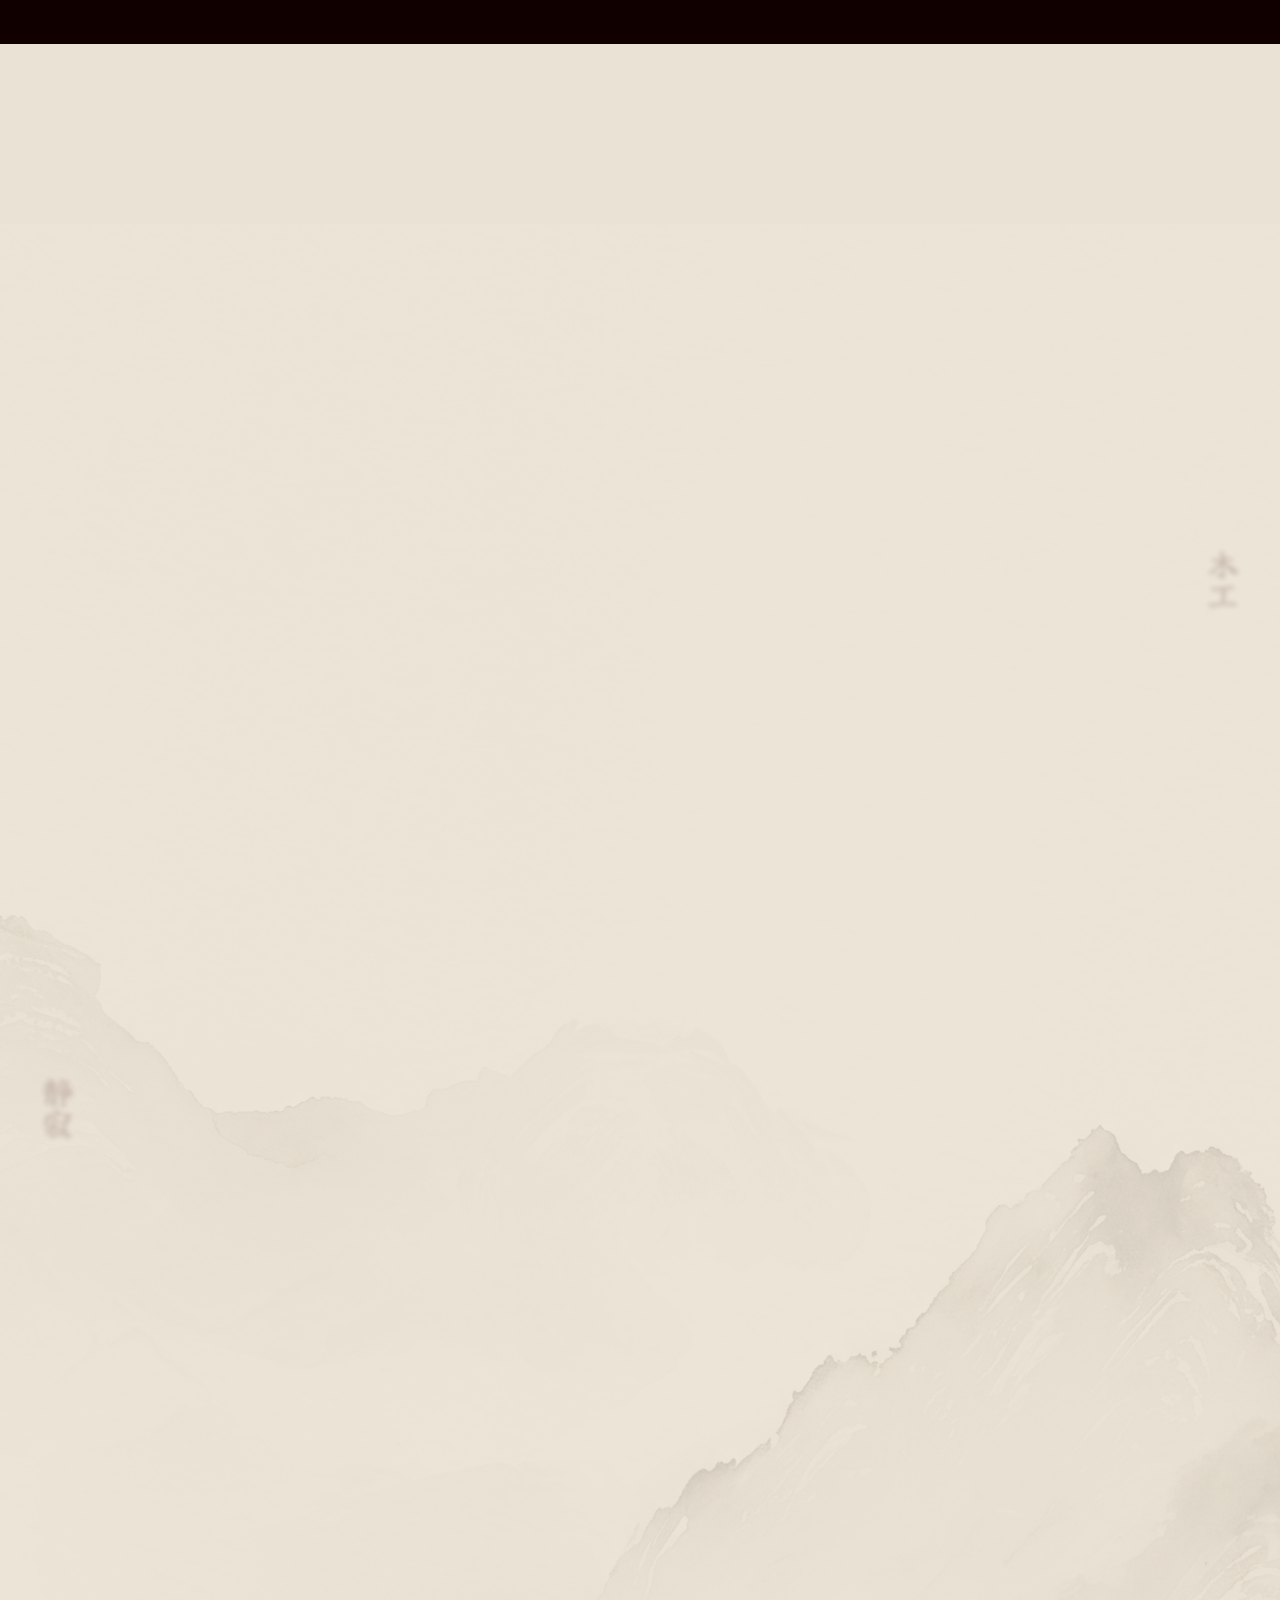
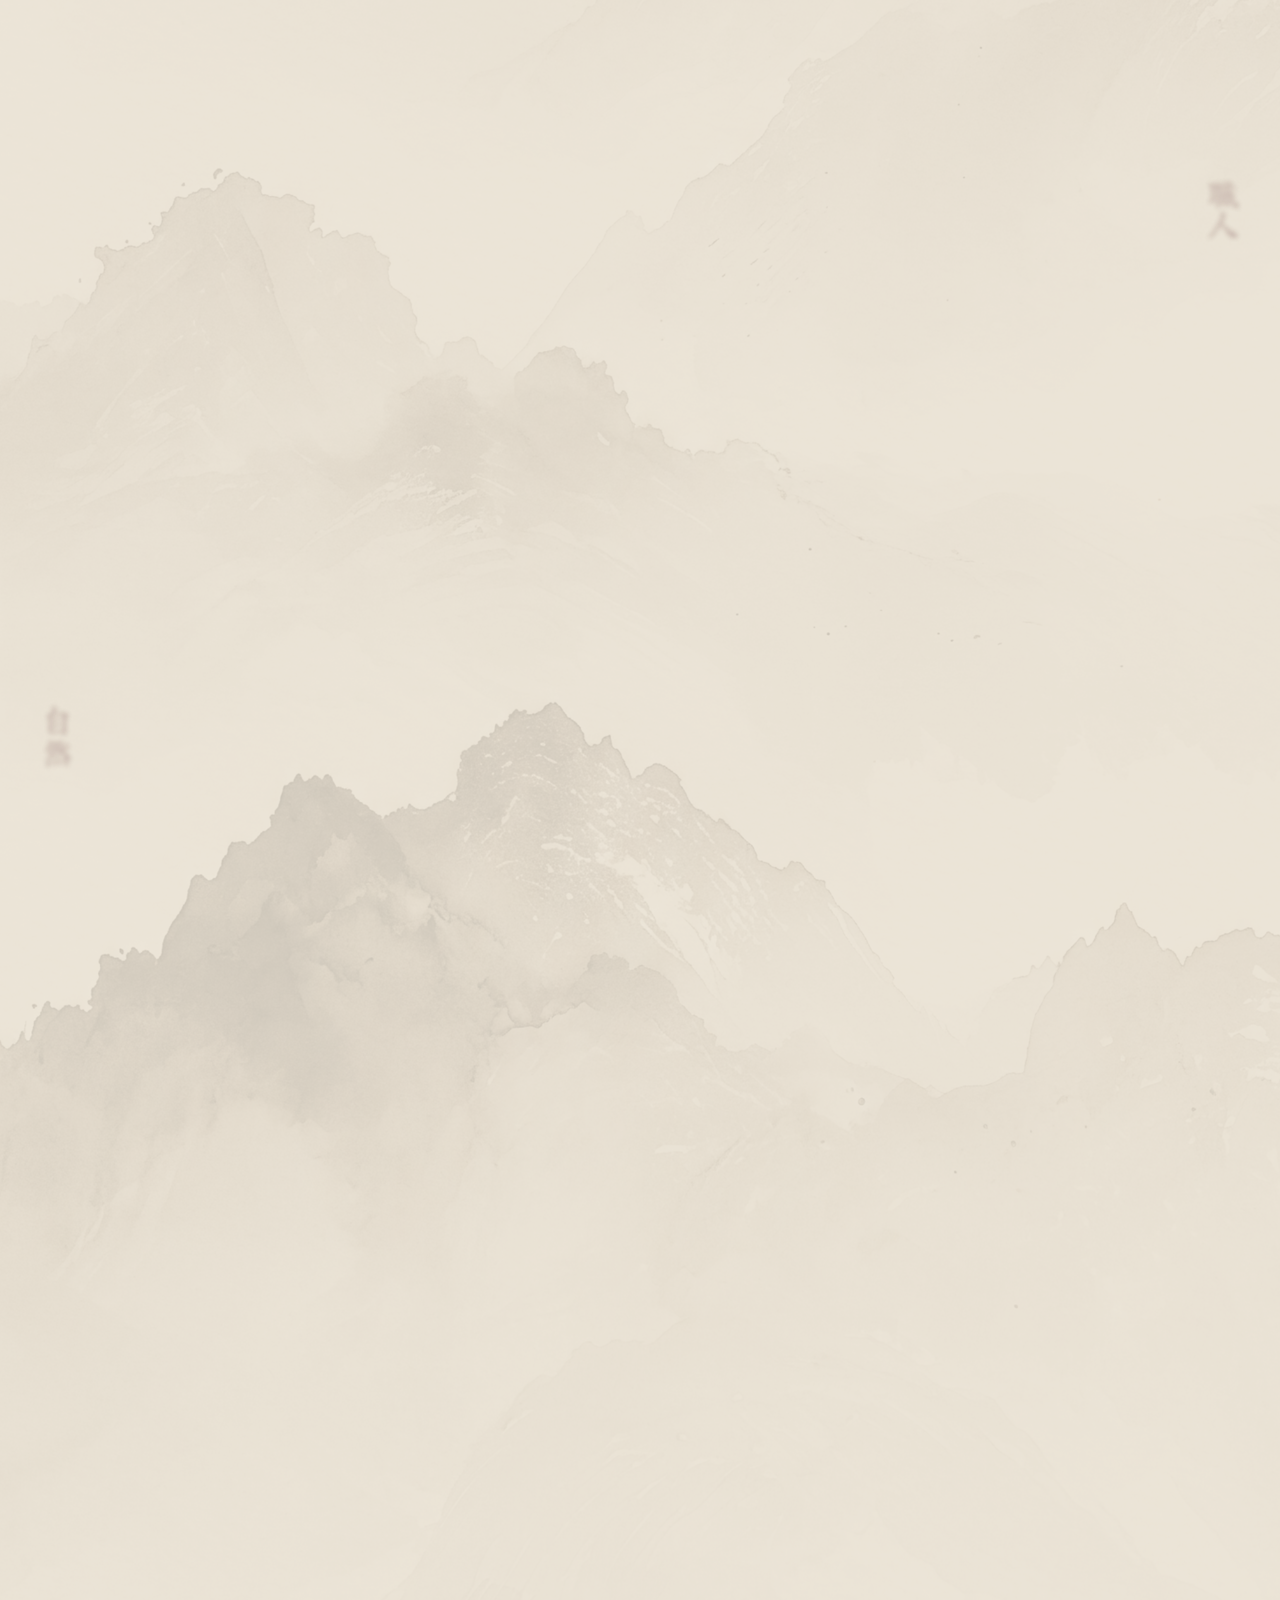
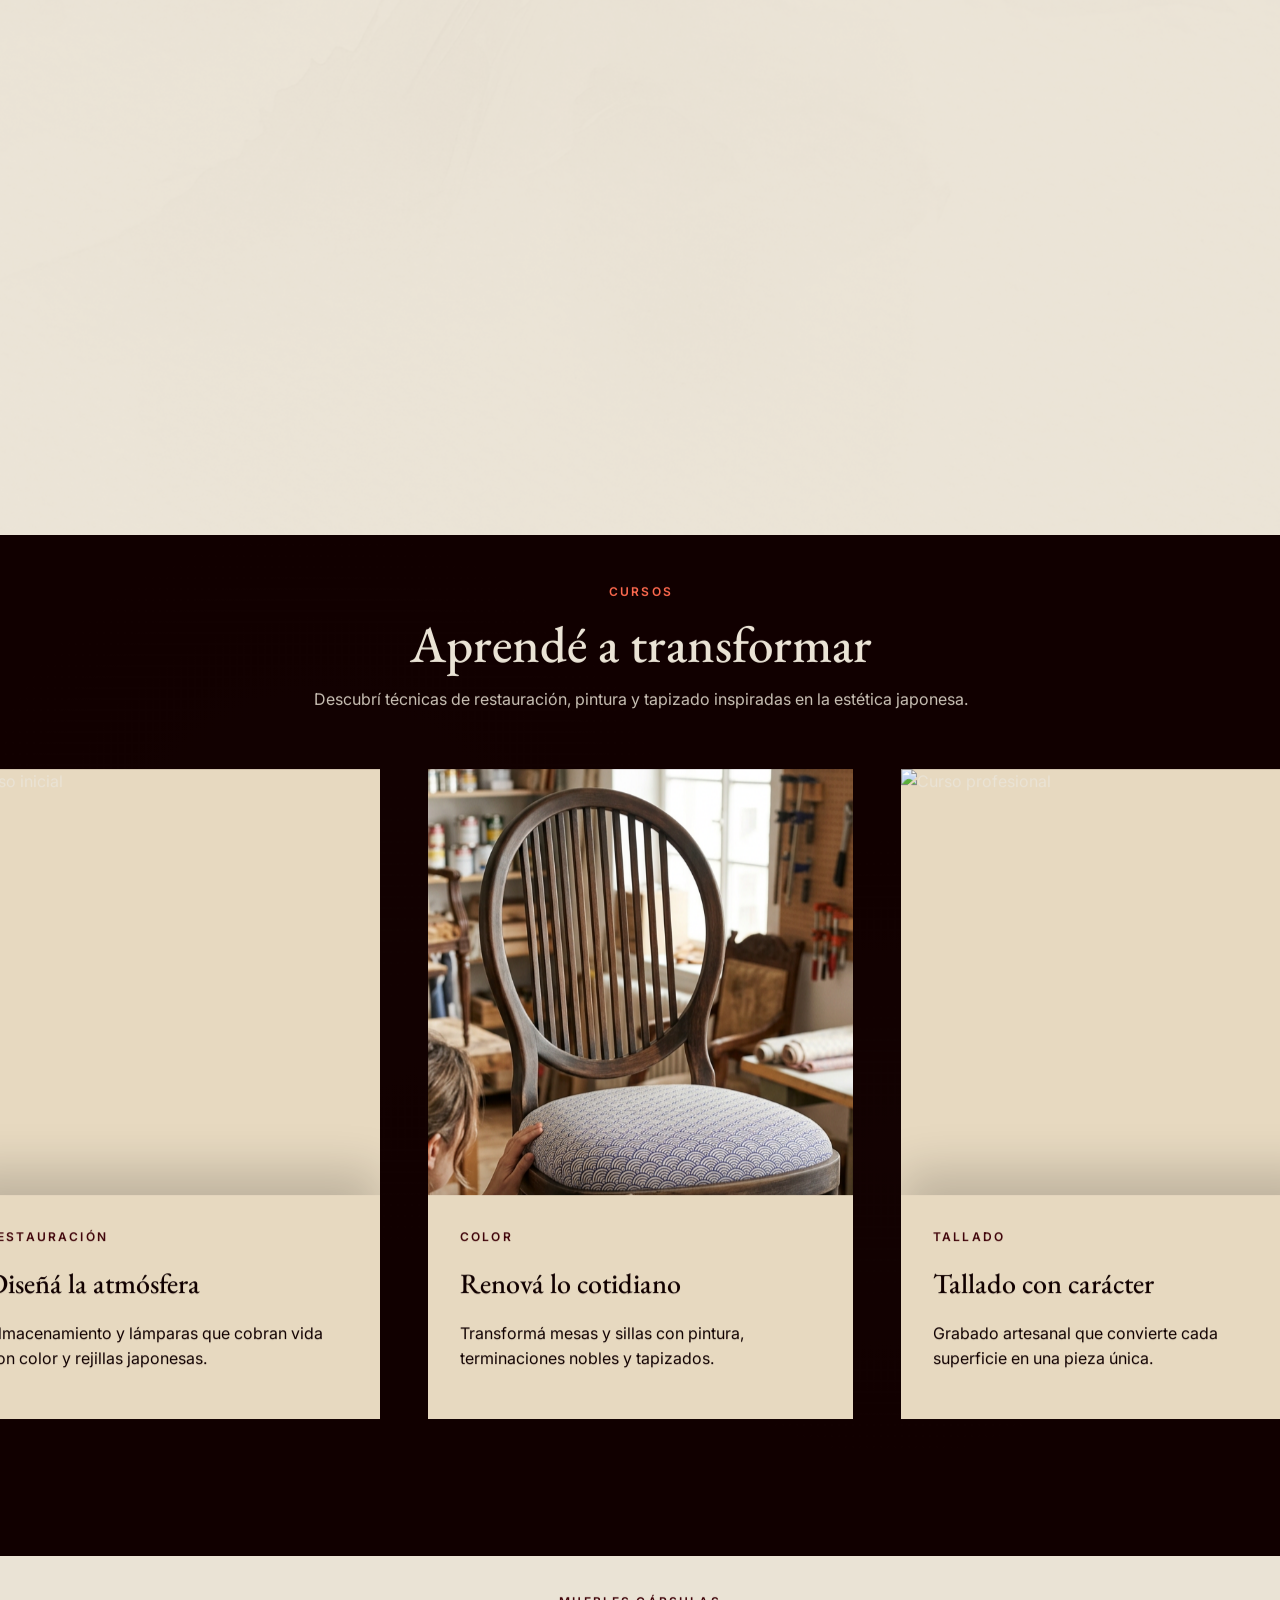
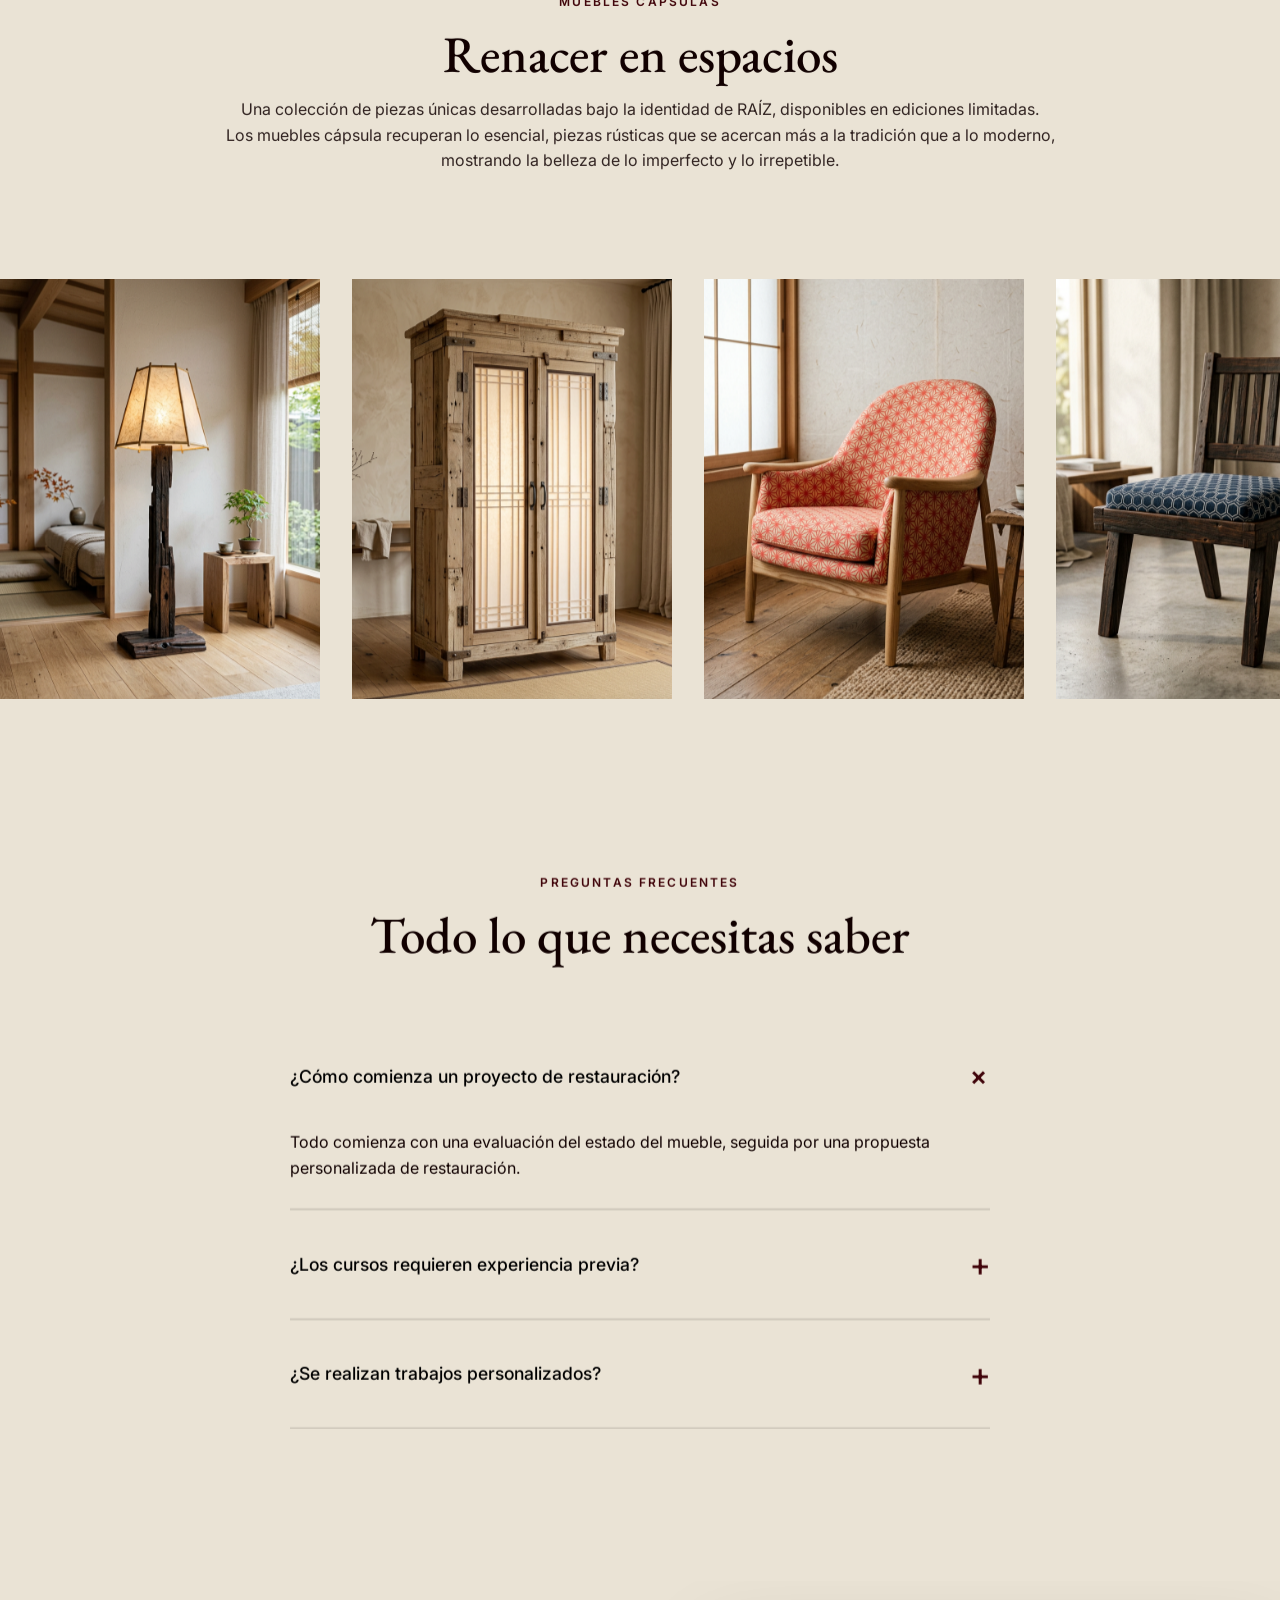
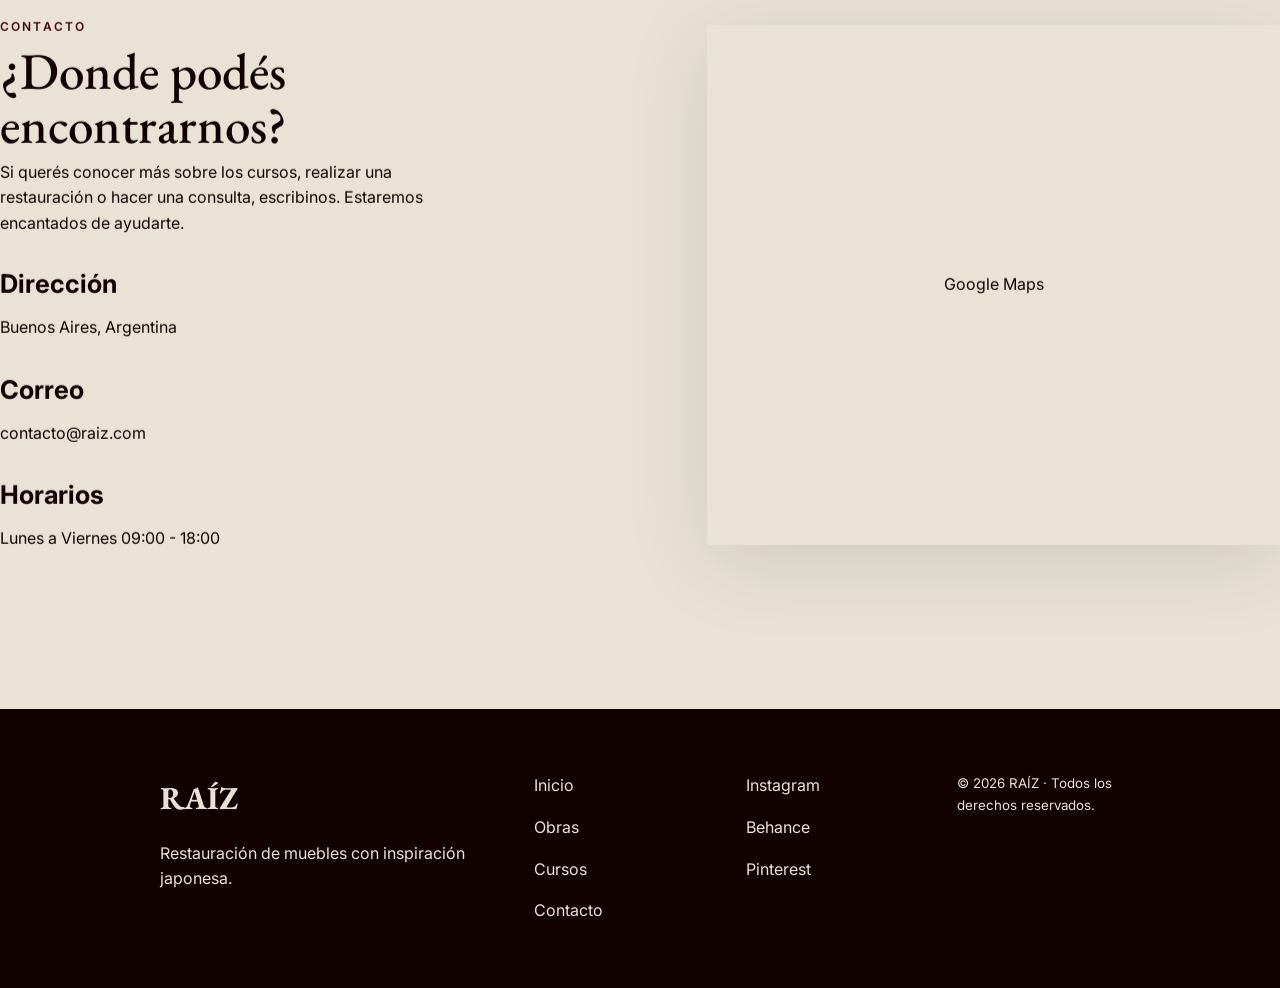
==== commit 506a8a28: "antes del responsive html, css y js principal" ====
--- a/index.html
+++ b/index.html
@@ -221,9 +221,9 @@
 
 
             <h1 class="hero-title depth-content">
-                    TRADICIÓN QUE INSPIRA,
+                    Tradición que inspira,
                     <br>
-                    MODERNIDAD QUE FLUYE
+                    modernidad que fluye 
 
             </h1>
 
@@ -271,7 +271,7 @@
 
             <h2 class="section-title">
 
-                ESENCIA Y FORMA
+                Esencia y forma 
 
             </h2>
 
@@ -454,7 +454,7 @@
 
             <h2 class="section-title">
 
-                RENACER DEL MUEBLE
+                Renacer del mueble 
 
             </h2>
 
@@ -590,11 +590,11 @@
 
                         class="card-image"
 
-                        data-before="imagenes/muebles/viejos/lampara_viejo.webp"
-
-                        data-after="imagenes/muebles/nuevos/lampara_nuevo.webp" 
-
-                        src="imagenes/muebles/viejos/lampara_viejo.webp">
+                        data-before="imagenes/muebles/viejos/perchero_viejo.webp"
+
+                        data-after="imagenes/muebles/nuevos/perchero_nuevo.webp" 
+
+                        src="imagenes/muebles/viejos/perchero_viejo.webp">
 
                         <div class="card-overlay"></div>
 
@@ -1086,7 +1086,7 @@
 
             <h2 class="section-title">
 
-                TU MUEBLE, TU ESTILO 
+                Tu mueble, tu estilo 
 
             </h2>
 
@@ -1137,16 +1137,13 @@
 
                         <h3 class="custom-card-title">
 
-                            Azul Índigo
+                            Rojo tierra
 
                         </h3>
 
                         <p class="custom-card-text">
 
-                            Inspirado en los tonos
-                            tradicionales japoneses
-                            para transmitir calma
-                            y profundidad.
+                            Un tono profundo que evoca fuerza y carácter artesanal.
 
                         </p>
 
@@ -1206,6 +1203,22 @@
                 <div></div>
 
             <div class="customization-viewer reveal">
+
+                <span
+                    id="color-kanji"
+                    class="custom-kanji custom-kanji-top">
+
+                    赤色
+
+                </span>
+
+                <span
+                    id="concept-kanji"
+                    class="custom-kanji custom-kanji-bottom">
+
+                    静か
+
+                </span>
 
                 <div class="customization-circle reveal"></div>
 
@@ -1255,6 +1268,108 @@
 
 </section>
 
+<!--=========================================
+            TALLADO ARTESANAL
+==========================================-->
+
+<section class="engraving-section reveal">
+
+    <div class="container engraving-grid">
+
+        <!-- TEXTO -->
+
+        <div class="engraving-content reveal">
+
+            <p class="section-tag">
+
+                Detalle artesanal
+
+            </p>
+
+            <h2 class="section-title2"> 
+
+                Nuestra identidad está en cada trazo
+
+            </h2>
+
+            <p class="engraving-description">
+
+                Cada restauración puede finalizar con un grabado artesanal inspirado en la
+                escritura japonesa. 
+
+            </p>
+
+            <div class="engraving-footer">
+
+                <span class="engraving-step jp-wordcard"> 
+
+                    彫
+
+                </span>
+
+                <ul>
+                    <li>-   Carácter único  </li> 
+                    <li>-   Memoria artesanal  </li>
+                    <li>-   Expresión estética  </li>
+                </ul>
+
+            </div>
+
+        </div>
+        <span class="wood-kanji reveal">
+
+木に命を刻む
+
+</span>
+
+
+
+        <!-- SLIDER -->
+
+        <div class="engraving-viewer reveal">
+
+            <!-- Imagen base (ANTES) -->
+
+            <img
+                src="imagenes/fotocursos/tallado_antes.jpg"
+                alt="Mesa sin tallado"
+                class="engraving-before">
+
+
+            <!-- Imagen revelada (DESPUÉS) -->
+
+            <div class="engraving-reveal">
+
+                <img
+                    src="imagenes/fotocursos/tallado_desp.jpg"
+                    alt="Mesa con tallado"
+                    class="engraving-after">
+
+            </div>
+
+
+            <!-- Línea -->
+
+            <div class="engraving-line"></div>
+
+
+            <!-- Botón -->
+
+            <button
+    class="engraving-handle"
+    aria-label="Comparar antes y después">
+
+    <span class="arrow-up">▲</span>
+    <span class="arrow-down">▼</span>
+
+</button>
+
+        </div>
+
+    </div>
+
+</section>
+
 <!--==================================================
                     GALERÍA
 ===================================================-->
@@ -1275,7 +1390,7 @@
 
             <h2 class="section-title">
 
-                UNA NUEVA MIRADA
+                Una nueva mirada 
 
             </h2>
 
@@ -1292,43 +1407,43 @@
 
             <figure class="gallery-item large">
 
-                <img src="imagenes/fotogaleria/gale_3.png" alt="Galería 1" class="gallery-image">
+                <img src="imagenes/fotogaleria/gale_1.webp" alt="Galería 1" class="gallery-image">
 
             </figure>
 
             <figure class="gallery-item">
 
-                <img src="imagenes/fotogaleria/gale_2.png" alt="Galería 2" class="gallery-image">
+                <img src="imagenes/fotogaleria/gale_2.webp" alt="Galería 2" class="gallery-image">
 
             </figure>
 
             <figure class="gallery-item">
 
-                <img src="imagenes/fotogaleria/gale_1.png" alt="Galería 3" class="gallery-image">
+                <img src="imagenes/fotogaleria/gale_3.webp" alt="Galería 3" class="gallery-image">
 
             </figure>
 
             <figure class="gallery-item tall">
 
-                <img src="imagenes/fotogaleria/gale_4.png" alt="Galería 4" class="gallery-image">
+                <img src="imagenes/fotogaleria/gale_4.webp" alt="Galería 4" class="gallery-image">
 
             </figure>
 
             <figure class="gallery-item wide">
 
-                <img src="imagenes/fotogaleria/gale_5.png" alt="Galería 5" class="gallery-image">
+                <img src="imagenes/fotogaleria/gale_6.webp" alt="Galería 5" class="gallery-image">
 
             </figure>
 
             <figure class="gallery-item">
 
-                <img src="imagenes/fotogaleria/gale_6.png" alt="Galería 6" class="gallery-image">
+                <img src="imagenes/fotogaleria/gale_5.webp" alt="Galería 6" class="gallery-image">
 
             </figure>
 
             <figure class="gallery-item gallery-item-wide">
 
-                <img src="imagenes/fotogaleria/gale_7.png" alt="Galería 7" class="gallery-image">
+                <img src="imagenes/fotogaleria/gale_7.webp" alt="Galería 7" class="gallery-image">
 
             </figure>
 
@@ -1362,7 +1477,7 @@
 
             <h2 class="section-title">
 
-                APRENDÉ A TRANSFORMAR
+                Aprendé a transformar 
 
             </h2>
 
@@ -1383,61 +1498,135 @@
                     CURSO 01
 ===================================================-->
 
-            <article
-                class="card course-card"
-                data-course="1">
-
-                <div class="card-inner">
-
-                    <div class="card-front">
-
-                        <img
-                            src="imagenes/fotocursos/curso_1.webp"
-                            alt="Curso inicial"
-                            class="card-image course-image">
-
-                        <div class="card-overlay"></div>
-
-                        <div class="card-content3">
-
-                            <span class="card-tag">
-
-                                RESTAURACIÓN
-
-                            </span>
-
-                            <h3 class="card-title">
-
-                                Diseñá la atmósfera
-
-                            </h3>
-
-                            <p class="card-subtitle">
-
-                                Almacenamiento y lámparas que cobran vida con color y rejillas japonesas.
-
-                            </p>
-
-                            <ul>
-                                <li class="listacartas">Explorás técnicas de tallado artesanal.</li>
-                                <li class="listacartas">Diseñás detalles únicos en superficies de madera.</li>
-                                <li class="listacartas">Transformás muebles en piezas de autor.</li>
-                            </ul>
-
-                            <h4>$95.000 ARS</h4> 
-
-                            <button class="button button-secondary">
-                                <a href="detalle/detalle.html">Ver curso</a>  
-                            </button>
-
-                        </div>
-
-                    </div>
+<article
+    class="card course-card"
+    data-course="1">
+
+    <div class="card-inner">
+
+        <!--==================================================
+                        FRENTE
+        ===================================================-->
+
+        <div class="card-front">
+
+            <div class="course-image-wrapper">
+
+                <img
+                    src="imagenes/fotocursos/curso_1.png"
+                    alt="Curso inicial"
+                    class="card-image course-image">
+
+            </div>
+
+            <div class="card-overlay"></div>
+
+            <div class="card-content3">
+
+                <span class="card-tag">
+
+                    RESTAURACIÓN
+
+                </span>
+
+                <h3 class="card-title">
+
+                    Diseñá la atmósfera
+
+                </h3>
+
+                <p class="card-subtitle">
+
+                    Almacenamiento y lámparas que cobran vida con color y rejillas japonesas.
+
+                </p>
+
+                <div class="course-extra">
+
+                    <ul>
+
+                        <li class="listacartas">Explorás técnicas de tallado artesanal.</li>
+
+                        <li class="listacartas">Diseñás detalles únicos en superficies de madera.</li>
+
+                        <li class="listacartas">Transformás muebles en piezas de autor.</li>
+
+                    </ul>
+
+                    <h4>$95.000 ARS</h4>
+
+                    <button class="button button-secondary">
+
+                        <a href="detalle/detalle.html">
+
+                            Ver curso
+
+                        </a>
+
+                    </button>
+
+                    <button
+                        class="course-professor-btn"
+                        type="button">
+
+                        Profesor ▶
+
+                    </button>
 
                 </div>
 
-            </article>
-
+            </div>
+
+        </div>
+
+
+
+        <!--==================================================
+                        DORSO
+        ===================================================-->
+
+        <div class="card-back course-professor-back course-professor-image-wrapper">
+
+            <img
+                src="imagenes/fotocursos/profe_1.png"
+                alt="Martín Sato"
+                class="course-professor-image">
+
+            <div class="card-texto-atras">
+
+                <h3 class="course-professor-name">
+
+                Martín Sato
+
+            </h3>
+
+            <p class="course-professor-speciality">
+
+                Restauración de madera
+
+            </p>
+
+            <p class="course-professor-description">
+
+                Especialista en restauración de muebles, acabados mate y recuperación de piezas mediante técnicas tradicionales.
+
+            </p>
+
+            <button
+                class="course-professor-return"
+                type="button">
+
+                ◀ Volver al curso
+
+            </button>
+
+            </div>
+
+        </div>
+
+    </div>
+
+</article>
 
 
 
@@ -1445,61 +1634,138 @@
                     CURSO 02
 ===================================================-->
 
-            <article
-                class="card course-card"
-                data-course="2">
-
-                <div class="card-inner">
-
-                    <div class="card-front">
-
-                        <img
-                            src="imagenes/fotocursos/curso_2.webp"
-                            alt="Curso avanzado"
-                            class="card-image course-image">
-
-                        <div class="card-overlay"></div>
-
-                        <div class="card-content3">
-
-                            <span class="card-tag">
-
-                                COLOR
-
-                            </span>
-
-                            <h3 class="card-title">
-
-                                Renová lo cotidiano
-
-                            </h3>
-
-                            <p class="card-subtitle">
-
-                                Transformá mesas y sillas con pintura, terminaciones nobles y tapizados.
-
-                            </p>
-
-                            <ul>
-                                <li class="listacartas">Restaurás estructuras con pintura y refuerzo.</li>
-                                <li class="listacartas">Trabajás tapizados con materiales contemporáneos.</li>
-                                <li class="listacartas">Renovás piezas para lograr comodidad y estilo.</li>
-                            </ul>
-
-                            <h4>$75.000 ARS</h4>
-
-                            <button class="button button-secondary">
-                                <a href="detalle/detalle.html">Ver curso</a>  
-                            </button>
-
-                        </div>
-
-                    </div>
+<article
+    class="card course-card"
+    data-course="2">
+
+    <div class="card-inner">
+
+        <!--==================================================
+                        FRENTE
+        ===================================================-->
+
+        <div class="card-front">
+
+            <div class="course-image-wrapper">
+
+                <img
+                    src="imagenes/fotocursos/curso_2.png"
+                    alt="Curso avanzado"
+                    class="card-image course-image">
+
+            </div>
+
+            <div class="card-overlay"></div>
+
+            <div class="card-content3">
+
+                <span class="card-tag">
+
+                    COLOR
+
+                </span>
+
+                <h3 class="card-title">
+
+                    Renová lo cotidiano
+
+                </h3>
+
+                <p class="card-subtitle">
+
+                    Transformá mesas y sillas con pintura, terminaciones nobles y tapizados.
+
+                </p>
+
+                <div class="course-extra">
+
+                    <ul>
+
+                        <li class="listacartas">Restaurás estructuras con pintura y refuerzo.</li>
+
+                        <li class="listacartas">Trabajás tapizados con materiales contemporáneos.</li>
+
+                        <li class="listacartas">Renovás piezas para lograr comodidad y estilo.</li>
+
+                    </ul>
+
+                    <h4>$75.000 ARS</h4>
+
+                    <button class="button button-secondary">
+
+                        <a href="detalle/detalle.html">
+
+                            Ver curso
+
+                        </a>
+
+                    </button>
+
+                    <button
+                        class="course-professor-btn"
+                        type="button">
+
+                        Profesor ▶
+
+                    </button>
 
                 </div>
 
-            </article>
-
+            </div>
+
+        </div>
+
+
+
+        <!--==================================================
+                        DORSO
+        ===================================================-->
+
+        <div class="card-back course-professor-back">
+
+            <img
+                src="imagenes/fotocursos/profe_2.png"
+                alt="Lucía Morales"
+                class="course-professor-image">
+
+            <div class="card-texto-atras">
+
+                            <h3 class="course-professor-name">
+
+                Lucía Morales
+
+            </h3>
+
+            <p class="course-professor-speciality">
+
+                Color y tapizado
+
+            </p>
+
+            <p class="course-professor-description">
+
+                Diseñadora especializada en color aplicado en el diseño mobiliario y técnicas de tapizado moderno japonés y occidental.
+ 
+            </p>
+
+            <button
+                class="course-professor-return"
+                type="button">
+
+                ◀ Volver al curso
+
+            </button>
+
+
+            </div>
+
+
+
+        </div>
+
+    </div>
+
+</article>
 
 
 
@@ -1507,68 +1773,142 @@
                     CURSO 03
 ===================================================-->
 
-            <article
-                class="card course-card"
-                data-course="3">
-
-                <div class="card-inner">
-
-                    <div class="card-front">
-
-                        <img
-                            src="imagenes/fotocursos/curso_3.webp"
-                            alt="Curso profesional"
-                            class="card-image course-image">
-
-                        <div class="card-overlay"></div>
-
-                        <div class="card-content3">
-
-                            <span class="card-tag">
-
-                                TALLADO
-
-                            </span>
-
-                            <h3 class="card-title">
-
-                                Tallado con carácter
-
-                            </h3>
-
-                            <p class="card-subtitle">
-
-                                Grabado artesanal que convierte cada superficie en una pieza única.
-
-                            </p>
-
-                            <ul>
-                                <li class="listacartas">Explorás técnicas de tallado artesanal.</li>
-                                <li class="listacartas">Detalles únicos en superficies de madera.</li>
-                                <li class="listacartas">Transformás muebles en piezas de autor.</li>
-                            </ul>
-
-                            <h4>$55.000 ARS</h4>  
-
-                            <button class="button button-secondary">
-                                <a href="detalle/detalle.html">Ver curso</a>  
-                            </button>
-
-                        </div>
-
-                    </div>
+<article
+    class="card course-card"
+    data-course="3">
+
+    <div class="card-inner">
+
+        <!--==================================================
+                        FRENTE
+        ===================================================-->
+
+        <div class="card-front">
+
+            <div class="course-image-wrapper">
+
+                <img
+                    src="imagenes/fotocursos/curso_3.png"
+                    alt="Curso profesional"
+                    class="card-image course-image">
+
+            </div>
+
+            <div class="card-overlay"></div>
+
+            <div class="card-content3">
+
+                <span class="card-tag">
+
+                    TALLADO
+
+                </span>
+
+                <h3 class="card-title">
+
+                    Tallado con carácter
+
+                </h3>
+
+                <p class="card-subtitle">
+
+                    Grabado artesanal que convierte cada superficie en una pieza única.
+
+                </p>
+
+                <div class="course-extra">
+
+                    <ul>
+
+                        <li class="listacartas">Explorás técnicas de tallado artesanal.</li>
+
+                        <li class="listacartas">Detalles únicos en superficies de madera.</li>
+
+                        <li class="listacartas">Transformás muebles en piezas de autor.</li>
+
+                    </ul>
+
+                    <h4>$55.000 ARS</h4>
+
+                    <button class="button button-secondary">
+
+                        <a href="detalle/detalle.html">
+
+                            Ver curso
+
+                        </a>
+
+                    </button>
+
+                    <button
+                        class="course-professor-btn"
+                        type="button">
+
+                        Profesor ▶
+
+                    </button>
 
                 </div>
 
-            </article>
+            </div>
+
+        </div>
+
+
+
+        <!--==================================================
+                        DORSO
+        ===================================================-->
+
+        <div class="card-back course-professor-back">
+
+            <img
+                src="imagenes/fotocursos/profe_3.png"
+                alt="Kenji Tanaka"
+                class="course-professor-image">
+               
+            <div class="card-texto-atras">
+
+                <h3 class="course-professor-name">
+
+                Kenji Tanaka
+
+                </h3>
+
+            <p class="course-professor-speciality">
+
+                Tallado artesanal
+
+            </p>
+
+            <p class="course-professor-description">
+
+                Diseñador mobiliario y especialista en técnicas de grabado sobre madera inspirada en la tradición japonesa.
+
+            </p>
+
+            <button
+                class="course-professor-return"
+                type="button">
+
+                ◀ Volver al curso
+
+            </button>
+
+
+            </div>    
 
         </div>
 
     </div>
 
+</article>
+
+        </div>
+
+    </div>
+
 </section>
-
-
 
 <!--==================================================
                 MUEBLES CÁPSULA
@@ -1590,7 +1930,7 @@
 
             <h2 class="section-title">
 
-                RENACER EN ESPACIOS 
+                Renacer en espacios 
 
             </h2>
 
@@ -1659,7 +1999,7 @@
 
             <h2 class="section-title">
 
-                TODO LO QUE NECESITAS SABER 
+                Todo lo que necesitas saber 
 
             </h2>
 
@@ -1776,7 +2116,7 @@
 
                     <h2 class="section-title2">
 
-                        ¿DONDE ENCONTRARNOS?
+                        ¿Donde podés encontrarnos?  
 
                     </h2>
 
--- a/style.css
+++ b/style.css
@@ -234,7 +234,7 @@
 
     flex-direction: column;
 
-    max-width: 1750px;
+    max-width: 1620px; 
 
 
 }
@@ -292,7 +292,7 @@
 
     font-weight:var(--fw-semibold);
 
-    line-height:1;
+    line-height:1.1;
 
 
 }
@@ -431,7 +431,7 @@
 
     flex-direction:column;
 
-    gap:var(--space-8);
+    gap:var(--space-16);
 
     margin-bottom:var(--space-32); 
 
@@ -479,29 +479,29 @@
 
 .button:hover{
 
+    box-shadow:var(--shadow-md);
+
+}
+
+.button-primary{
+
+    background:var(--color-light);
+
+    color:var(--color-accent3);
+
+    border-color:var(--color-accent3);
+
+}
+
+.button-primary:hover{
+
+    color:var(--color-accent);
+
+    border-color:var(--color-accent);
+
+    background-color: var(--color-accent3);
+
     transform:translateY(-4px) scale(1.02);
-
-    box-shadow:var(--shadow-md);
-
-}
-
-.button-primary{
-
-    background:var(--color-light);
-
-    color:var(--color-accent3);
-
-    border-color:var(--color-accent3);
-
-}
-
-.button-primary:hover{
-
-    color:var(--color-accent);
-
-    border-color:var(--color-accent);
-
-    background-color: var(--color-accent3);
 
 }
 
@@ -672,6 +672,10 @@
 
     bottom:0;
 
+    width:100%;
+
+    padding:28px;
+
     display:flex;
 
     flex-direction:column;
@@ -684,6 +688,144 @@
 
     padding: 2rem; 
 
+    color:var(--color-light);
+
+    transition:
+        transform .45s cubic-bezier(.22,.61,.36,1);
+
+}
+
+.course-extra{
+
+    max-height:0;
+
+    overflow:hidden;
+
+    opacity:0;
+
+    display: flex;
+
+    flex-direction: column;
+
+    gap: 15px;
+
+    transition:
+
+        max-height .45s ease,
+
+        opacity .35s ease;
+
+}
+
+
+.course-card:not(.is-flipped):hover .course-extra{
+
+    max-height:300px;
+
+    opacity:1;
+
+}
+
+
+.course-image{
+
+    width:100%;
+    height:100%;
+
+    object-fit:cover;
+    object-position:center center;
+
+    transition:
+        transform .45s cubic-bezier(.22,.61,.36,1),
+        object-position .45s cubic-bezier(.22,.61,.36,1),
+        filter .45s cubic-bezier(.22,.61,.36,1);
+
+}
+
+.course-card:not(.is-flipped):hover .course-image{
+
+    transform:scale(1.06);
+
+    object-position:center 35%;
+
+    filter:brightness(.88);
+
+}
+
+.course-image-wrapper{
+
+    width:100%;
+    height:100%;
+
+    overflow:hidden;
+
+    transition:height .45s cubic-bezier(.22,.61,.36,1);
+
+}
+
+.course-card:not(.is-flipped):hover .course-image-wrapper{
+
+    height:60%;
+
+}
+
+.course-professor-image-wrapper{
+
+    width:100%;
+    height:100%;
+
+    overflow:hidden;
+
+    transition:height .45s cubic-bezier(.22,.61,.36,1);
+
+}
+
+
+
+.course-professor-content{
+
+    max-height:0;
+
+    overflow:hidden;
+
+    opacity:0;
+
+    transition:
+        max-height .45s ease,
+        opacity .35s ease;
+
+}
+
+.course-professor-back:hover .course-professor-content{
+
+    max-height:500px;
+
+    opacity:1;
+
+}
+
+.course-professor-name {
+    font-family: var(--font-display);
+    font-size: 1.5rem; 
+    font-weight: var(--fw-bold);
+}
+
+.course-professor-speciality {
+    font-weight: var(--fw-bold);
+}
+
+.course-card:hover .course-image{
+
+    transform:scale(1.10);
+
+}
+
+.card-content3{
+
+    box-shadow:
+
+        0 -25px 45px rgba(0,0,0,.18);
+
 }
 
 .card-number{
@@ -706,9 +848,32 @@
 
     justify-content:flex-end;
 
-    gap:18px;
-
-    padding:20px;
+    gap:15px; 
+
+    padding:2rem;
+
+}
+
+.course-professor-return {
+    color: var(--color-light);
+}
+
+.course-professor-return:hover {
+    color: var(--color-accent);
+}
+
+.course-professor-btn {
+    color: var(--color-dark);
+}
+
+.course-professor-btn:hover {
+    color: var(--color-accent);
+}
+
+.card-texto-atras {
+    display: flex;
+    flex-direction: column;
+    gap: 15px; 
 
 }
 
@@ -1347,6 +1512,25 @@
 
 }
 
+.works-grid2{
+
+    justify-content:center;
+
+    align-items:center;
+
+    gap:0;
+
+    display:grid;
+
+    grid-template-columns:repeat(3,300px); 
+
+    justify-content:center;
+
+    align-items:center;
+
+    gap:28px;
+
+}
 
 .work-card{
 
@@ -1490,7 +1674,7 @@
     
     align-items:center;
 
-    gap: 100px;
+    gap: 75px;  
 
     width: 1750px;
 
@@ -1820,7 +2004,14 @@
 
 }
 
-.course-card:hover{
+.course-card{
+
+    overflow:hidden;
+    position:relative;
+
+}
+
+.course-card:not(.is-flipped):hover{
 
     transform:
         translateY(-10px)
@@ -1857,6 +2048,18 @@
 .course-card .card-number{
 
     color:var(--color-dark);
+
+}
+
+.course-card.is-flipped{
+
+    z-index:20;
+
+}
+
+.course-card.is-flipped .card-front{
+
+    pointer-events:none;
 
 }
 
@@ -2502,6 +2705,411 @@
 
 }
 
+/*=========================================
+            TALLADO
+=========================================*/
+
+.engraving-grid{
+
+    display:grid;
+
+    grid-template-columns:1fr 1fr;
+
+    align-items:center;
+
+}
+
+
+
+/*=========================================
+            TEXTO
+=========================================*/
+
+.engraving-content{
+
+    display:flex;
+
+    flex-direction:column;
+
+    align-items:flex-start;
+
+    gap:24px;
+
+    max-width:525px; 
+
+}
+
+.engraving-tag{
+
+    color:var(--color-accent3);
+
+    text-transform:uppercase;
+
+    letter-spacing:.18em;
+
+    font-size:.9rem;
+
+    font-weight:600;
+
+}
+
+.engraving-title{
+
+    font-family:var(--font-display);
+
+    font-size:clamp(2.6rem,4vw,4rem);
+
+    line-height:1.05;
+
+}
+
+.engraving-description{
+
+    line-height:1.8;
+
+    max-width:470px;
+
+}
+
+.engraving-footer{
+
+    display:flex;
+
+    gap:20px;
+
+    align-items:center;
+
+    align-items: flex-end;
+
+
+}
+
+.engraving-step{
+
+    font-size:4rem;
+
+    color:var(--color-tertiary);
+
+
+}
+
+
+
+/*=========================================
+            VISOR
+=========================================*/
+
+.engraving-viewer{
+
+    position:relative;
+
+    width:420px;
+
+    height:480px; 
+
+    margin-inline:auto;
+
+    overflow:hidden;
+
+    border:1px solid rgba(20,12,0,.12);
+
+    box-shadow:var(--shadow-sm); 
+
+    background:#ddd;
+
+    user-select:none;
+
+}
+
+
+
+/*=========================================
+            IMÁGENES
+=========================================*/
+
+.engraving-before,
+
+.engraving-after{
+
+    position:absolute;
+
+    inset:0;
+
+    width:100%;
+
+    height:100%;
+
+    object-fit:cover;
+
+    object-position:center;
+
+    pointer-events:none;
+
+}
+
+.engraving-before{
+
+    z-index:1;
+
+}
+
+.engraving-reveal{
+
+    position:absolute;
+
+    inset:0;
+
+    z-index:2;
+
+    overflow:hidden;
+
+}
+
+.engraving-after{
+
+    z-index:2;
+
+    clip-path:inset(0 0 50% 0);
+
+    transition:none;
+
+}
+
+
+
+/*=========================================
+            DIVISOR
+=========================================*/
+
+.engraving-line{
+
+    position:absolute;
+
+    left:0;
+
+    top:50%;
+
+    width:100%;
+
+    height:3px;
+
+    background:white;
+
+    transform:translateY(-50%);
+
+    z-index:4;
+
+    pointer-events:none;
+
+}
+
+
+
+/*=========================================
+            HANDLE
+=========================================*/
+
+.engraving-handle{
+
+    position:absolute;
+
+    left:50%;
+
+    top:50%;
+
+    transform:translate(-50%,-50%);
+
+    width:46px;
+
+    height:46px;
+
+    border:none;
+
+    border-radius:50%;
+
+    background:var(--color-accent);
+
+    color:white;
+
+    display:flex;
+
+    align-items:center;
+
+    justify-content:center;
+
+    cursor:grab;
+
+    z-index:5;
+
+    font-size:1.1rem;
+
+    font-weight:bold;
+
+    transition:
+        transform .25s ease,
+        background .25s ease;
+
+}
+
+.engraving-handle:hover{
+
+    transform:translate(-50%,-50%) scale(1.08);
+
+}
+
+.engraving-handle:active{
+
+    cursor:grabbing;
+
+}
+
+.engraving-handle{
+
+    position:absolute;
+
+    left:50%;
+    top:50%;
+
+    transform:translate(-50%,-50%);
+
+    width:48px;
+    height:48px;
+
+    border:none;
+    border-radius:50%;
+
+    background:var(--color-accent);
+
+    color:white;
+
+    display:flex;
+    flex-direction:column;
+    align-items:center;
+    justify-content:center;
+
+    gap:2px;
+
+    cursor:grab;
+
+    z-index:5;
+
+    transition:
+        transform .25s ease,
+        background .25s ease;
+
+}
+
+.engraving-handle:hover{
+
+    transform:translate(-50%,-50%) scale(1.08);
+
+}
+
+.arrow-up,
+.arrow-down{
+
+    font-size:.65rem;
+
+    line-height:1;
+
+    transition:transform .25s ease;
+
+}
+
+.engraving-handle:hover .arrow-up{
+
+    transform:translateY(-2px);
+
+}
+
+.engraving-handle:hover .arrow-down{
+
+    transform:translateY(2px);
+
+}
+
+
+/*==================================================
+                KANJIS PERSONALIZACIÓN
+==================================================*/
+
+.custom-kanji{
+
+    position:absolute;
+
+    color: #562F2F;
+
+    writing-mode:vertical-rl;
+
+    text-orientation:upright;
+
+    font-family: var(--font-japanese);
+
+    font-weight: 900;
+
+    user-select:none;
+
+    pointer-events:none;
+
+    transition:
+
+        color .45s ease,
+        opacity .45s ease,
+        transform .45s ease;
+
+}
+
+.custom-kanji-top{
+
+    top:75px;
+
+    right:-75px;
+
+    font-size:3rem;
+
+
+}
+
+.custom-kanji-bottom{
+
+    bottom:75px;
+
+    left:-75px;
+
+    font-size:3rem;
+
+
+}
+
+/*==================================================
+                KANJI TALLADO
+==================================================*/
+
+.wood-kanji{
+
+    position:absolute;
+
+    right:325px;
+
+    transform:translateY(-50%);
+
+    writing-mode:vertical-rl;
+
+    text-orientation:upright;
+
+    font-family: var(--font-japanese);
+
+    font-size:1.5rem;
+
+    color:var(--color-dark);
+
+    letter-spacing:10px;
+
+    user-select:none;
+
+    pointer-events:none;
+
+}
 
 /*==================================================
                     RESPONSIVE
